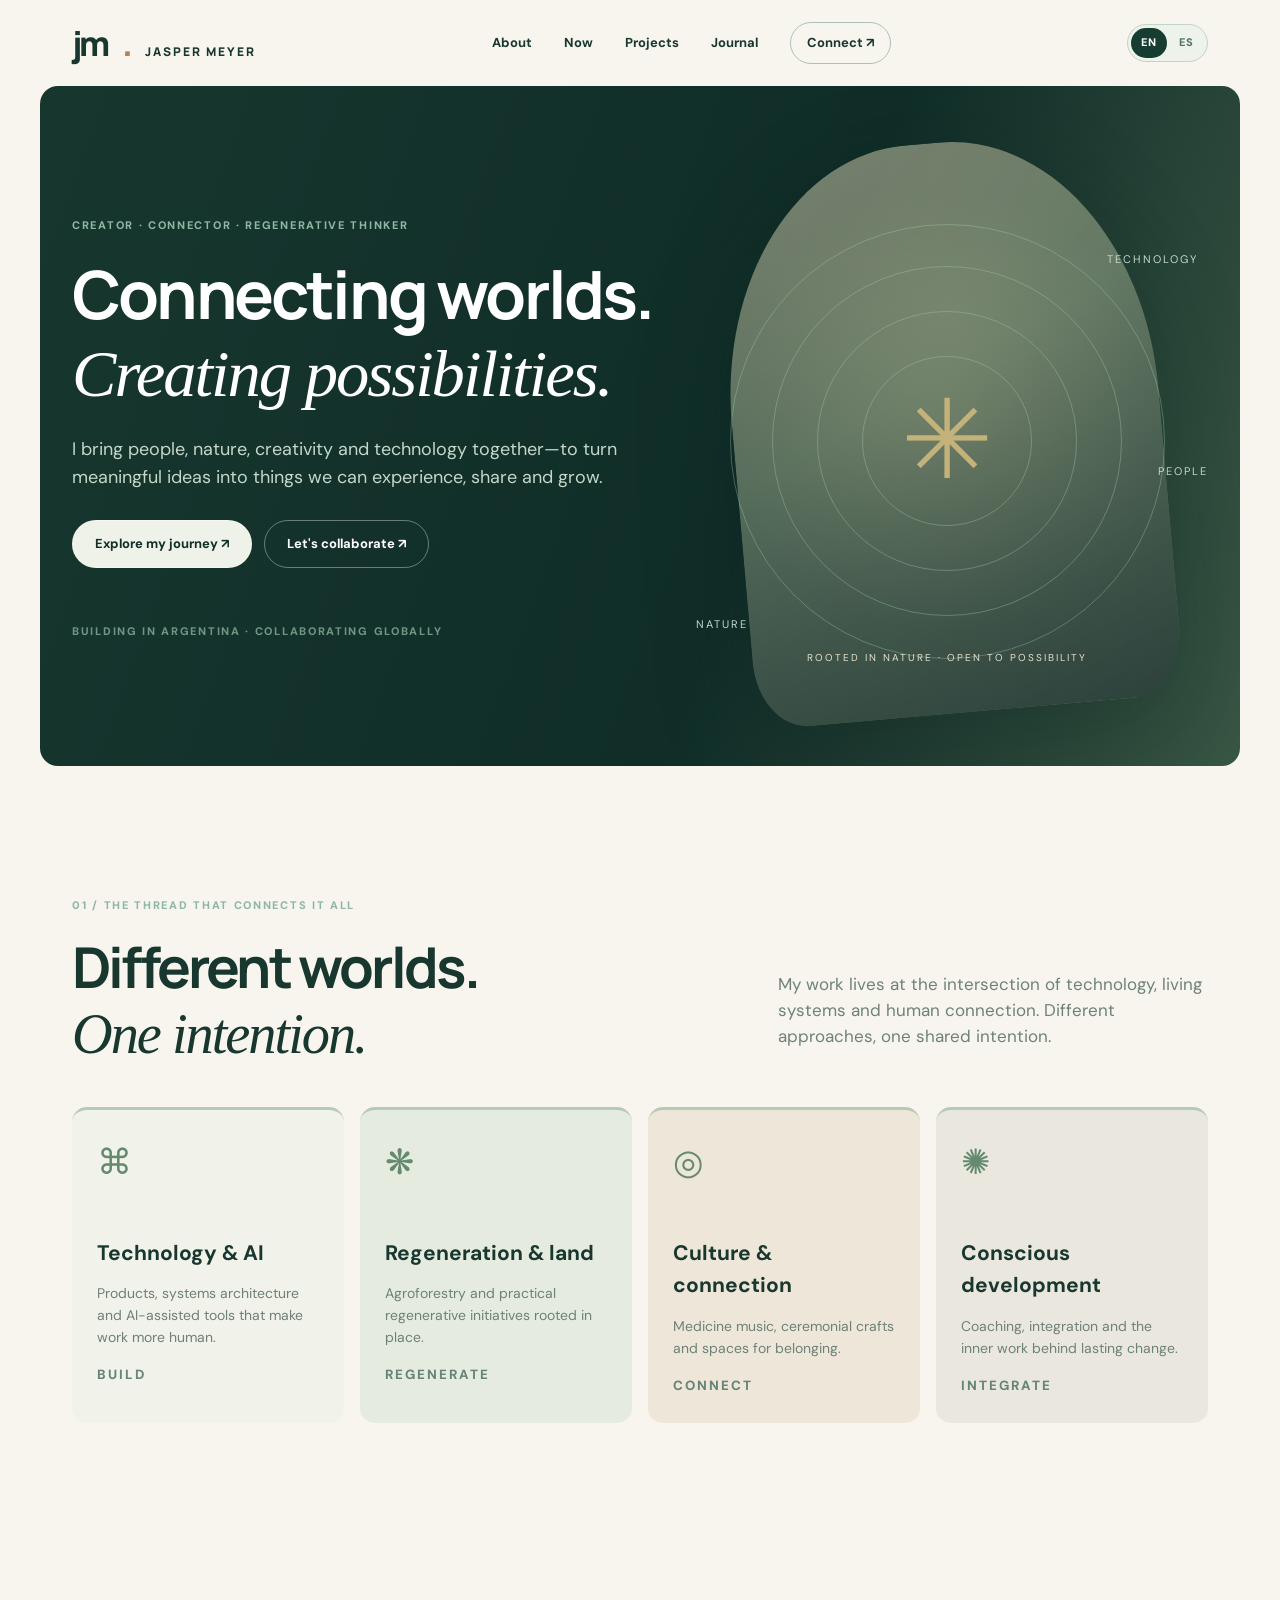
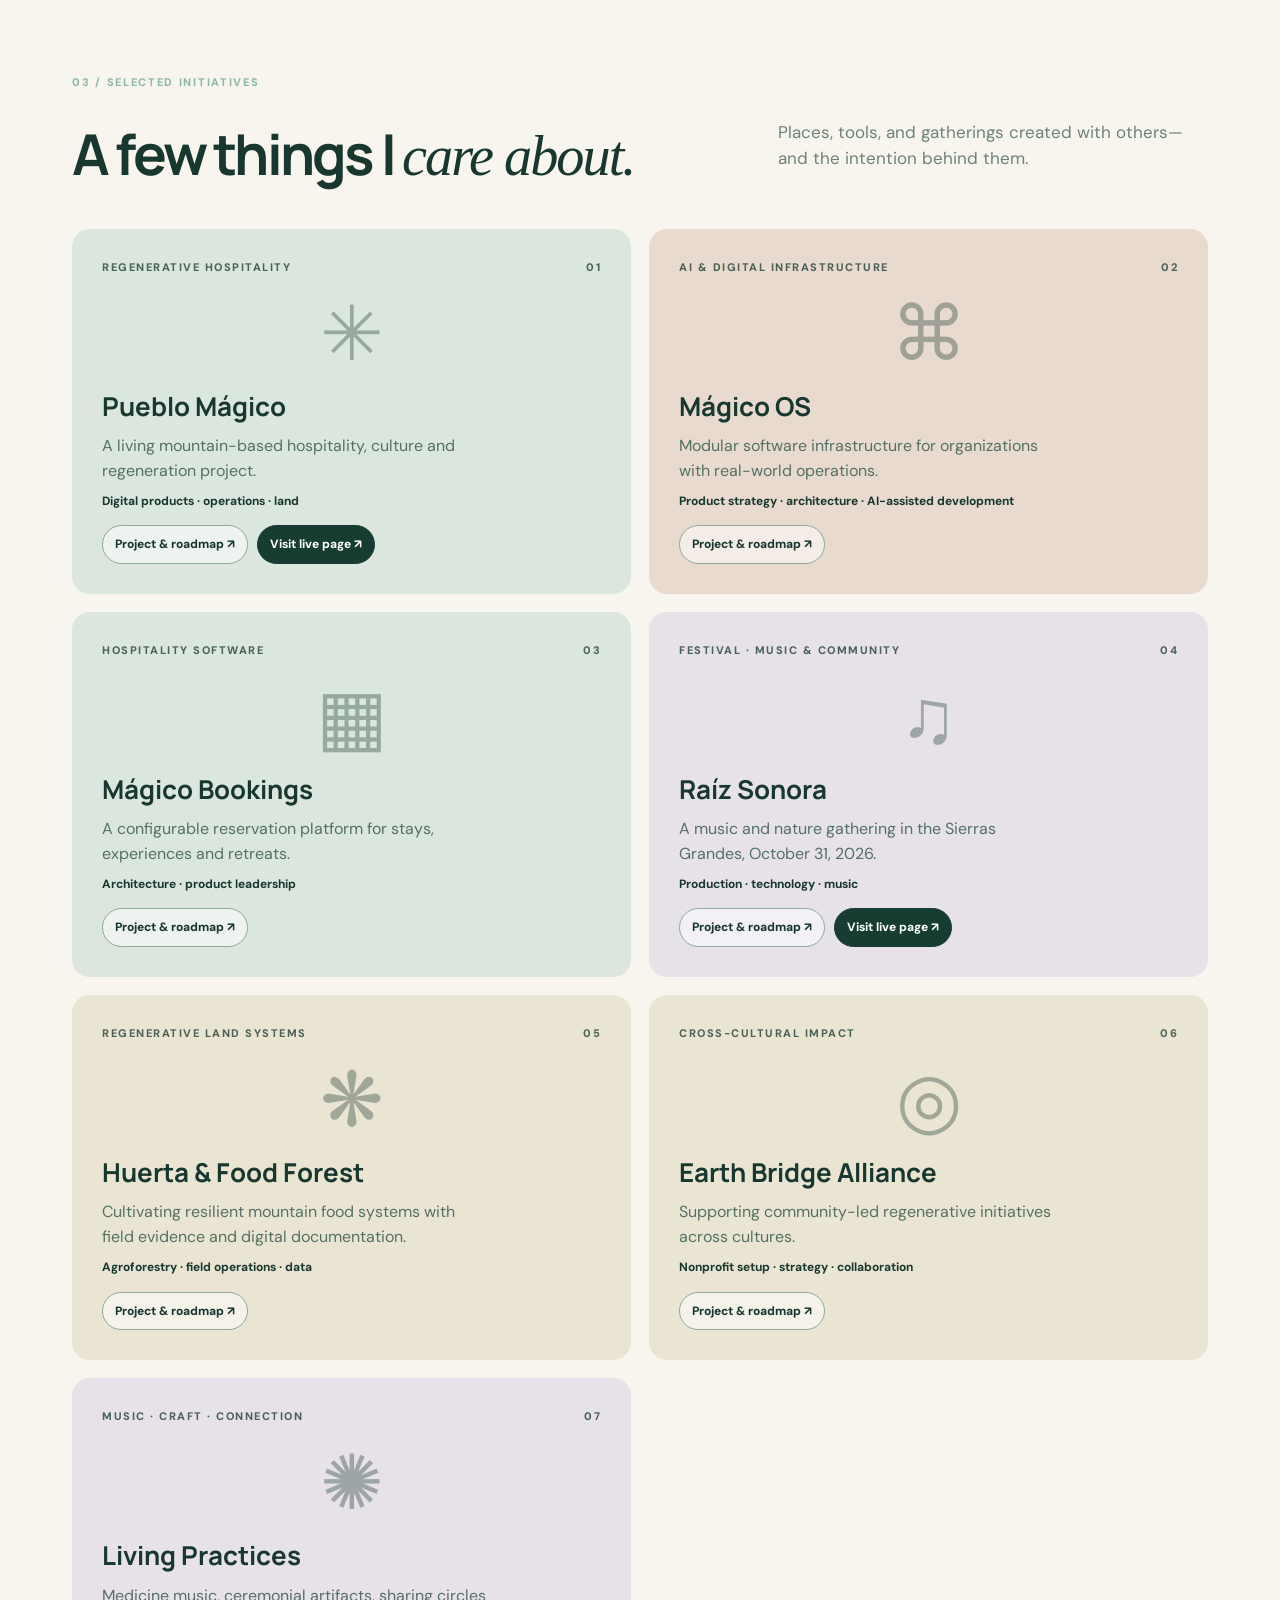
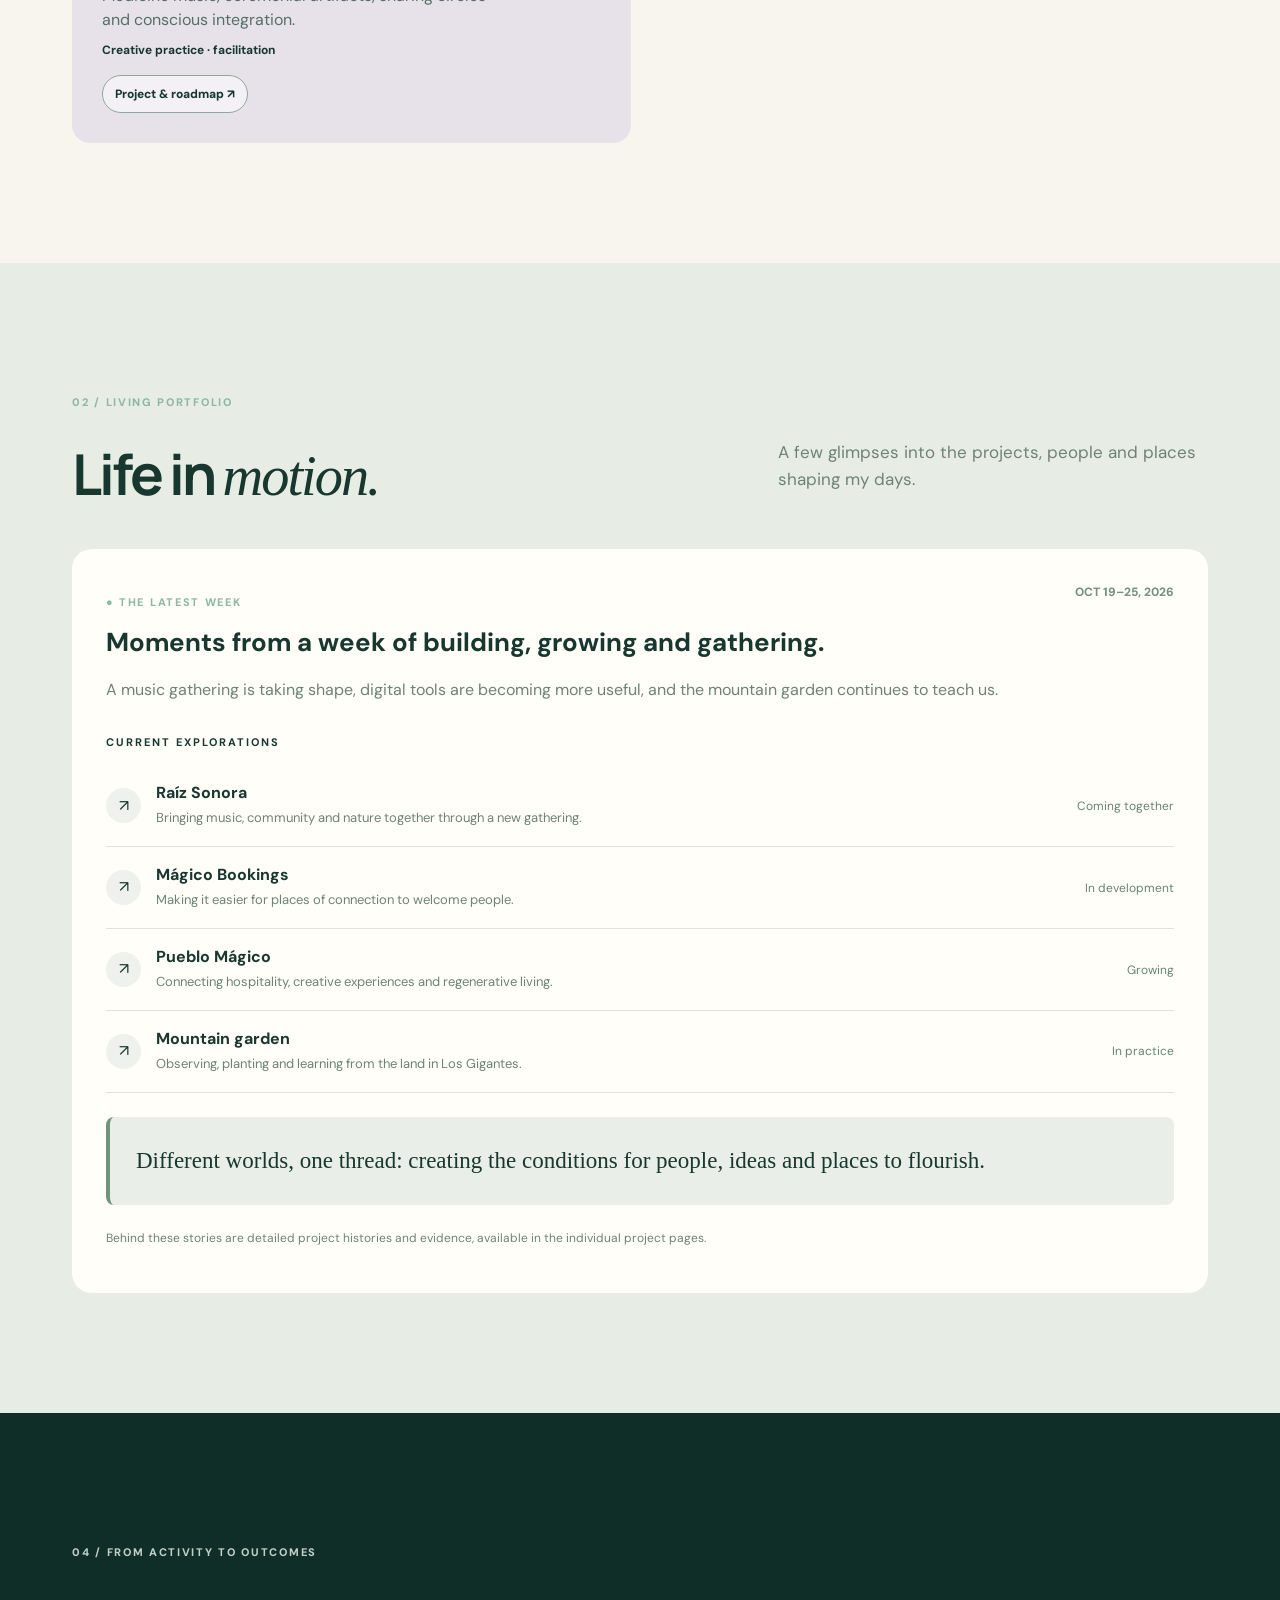
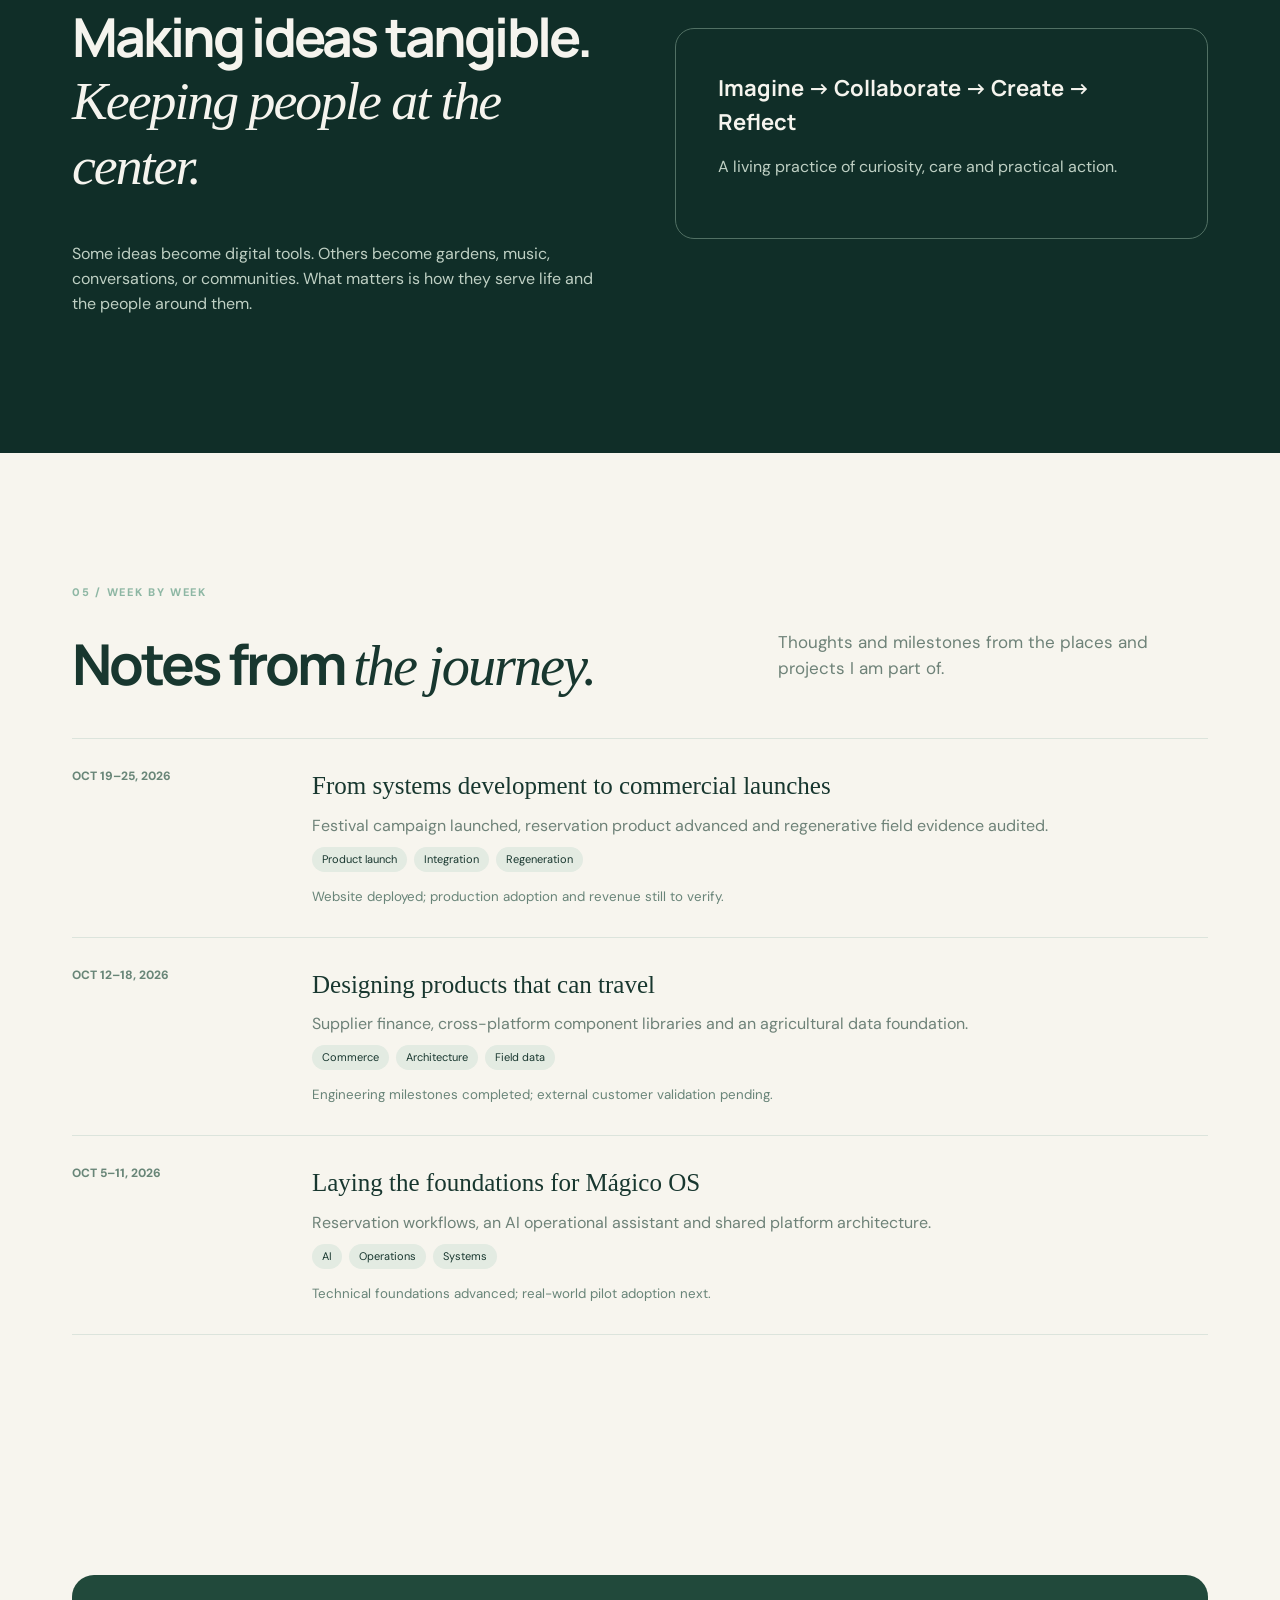
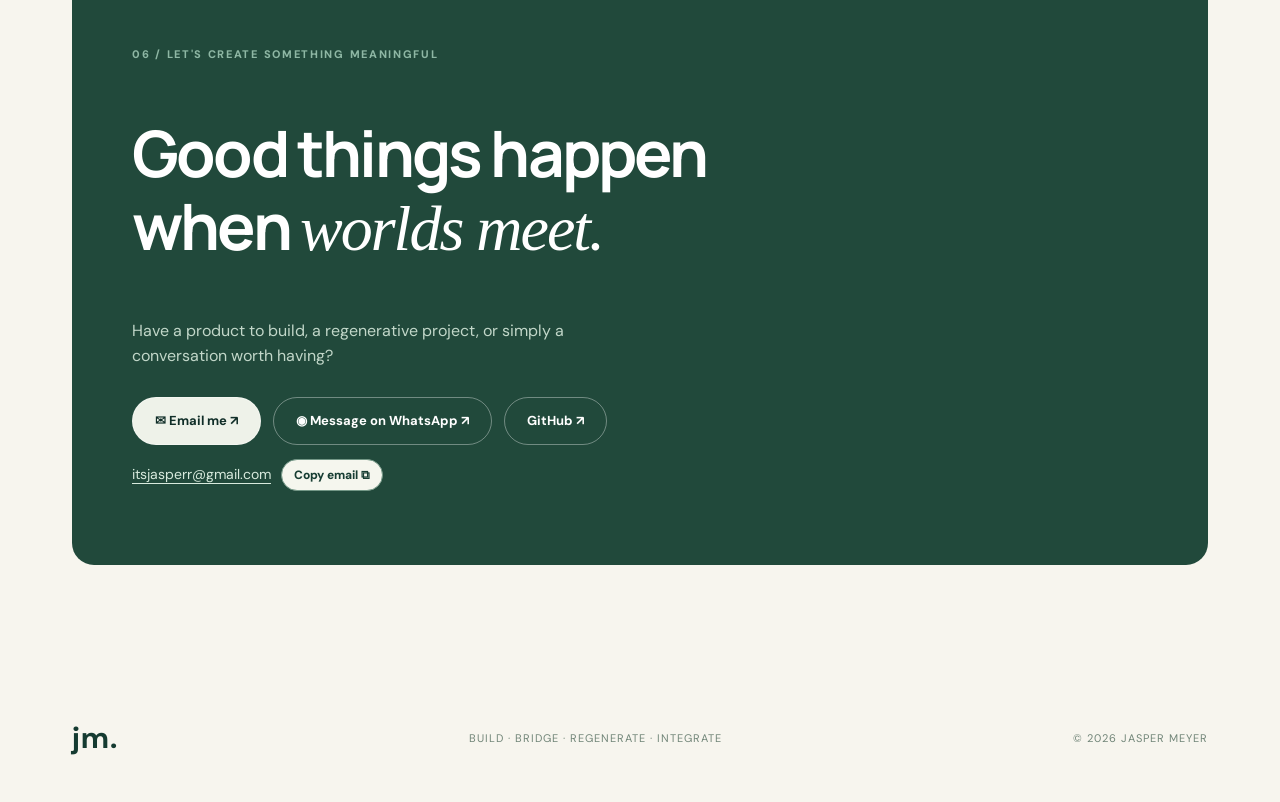
==== index.html @ eb10d68a "feat(media): introduce photographic editorial hero" ====
<!doctype html><html lang="en"><head><meta charset="utf-8"><meta name="viewport" content="width=device-width, initial-scale=1"><meta name="theme-color" content="#102e28"><meta name="description" content="Jasper Meyer — technology, regeneration and human connection. A living impact portfolio."><title>Jasper Meyer — Living Impact Portfolio</title><link rel="stylesheet" href="./styles.css"></head><body><header class="nav shell"><a class="brand" href="#home">jm<span>.</span> <small>JASPER MEYER</small></a><button class="menu" aria-label="Toggle navigation" aria-expanded="false">☰</button><nav><a href="#about">About</a><a href="#now">Now</a><a href="#projects">Projects</a><a href="#journal">Journal</a><a href="#connect">Connect ↗</a></nav></header><main id="home"><section class="hero shell"><div><p class="eyebrow">CREATOR · CONNECTOR · REGENERATIVE THINKER</p><h1>Connecting worlds.<br><em>Creating possibilities.</em></h1><p class="lead">I bring people, nature, creativity and technology together—to turn meaningful ideas into things we can experience, share and grow.</p><div class="actions"><a class="button primary" href="#about">Explore my journey ↗</a><a class="button secondary" href="#connect">Let's collaborate ↗</a></div><p class="eyebrow muted">BUILDING IN ARGENTINA · COLLABORATING GLOBALLY</p></div><div class="hero-art" aria-hidden="true"><img class="hero-photo" src="https://images.unsplash.com/photo-1500534623283-312aade485b7?auto=format&fit=crop&w=1200&q=85" alt="" fetchpriority="high"><div class="hero-art-caption">ROOTED IN NATURE · OPEN TO POSSIBILITY</div><div class="rings" aria-hidden="true"><div class="ring r1"></div><div class="ring r2"></div><div class="ring r3"></div><div class="ring r4"></div><b>✳</b><span class="ringtag t1">TECHNOLOGY</span><span class="ringtag t2">NATURE</span><span class="ringtag t3">PEOPLE</span></div></div></section><section class="section shell" id="about"><p class="eyebrow">01 / THE THREAD THAT CONNECTS IT ALL</p><div class="sectionhead"><h2>Different worlds.<br><em>One intention.</em></h2><p>My work lives at the intersection of technology, living systems and human connection. Different approaches, one shared intention.</p></div><div class="pillars"><article><span>⌘</span><h3>Technology & AI</h3><p>Products, systems architecture and AI-assisted tools that make work more human.</p><small>BUILD</small></article><article><span>❋</span><h3>Regeneration & land</h3><p>Agroforestry and practical regenerative initiatives rooted in place.</p><small>REGENERATE</small></article><article><span>◎</span><h3>Culture & connection</h3><p>Medicine music, ceremonial crafts and spaces for belonging.</p><small>CONNECT</small></article><article><span>✺</span><h3>Conscious development</h3><p>Coaching, integration and the inner work behind lasting change.</p><small>INTEGRATE</small></article></div></section><section class="section shell" id="projects"><p class="eyebrow">03 / SELECTED INITIATIVES</p><div class="sectionhead"><h2>A few things I <em>care about.</em></h2><p>Places, tools, and gatherings created with others—and the intention behind them.</p></div><div class="projects" id="project-grid"></div></section><section class="section pale" id="now"><div class="shell"><p class="eyebrow">02 / LIVING PORTFOLIO</p><div class="sectionhead"><h2>Life in <em>motion.</em></h2><p>A few glimpses into the projects, people and places shaping my days.</p></div><div class="nowcard"><div class="weekhead"><div><p class="eyebrow">● THE LATEST WEEK</p><h3 id="week-title">Latest work</h3><p id="week-summary">Loading this week's work…</p></div><span id="week-date"></span></div><div class="metrics" id="metrics" hidden></div><h4>CURRENT EXPLORATIONS</h4><div id="highlights"></div><blockquote id="reflection"></blockquote><p class="fine">Behind these stories are detailed project histories and evidence, available in the individual project pages.</p></div></div></section><section class="section dark" id="impact"><div class="shell impact"><div><p class="eyebrow">04 / FROM ACTIVITY TO OUTCOMES</p><h2>Making ideas tangible.<br><em>Keeping people at the center.</em></h2><p>Some ideas become digital tools. Others become gardens, music, conversations, or communities. What matters is how they serve life and the people around them.</p></div><div class="process"><strong>Imagine → Collaborate → Create → Reflect</strong><p>A living practice of curiosity, care and practical action.</p></div></div></section><section class="section shell" id="journal"><p class="eyebrow">05 / WEEK BY WEEK</p><div class="sectionhead"><h2>Notes from <em>the journey.</em></h2><p>Thoughts and milestones from the places and projects I am part of.</p></div><div id="timeline" class="timeline"></div></section><section class="section shell" id="connect"><div class="connect"><p class="eyebrow">06 / LET'S CREATE SOMETHING MEANINGFUL</p><h2>Good things happen<br>when <em>worlds meet.</em></h2><p>Have a product to build, a regenerative project, or simply a conversation worth having?</p><div class="actions contact-actions"><a class="button primary" href="mailto:itsjasperr@gmail.com" aria-label="Email Jasper Meyer">✉ Email me ↗</a><button class="button secondary" type="button" id="whatsapp-open" aria-haspopup="dialog" aria-controls="whatsapp-dialog">◉ Message on WhatsApp ↗</button><a class="button secondary" href="https://github.com/itsJASPERr" target="_blank" rel="noopener noreferrer">GitHub ↗</a></div><p class="contact-email"><a href="mailto:itsjasperr@gmail.com">itsjasperr@gmail.com</a> <button id="copy-email" type="button" class="copy-email" aria-label="Copy email address">Copy email <span aria-hidden="true">⧉</span></button></p><p class="fine" id="email-copy-feedback" role="status" aria-live="polite"></p><dialog id="whatsapp-dialog" class="whatsapp-dialog" aria-labelledby="whatsapp-dialog-title" aria-describedby="whatsapp-dialog-description"><form id="whatsapp-form" class="whatsapp-form"><div class="whatsapp-dialog-header"><div><p class="eyebrow">START A CONVERSATION</p><h3 id="whatsapp-dialog-title">Let's connect on WhatsApp.</h3></div><button type="button" class="dialog-close" id="whatsapp-close" aria-label="Close WhatsApp message form">×</button></div><p id="whatsapp-dialog-description">Write your message below. When you continue, WhatsApp opens with your message ready to send.</p><label for="whatsapp-message">Your message</label><textarea id="whatsapp-message" name="message" maxlength="2000" rows="5" required placeholder="Hi Jasper! I found your portfolio and would love to talk about..."></textarea><p class="fine">Your message is not sent automatically. You'll confirm it in WhatsApp.</p><div class="dialog-actions"><button type="button" class="button dialog-cancel" id="whatsapp-cancel">Cancel</button><button type="submit" class="button dialog-submit">Continue to WhatsApp ↗</button></div></form></dialog></div></section></main><footer class="shell footer"><strong>jm.</strong><span>BUILD · BRIDGE · REGENERATE · INTEGRATE</span><span>© <span id="year"></span> JASPER MEYER</span></footer><button type="button" id="back-to-top" class="back-to-top" aria-label="Back to top" title="Back to top">↑</button><script src="./i18n.js" defer></script><script src="./app.js" defer></script></body></html>
---- styles.css ----
@import url('https://fonts.googleapis.com/css2?family=DM+Sans:wght@400;500;600;700&family=Manrope:wght@400;500;600;700;800&display=swap');
:root{--dark:#102e28;--green:#173d33;--sage:#dbe7dc;--cream:#f7f5ee;--gold:#d1a75c;--ink:#18372f;--muted:#6e8278;--line:#dce4dc;--card:#fff;scroll-behavior:smooth}*{box-sizing:border-box}body{margin:0;background:var(--cream);color:var(--ink);font-family:'DM Sans',sans-serif;line-height:1.55}a{color:inherit;text-decoration:none}button{font:inherit;cursor:pointer}.shell{max-width:1200px;margin:0 auto;padding-left:32px;padding-right:32px}.nav{height:86px;display:flex;align-items:center;justify-content:space-between;gap:20px}.brand{display:flex;align-items:baseline;gap:15px;font-family:Manrope,sans-serif;font-size:34px;font-weight:800;letter-spacing:-3px}.brand>span{color:#ba8150}.brand small{font-size:12px;letter-spacing:2px}.nav nav{display:flex;align-items:center;gap:32px;font-size:13px;font-weight:700}.nav nav a:hover,.project-link:hover{color:#a47548}.nav nav a:last-child{border:1px solid #abc3b5;border-radius:30px;padding:10px 16px}.menu{display:none}.hero{min-height:640px;background:var(--dark);color:white;display:grid;grid-template-columns:1.12fr 1fr;gap:30px;align-items:center;overflow:hidden;border-radius:18px;padding-top:70px;padding-bottom:65px}.eyebrow{letter-spacing:2.1px;font-size:11px;font-weight:800;text-transform:uppercase;color:#8eb7a4}.hero h1,h2{font-family:Manrope,sans-serif;letter-spacing:-2.8px;line-height:1.15}.hero h1{font-size:clamp(43px,5vw,75px);margin:22px 0 24px}.hero h1 em,h2 em{font-family:Georgia,serif;font-weight:400;letter-spacing:-2px}.hero h1>span{color:var(--gold)}.lead{max-width:550px;font-size:18px;color:#c4d7c9}.actions{display:flex;flex-wrap:wrap;gap:12px;margin:28px 0 55px}.button{display:inline-block;border-radius:50px;padding:13px 22px;font-weight:700;font-size:13px;border:1px solid rgba(255,255,255,.36)}.button.primary{background:#eef2e9;color:var(--dark)}.button.secondary{background:transparent;color:inherit}.muted{opacity:.75}.rings{height:440px;position:relative;display:grid;place-items:center}.ring{position:absolute;aspect-ratio:1;border:1px solid rgba(166,209,183,.35);border-radius:50%}.r1{width:170px}.r2{width:260px}.r3{width:350px}.r4{width:435px}.rings>b{font-size:110px;color:#c3b27a;font-weight:400}.ringtag{position:absolute;color:#c4d7c9;font-size:11px;letter-spacing:2px}.t1{top:30px;right:10px}.t2{bottom:28px;left:10px}.t3{top:55%;right:0}.section{padding-top:120px;padding-bottom:120px}.sectionhead{display:flex;align-items:end;justify-content:space-between;gap:50px;margin-bottom:40px}.sectionhead h2{margin:10px 0 0;font-size:clamp(35px,4.4vw,60px);max-width:600px}.sectionhead p{max-width:430px;color:var(--muted)}.pillars{display:grid;grid-template-columns:repeat(4,minmax(0,1fr));gap:16px}.pillars article{border:1px solid var(--line);border-radius:15px;padding:25px;min-height:320px;background:#fff}.pillars article>span{font-size:35px;color:#648a70}.pillars h3{font-size:21px;margin:48px 0 12px}.pillars p{font-size:14px;color:var(--muted)}.pillars small{font-weight:800;letter-spacing:2px;color:#668477}.pale{background:#e7ede4}.nowcard{border-radius:20px;background:white;padding:34px;box-shadow:0 20px 60px rgba(17,47,38,.05)}.weekhead{display:flex;justify-content:space-between;gap:30px;align-items:start}.weekhead h3{font-size:26px;margin:8px 0}.weekhead p:not(.eyebrow){color:var(--muted)}#week-date{font-size:12px;font-weight:800;white-space:nowrap;color:#769083}.metrics{display:grid;grid-template-columns:repeat(4,1fr);gap:12px;margin:30px 0}.metric{background:#eef3ed;border-radius:13px;padding:22px;display:flex;flex-direction:column;gap:3px}.metric strong{font-size:42px;font-family:Manrope}.metric span{font-size:14px;font-weight:700}.metric small,.fine{color:var(--muted);font-size:12px}.nowcard h4{letter-spacing:2px;font-size:11px}.highlight{display:flex;align-items:center;gap:15px;padding:16px 0;border-bottom:1px solid var(--line)}.highlight .arrow{display:grid;place-items:center;width:35px;height:35px;border-radius:50%;background:#eff2ec}.highlight div{flex:1}.highlight p{margin:2px 0;color:var(--muted);font-size:13px}.highlight small{font-size:12px;color:#658570}.nowcard blockquote{background:#e9eee8;padding:22px;margin:24px 0;border-left:4px solid #6f9479;border-radius:8px;font-family:Georgia,serif;font-size:19px}.projects{display:grid;grid-template-columns:repeat(2,minmax(0,1fr));gap:18px}.project{position:relative;min-height:400px;padding:30px;border-radius:18px;overflow:hidden;background:#dbe7de}.project.clay{background:#e9dacf}.project.sand{background:#eae5d3}.project.lilac{background:#e7e1ea}.project-top{display:flex;justify-content:space-between;font-size:11px;font-weight:800;letter-spacing:1.5px}.project-art{text-align:center;font-size:115px;opacity:.35;height:200px;display:grid;place-items:center}.project h3{font-family:Manrope;font-size:29px;margin:0}.project p{max-width:385px;margin:8px 0;color:#557064}.project small{font-size:12px;font-weight:700}.project-link{position:absolute;right:27px;bottom:27px;background:#fff;border-radius:50%;padding:12px}.dark{background:var(--dark);color:#f5f4ee}.impact{display:grid;grid-template-columns:1fr 1fr;align-items:center;gap:70px}.impact h2{font-size:clamp(36px,4vw,58px)}.impact p{color:#bfd0c4}.process{border:1px solid #517064;padding:42px;border-radius:19px}.process strong{font-family:Manrope;font-size:22px}.timeline{border-top:1px solid var(--line)}.entry{display:grid;grid-template-columns:220px 1fr;gap:20px;padding:28px 0;border-bottom:1px solid var(--line)}.entry time{color:#698678;font-size:12px;font-weight:800}.entry h3{font-size:22px;margin:0}.entry p{color:var(--muted);margin:8px 0}.entry small{color:#688478}.tags{display:flex;flex-wrap:wrap;gap:7px;margin-bottom:12px}.tags span{font-size:11px;background:#e3ebe2;border-radius:20px;padding:4px 10px}.connect{background:#21493b;color:white;border-radius:22px;padding:60px}.connect h2{font-size:clamp(36px,5vw,65px)}.connect p:not(.eyebrow){max-width:500px;color:#c2d7c9}.footer{display:flex;justify-content:space-between;align-items:center;gap:20px;padding-top:30px;padding-bottom:40px;color:#718578;font-size:11px;letter-spacing:1px}.footer strong{font-size:30px;color:#153b31}@media(max-width:900px){.hero{grid-template-columns:1fr}.rings{height:260px}.r4{width:280px}.r3{width:235px}.r2{width:190px}.r1{width:120px}.pillars{grid-template-columns:repeat(2,1fr)}.impact{grid-template-columns:1fr}.sectionhead{display:block}.hero{padding-top:55px}}@media(max-width:600px){.shell{padding-left:20px;padding-right:20px}.nav{height:72px}.menu{display:block;background:none;border:0;font-size:25px}.nav nav{display:none;position:absolute;z-index:10;left:0;right:0;top:70px;padding:20px;background:var(--cream);flex-direction:column;align-items:start}.nav.open nav{display:flex}.hero{border-radius:0}.hero h1{letter-spacing:-2px}.section{padding-top:75px;padding-bottom:75px}.pillars,.projects,.metrics{grid-template-columns:1fr 1fr}.pillars article{min-height:250px;padding:17px}.pillars h3{margin-top:24px;font-size:18px}.metric{padding:14px}.metric strong{font-size:34px}.weekhead{display:block}.nowcard{padding:19px}.project{min-height:325px;padding:18px}.project-art{font-size:70px;height:155px}.project h3{font-size:22px}.entry{grid-template-columns:1fr;gap:7px}.connect{padding:29px}.footer{flex-wrap:wrap}}@media(max-width:380px){.pillars,.projects{grid-template-columns:1fr}}@media(prefers-reduced-motion:reduce){:root{scroll-behavior:auto}}
/* Contact methods + private-feeling WhatsApp composer */
.contact-actions{margin-bottom:12px}.contact-email{font-size:14px}.contact-email a{color:#d8eadd;text-decoration:underline;text-underline-offset:4px}
.whatsapp-dialog{width:min(520px,calc(100vw - 28px));max-height:calc(100dvh - 30px);overflow:auto;border:1px solid #d5e4d9;border-radius:20px;padding:0;background:#f7f8f3;color:#19372f;box-shadow:0 30px 100px rgba(0,0,0,.3)}
.whatsapp-dialog::backdrop{background:rgba(9,26,22,.72);backdrop-filter:blur(5px)}.whatsapp-form{padding:clamp(22px,4vw,36px)}.whatsapp-dialog-header{display:flex;align-items:start;justify-content:space-between;gap:10px}.whatsapp-dialog h3{font-family:Manrope,sans-serif;font-size:clamp(23px,3vw,30px);line-height:1.2;margin:8px 0 0}.whatsapp-dialog p:not(.eyebrow){font-size:14px;color:#62796d}.dialog-close{border:0;background:#e4ebe3;border-radius:50%;font-size:25px;line-height:1;width:36px;height:36px;flex:none;color:#173d33}.whatsapp-form label{display:block;font-size:13px;font-weight:800;margin:24px 0 8px}.whatsapp-form textarea{width:100%;display:block;resize:vertical;border:1px solid #b4c8bb;border-radius:12px;padding:15px;min-height:140px;background:white;font:inherit;color:#16372d}.whatsapp-form textarea:focus{outline:3px solid #9fc8af;outline-offset:2px}.whatsapp-form .fine{font-size:12px!important}.dialog-actions{display:flex;justify-content:flex-end;flex-wrap:wrap;gap:10px;margin-top:24px}.dialog-actions .button{border:1px solid #9fb7a7}.dialog-cancel{background:transparent;color:#19372f}.dialog-submit{background:#176b45;color:#fff;border-color:#176b45!important}
.back-to-top{position:fixed;bottom:24px;right:24px;z-index:20;width:52px;height:52px;border:1px solid #81ab91;border-radius:50%;background:#173d33;color:white;box-shadow:0 6px 22px rgba(0,0,0,.22);font-size:25px;display:grid;place-items:center;opacity:0;visibility:hidden;transform:translateY(12px);transition:opacity .2s,transform .2s,visibility .2s;cursor:pointer}.back-to-top.is-visible{opacity:1;visibility:visible;transform:translateY(0)}.back-to-top:focus-visible{outline:3px solid #d1a75c;outline-offset:4px}@media(max-width:600px){.back-to-top{bottom:18px;right:16px;width:46px;height:46px}}@media(prefers-reduced-motion:reduce){.back-to-top{transition:none}}

/* Project CTA links and contact copy action */
.project{display:flex;flex-direction:column}.project>small{margin-bottom:15px}.project-actions{display:flex;gap:9px;flex-wrap:wrap;margin-top:auto}.project-actions a{display:inline-flex;align-items:center;border:1px solid #8ea99a;padding:9px 12px;border-radius:30px;font-size:12px;font-weight:800;background:#fff8}.project-actions .project-live-link{background:#173d33;color:white;border-color:#173d33}.project-link{display:none}.copy-email{border:1px solid #739786;border-radius:20px;background:#f5f6ee;color:#173d33;padding:6px 12px;font-size:12px;font-weight:800;margin-left:12px}.copy-email:hover{background:#dfeade}.contact-email{display:flex;align-items:center;gap:10px;flex-wrap:wrap}.contact-email .copy-email{margin:0}.contact-email a{overflow-wrap:anywhere}
/* Project detail pages */
.project-page .nav{border-bottom:1px solid var(--line)}.project-hero{padding-top:85px;padding-bottom:70px}.project-hero h1{font-family:Manrope,sans-serif;letter-spacing:-3px;font-size:clamp(45px,6vw,84px);line-height:1.12;margin:14px 0 24px}.project-hero p.intro{font-size:20px;color:#537465;max-width:780px}.project-label{color:#628c75;letter-spacing:2px;font-size:12px;font-weight:800}.status-chip{display:inline-block;border-radius:50px;background:#e0ebde;padding:7px 14px;font-size:12px;font-weight:800}.project-lead-grid{display:grid;grid-template-columns:2fr 1fr;gap:25px;margin-top:35px}.project-lead-grid article{background:white;padding:28px;border:1px solid var(--line);border-radius:16px}.project-lead-grid h3{margin-top:0}.project-lead-grid p{color:#637e70}.project-links{display:flex;flex-wrap:wrap;gap:10px;margin:22px 0}.project-links a{background:#173d33;color:white;border-radius:35px;padding:12px 18px;font-size:13px;font-weight:800}.project-links a.outline{background:transparent;border:1px solid #7ca58e;color:#173d33}.roadmap-list{display:grid;gap:12px}.roadmap-step{display:grid;grid-template-columns:150px 1fr;gap:22px;background:white;border-radius:14px;border:1px solid var(--line);padding:24px}.roadmap-step h3{font-size:20px;margin:3px 0 10px}.roadmap-step p{margin:0;color:#607a6c}.stage{font-size:11px;font-weight:800;letter-spacing:1.4px;text-transform:uppercase}.stage.done{color:#2b7653}.stage.progress{color:#a16b2f}.stage.planned{color:#6e7771}.project-notes{color:#677c70;font-size:13px}.back-link{font-size:14px;text-decoration:underline;text-underline-offset:4px}.project-page .section{padding-top:75px;padding-bottom:75px}@media(max-width:700px){.project-lead-grid{grid-template-columns:1fr}.roadmap-step{grid-template-columns:1fr;gap:7px}.project-hero{padding-top:55px}.project-hero h1{letter-spacing:-2px}.project-actions{flex-direction:column;align-items:flex-start}}

/* Bilingual navigation */
.language-switch{display:inline-flex;align-items:center;gap:2px;padding:3px;border:1px solid #c2d4c5;border-radius:24px;background:#edf2eb;flex-shrink:0}.language-switch button{background:transparent;border:0;border-radius:20px;color:#527264;padding:6px 10px;font-size:11px;letter-spacing:1px;font-weight:800}.language-switch button.active{background:#173d33;color:#fff}.language-switch button:focus-visible{outline:2px solid #c3954e;outline-offset:2px}@media(max-width:600px){.nav{gap:10px}.language-switch{margin-left:auto}.nav nav{top:70px}.project-page .nav nav{display:flex;position:static;flex-direction:row;background:transparent;padding:0;gap:8px;overflow:auto;max-width:50%}.project-page .nav nav a{display:none}.project-page .nav nav a:last-child{display:block;padding:7px;font-size:11px}.project-page .nav{gap:8px}}

/* Human-first editorial direction */
.hero{min-height:680px;background:linear-gradient(110deg,#17372e 0%,#102d28 60%,#385744 100%)}.hero h1{font-size:clamp(43px,5.2vw,73px);max-width:690px}.hero-art{position:relative;min-height:490px;display:grid;place-items:center;background:radial-gradient(circle at 50% 47%,rgba(225,208,151,.24),transparent 60%)}.hero-art:before{content:"";position:absolute;width:82%;aspect-ratio:3/4;border-radius:46% 46% 12% 12%;background:linear-gradient(155deg,#b9b68e88,#658d69aa 43%,#243c3b),radial-gradient(circle at 55% 30%,#e1cf95,#6b8063);filter:saturate(.65);opacity:.65;transform:rotate(-5deg);box-shadow:0 30px 100px #081e1c77}.hero-art .rings{width:100%;z-index:1}.hero-art-caption{position:absolute;bottom:8px;z-index:2;letter-spacing:2px;font-size:10px;color:#e6e2c9}.pillars article{border:0;border-top:3px solid #b7c9b7;background:#f1f2e9;min-height:280px}.pillars article:nth-child(2){background:#e5ecdf}.pillars article:nth-child(3){background:#eee6d8}.pillars article:nth-child(4){background:#eae7df}.project{min-height:345px}.project-art{height:110px;font-size:76px}.project h3{font-size:26px}.project .project-top{opacity:.75}.nowcard{box-shadow:none;background:#fffef9}.metrics[hidden]{display:none}.nowcard blockquote{font-size:23px;padding:26px}.sectionhead p{font-size:17px}.impact h2{font-size:clamp(37px,4.2vw,61px)}.entry h3{font-family:Georgia,serif;font-weight:400;font-size:25px}.eyebrow{letter-spacing:1.7px}@media(max-width:900px){.hero-art{min-height:310px}.hero-art:before{width:45%;aspect-ratio:1}.hero-art-caption{bottom:0}}@media(max-width:600px){.hero{min-height:0}.hero-art{min-height:240px}.hero-art:before{width:58%}.project-art{height:95px;font-size:64px}.pillars article{min-height:245px}}
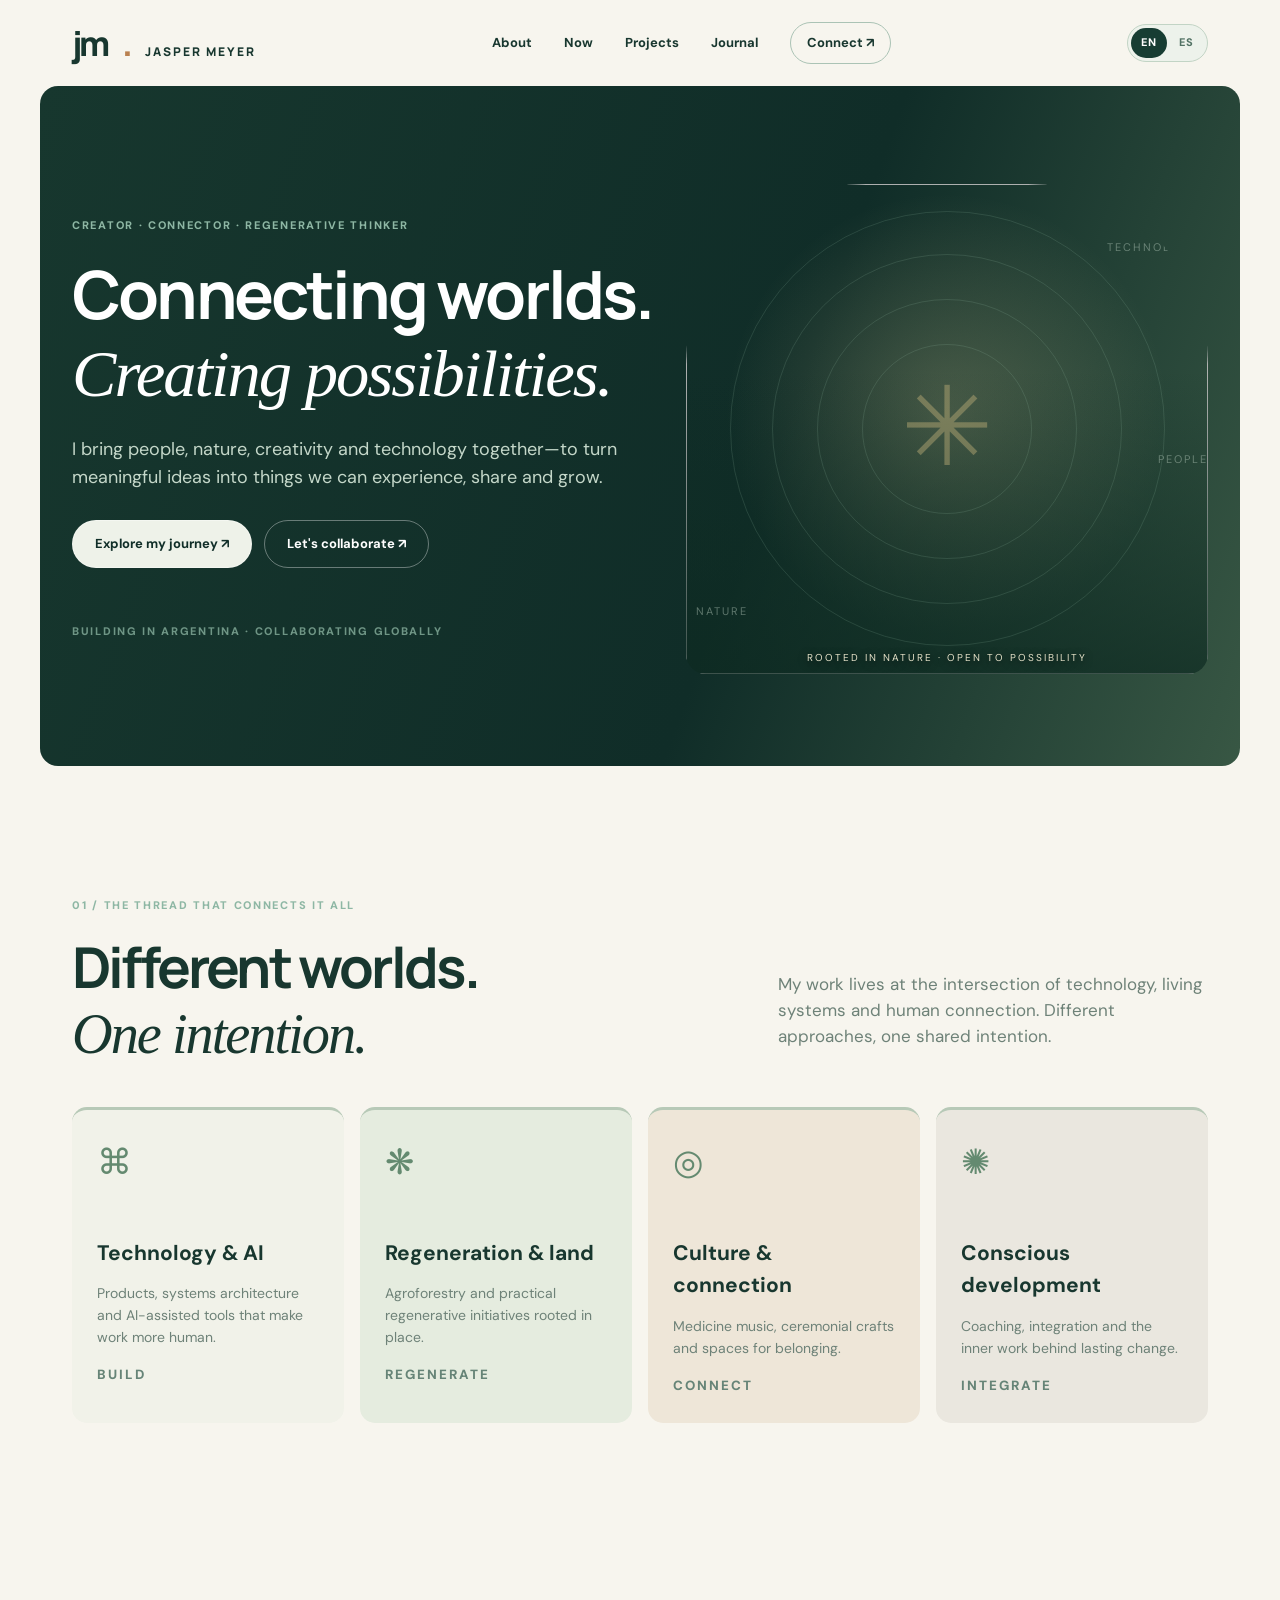
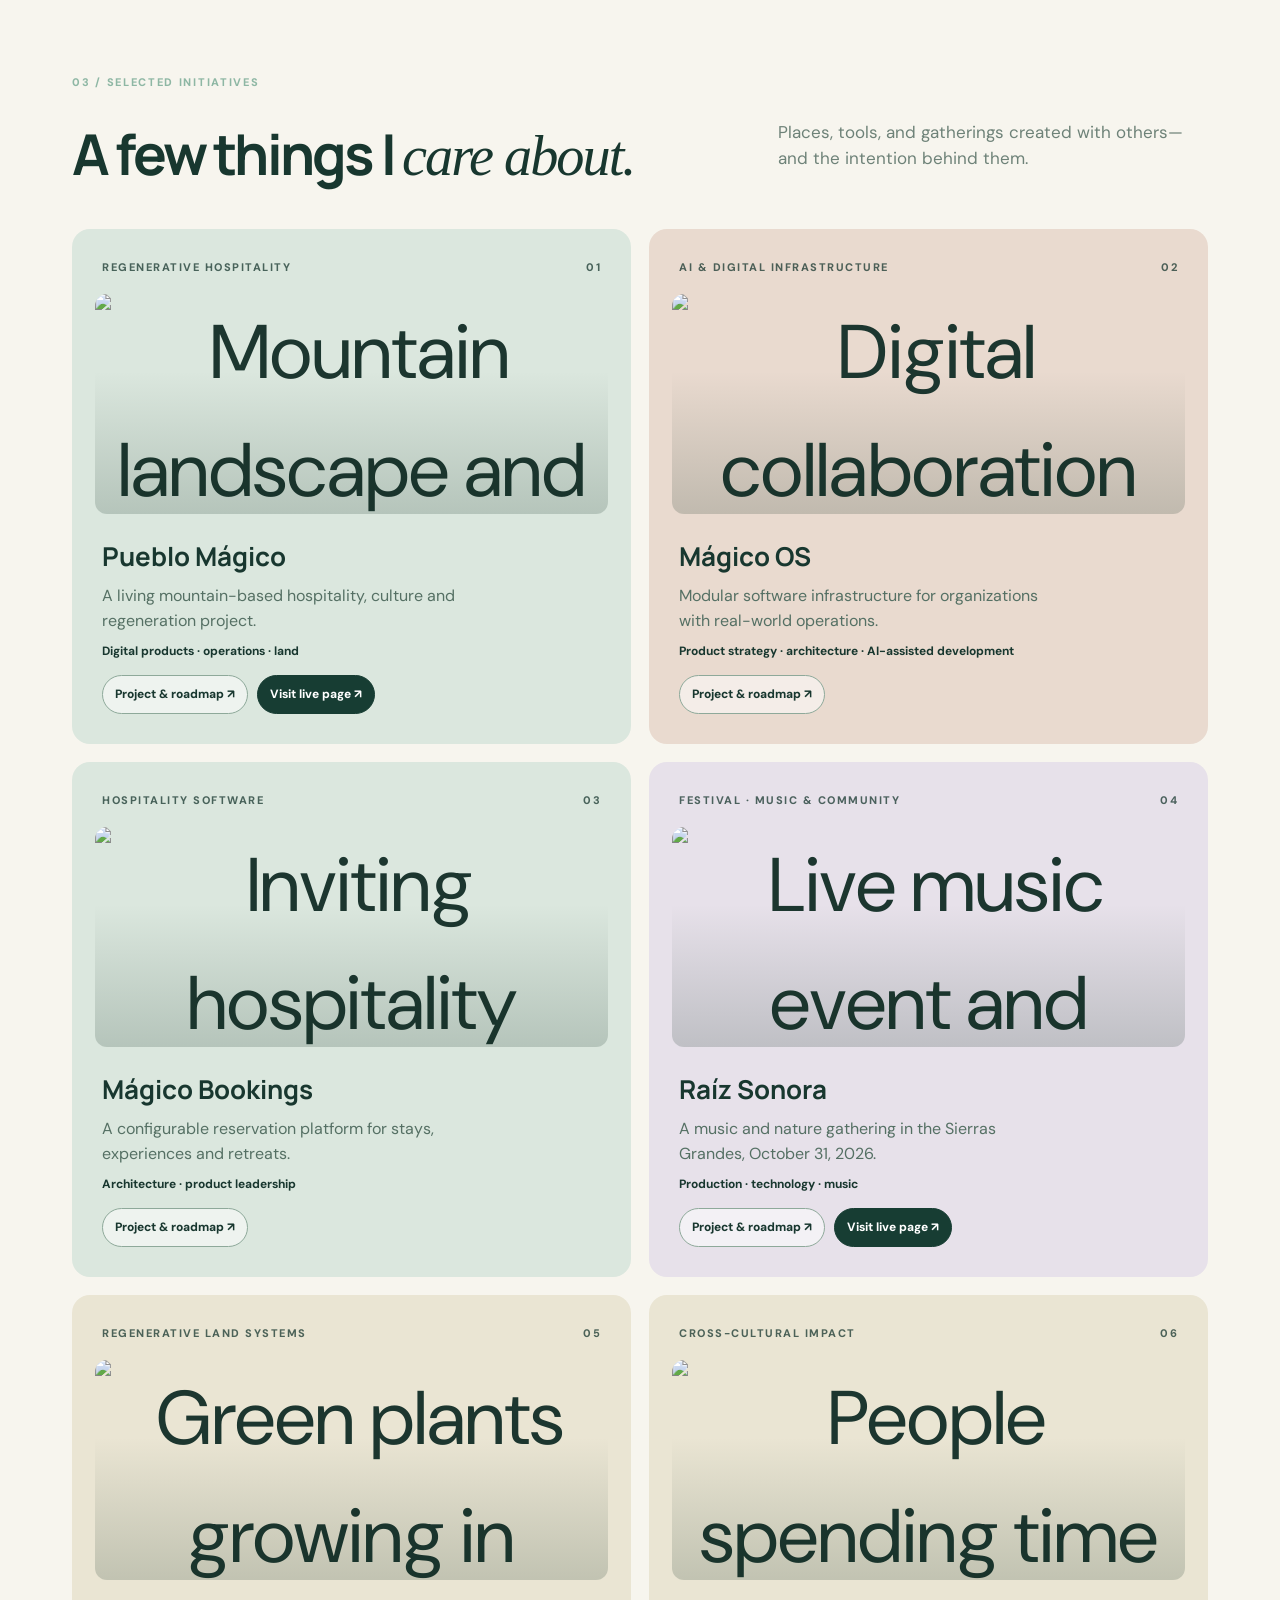
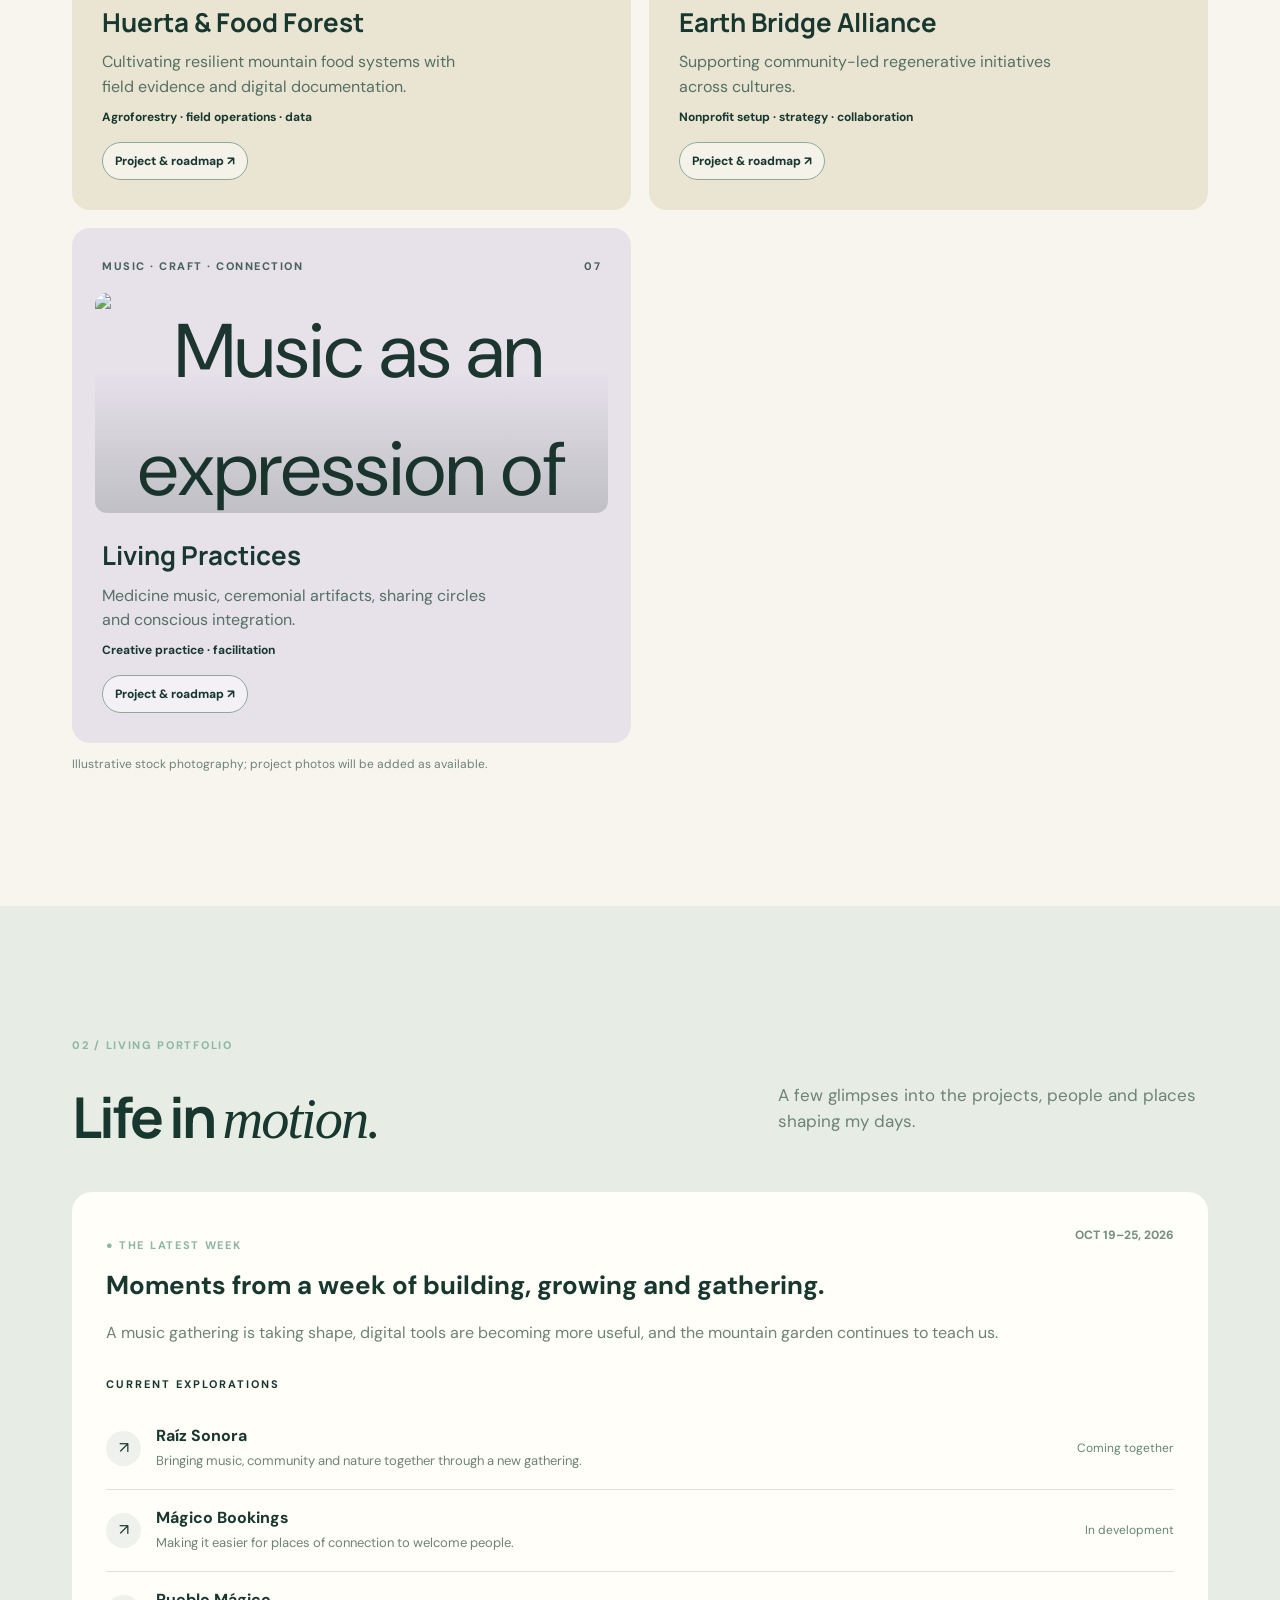
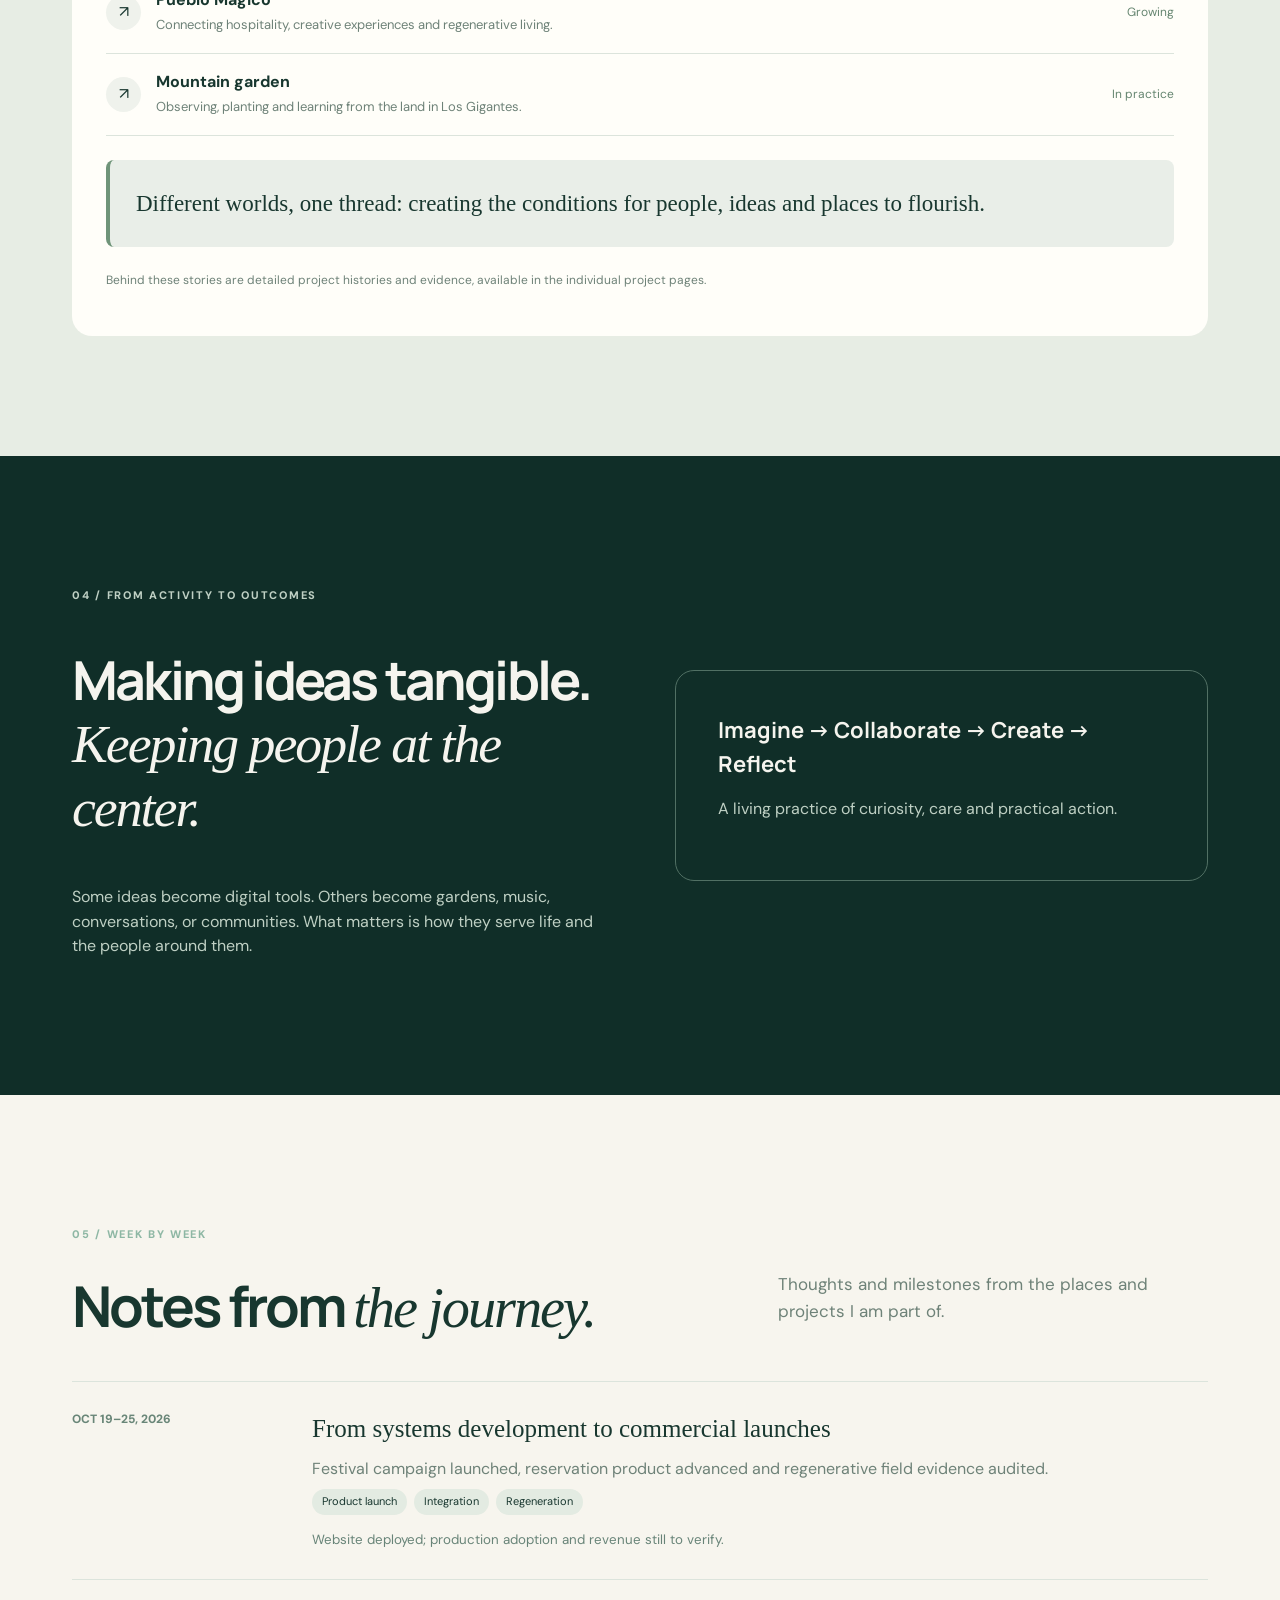
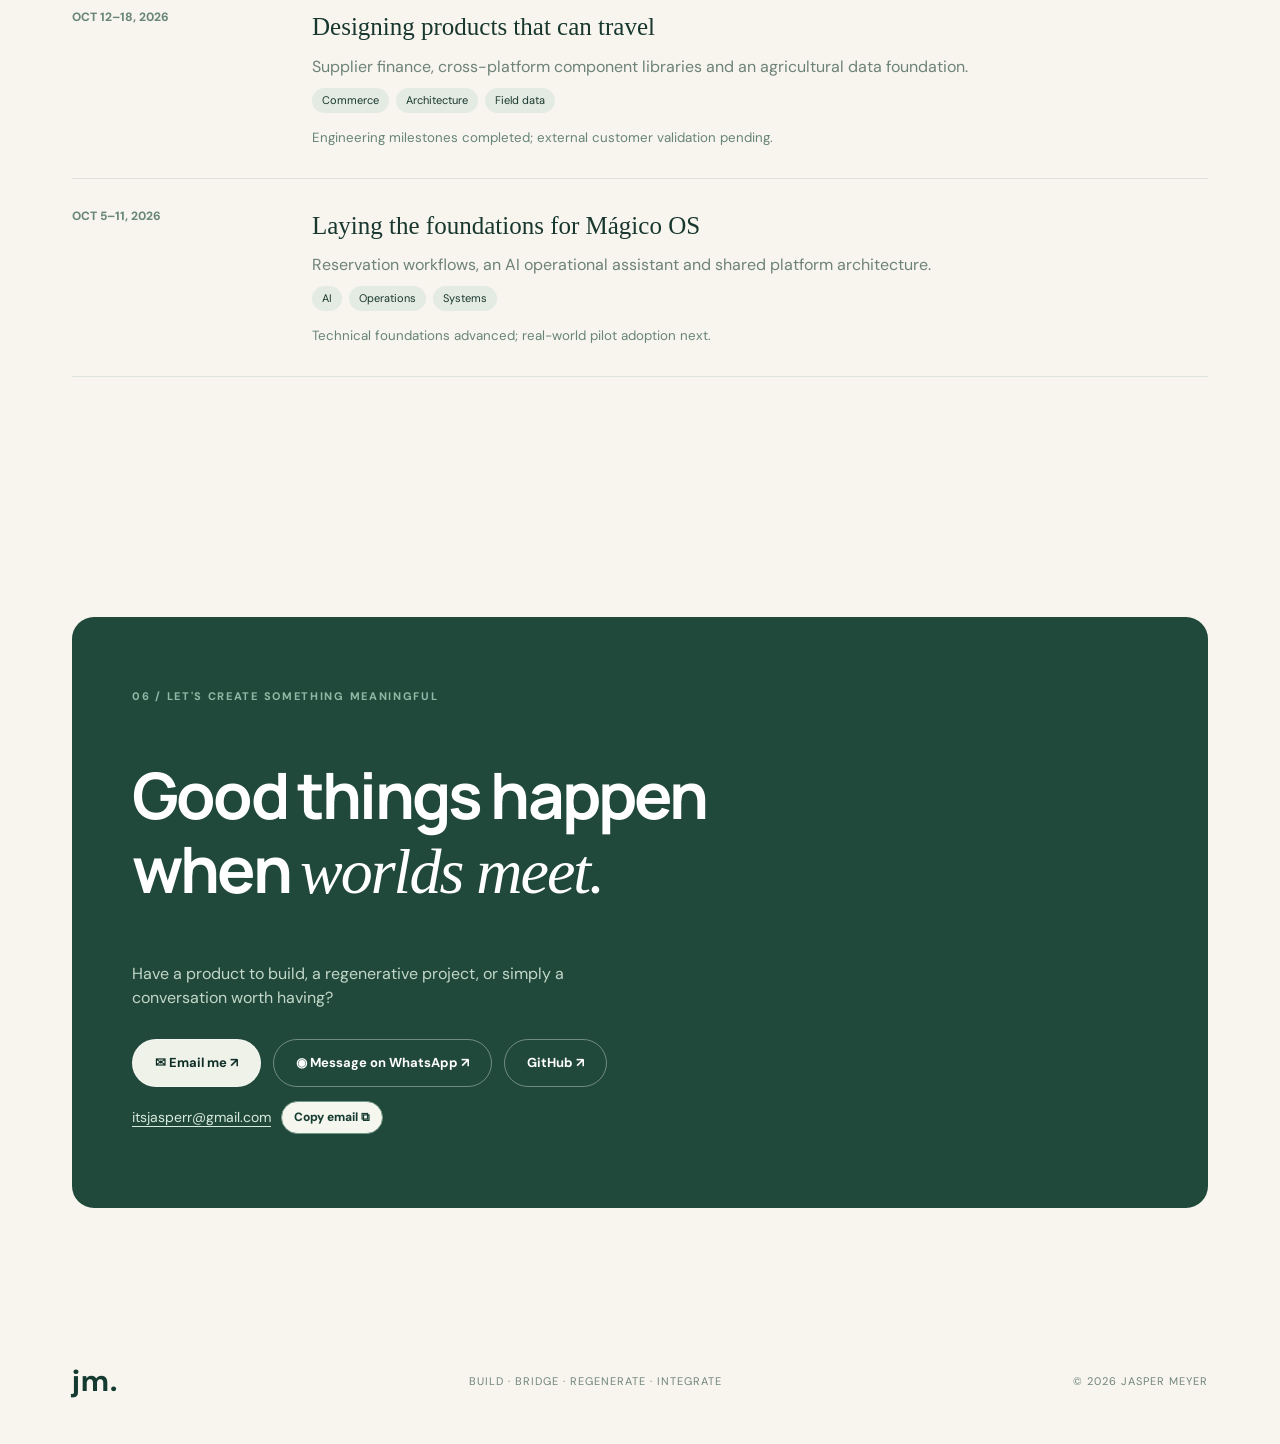
==== commit 38361b05: "content: identify illustrative project imagery" ====
--- a/index.html
+++ b/index.html
@@ -1 +1 @@
-<!doctype html><html lang="en"><head><meta charset="utf-8"><meta name="viewport" content="width=device-width, initial-scale=1"><meta name="theme-color" content="#102e28"><meta name="description" content="Jasper Meyer — technology, regeneration and human connection. A living impact portfolio."><title>Jasper Meyer — Living Impact Portfolio</title><link rel="stylesheet" href="./styles.css"></head><body><header class="nav shell"><a class="brand" href="#home">jm<span>.</span> <small>JASPER MEYER</small></a><button class="menu" aria-label="Toggle navigation" aria-expanded="false">☰</button><nav><a href="#about">About</a><a href="#now">Now</a><a href="#projects">Projects</a><a href="#journal">Journal</a><a href="#connect">Connect ↗</a></nav></header><main id="home"><section class="hero shell"><div><p class="eyebrow">CREATOR · CONNECTOR · REGENERATIVE THINKER</p><h1>Connecting worlds.<br><em>Creating possibilities.</em></h1><p class="lead">I bring people, nature, creativity and technology together—to turn meaningful ideas into things we can experience, share and grow.</p><div class="actions"><a class="button primary" href="#about">Explore my journey ↗</a><a class="button secondary" href="#connect">Let's collaborate ↗</a></div><p class="eyebrow muted">BUILDING IN ARGENTINA · COLLABORATING GLOBALLY</p></div><div class="hero-art" aria-hidden="true"><img class="hero-photo" src="https://images.unsplash.com/photo-1500534623283-312aade485b7?auto=format&fit=crop&w=1200&q=85" alt="" fetchpriority="high"><div class="hero-art-caption">ROOTED IN NATURE · OPEN TO POSSIBILITY</div><div class="rings" aria-hidden="true"><div class="ring r1"></div><div class="ring r2"></div><div class="ring r3"></div><div class="ring r4"></div><b>✳</b><span class="ringtag t1">TECHNOLOGY</span><span class="ringtag t2">NATURE</span><span class="ringtag t3">PEOPLE</span></div></div></section><section class="section shell" id="about"><p class="eyebrow">01 / THE THREAD THAT CONNECTS IT ALL</p><div class="sectionhead"><h2>Different worlds.<br><em>One intention.</em></h2><p>My work lives at the intersection of technology, living systems and human connection. Different approaches, one shared intention.</p></div><div class="pillars"><article><span>⌘</span><h3>Technology & AI</h3><p>Products, systems architecture and AI-assisted tools that make work more human.</p><small>BUILD</small></article><article><span>❋</span><h3>Regeneration & land</h3><p>Agroforestry and practical regenerative initiatives rooted in place.</p><small>REGENERATE</small></article><article><span>◎</span><h3>Culture & connection</h3><p>Medicine music, ceremonial crafts and spaces for belonging.</p><small>CONNECT</small></article><article><span>✺</span><h3>Conscious development</h3><p>Coaching, integration and the inner work behind lasting change.</p><small>INTEGRATE</small></article></div></section><section class="section shell" id="projects"><p class="eyebrow">03 / SELECTED INITIATIVES</p><div class="sectionhead"><h2>A few things I <em>care about.</em></h2><p>Places, tools, and gatherings created with others—and the intention behind them.</p></div><div class="projects" id="project-grid"></div></section><section class="section pale" id="now"><div class="shell"><p class="eyebrow">02 / LIVING PORTFOLIO</p><div class="sectionhead"><h2>Life in <em>motion.</em></h2><p>A few glimpses into the projects, people and places shaping my days.</p></div><div class="nowcard"><div class="weekhead"><div><p class="eyebrow">● THE LATEST WEEK</p><h3 id="week-title">Latest work</h3><p id="week-summary">Loading this week's work…</p></div><span id="week-date"></span></div><div class="metrics" id="metrics" hidden></div><h4>CURRENT EXPLORATIONS</h4><div id="highlights"></div><blockquote id="reflection"></blockquote><p class="fine">Behind these stories are detailed project histories and evidence, available in the individual project pages.</p></div></div></section><section class="section dark" id="impact"><div class="shell impact"><div><p class="eyebrow">04 / FROM ACTIVITY TO OUTCOMES</p><h2>Making ideas tangible.<br><em>Keeping people at the center.</em></h2><p>Some ideas become digital tools. Others become gardens, music, conversations, or communities. What matters is how they serve life and the people around them.</p></div><div class="process"><strong>Imagine → Collaborate → Create → Reflect</strong><p>A living practice of curiosity, care and practical action.</p></div></div></section><section class="section shell" id="journal"><p class="eyebrow">05 / WEEK BY WEEK</p><div class="sectionhead"><h2>Notes from <em>the journey.</em></h2><p>Thoughts and milestones from the places and projects I am part of.</p></div><div id="timeline" class="timeline"></div></section><section class="section shell" id="connect"><div class="connect"><p class="eyebrow">06 / LET'S CREATE SOMETHING MEANINGFUL</p><h2>Good things happen<br>when <em>worlds meet.</em></h2><p>Have a product to build, a regenerative project, or simply a conversation worth having?</p><div class="actions contact-actions"><a class="button primary" href="mailto:itsjasperr@gmail.com" aria-label="Email Jasper Meyer">✉ Email me ↗</a><button class="button secondary" type="button" id="whatsapp-open" aria-haspopup="dialog" aria-controls="whatsapp-dialog">◉ Message on WhatsApp ↗</button><a class="button secondary" href="https://github.com/itsJASPERr" target="_blank" rel="noopener noreferrer">GitHub ↗</a></div><p class="contact-email"><a href="mailto:itsjasperr@gmail.com">itsjasperr@gmail.com</a> <button id="copy-email" type="button" class="copy-email" aria-label="Copy email address">Copy email <span aria-hidden="true">⧉</span></button></p><p class="fine" id="email-copy-feedback" role="status" aria-live="polite"></p><dialog id="whatsapp-dialog" class="whatsapp-dialog" aria-labelledby="whatsapp-dialog-title" aria-describedby="whatsapp-dialog-description"><form id="whatsapp-form" class="whatsapp-form"><div class="whatsapp-dialog-header"><div><p class="eyebrow">START A CONVERSATION</p><h3 id="whatsapp-dialog-title">Let's connect on WhatsApp.</h3></div><button type="button" class="dialog-close" id="whatsapp-close" aria-label="Close WhatsApp message form">×</button></div><p id="whatsapp-dialog-description">Write your message below. When you continue, WhatsApp opens with your message ready to send.</p><label for="whatsapp-message">Your message</label><textarea id="whatsapp-message" name="message" maxlength="2000" rows="5" required placeholder="Hi Jasper! I found your portfolio and would love to talk about..."></textarea><p class="fine">Your message is not sent automatically. You'll confirm it in WhatsApp.</p><div class="dialog-actions"><button type="button" class="button dialog-cancel" id="whatsapp-cancel">Cancel</button><button type="submit" class="button dialog-submit">Continue to WhatsApp ↗</button></div></form></dialog></div></section></main><footer class="shell footer"><strong>jm.</strong><span>BUILD · BRIDGE · REGENERATE · INTEGRATE</span><span>© <span id="year"></span> JASPER MEYER</span></footer><button type="button" id="back-to-top" class="back-to-top" aria-label="Back to top" title="Back to top">↑</button><script src="./i18n.js" defer></script><script src="./app.js" defer></script></body></html>+<!doctype html><html lang="en"><head><meta charset="utf-8"><meta name="viewport" content="width=device-width, initial-scale=1"><meta name="theme-color" content="#102e28"><meta name="description" content="Jasper Meyer — technology, regeneration and human connection. A living impact portfolio."><title>Jasper Meyer — Living Impact Portfolio</title><link rel="stylesheet" href="./styles.css"></head><body><header class="nav shell"><a class="brand" href="#home">jm<span>.</span> <small>JASPER MEYER</small></a><button class="menu" aria-label="Toggle navigation" aria-expanded="false">☰</button><nav><a href="#about">About</a><a href="#now">Now</a><a href="#projects">Projects</a><a href="#journal">Journal</a><a href="#connect">Connect ↗</a></nav></header><main id="home"><section class="hero shell"><div><p class="eyebrow">CREATOR · CONNECTOR · REGENERATIVE THINKER</p><h1>Connecting worlds.<br><em>Creating possibilities.</em></h1><p class="lead">I bring people, nature, creativity and technology together—to turn meaningful ideas into things we can experience, share and grow.</p><div class="actions"><a class="button primary" href="#about">Explore my journey ↗</a><a class="button secondary" href="#connect">Let's collaborate ↗</a></div><p class="eyebrow muted">BUILDING IN ARGENTINA · COLLABORATING GLOBALLY</p></div><div class="hero-art" aria-hidden="true"><img class="hero-photo" src="https://images.unsplash.com/photo-1500534623283-312aade485b7?auto=format&fit=crop&w=1200&q=85" alt="" fetchpriority="high"><div class="hero-art-caption">ROOTED IN NATURE · OPEN TO POSSIBILITY</div><div class="rings" aria-hidden="true"><div class="ring r1"></div><div class="ring r2"></div><div class="ring r3"></div><div class="ring r4"></div><b>✳</b><span class="ringtag t1">TECHNOLOGY</span><span class="ringtag t2">NATURE</span><span class="ringtag t3">PEOPLE</span></div></div></section><section class="section shell" id="about"><p class="eyebrow">01 / THE THREAD THAT CONNECTS IT ALL</p><div class="sectionhead"><h2>Different worlds.<br><em>One intention.</em></h2><p>My work lives at the intersection of technology, living systems and human connection. Different approaches, one shared intention.</p></div><div class="pillars"><article><span>⌘</span><h3>Technology & AI</h3><p>Products, systems architecture and AI-assisted tools that make work more human.</p><small>BUILD</small></article><article><span>❋</span><h3>Regeneration & land</h3><p>Agroforestry and practical regenerative initiatives rooted in place.</p><small>REGENERATE</small></article><article><span>◎</span><h3>Culture & connection</h3><p>Medicine music, ceremonial crafts and spaces for belonging.</p><small>CONNECT</small></article><article><span>✺</span><h3>Conscious development</h3><p>Coaching, integration and the inner work behind lasting change.</p><small>INTEGRATE</small></article></div></section><section class="section shell" id="projects"><p class="eyebrow">03 / SELECTED INITIATIVES</p><div class="sectionhead"><h2>A few things I <em>care about.</em></h2><p>Places, tools, and gatherings created with others—and the intention behind them.</p></div><div class="projects" id="project-grid"></div><p class="fine image-note">Illustrative stock photography; project photos will be added as available.</p></section><section class="section pale" id="now"><div class="shell"><p class="eyebrow">02 / LIVING PORTFOLIO</p><div class="sectionhead"><h2>Life in <em>motion.</em></h2><p>A few glimpses into the projects, people and places shaping my days.</p></div><div class="nowcard"><div class="weekhead"><div><p class="eyebrow">● THE LATEST WEEK</p><h3 id="week-title">Latest work</h3><p id="week-summary">Loading this week's work…</p></div><span id="week-date"></span></div><div class="metrics" id="metrics" hidden></div><h4>CURRENT EXPLORATIONS</h4><div id="highlights"></div><blockquote id="reflection"></blockquote><p class="fine">Behind these stories are detailed project histories and evidence, available in the individual project pages.</p></div></div></section><section class="section dark" id="impact"><div class="shell impact"><div><p class="eyebrow">04 / FROM ACTIVITY TO OUTCOMES</p><h2>Making ideas tangible.<br><em>Keeping people at the center.</em></h2><p>Some ideas become digital tools. Others become gardens, music, conversations, or communities. What matters is how they serve life and the people around them.</p></div><div class="process"><strong>Imagine → Collaborate → Create → Reflect</strong><p>A living practice of curiosity, care and practical action.</p></div></div></section><section class="section shell" id="journal"><p class="eyebrow">05 / WEEK BY WEEK</p><div class="sectionhead"><h2>Notes from <em>the journey.</em></h2><p>Thoughts and milestones from the places and projects I am part of.</p></div><div id="timeline" class="timeline"></div></section><section class="section shell" id="connect"><div class="connect"><p class="eyebrow">06 / LET'S CREATE SOMETHING MEANINGFUL</p><h2>Good things happen<br>when <em>worlds meet.</em></h2><p>Have a product to build, a regenerative project, or simply a conversation worth having?</p><div class="actions contact-actions"><a class="button primary" href="mailto:itsjasperr@gmail.com" aria-label="Email Jasper Meyer">✉ Email me ↗</a><button class="button secondary" type="button" id="whatsapp-open" aria-haspopup="dialog" aria-controls="whatsapp-dialog">◉ Message on WhatsApp ↗</button><a class="button secondary" href="https://github.com/itsJASPERr" target="_blank" rel="noopener noreferrer">GitHub ↗</a></div><p class="contact-email"><a href="mailto:itsjasperr@gmail.com">itsjasperr@gmail.com</a> <button id="copy-email" type="button" class="copy-email" aria-label="Copy email address">Copy email <span aria-hidden="true">⧉</span></button></p><p class="fine" id="email-copy-feedback" role="status" aria-live="polite"></p><dialog id="whatsapp-dialog" class="whatsapp-dialog" aria-labelledby="whatsapp-dialog-title" aria-describedby="whatsapp-dialog-description"><form id="whatsapp-form" class="whatsapp-form"><div class="whatsapp-dialog-header"><div><p class="eyebrow">START A CONVERSATION</p><h3 id="whatsapp-dialog-title">Let's connect on WhatsApp.</h3></div><button type="button" class="dialog-close" id="whatsapp-close" aria-label="Close WhatsApp message form">×</button></div><p id="whatsapp-dialog-description">Write your message below. When you continue, WhatsApp opens with your message ready to send.</p><label for="whatsapp-message">Your message</label><textarea id="whatsapp-message" name="message" maxlength="2000" rows="5" required placeholder="Hi Jasper! I found your portfolio and would love to talk about..."></textarea><p class="fine">Your message is not sent automatically. You'll confirm it in WhatsApp.</p><div class="dialog-actions"><button type="button" class="button dialog-cancel" id="whatsapp-cancel">Cancel</button><button type="submit" class="button dialog-submit">Continue to WhatsApp ↗</button></div></form></dialog></div></section></main><footer class="shell footer"><strong>jm.</strong><span>BUILD · BRIDGE · REGENERATE · INTEGRATE</span><span>© <span id="year"></span> JASPER MEYER</span></footer><button type="button" id="back-to-top" class="back-to-top" aria-label="Back to top" title="Back to top">↑</button><script src="./i18n.js" defer></script><script src="./app.js" defer></script></body></html>
--- a/styles.css
+++ b/styles.css
@@ -16,3 +16,6 @@
 
 /* Human-first editorial direction */
 .hero{min-height:680px;background:linear-gradient(110deg,#17372e 0%,#102d28 60%,#385744 100%)}.hero h1{font-size:clamp(43px,5.2vw,73px);max-width:690px}.hero-art{position:relative;min-height:490px;display:grid;place-items:center;background:radial-gradient(circle at 50% 47%,rgba(225,208,151,.24),transparent 60%)}.hero-art:before{content:"";position:absolute;width:82%;aspect-ratio:3/4;border-radius:46% 46% 12% 12%;background:linear-gradient(155deg,#b9b68e88,#658d69aa 43%,#243c3b),radial-gradient(circle at 55% 30%,#e1cf95,#6b8063);filter:saturate(.65);opacity:.65;transform:rotate(-5deg);box-shadow:0 30px 100px #081e1c77}.hero-art .rings{width:100%;z-index:1}.hero-art-caption{position:absolute;bottom:8px;z-index:2;letter-spacing:2px;font-size:10px;color:#e6e2c9}.pillars article{border:0;border-top:3px solid #b7c9b7;background:#f1f2e9;min-height:280px}.pillars article:nth-child(2){background:#e5ecdf}.pillars article:nth-child(3){background:#eee6d8}.pillars article:nth-child(4){background:#eae7df}.project{min-height:345px}.project-art{height:110px;font-size:76px}.project h3{font-size:26px}.project .project-top{opacity:.75}.nowcard{box-shadow:none;background:#fffef9}.metrics[hidden]{display:none}.nowcard blockquote{font-size:23px;padding:26px}.sectionhead p{font-size:17px}.impact h2{font-size:clamp(37px,4.2vw,61px)}.entry h3{font-family:Georgia,serif;font-weight:400;font-size:25px}.eyebrow{letter-spacing:1.7px}@media(max-width:900px){.hero-art{min-height:310px}.hero-art:before{width:45%;aspect-ratio:1}.hero-art-caption{bottom:0}}@media(max-width:600px){.hero{min-height:0}.hero-art{min-height:240px}.hero-art:before{width:58%}.project-art{height:95px;font-size:64px}.pillars article{min-height:245px}}
+
+/* Editorial placeholder photography. Replace with authentic project imagery when available. */
+.hero-art{overflow:hidden;border-radius:180px 180px 20px 20px;isolation:isolate}.hero-art::before{display:none}.hero-photo{position:absolute;inset:0;width:100%;height:100%;object-fit:cover;filter:saturate(.72) contrast(.92);opacity:.92}.hero-art:after{content:"";position:absolute;inset:0;background:linear-gradient(0deg,rgba(13,42,33,.7),transparent 62%);z-index:0;pointer-events:none}.hero-art .rings{opacity:.43}.hero-art-caption{z-index:3;text-shadow:0 2px 8px #000b}.project-art.project-photo-wrap{height:220px;border-radius:12px;position:relative;margin:18px -7px 22px;overflow:hidden;display:block;opacity:1}.project-photo{width:100%;height:100%;display:block;object-fit:cover;transition:transform .45s ease,filter .45s ease;filter:saturate(.83)}.project:hover .project-photo{transform:scale(1.045);filter:saturate(1)}.project-photo-shade{position:absolute;inset:0;background:linear-gradient(0deg,rgba(10,40,27,.18),transparent 65%);pointer-events:none}.project-detail-photo{position:relative;max-width:1040px;margin:32px 0;border-radius:17px;overflow:hidden;aspect-ratio:16/7;background:#e3e8df}.project-detail-photo img{width:100%;height:100%;object-fit:cover;display:block;filter:saturate(.82)}.media-disclaimer{position:absolute;right:12px;bottom:12px;border-radius:30px;background:rgba(20,47,37,.87);color:white;font-size:11px;padding:6px 12px}.project{min-height:470px}@media(max-width:700px){.hero-art{border-radius:120px 120px 14px 14px}.project-art.project-photo-wrap{height:145px;margin:12px 0 16px}.project{min-height:410px}.project-detail-photo{aspect-ratio:4/3}.media-disclaimer{font-size:10px;left:12px;right:auto}}@media(prefers-reduced-motion:reduce){.project-photo{transition:none}}
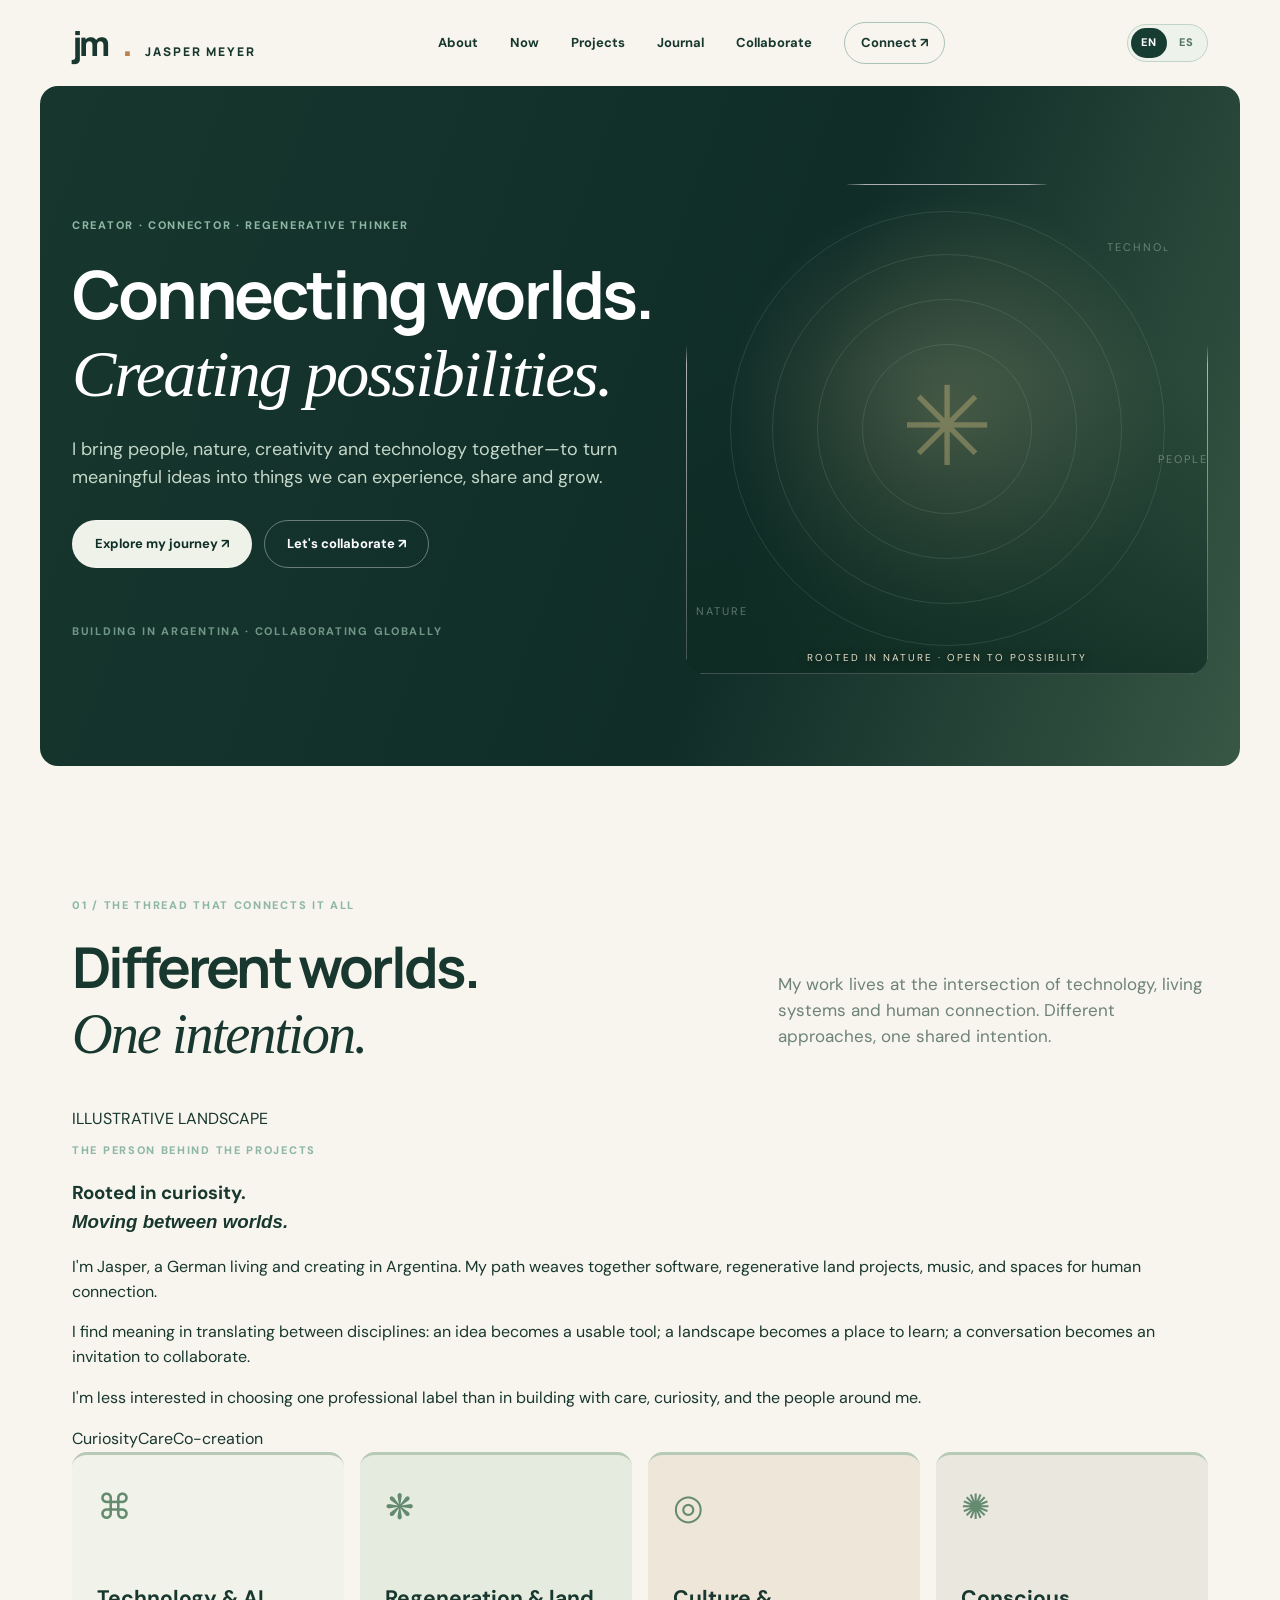
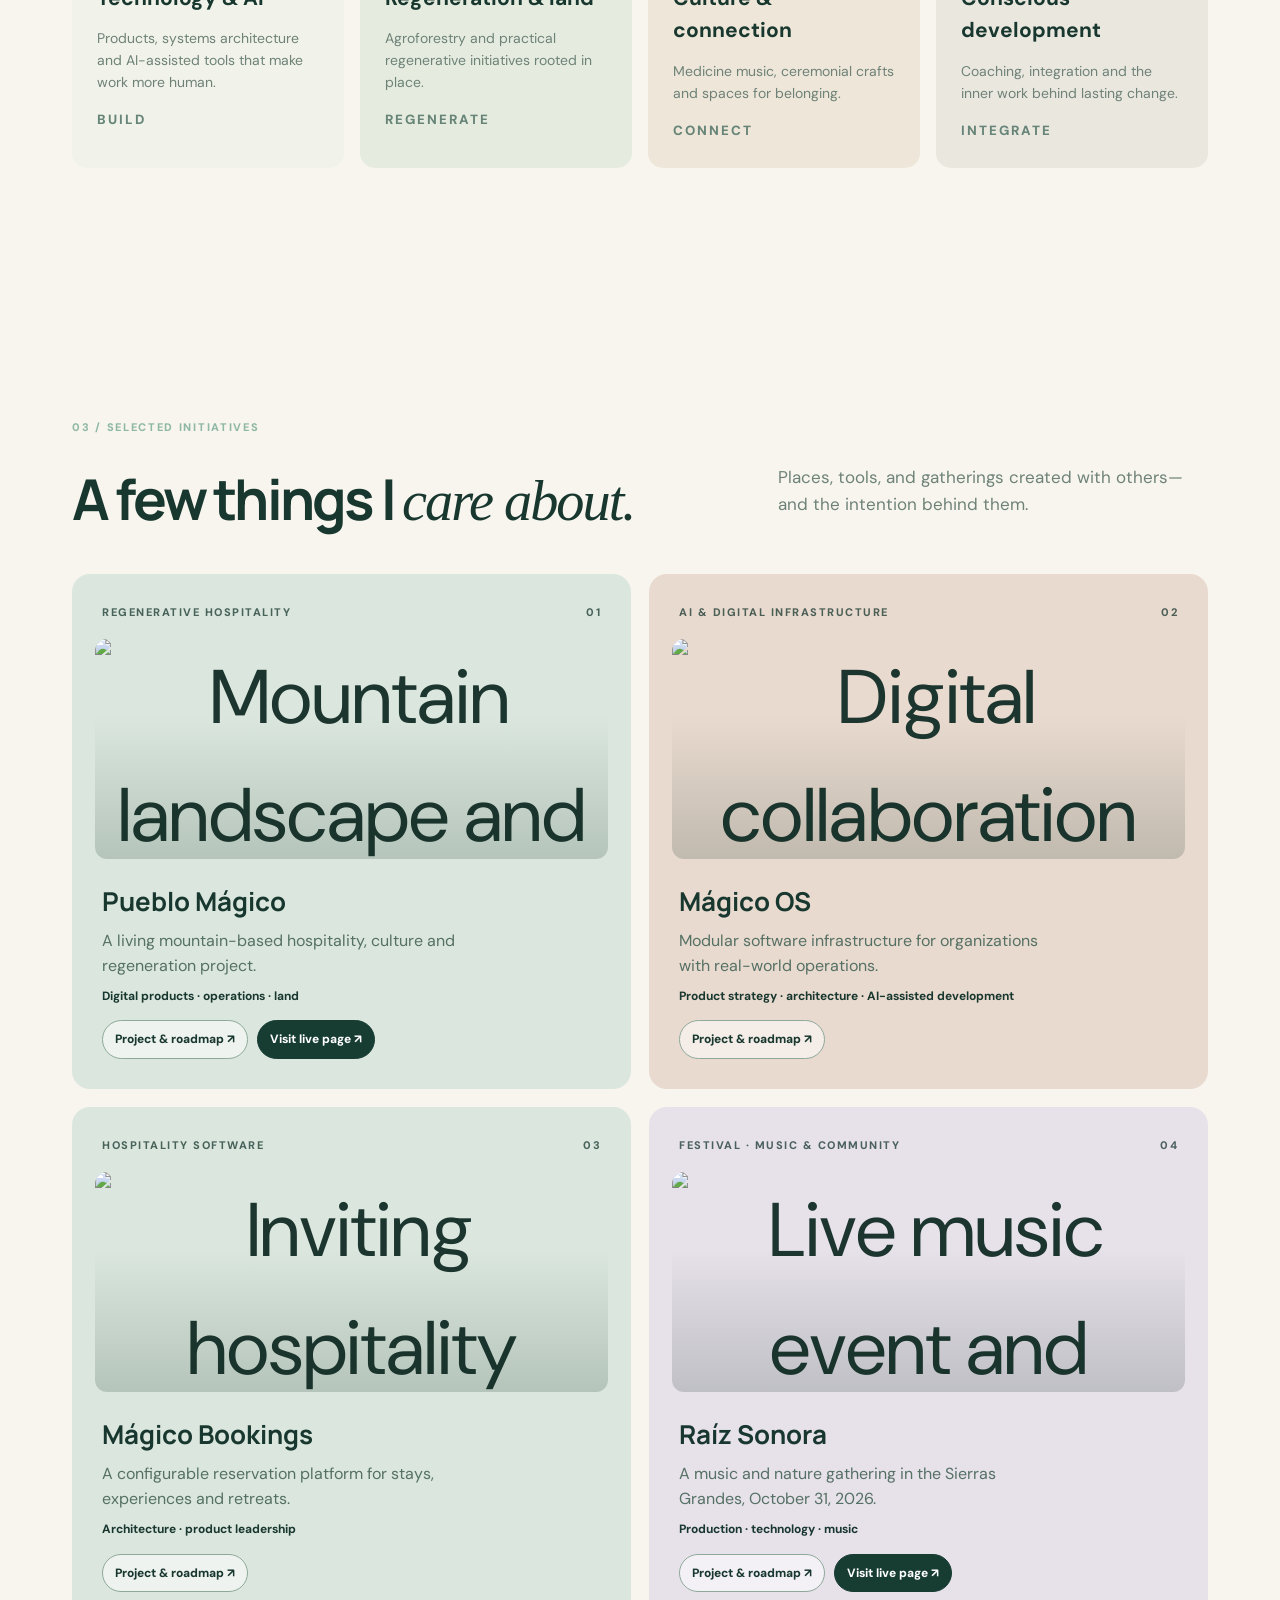
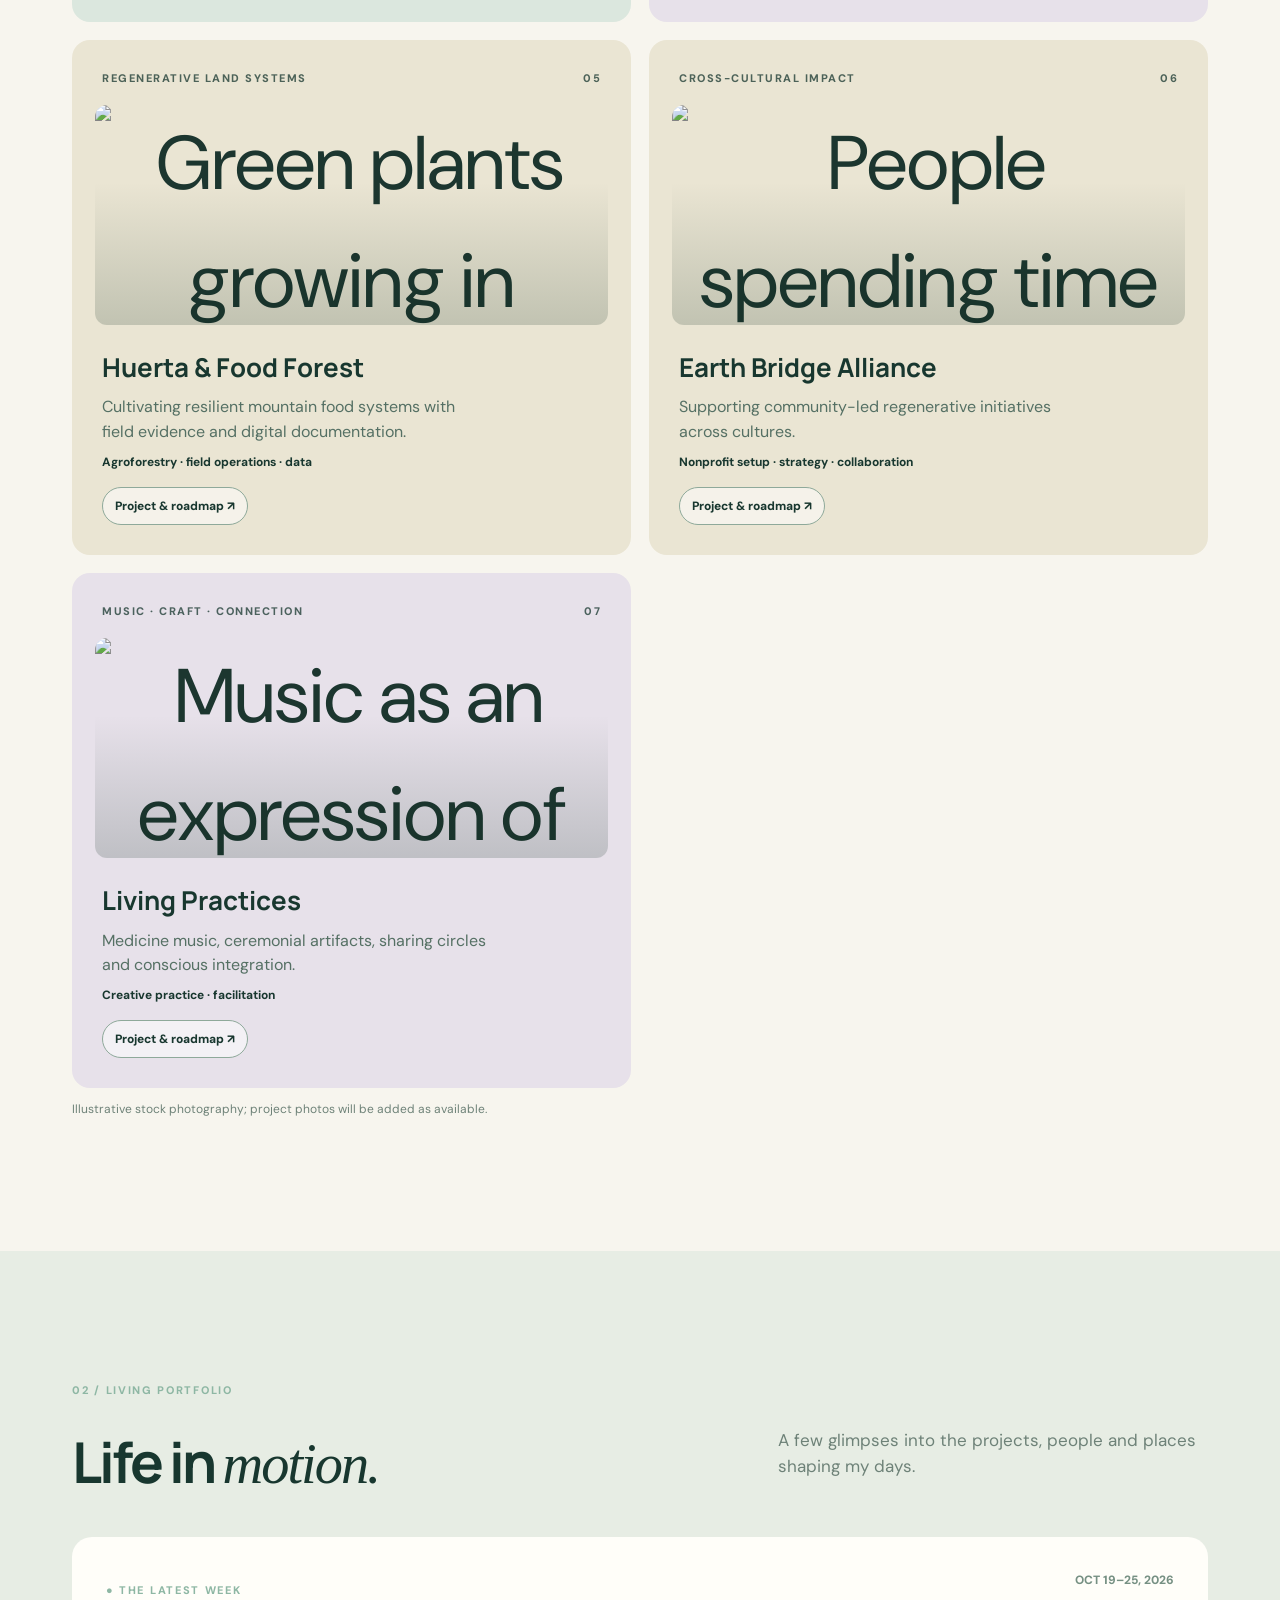
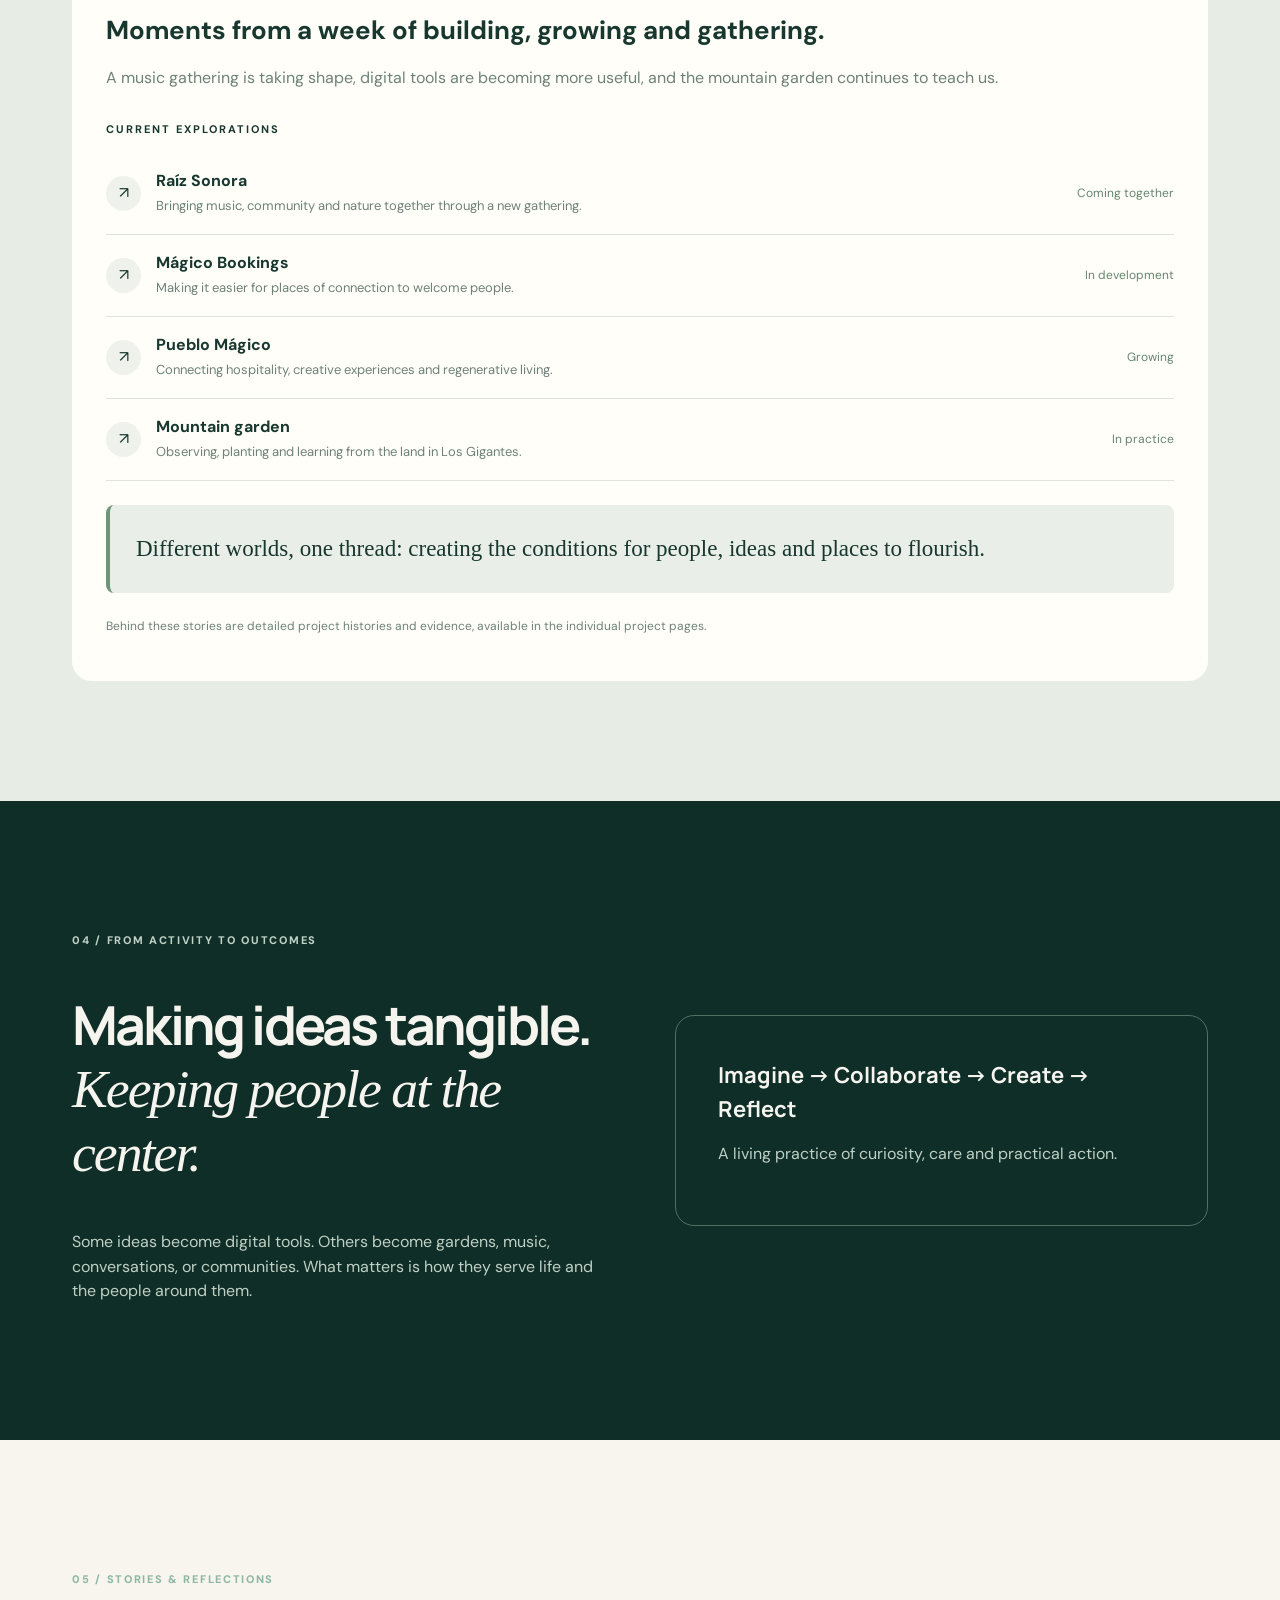
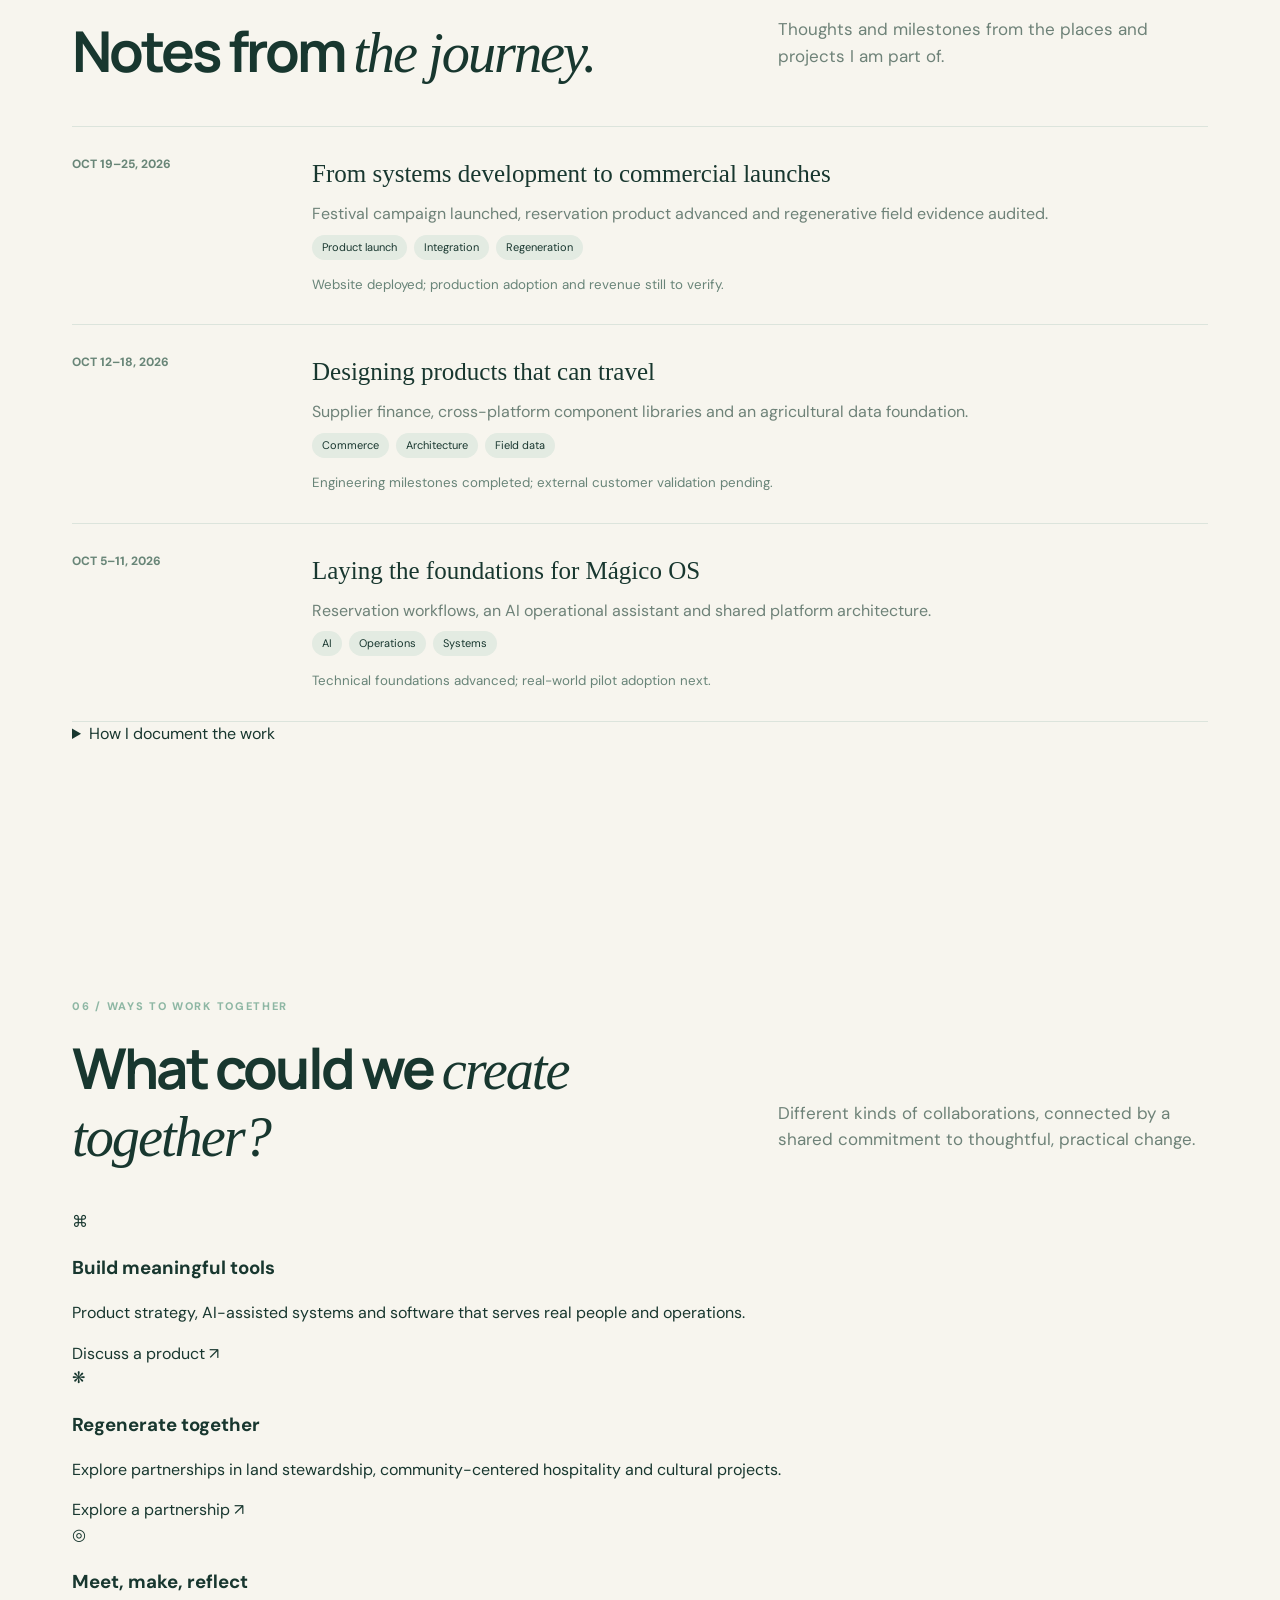
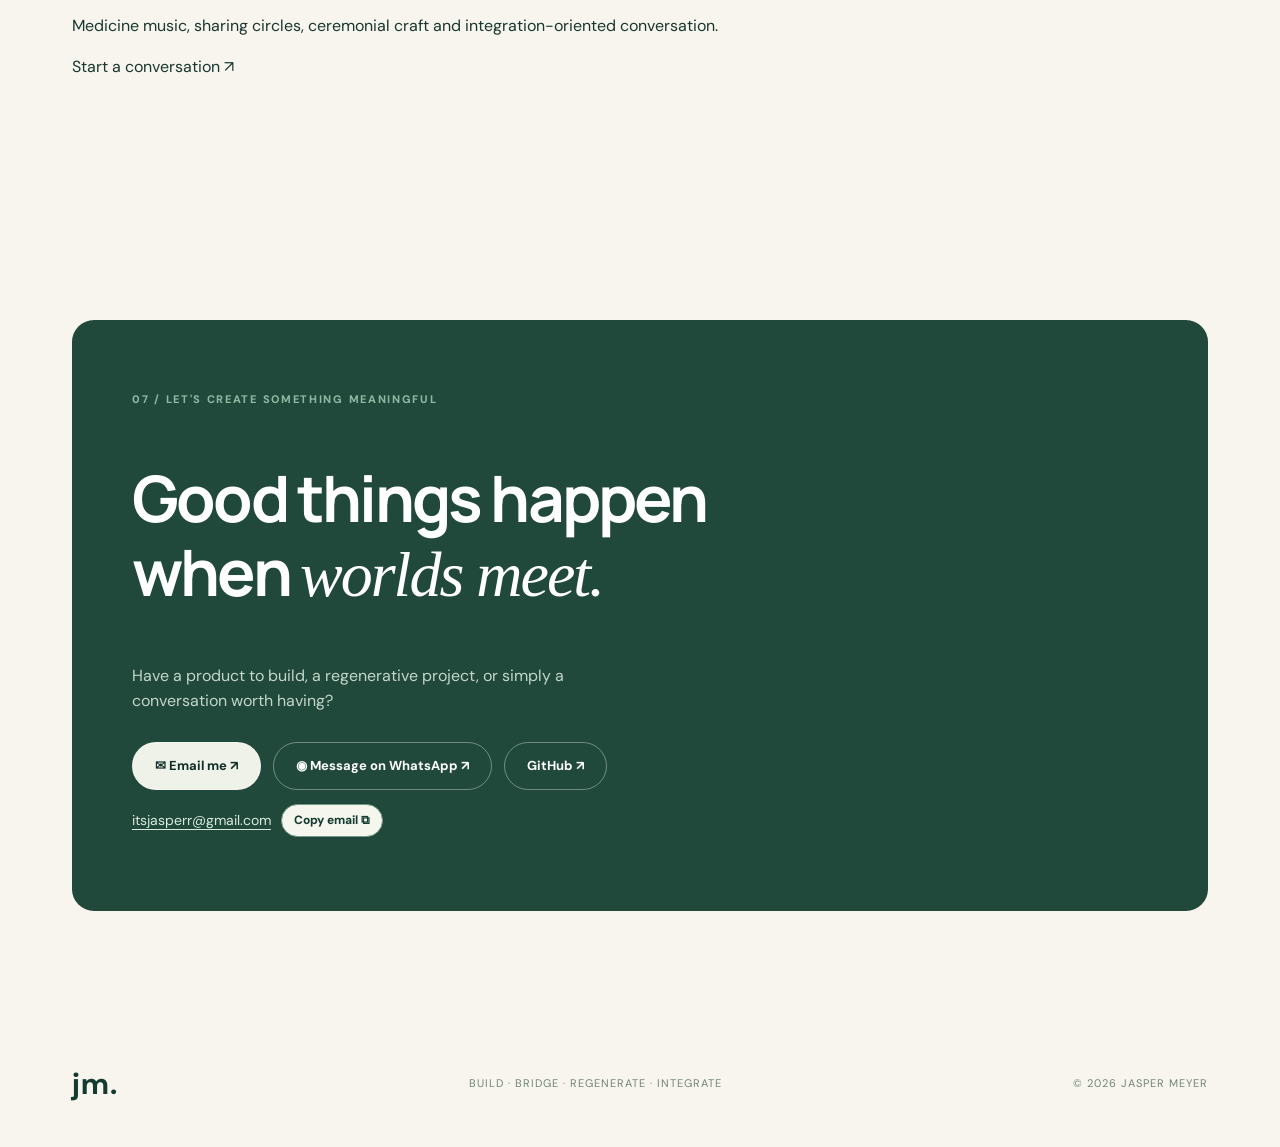
==== commit 60fd7a1a: "feat(v0.3): personal narrative, editorial case studies and collaboration — index.html" ====
--- a/index.html
+++ b/index.html
@@ -1 +1 @@
-<!doctype html><html lang="en"><head><meta charset="utf-8"><meta name="viewport" content="width=device-width, initial-scale=1"><meta name="theme-color" content="#102e28"><meta name="description" content="Jasper Meyer — technology, regeneration and human connection. A living impact portfolio."><title>Jasper Meyer — Living Impact Portfolio</title><link rel="stylesheet" href="./styles.css"></head><body><header class="nav shell"><a class="brand" href="#home">jm<span>.</span> <small>JASPER MEYER</small></a><button class="menu" aria-label="Toggle navigation" aria-expanded="false">☰</button><nav><a href="#about">About</a><a href="#now">Now</a><a href="#projects">Projects</a><a href="#journal">Journal</a><a href="#connect">Connect ↗</a></nav></header><main id="home"><section class="hero shell"><div><p class="eyebrow">CREATOR · CONNECTOR · REGENERATIVE THINKER</p><h1>Connecting worlds.<br><em>Creating possibilities.</em></h1><p class="lead">I bring people, nature, creativity and technology together—to turn meaningful ideas into things we can experience, share and grow.</p><div class="actions"><a class="button primary" href="#about">Explore my journey ↗</a><a class="button secondary" href="#connect">Let's collaborate ↗</a></div><p class="eyebrow muted">BUILDING IN ARGENTINA · COLLABORATING GLOBALLY</p></div><div class="hero-art" aria-hidden="true"><img class="hero-photo" src="https://images.unsplash.com/photo-1500534623283-312aade485b7?auto=format&fit=crop&w=1200&q=85" alt="" fetchpriority="high"><div class="hero-art-caption">ROOTED IN NATURE · OPEN TO POSSIBILITY</div><div class="rings" aria-hidden="true"><div class="ring r1"></div><div class="ring r2"></div><div class="ring r3"></div><div class="ring r4"></div><b>✳</b><span class="ringtag t1">TECHNOLOGY</span><span class="ringtag t2">NATURE</span><span class="ringtag t3">PEOPLE</span></div></div></section><section class="section shell" id="about"><p class="eyebrow">01 / THE THREAD THAT CONNECTS IT ALL</p><div class="sectionhead"><h2>Different worlds.<br><em>One intention.</em></h2><p>My work lives at the intersection of technology, living systems and human connection. Different approaches, one shared intention.</p></div><div class="pillars"><article><span>⌘</span><h3>Technology & AI</h3><p>Products, systems architecture and AI-assisted tools that make work more human.</p><small>BUILD</small></article><article><span>❋</span><h3>Regeneration & land</h3><p>Agroforestry and practical regenerative initiatives rooted in place.</p><small>REGENERATE</small></article><article><span>◎</span><h3>Culture & connection</h3><p>Medicine music, ceremonial crafts and spaces for belonging.</p><small>CONNECT</small></article><article><span>✺</span><h3>Conscious development</h3><p>Coaching, integration and the inner work behind lasting change.</p><small>INTEGRATE</small></article></div></section><section class="section shell" id="projects"><p class="eyebrow">03 / SELECTED INITIATIVES</p><div class="sectionhead"><h2>A few things I <em>care about.</em></h2><p>Places, tools, and gatherings created with others—and the intention behind them.</p></div><div class="projects" id="project-grid"></div><p class="fine image-note">Illustrative stock photography; project photos will be added as available.</p></section><section class="section pale" id="now"><div class="shell"><p class="eyebrow">02 / LIVING PORTFOLIO</p><div class="sectionhead"><h2>Life in <em>motion.</em></h2><p>A few glimpses into the projects, people and places shaping my days.</p></div><div class="nowcard"><div class="weekhead"><div><p class="eyebrow">● THE LATEST WEEK</p><h3 id="week-title">Latest work</h3><p id="week-summary">Loading this week's work…</p></div><span id="week-date"></span></div><div class="metrics" id="metrics" hidden></div><h4>CURRENT EXPLORATIONS</h4><div id="highlights"></div><blockquote id="reflection"></blockquote><p class="fine">Behind these stories are detailed project histories and evidence, available in the individual project pages.</p></div></div></section><section class="section dark" id="impact"><div class="shell impact"><div><p class="eyebrow">04 / FROM ACTIVITY TO OUTCOMES</p><h2>Making ideas tangible.<br><em>Keeping people at the center.</em></h2><p>Some ideas become digital tools. Others become gardens, music, conversations, or communities. What matters is how they serve life and the people around them.</p></div><div class="process"><strong>Imagine → Collaborate → Create → Reflect</strong><p>A living practice of curiosity, care and practical action.</p></div></div></section><section class="section shell" id="journal"><p class="eyebrow">05 / WEEK BY WEEK</p><div class="sectionhead"><h2>Notes from <em>the journey.</em></h2><p>Thoughts and milestones from the places and projects I am part of.</p></div><div id="timeline" class="timeline"></div></section><section class="section shell" id="connect"><div class="connect"><p class="eyebrow">06 / LET'S CREATE SOMETHING MEANINGFUL</p><h2>Good things happen<br>when <em>worlds meet.</em></h2><p>Have a product to build, a regenerative project, or simply a conversation worth having?</p><div class="actions contact-actions"><a class="button primary" href="mailto:itsjasperr@gmail.com" aria-label="Email Jasper Meyer">✉ Email me ↗</a><button class="button secondary" type="button" id="whatsapp-open" aria-haspopup="dialog" aria-controls="whatsapp-dialog">◉ Message on WhatsApp ↗</button><a class="button secondary" href="https://github.com/itsJASPERr" target="_blank" rel="noopener noreferrer">GitHub ↗</a></div><p class="contact-email"><a href="mailto:itsjasperr@gmail.com">itsjasperr@gmail.com</a> <button id="copy-email" type="button" class="copy-email" aria-label="Copy email address">Copy email <span aria-hidden="true">⧉</span></button></p><p class="fine" id="email-copy-feedback" role="status" aria-live="polite"></p><dialog id="whatsapp-dialog" class="whatsapp-dialog" aria-labelledby="whatsapp-dialog-title" aria-describedby="whatsapp-dialog-description"><form id="whatsapp-form" class="whatsapp-form"><div class="whatsapp-dialog-header"><div><p class="eyebrow">START A CONVERSATION</p><h3 id="whatsapp-dialog-title">Let's connect on WhatsApp.</h3></div><button type="button" class="dialog-close" id="whatsapp-close" aria-label="Close WhatsApp message form">×</button></div><p id="whatsapp-dialog-description">Write your message below. When you continue, WhatsApp opens with your message ready to send.</p><label for="whatsapp-message">Your message</label><textarea id="whatsapp-message" name="message" maxlength="2000" rows="5" required placeholder="Hi Jasper! I found your portfolio and would love to talk about..."></textarea><p class="fine">Your message is not sent automatically. You'll confirm it in WhatsApp.</p><div class="dialog-actions"><button type="button" class="button dialog-cancel" id="whatsapp-cancel">Cancel</button><button type="submit" class="button dialog-submit">Continue to WhatsApp ↗</button></div></form></dialog></div></section></main><footer class="shell footer"><strong>jm.</strong><span>BUILD · BRIDGE · REGENERATE · INTEGRATE</span><span>© <span id="year"></span> JASPER MEYER</span></footer><button type="button" id="back-to-top" class="back-to-top" aria-label="Back to top" title="Back to top">↑</button><script src="./i18n.js" defer></script><script src="./app.js" defer></script></body></html>+<!doctype html><html lang="en"><head><meta charset="utf-8"><meta name="viewport" content="width=device-width, initial-scale=1"><meta name="theme-color" content="#102e28"><meta name="description" content="Jasper Meyer — technology, regeneration and human connection. A living impact portfolio."><title>Jasper Meyer — Living Impact Portfolio</title><link rel="stylesheet" href="./styles.css"></head><body><header class="nav shell"><a class="brand" href="#home">jm<span>.</span> <small>JASPER MEYER</small></a><button class="menu" aria-label="Toggle navigation" aria-expanded="false">☰</button><nav><a href="#about">About</a><a href="#now">Now</a><a href="#projects">Projects</a><a href="#journal">Journal</a><a href="#collaborate">Collaborate</a><a href="#connect">Connect ↗</a></nav></header><main id="home"><section class="hero shell"><div><p class="eyebrow">CREATOR · CONNECTOR · REGENERATIVE THINKER</p><h1>Connecting worlds.<br><em>Creating possibilities.</em></h1><p class="lead">I bring people, nature, creativity and technology together—to turn meaningful ideas into things we can experience, share and grow.</p><div class="actions"><a class="button primary" href="#about">Explore my journey ↗</a><a class="button secondary" href="#connect">Let's collaborate ↗</a></div><p class="eyebrow muted">BUILDING IN ARGENTINA · COLLABORATING GLOBALLY</p></div><div class="hero-art" aria-hidden="true"><img class="hero-photo" src="https://images.unsplash.com/photo-1500534623283-312aade485b7?auto=format&fit=crop&w=1200&q=85" alt="" fetchpriority="high"><div class="hero-art-caption">ROOTED IN NATURE · OPEN TO POSSIBILITY</div><div class="rings" aria-hidden="true"><div class="ring r1"></div><div class="ring r2"></div><div class="ring r3"></div><div class="ring r4"></div><b>✳</b><span class="ringtag t1">TECHNOLOGY</span><span class="ringtag t2">NATURE</span><span class="ringtag t3">PEOPLE</span></div></div></section><section class="section shell" id="about"><p class="eyebrow">01 / THE THREAD THAT CONNECTS IT ALL</p><div class="sectionhead"><h2>Different worlds.<br><em>One intention.</em></h2><p>My work lives at the intersection of technology, living systems and human connection. Different approaches, one shared intention.</p></div><section class="story-feature" aria-labelledby="story-heading"><div class="story-image"><img src="https://images.unsplash.com/photo-1470770841072-f978cf4d019e?auto=format&fit=crop&w=1200&q=82" alt="" loading="lazy"><span>ILLUSTRATIVE LANDSCAPE</span></div><div class="story-copy"><p class="eyebrow">THE PERSON BEHIND THE PROJECTS</p><h3 id="story-heading">Rooted in curiosity.<br><em>Moving between worlds.</em></h3><p>I'm Jasper, a German living and creating in Argentina. My path weaves together software, regenerative land projects, music, and spaces for human connection.</p><p>I find meaning in translating between disciplines: an idea becomes a usable tool; a landscape becomes a place to learn; a conversation becomes an invitation to collaborate.</p><p>I'm less interested in choosing one professional label than in building with care, curiosity, and the people around me.</p><div class="story-values"><span>Curiosity</span><span>Care</span><span>Co-creation</span></div></div></section><div class="pillars"><article><span>⌘</span><h3>Technology & AI</h3><p>Products, systems architecture and AI-assisted tools that make work more human.</p><small>BUILD</small></article><article><span>❋</span><h3>Regeneration & land</h3><p>Agroforestry and practical regenerative initiatives rooted in place.</p><small>REGENERATE</small></article><article><span>◎</span><h3>Culture & connection</h3><p>Medicine music, ceremonial crafts and spaces for belonging.</p><small>CONNECT</small></article><article><span>✺</span><h3>Conscious development</h3><p>Coaching, integration and the inner work behind lasting change.</p><small>INTEGRATE</small></article></div></section><section class="section shell" id="projects"><p class="eyebrow">03 / SELECTED INITIATIVES</p><div class="sectionhead"><h2>A few things I <em>care about.</em></h2><p>Places, tools, and gatherings created with others—and the intention behind them.</p></div><div class="projects" id="project-grid"></div><p class="fine image-note">Illustrative stock photography; project photos will be added as available.</p></section><section class="section pale" id="now"><div class="shell"><p class="eyebrow">02 / LIVING PORTFOLIO</p><div class="sectionhead"><h2>Life in <em>motion.</em></h2><p>A few glimpses into the projects, people and places shaping my days.</p></div><div class="nowcard"><div class="weekhead"><div><p class="eyebrow">● THE LATEST WEEK</p><h3 id="week-title">Latest work</h3><p id="week-summary">Loading this week's work…</p></div><span id="week-date"></span></div><div class="metrics" id="metrics" hidden></div><h4>CURRENT EXPLORATIONS</h4><div id="highlights"></div><blockquote id="reflection"></blockquote><p class="fine">Behind these stories are detailed project histories and evidence, available in the individual project pages.</p></div></div></section><section class="section dark" id="impact"><div class="shell impact"><div><p class="eyebrow">04 / FROM ACTIVITY TO OUTCOMES</p><h2>Making ideas tangible.<br><em>Keeping people at the center.</em></h2><p>Some ideas become digital tools. Others become gardens, music, conversations, or communities. What matters is how they serve life and the people around them.</p></div><div class="process"><strong>Imagine → Collaborate → Create → Reflect</strong><p>A living practice of curiosity, care and practical action.</p></div></div></section><section class="section shell" id="journal"><p class="eyebrow">05 / STORIES & REFLECTIONS</p><div class="sectionhead"><h2>Notes from <em>the journey.</em></h2><p>Thoughts and milestones from the places and projects I am part of.</p></div><div id="timeline" class="timeline editorial-timeline"></div><details class="technical-details"><summary>How I document the work</summary><p>Behind each story are operational reviews, delivery records and product roadmaps. These details help keep public narratives grounded without reducing meaningful work to activity counts.</p><div class="metrics technical-metrics" id="public-evidence"></div></details></section><section class="section shell offers-section" id="collaborate"><p class="eyebrow">06 / WAYS TO WORK TOGETHER</p><div class="sectionhead"><h2>What could we <em>create together?</em></h2><p>Different kinds of collaborations, connected by a shared commitment to thoughtful, practical change.</p></div><div class="offer-grid"><article><span class="offer-symbol">⌘</span><h3>Build meaningful tools</h3><p>Product strategy, AI-assisted systems and software that serves real people and operations.</p><a href="#connect">Discuss a product ↗</a></article><article><span class="offer-symbol">❋</span><h3>Regenerate together</h3><p>Explore partnerships in land stewardship, community-centered hospitality and cultural projects.</p><a href="#connect">Explore a partnership ↗</a></article><article><span class="offer-symbol">◎</span><h3>Meet, make, reflect</h3><p>Medicine music, sharing circles, ceremonial craft and integration-oriented conversation.</p><a href="#connect">Start a conversation ↗</a></article></div></section><section class="section shell" id="connect"><div class="connect"><p class="eyebrow">07 / LET'S CREATE SOMETHING MEANINGFUL</p><h2>Good things happen<br>when <em>worlds meet.</em></h2><p>Have a product to build, a regenerative project, or simply a conversation worth having?</p><div class="actions contact-actions"><a class="button primary" href="mailto:itsjasperr@gmail.com" aria-label="Email Jasper Meyer">✉ Email me ↗</a><button class="button secondary" type="button" id="whatsapp-open" aria-haspopup="dialog" aria-controls="whatsapp-dialog">◉ Message on WhatsApp ↗</button><a class="button secondary" href="https://github.com/itsJASPERr" target="_blank" rel="noopener noreferrer">GitHub ↗</a></div><p class="contact-email"><a href="mailto:itsjasperr@gmail.com">itsjasperr@gmail.com</a> <button id="copy-email" type="button" class="copy-email" aria-label="Copy email address">Copy email <span aria-hidden="true">⧉</span></button></p><p class="fine" id="email-copy-feedback" role="status" aria-live="polite"></p><dialog id="whatsapp-dialog" class="whatsapp-dialog" aria-labelledby="whatsapp-dialog-title" aria-describedby="whatsapp-dialog-description"><form id="whatsapp-form" class="whatsapp-form"><div class="whatsapp-dialog-header"><div><p class="eyebrow">START A CONVERSATION</p><h3 id="whatsapp-dialog-title">Let's connect on WhatsApp.</h3></div><button type="button" class="dialog-close" id="whatsapp-close" aria-label="Close WhatsApp message form">×</button></div><p id="whatsapp-dialog-description">Write your message below. When you continue, WhatsApp opens with your message ready to send.</p><label for="whatsapp-message">Your message</label><textarea id="whatsapp-message" name="message" maxlength="2000" rows="5" required placeholder="Hi Jasper! I found your portfolio and would love to talk about..."></textarea><p class="fine">Your message is not sent automatically. You'll confirm it in WhatsApp.</p><div class="dialog-actions"><button type="button" class="button dialog-cancel" id="whatsapp-cancel">Cancel</button><button type="submit" class="button dialog-submit">Continue to WhatsApp ↗</button></div></form></dialog></div></section></main><footer class="shell footer"><strong>jm.</strong><span>BUILD · BRIDGE · REGENERATE · INTEGRATE</span><span>© <span id="year"></span> JASPER MEYER</span></footer><button type="button" id="back-to-top" class="back-to-top" aria-label="Back to top" title="Back to top">↑</button><script src="./i18n.js" defer></script><script src="./app.js" defer></script></body></html>
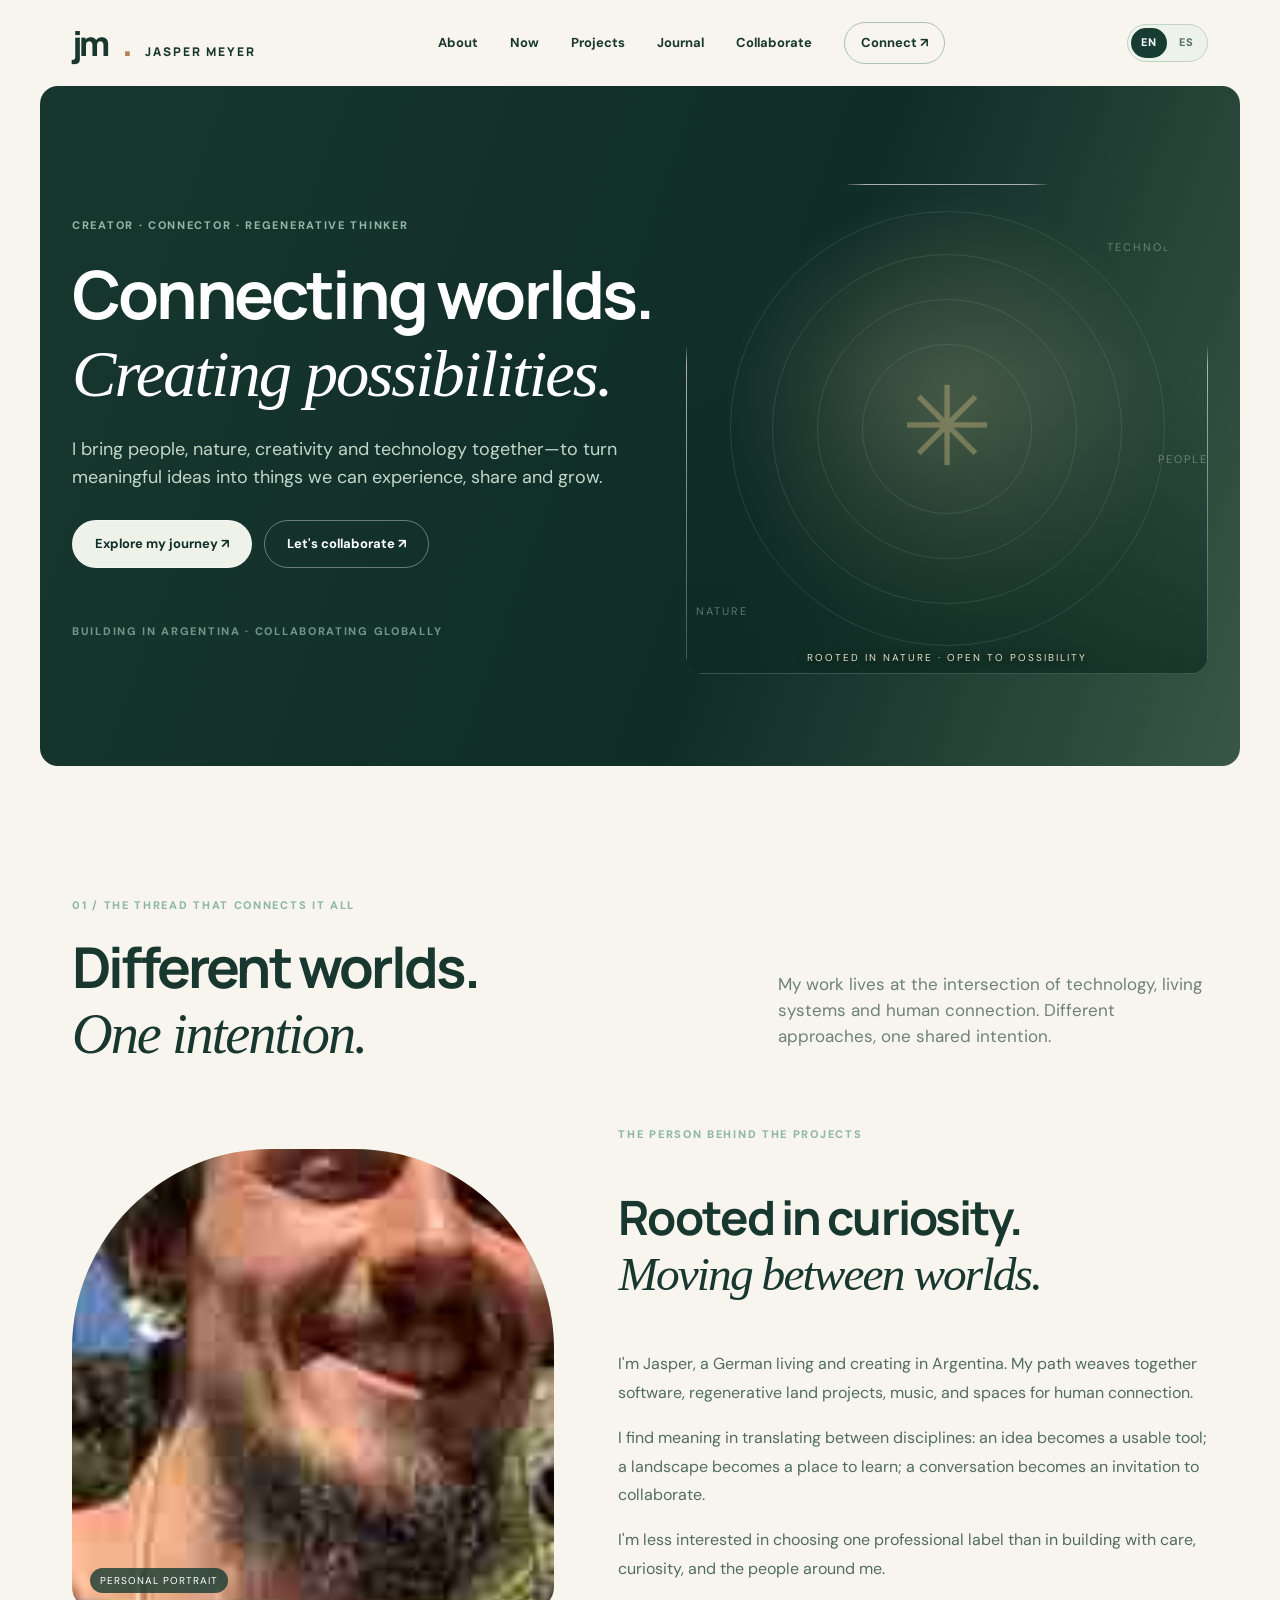
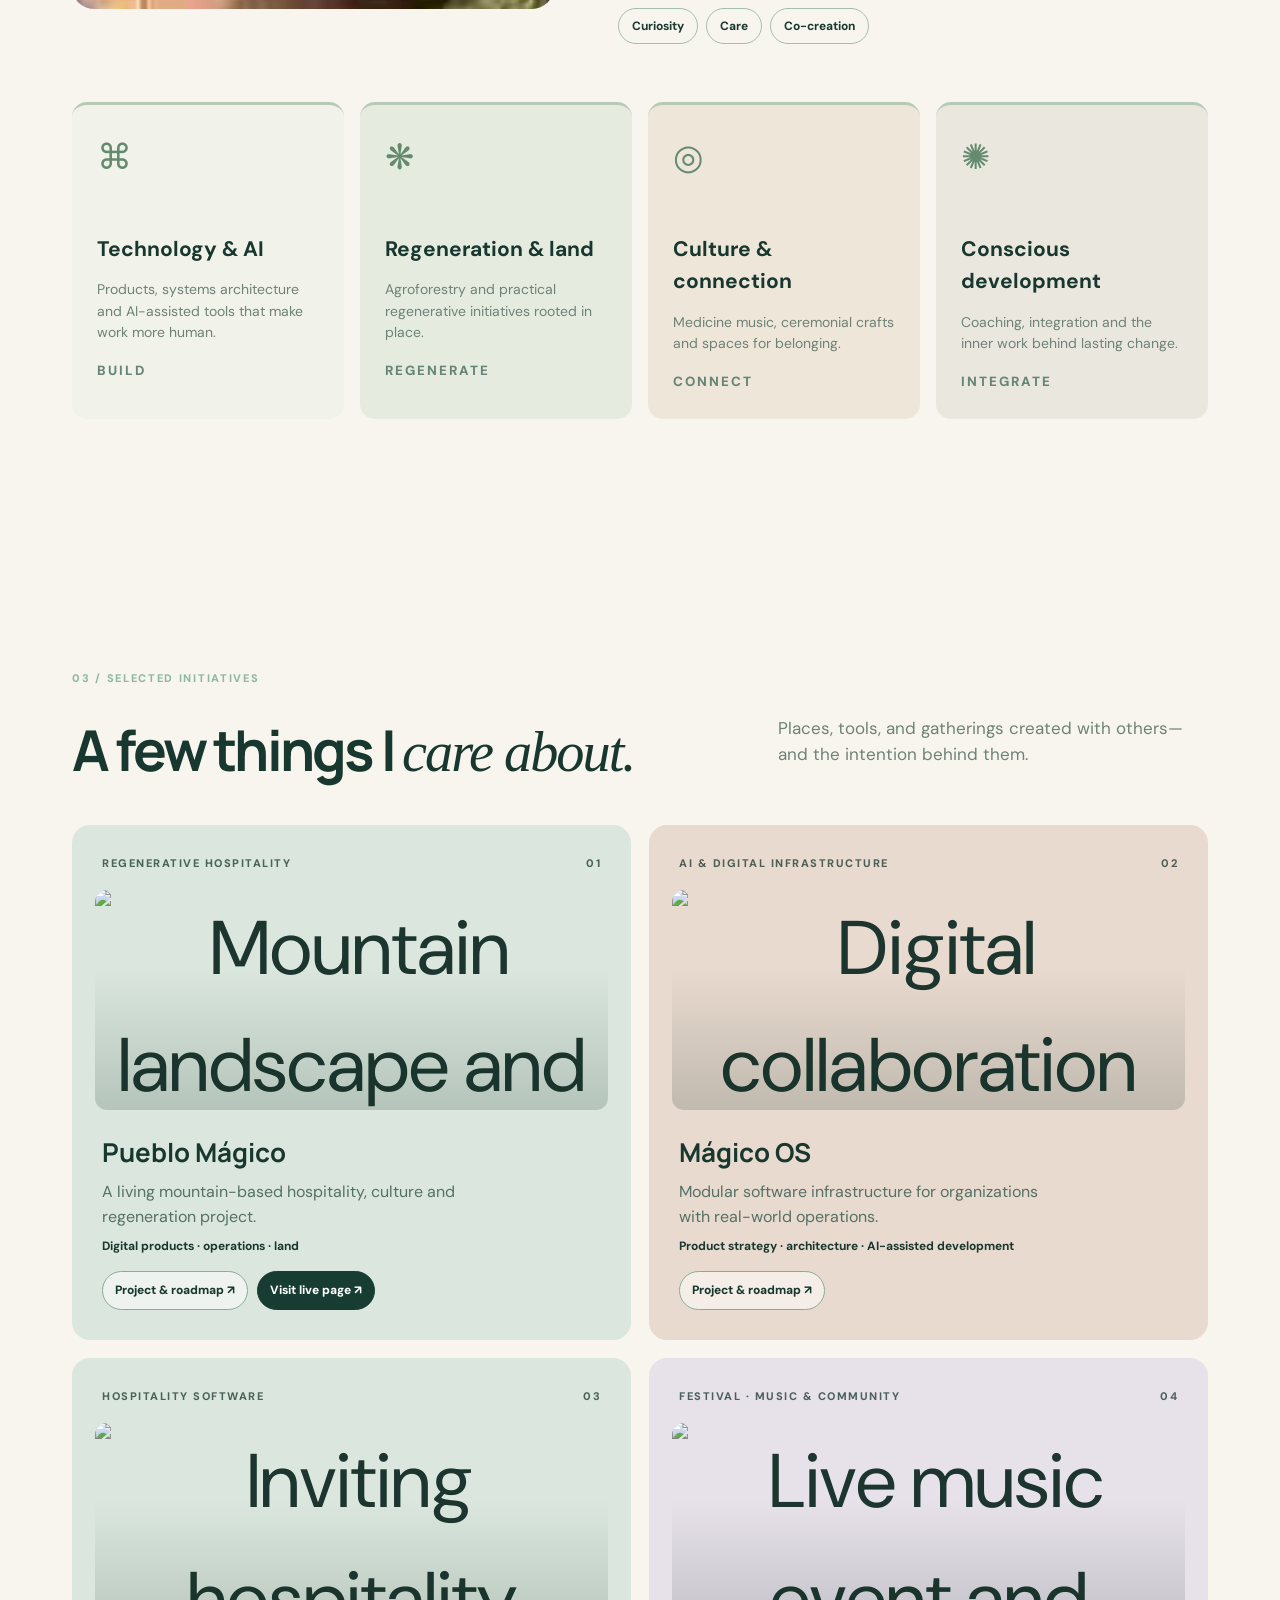
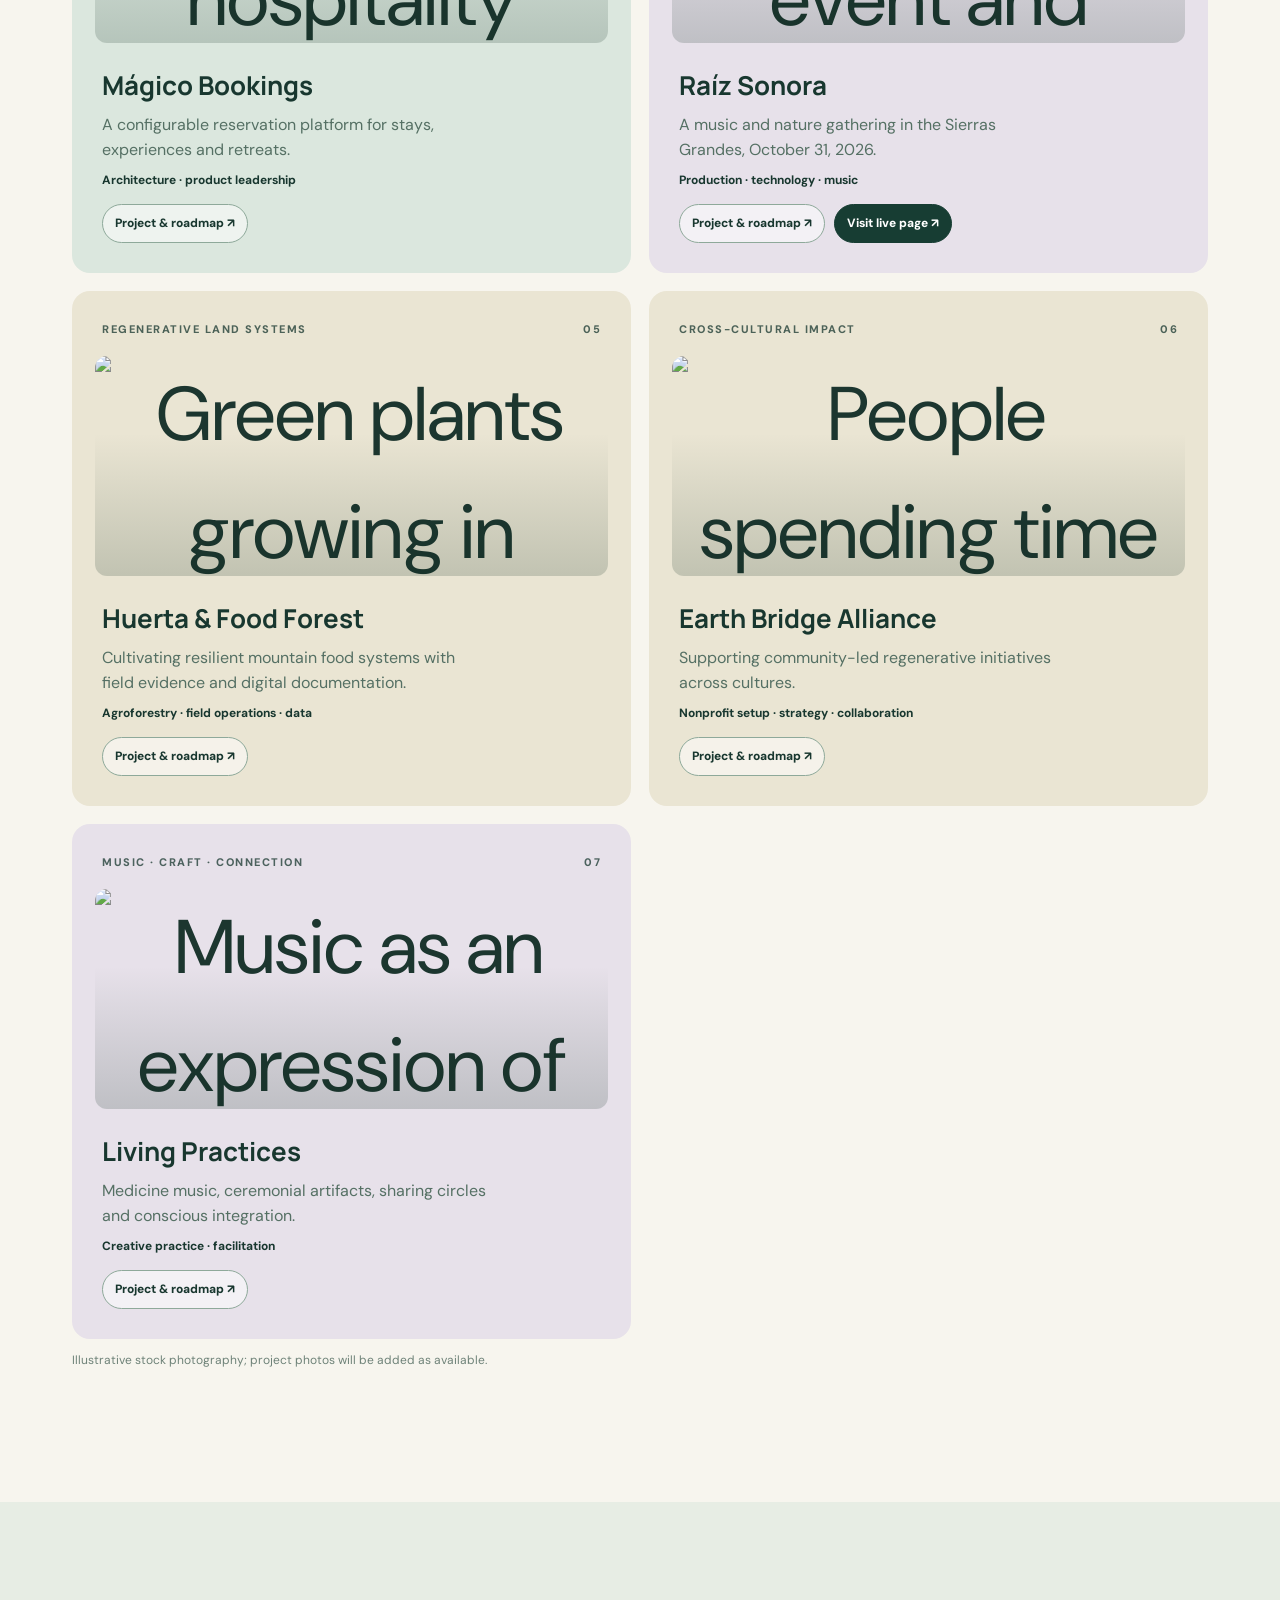
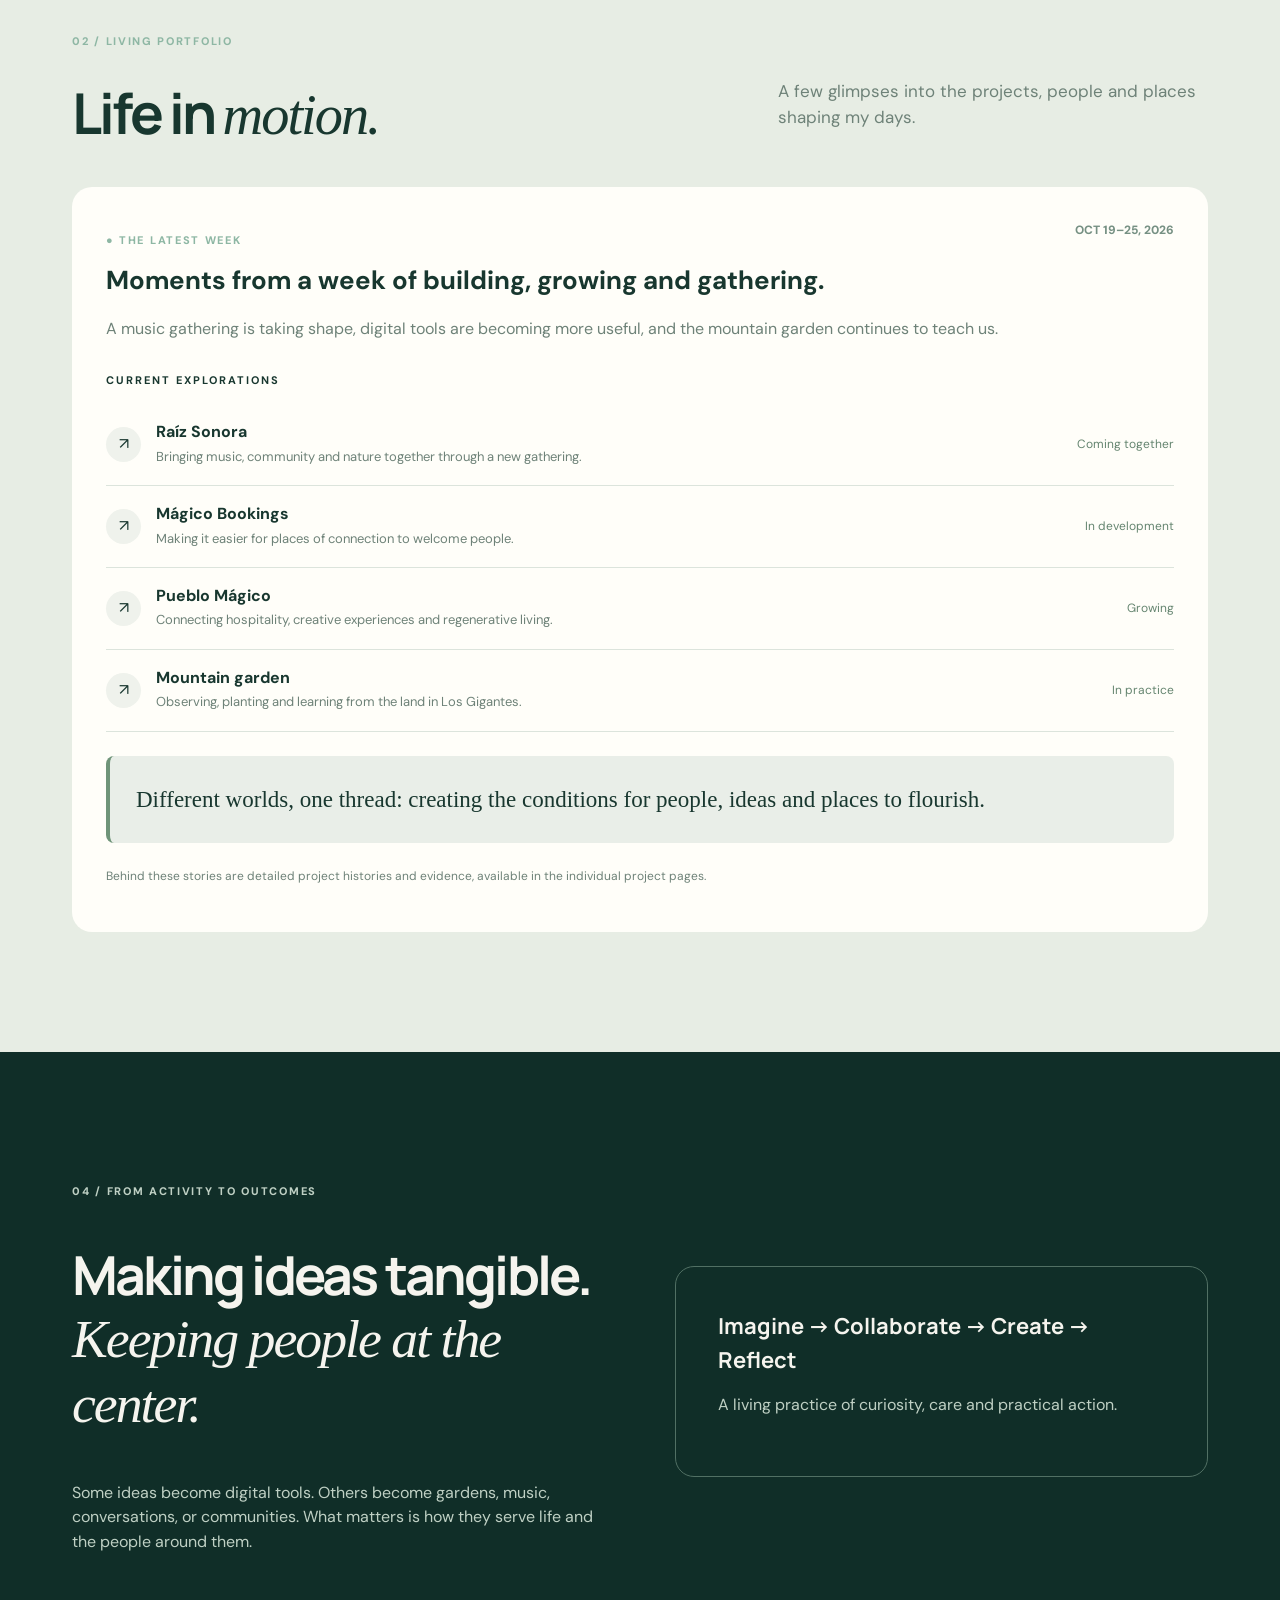
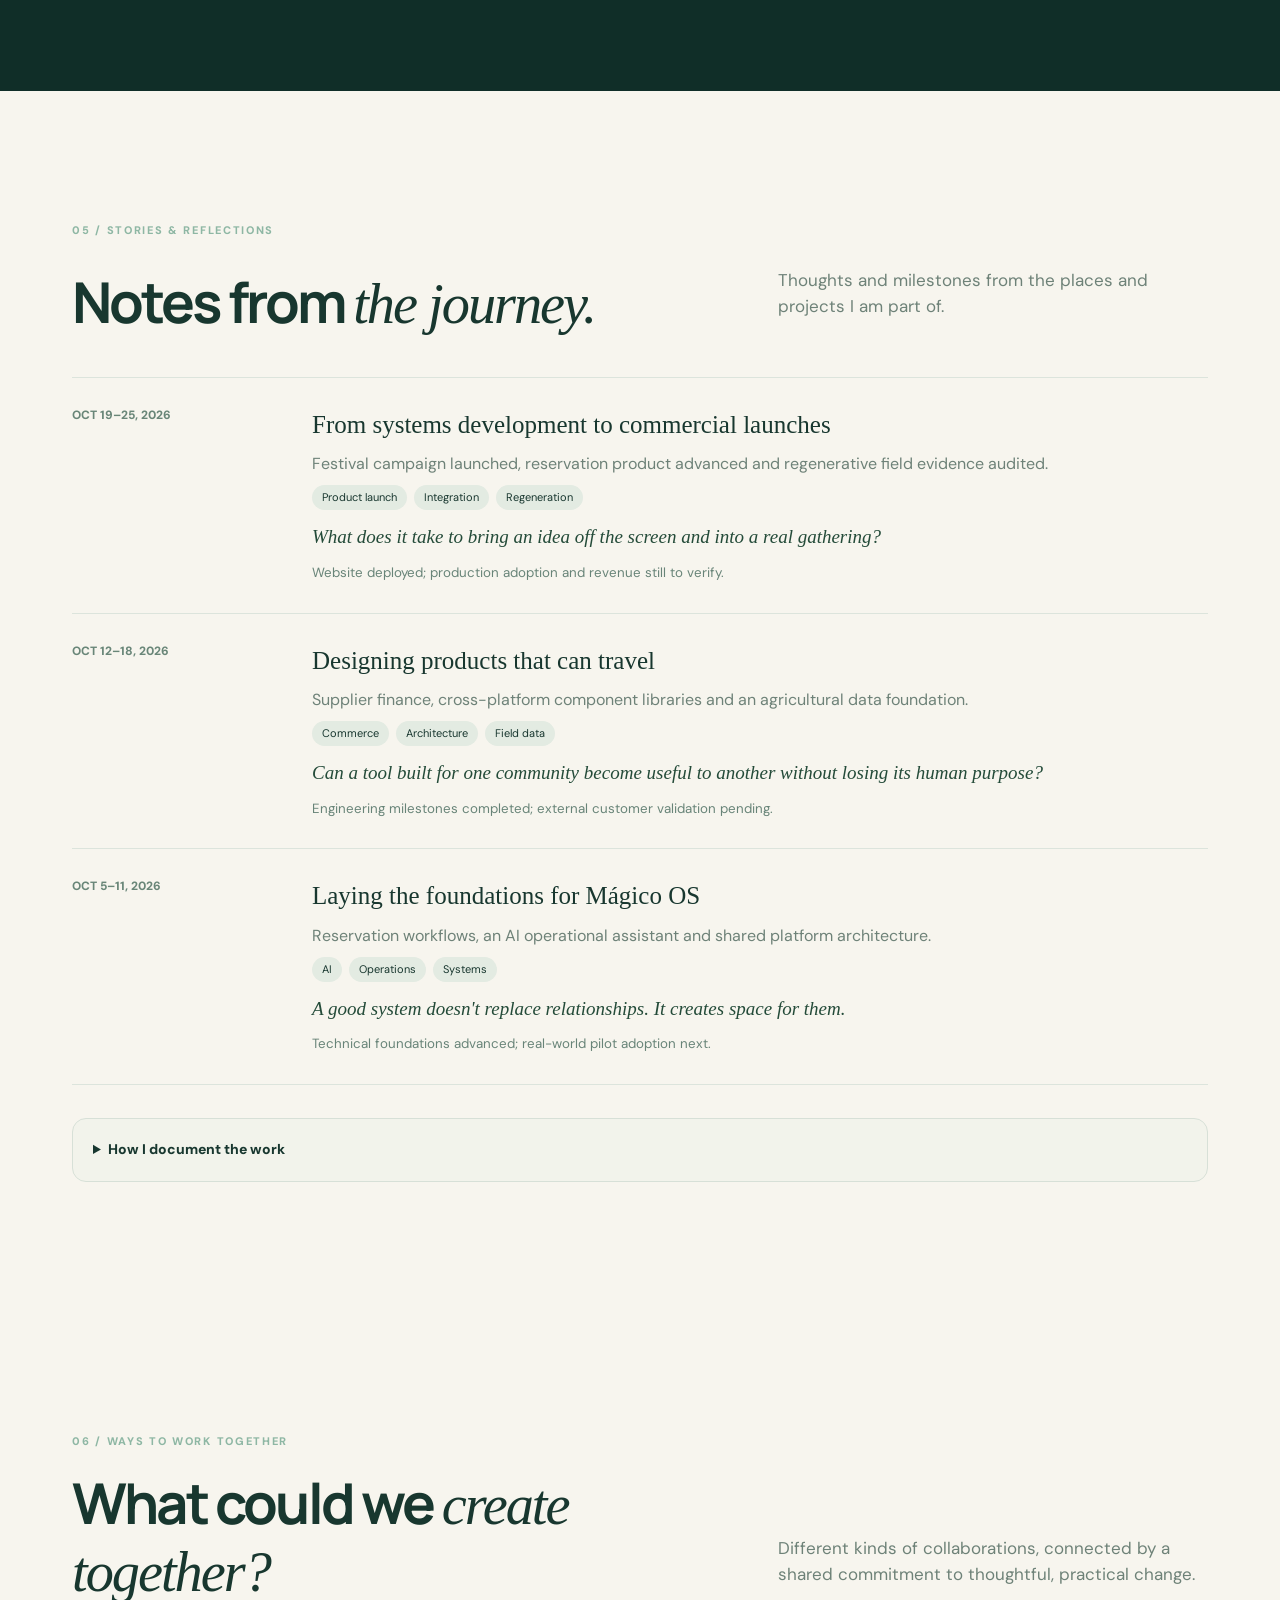
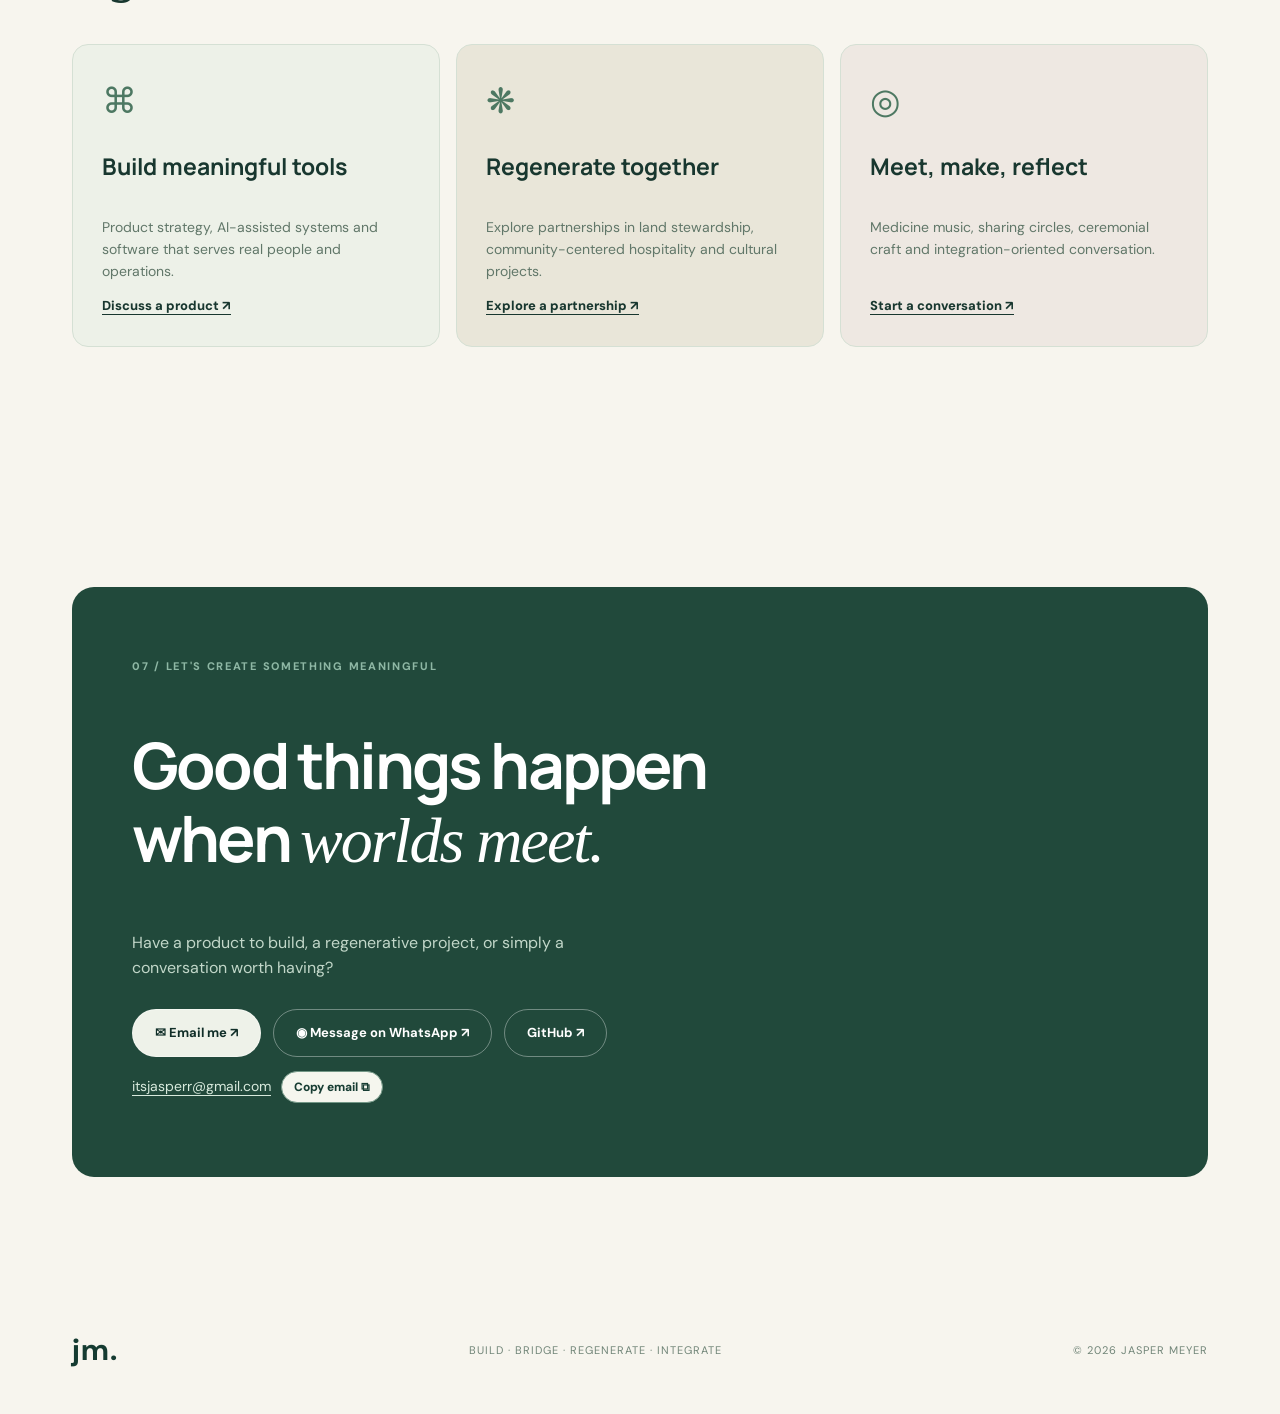
==== commit 8387ef55: "feat: feature Jasper's portrait in the personal story" ====
--- a/index.html
+++ b/index.html
@@ -1 +1 @@
-<!doctype html><html lang="en"><head><meta charset="utf-8"><meta name="viewport" content="width=device-width, initial-scale=1"><meta name="theme-color" content="#102e28"><meta name="description" content="Jasper Meyer — technology, regeneration and human connection. A living impact portfolio."><title>Jasper Meyer — Living Impact Portfolio</title><link rel="stylesheet" href="./styles.css"></head><body><header class="nav shell"><a class="brand" href="#home">jm<span>.</span> <small>JASPER MEYER</small></a><button class="menu" aria-label="Toggle navigation" aria-expanded="false">☰</button><nav><a href="#about">About</a><a href="#now">Now</a><a href="#projects">Projects</a><a href="#journal">Journal</a><a href="#collaborate">Collaborate</a><a href="#connect">Connect ↗</a></nav></header><main id="home"><section class="hero shell"><div><p class="eyebrow">CREATOR · CONNECTOR · REGENERATIVE THINKER</p><h1>Connecting worlds.<br><em>Creating possibilities.</em></h1><p class="lead">I bring people, nature, creativity and technology together—to turn meaningful ideas into things we can experience, share and grow.</p><div class="actions"><a class="button primary" href="#about">Explore my journey ↗</a><a class="button secondary" href="#connect">Let's collaborate ↗</a></div><p class="eyebrow muted">BUILDING IN ARGENTINA · COLLABORATING GLOBALLY</p></div><div class="hero-art" aria-hidden="true"><img class="hero-photo" src="https://images.unsplash.com/photo-1500534623283-312aade485b7?auto=format&fit=crop&w=1200&q=85" alt="" fetchpriority="high"><div class="hero-art-caption">ROOTED IN NATURE · OPEN TO POSSIBILITY</div><div class="rings" aria-hidden="true"><div class="ring r1"></div><div class="ring r2"></div><div class="ring r3"></div><div class="ring r4"></div><b>✳</b><span class="ringtag t1">TECHNOLOGY</span><span class="ringtag t2">NATURE</span><span class="ringtag t3">PEOPLE</span></div></div></section><section class="section shell" id="about"><p class="eyebrow">01 / THE THREAD THAT CONNECTS IT ALL</p><div class="sectionhead"><h2>Different worlds.<br><em>One intention.</em></h2><p>My work lives at the intersection of technology, living systems and human connection. Different approaches, one shared intention.</p></div><section class="story-feature" aria-labelledby="story-heading"><div class="story-image"><img src="https://images.unsplash.com/photo-1470770841072-f978cf4d019e?auto=format&fit=crop&w=1200&q=82" alt="" loading="lazy"><span>ILLUSTRATIVE LANDSCAPE</span></div><div class="story-copy"><p class="eyebrow">THE PERSON BEHIND THE PROJECTS</p><h3 id="story-heading">Rooted in curiosity.<br><em>Moving between worlds.</em></h3><p>I'm Jasper, a German living and creating in Argentina. My path weaves together software, regenerative land projects, music, and spaces for human connection.</p><p>I find meaning in translating between disciplines: an idea becomes a usable tool; a landscape becomes a place to learn; a conversation becomes an invitation to collaborate.</p><p>I'm less interested in choosing one professional label than in building with care, curiosity, and the people around me.</p><div class="story-values"><span>Curiosity</span><span>Care</span><span>Co-creation</span></div></div></section><div class="pillars"><article><span>⌘</span><h3>Technology & AI</h3><p>Products, systems architecture and AI-assisted tools that make work more human.</p><small>BUILD</small></article><article><span>❋</span><h3>Regeneration & land</h3><p>Agroforestry and practical regenerative initiatives rooted in place.</p><small>REGENERATE</small></article><article><span>◎</span><h3>Culture & connection</h3><p>Medicine music, ceremonial crafts and spaces for belonging.</p><small>CONNECT</small></article><article><span>✺</span><h3>Conscious development</h3><p>Coaching, integration and the inner work behind lasting change.</p><small>INTEGRATE</small></article></div></section><section class="section shell" id="projects"><p class="eyebrow">03 / SELECTED INITIATIVES</p><div class="sectionhead"><h2>A few things I <em>care about.</em></h2><p>Places, tools, and gatherings created with others—and the intention behind them.</p></div><div class="projects" id="project-grid"></div><p class="fine image-note">Illustrative stock photography; project photos will be added as available.</p></section><section class="section pale" id="now"><div class="shell"><p class="eyebrow">02 / LIVING PORTFOLIO</p><div class="sectionhead"><h2>Life in <em>motion.</em></h2><p>A few glimpses into the projects, people and places shaping my days.</p></div><div class="nowcard"><div class="weekhead"><div><p class="eyebrow">● THE LATEST WEEK</p><h3 id="week-title">Latest work</h3><p id="week-summary">Loading this week's work…</p></div><span id="week-date"></span></div><div class="metrics" id="metrics" hidden></div><h4>CURRENT EXPLORATIONS</h4><div id="highlights"></div><blockquote id="reflection"></blockquote><p class="fine">Behind these stories are detailed project histories and evidence, available in the individual project pages.</p></div></div></section><section class="section dark" id="impact"><div class="shell impact"><div><p class="eyebrow">04 / FROM ACTIVITY TO OUTCOMES</p><h2>Making ideas tangible.<br><em>Keeping people at the center.</em></h2><p>Some ideas become digital tools. Others become gardens, music, conversations, or communities. What matters is how they serve life and the people around them.</p></div><div class="process"><strong>Imagine → Collaborate → Create → Reflect</strong><p>A living practice of curiosity, care and practical action.</p></div></div></section><section class="section shell" id="journal"><p class="eyebrow">05 / STORIES & REFLECTIONS</p><div class="sectionhead"><h2>Notes from <em>the journey.</em></h2><p>Thoughts and milestones from the places and projects I am part of.</p></div><div id="timeline" class="timeline editorial-timeline"></div><details class="technical-details"><summary>How I document the work</summary><p>Behind each story are operational reviews, delivery records and product roadmaps. These details help keep public narratives grounded without reducing meaningful work to activity counts.</p><div class="metrics technical-metrics" id="public-evidence"></div></details></section><section class="section shell offers-section" id="collaborate"><p class="eyebrow">06 / WAYS TO WORK TOGETHER</p><div class="sectionhead"><h2>What could we <em>create together?</em></h2><p>Different kinds of collaborations, connected by a shared commitment to thoughtful, practical change.</p></div><div class="offer-grid"><article><span class="offer-symbol">⌘</span><h3>Build meaningful tools</h3><p>Product strategy, AI-assisted systems and software that serves real people and operations.</p><a href="#connect">Discuss a product ↗</a></article><article><span class="offer-symbol">❋</span><h3>Regenerate together</h3><p>Explore partnerships in land stewardship, community-centered hospitality and cultural projects.</p><a href="#connect">Explore a partnership ↗</a></article><article><span class="offer-symbol">◎</span><h3>Meet, make, reflect</h3><p>Medicine music, sharing circles, ceremonial craft and integration-oriented conversation.</p><a href="#connect">Start a conversation ↗</a></article></div></section><section class="section shell" id="connect"><div class="connect"><p class="eyebrow">07 / LET'S CREATE SOMETHING MEANINGFUL</p><h2>Good things happen<br>when <em>worlds meet.</em></h2><p>Have a product to build, a regenerative project, or simply a conversation worth having?</p><div class="actions contact-actions"><a class="button primary" href="mailto:itsjasperr@gmail.com" aria-label="Email Jasper Meyer">✉ Email me ↗</a><button class="button secondary" type="button" id="whatsapp-open" aria-haspopup="dialog" aria-controls="whatsapp-dialog">◉ Message on WhatsApp ↗</button><a class="button secondary" href="https://github.com/itsJASPERr" target="_blank" rel="noopener noreferrer">GitHub ↗</a></div><p class="contact-email"><a href="mailto:itsjasperr@gmail.com">itsjasperr@gmail.com</a> <button id="copy-email" type="button" class="copy-email" aria-label="Copy email address">Copy email <span aria-hidden="true">⧉</span></button></p><p class="fine" id="email-copy-feedback" role="status" aria-live="polite"></p><dialog id="whatsapp-dialog" class="whatsapp-dialog" aria-labelledby="whatsapp-dialog-title" aria-describedby="whatsapp-dialog-description"><form id="whatsapp-form" class="whatsapp-form"><div class="whatsapp-dialog-header"><div><p class="eyebrow">START A CONVERSATION</p><h3 id="whatsapp-dialog-title">Let's connect on WhatsApp.</h3></div><button type="button" class="dialog-close" id="whatsapp-close" aria-label="Close WhatsApp message form">×</button></div><p id="whatsapp-dialog-description">Write your message below. When you continue, WhatsApp opens with your message ready to send.</p><label for="whatsapp-message">Your message</label><textarea id="whatsapp-message" name="message" maxlength="2000" rows="5" required placeholder="Hi Jasper! I found your portfolio and would love to talk about..."></textarea><p class="fine">Your message is not sent automatically. You'll confirm it in WhatsApp.</p><div class="dialog-actions"><button type="button" class="button dialog-cancel" id="whatsapp-cancel">Cancel</button><button type="submit" class="button dialog-submit">Continue to WhatsApp ↗</button></div></form></dialog></div></section></main><footer class="shell footer"><strong>jm.</strong><span>BUILD · BRIDGE · REGENERATE · INTEGRATE</span><span>© <span id="year"></span> JASPER MEYER</span></footer><button type="button" id="back-to-top" class="back-to-top" aria-label="Back to top" title="Back to top">↑</button><script src="./i18n.js" defer></script><script src="./app.js" defer></script></body></html>+<!doctype html><html lang="en"><head><meta charset="utf-8"><meta name="viewport" content="width=device-width, initial-scale=1"><meta name="theme-color" content="#102e28"><meta name="description" content="Jasper Meyer — technology, regeneration and human connection. A living impact portfolio."><title>Jasper Meyer — Living Impact Portfolio</title><link rel="stylesheet" href="./styles.css"></head><body><header class="nav shell"><a class="brand" href="#home">jm<span>.</span> <small>JASPER MEYER</small></a><button class="menu" aria-label="Toggle navigation" aria-expanded="false">☰</button><nav><a href="#about">About</a><a href="#now">Now</a><a href="#projects">Projects</a><a href="#journal">Journal</a><a href="#collaborate">Collaborate</a><a href="#connect">Connect ↗</a></nav></header><main id="home"><section class="hero shell"><div><p class="eyebrow">CREATOR · CONNECTOR · REGENERATIVE THINKER</p><h1>Connecting worlds.<br><em>Creating possibilities.</em></h1><p class="lead">I bring people, nature, creativity and technology together—to turn meaningful ideas into things we can experience, share and grow.</p><div class="actions"><a class="button primary" href="#about">Explore my journey ↗</a><a class="button secondary" href="#connect">Let's collaborate ↗</a></div><p class="eyebrow muted">BUILDING IN ARGENTINA · COLLABORATING GLOBALLY</p></div><div class="hero-art" aria-hidden="true"><img class="hero-photo" src="https://images.unsplash.com/photo-1500534623283-312aade485b7?auto=format&fit=crop&w=1200&q=85" alt="" fetchpriority="high"><div class="hero-art-caption">ROOTED IN NATURE · OPEN TO POSSIBILITY</div><div class="rings" aria-hidden="true"><div class="ring r1"></div><div class="ring r2"></div><div class="ring r3"></div><div class="ring r4"></div><b>✳</b><span class="ringtag t1">TECHNOLOGY</span><span class="ringtag t2">NATURE</span><span class="ringtag t3">PEOPLE</span></div></div></section><section class="section shell" id="about"><p class="eyebrow">01 / THE THREAD THAT CONNECTS IT ALL</p><div class="sectionhead"><h2>Different worlds.<br><em>One intention.</em></h2><p>My work lives at the intersection of technology, living systems and human connection. Different approaches, one shared intention.</p></div><section class="story-feature" aria-labelledby="story-heading"><div class="story-image"><img src="./assets/jasper-portrait.svg" alt="" loading="lazy"><span>PERSONAL PORTRAIT</span></div><div class="story-copy"><p class="eyebrow">THE PERSON BEHIND THE PROJECTS</p><h3 id="story-heading">Rooted in curiosity.<br><em>Moving between worlds.</em></h3><p>I'm Jasper, a German living and creating in Argentina. My path weaves together software, regenerative land projects, music, and spaces for human connection.</p><p>I find meaning in translating between disciplines: an idea becomes a usable tool; a landscape becomes a place to learn; a conversation becomes an invitation to collaborate.</p><p>I'm less interested in choosing one professional label than in building with care, curiosity, and the people around me.</p><div class="story-values"><span>Curiosity</span><span>Care</span><span>Co-creation</span></div></div></section><div class="pillars"><article><span>⌘</span><h3>Technology & AI</h3><p>Products, systems architecture and AI-assisted tools that make work more human.</p><small>BUILD</small></article><article><span>❋</span><h3>Regeneration & land</h3><p>Agroforestry and practical regenerative initiatives rooted in place.</p><small>REGENERATE</small></article><article><span>◎</span><h3>Culture & connection</h3><p>Medicine music, ceremonial crafts and spaces for belonging.</p><small>CONNECT</small></article><article><span>✺</span><h3>Conscious development</h3><p>Coaching, integration and the inner work behind lasting change.</p><small>INTEGRATE</small></article></div></section><section class="section shell" id="projects"><p class="eyebrow">03 / SELECTED INITIATIVES</p><div class="sectionhead"><h2>A few things I <em>care about.</em></h2><p>Places, tools, and gatherings created with others—and the intention behind them.</p></div><div class="projects" id="project-grid"></div><p class="fine image-note">Illustrative stock photography; project photos will be added as available.</p></section><section class="section pale" id="now"><div class="shell"><p class="eyebrow">02 / LIVING PORTFOLIO</p><div class="sectionhead"><h2>Life in <em>motion.</em></h2><p>A few glimpses into the projects, people and places shaping my days.</p></div><div class="nowcard"><div class="weekhead"><div><p class="eyebrow">● THE LATEST WEEK</p><h3 id="week-title">Latest work</h3><p id="week-summary">Loading this week's work…</p></div><span id="week-date"></span></div><div class="metrics" id="metrics" hidden></div><h4>CURRENT EXPLORATIONS</h4><div id="highlights"></div><blockquote id="reflection"></blockquote><p class="fine">Behind these stories are detailed project histories and evidence, available in the individual project pages.</p></div></div></section><section class="section dark" id="impact"><div class="shell impact"><div><p class="eyebrow">04 / FROM ACTIVITY TO OUTCOMES</p><h2>Making ideas tangible.<br><em>Keeping people at the center.</em></h2><p>Some ideas become digital tools. Others become gardens, music, conversations, or communities. What matters is how they serve life and the people around them.</p></div><div class="process"><strong>Imagine → Collaborate → Create → Reflect</strong><p>A living practice of curiosity, care and practical action.</p></div></div></section><section class="section shell" id="journal"><p class="eyebrow">05 / STORIES & REFLECTIONS</p><div class="sectionhead"><h2>Notes from <em>the journey.</em></h2><p>Thoughts and milestones from the places and projects I am part of.</p></div><div id="timeline" class="timeline editorial-timeline"></div><details class="technical-details"><summary>How I document the work</summary><p>Behind each story are operational reviews, delivery records and product roadmaps. These details help keep public narratives grounded without reducing meaningful work to activity counts.</p><div class="metrics technical-metrics" id="public-evidence"></div></details></section><section class="section shell offers-section" id="collaborate"><p class="eyebrow">06 / WAYS TO WORK TOGETHER</p><div class="sectionhead"><h2>What could we <em>create together?</em></h2><p>Different kinds of collaborations, connected by a shared commitment to thoughtful, practical change.</p></div><div class="offer-grid"><article><span class="offer-symbol">⌘</span><h3>Build meaningful tools</h3><p>Product strategy, AI-assisted systems and software that serves real people and operations.</p><a href="#connect">Discuss a product ↗</a></article><article><span class="offer-symbol">❋</span><h3>Regenerate together</h3><p>Explore partnerships in land stewardship, community-centered hospitality and cultural projects.</p><a href="#connect">Explore a partnership ↗</a></article><article><span class="offer-symbol">◎</span><h3>Meet, make, reflect</h3><p>Medicine music, sharing circles, ceremonial craft and integration-oriented conversation.</p><a href="#connect">Start a conversation ↗</a></article></div></section><section class="section shell" id="connect"><div class="connect"><p class="eyebrow">07 / LET'S CREATE SOMETHING MEANINGFUL</p><h2>Good things happen<br>when <em>worlds meet.</em></h2><p>Have a product to build, a regenerative project, or simply a conversation worth having?</p><div class="actions contact-actions"><a class="button primary" href="mailto:itsjasperr@gmail.com" aria-label="Email Jasper Meyer">✉ Email me ↗</a><button class="button secondary" type="button" id="whatsapp-open" aria-haspopup="dialog" aria-controls="whatsapp-dialog">◉ Message on WhatsApp ↗</button><a class="button secondary" href="https://github.com/itsJASPERr" target="_blank" rel="noopener noreferrer">GitHub ↗</a></div><p class="contact-email"><a href="mailto:itsjasperr@gmail.com">itsjasperr@gmail.com</a> <button id="copy-email" type="button" class="copy-email" aria-label="Copy email address">Copy email <span aria-hidden="true">⧉</span></button></p><p class="fine" id="email-copy-feedback" role="status" aria-live="polite"></p><dialog id="whatsapp-dialog" class="whatsapp-dialog" aria-labelledby="whatsapp-dialog-title" aria-describedby="whatsapp-dialog-description"><form id="whatsapp-form" class="whatsapp-form"><div class="whatsapp-dialog-header"><div><p class="eyebrow">START A CONVERSATION</p><h3 id="whatsapp-dialog-title">Let's connect on WhatsApp.</h3></div><button type="button" class="dialog-close" id="whatsapp-close" aria-label="Close WhatsApp message form">×</button></div><p id="whatsapp-dialog-description">Write your message below. When you continue, WhatsApp opens with your message ready to send.</p><label for="whatsapp-message">Your message</label><textarea id="whatsapp-message" name="message" maxlength="2000" rows="5" required placeholder="Hi Jasper! I found your portfolio and would love to talk about..."></textarea><p class="fine">Your message is not sent automatically. You'll confirm it in WhatsApp.</p><div class="dialog-actions"><button type="button" class="button dialog-cancel" id="whatsapp-cancel">Cancel</button><button type="submit" class="button dialog-submit">Continue to WhatsApp ↗</button></div></form></dialog></div></section></main><footer class="shell footer"><strong>jm.</strong><span>BUILD · BRIDGE · REGENERATE · INTEGRATE</span><span>© <span id="year"></span> JASPER MEYER</span></footer><button type="button" id="back-to-top" class="back-to-top" aria-label="Back to top" title="Back to top">↑</button><script src="./i18n.js" defer></script><script src="./app.js" defer></script></body></html>
--- a/styles.css
+++ b/styles.css
@@ -19,3 +19,6 @@
 
 /* Editorial placeholder photography. Replace with authentic project imagery when available. */
 .hero-art{overflow:hidden;border-radius:180px 180px 20px 20px;isolation:isolate}.hero-art::before{display:none}.hero-photo{position:absolute;inset:0;width:100%;height:100%;object-fit:cover;filter:saturate(.72) contrast(.92);opacity:.92}.hero-art:after{content:"";position:absolute;inset:0;background:linear-gradient(0deg,rgba(13,42,33,.7),transparent 62%);z-index:0;pointer-events:none}.hero-art .rings{opacity:.43}.hero-art-caption{z-index:3;text-shadow:0 2px 8px #000b}.project-art.project-photo-wrap{height:220px;border-radius:12px;position:relative;margin:18px -7px 22px;overflow:hidden;display:block;opacity:1}.project-photo{width:100%;height:100%;display:block;object-fit:cover;transition:transform .45s ease,filter .45s ease;filter:saturate(.83)}.project:hover .project-photo{transform:scale(1.045);filter:saturate(1)}.project-photo-shade{position:absolute;inset:0;background:linear-gradient(0deg,rgba(10,40,27,.18),transparent 65%);pointer-events:none}.project-detail-photo{position:relative;max-width:1040px;margin:32px 0;border-radius:17px;overflow:hidden;aspect-ratio:16/7;background:#e3e8df}.project-detail-photo img{width:100%;height:100%;object-fit:cover;display:block;filter:saturate(.82)}.media-disclaimer{position:absolute;right:12px;bottom:12px;border-radius:30px;background:rgba(20,47,37,.87);color:white;font-size:11px;padding:6px 12px}.project{min-height:470px}@media(max-width:700px){.hero-art{border-radius:120px 120px 14px 14px}.project-art.project-photo-wrap{height:145px;margin:12px 0 16px}.project{min-height:410px}.project-detail-photo{aspect-ratio:4/3}.media-disclaimer{font-size:10px;left:12px;right:auto}}@media(prefers-reduced-motion:reduce){.project-photo{transition:none}}
+
+/* v0.3 personal story, case studies, collaboration, editorial journal */
+.story-feature{display:grid;grid-template-columns:minmax(0,.9fr) minmax(0,1.1fr);gap:clamp(24px,5vw,75px);align-items:center;margin:48px 0 58px}.story-image{position:relative;min-height:460px;border-radius:200px 200px 22px 22px;overflow:hidden;background:#d7e3d4}.story-image img{width:100%;height:100%;object-fit:cover;position:absolute;inset:0}.story-image span{position:absolute;bottom:16px;left:18px;color:#fff;background:#173d33cc;padding:5px 10px;border-radius:30px;font-size:10px;letter-spacing:1px}.story-copy h3{font-family:Manrope,sans-serif;letter-spacing:-1.9px;font-size:clamp(31px,3.7vw,49px);line-height:1.17}.story-copy h3 em{font-family:Georgia,serif;font-weight:400}.story-copy p:not(.eyebrow){font-size:16px;line-height:1.8;color:#526d60}.story-values{display:flex;flex-wrap:wrap;gap:8px;margin-top:24px}.story-values span{border:1px solid #a5beab;border-radius:24px;padding:8px 13px;font-size:12px;font-weight:700}.offer-grid{display:grid;grid-template-columns:repeat(3,minmax(0,1fr));gap:16px}.offer-grid article{display:flex;flex-direction:column;background:#edf1e8;border:1px solid #d5e0d4;border-radius:16px;padding:29px;min-height:290px}.offer-grid article:nth-child(2){background:#e9e6d9}.offer-grid article:nth-child(3){background:#eee8e2}.offer-symbol{font-size:35px;color:#4d7862}.offer-grid h3{font-family:Manrope,sans-serif;font-size:23px;line-height:1.25}.offer-grid p{color:#617769;font-size:14px;flex:1}.offer-grid a{font-size:13px;font-weight:800;text-decoration:underline;text-underline-offset:4px}.technical-details{margin-top:33px;border:1px solid #d7e0d7;border-radius:14px;padding:20px;background:#f2f3eb}.technical-details summary{cursor:pointer;font-size:14px;font-weight:800}.technical-details>p{color:#657a6c;font-size:14px}.technical-details .technical-metrics{margin-bottom:0}.editorial-timeline .entry>div{max-width:780px}.journal-insight{font-family:Georgia,serif;font-size:19px!important;color:#244b39!important;font-style:italic}.case-study-grid{display:grid;grid-template-columns:repeat(2,minmax(0,1fr));gap:18px;margin-top:34px}.case-study-grid article{background:white;border:1px solid var(--line);border-radius:17px;padding:28px;min-height:210px}.case-study-grid article>span{color:#70917d;font-size:12px;letter-spacing:2px;font-weight:700}.case-study-grid h3{font-family:Manrope;font-size:20px;margin:10px 0}.case-study-grid p{color:#617d70;line-height:1.7}.offer-grid a:focus-visible,.technical-details summary:focus-visible{outline:3px solid #bb9858;outline-offset:3px}@media(max-width:800px){.story-feature{grid-template-columns:1fr}.story-image{min-height:350px;max-width:520px}.offer-grid{grid-template-columns:1fr}.offer-grid article{min-height:220px}.case-study-grid{grid-template-columns:1fr}}@media(max-width:520px){.story-image{min-height:280px}.story-copy h3{font-size:32px}.technical-details{padding:13px}.case-study-grid article{padding:20px}}
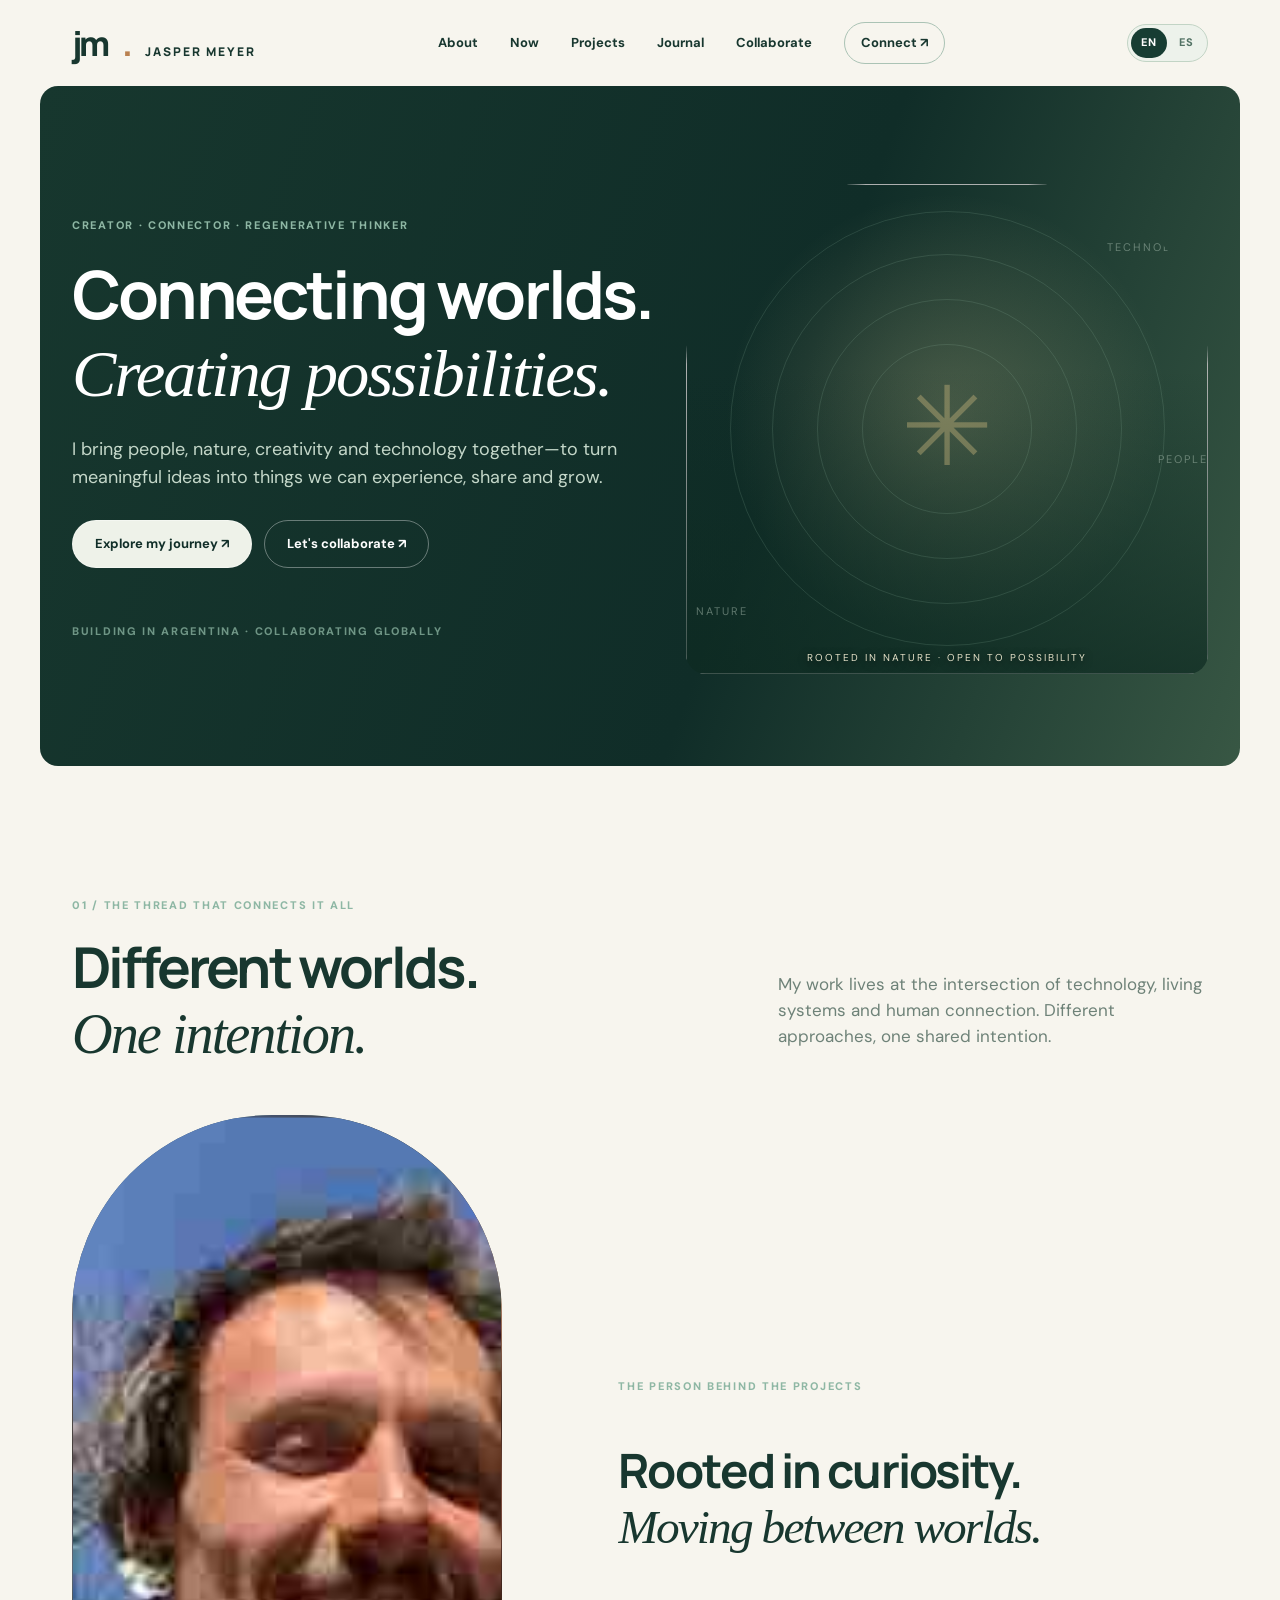
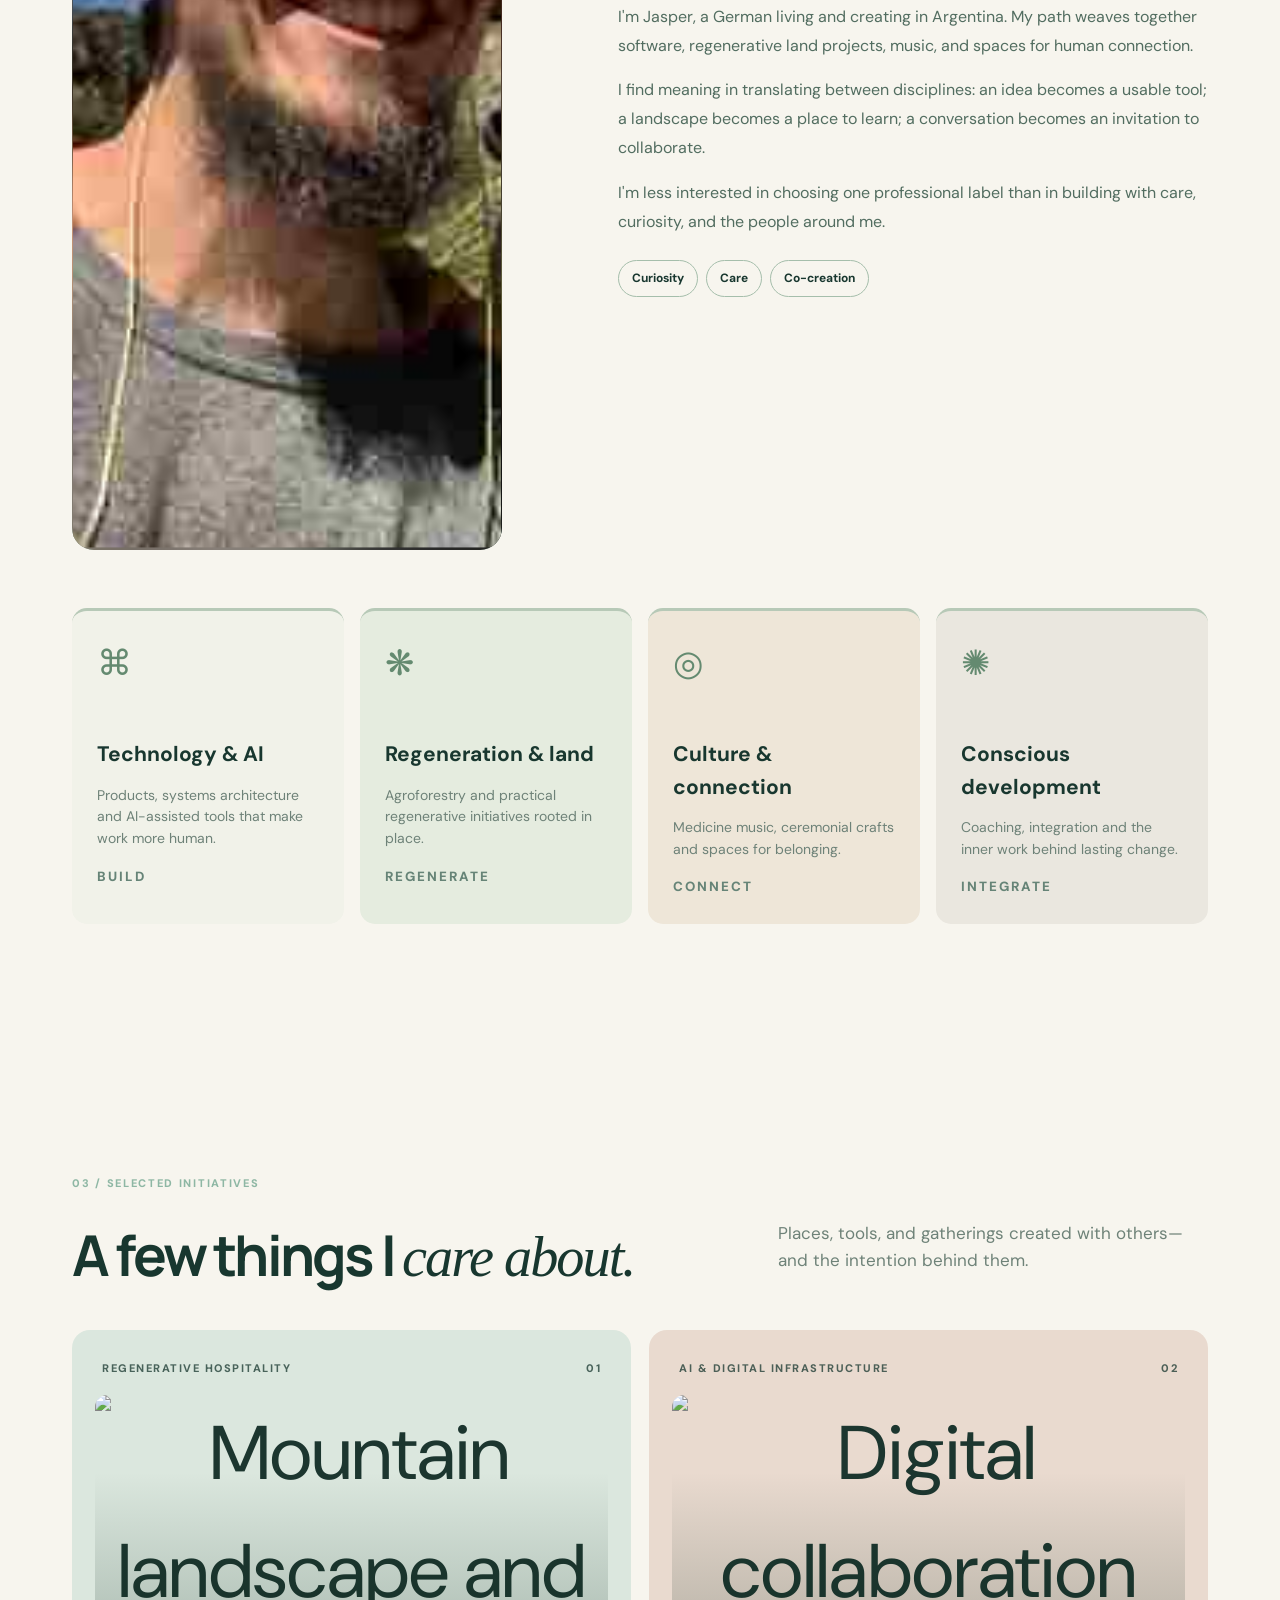
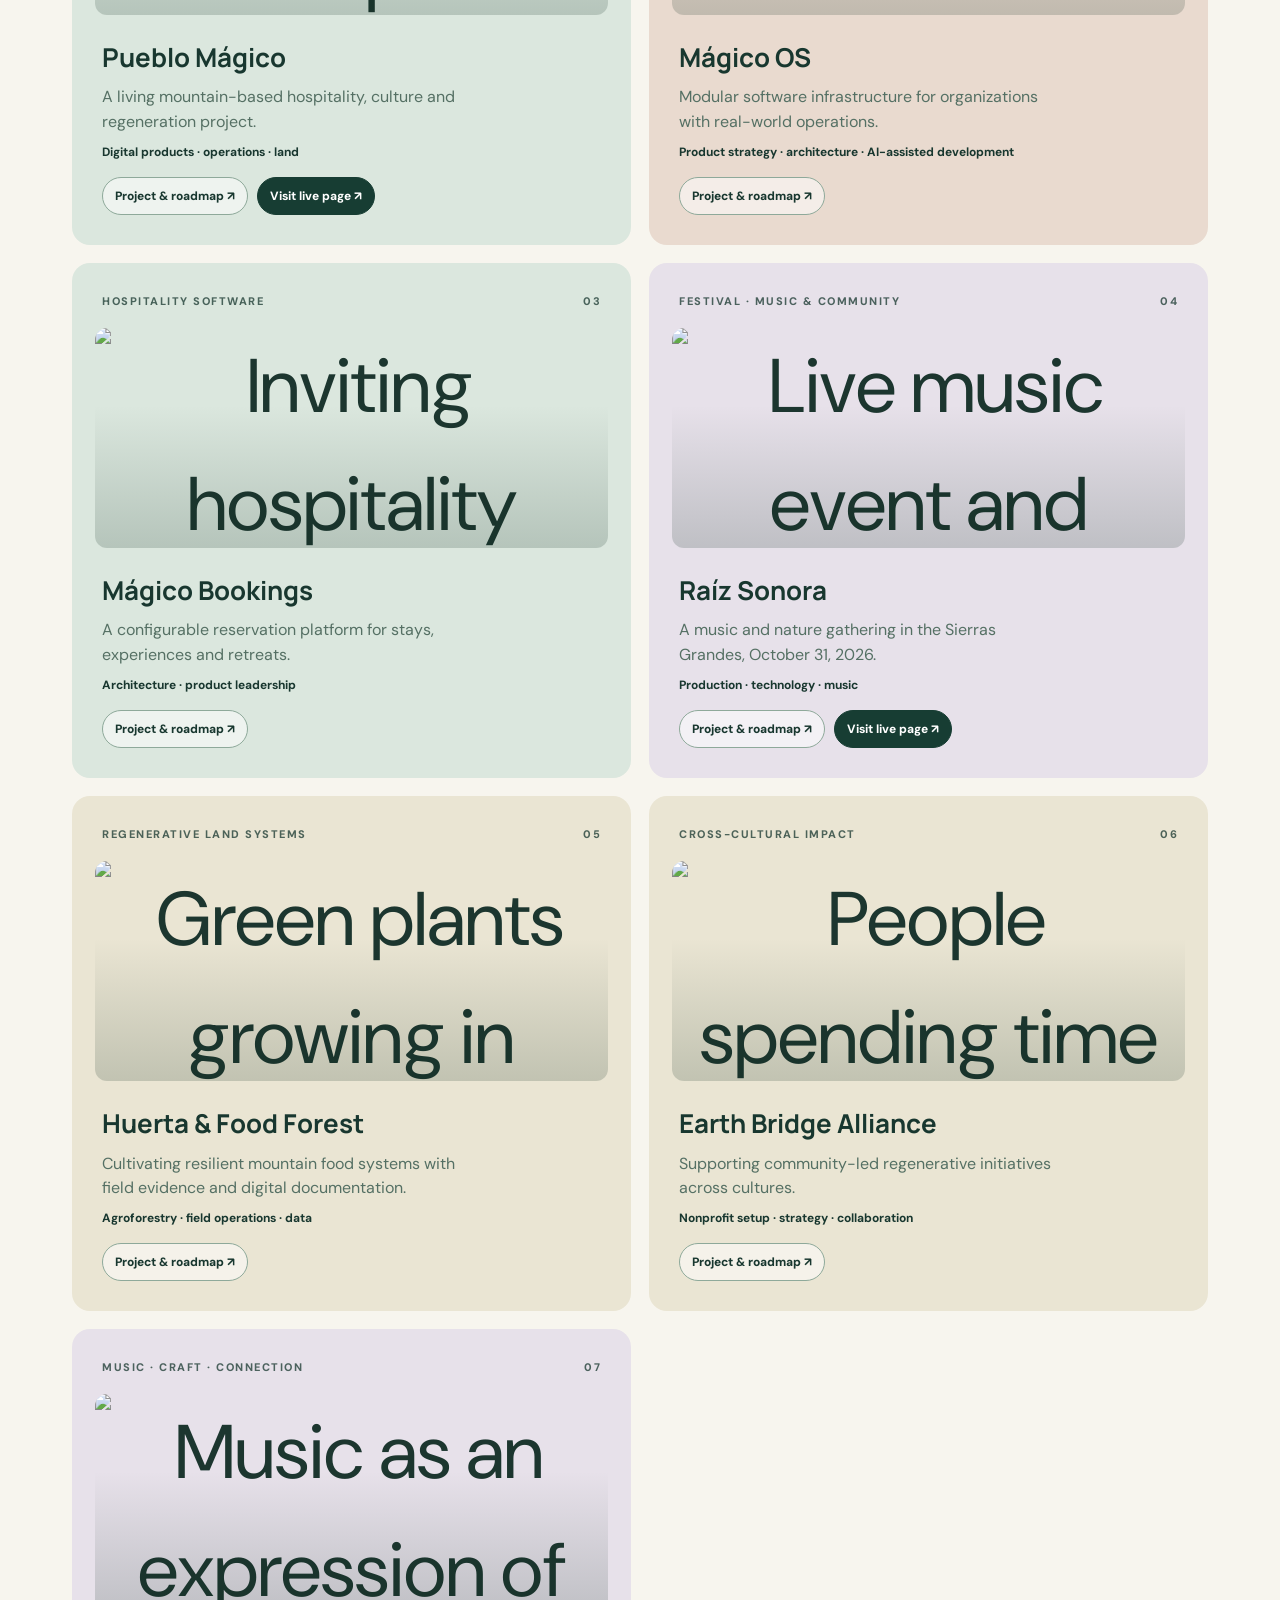
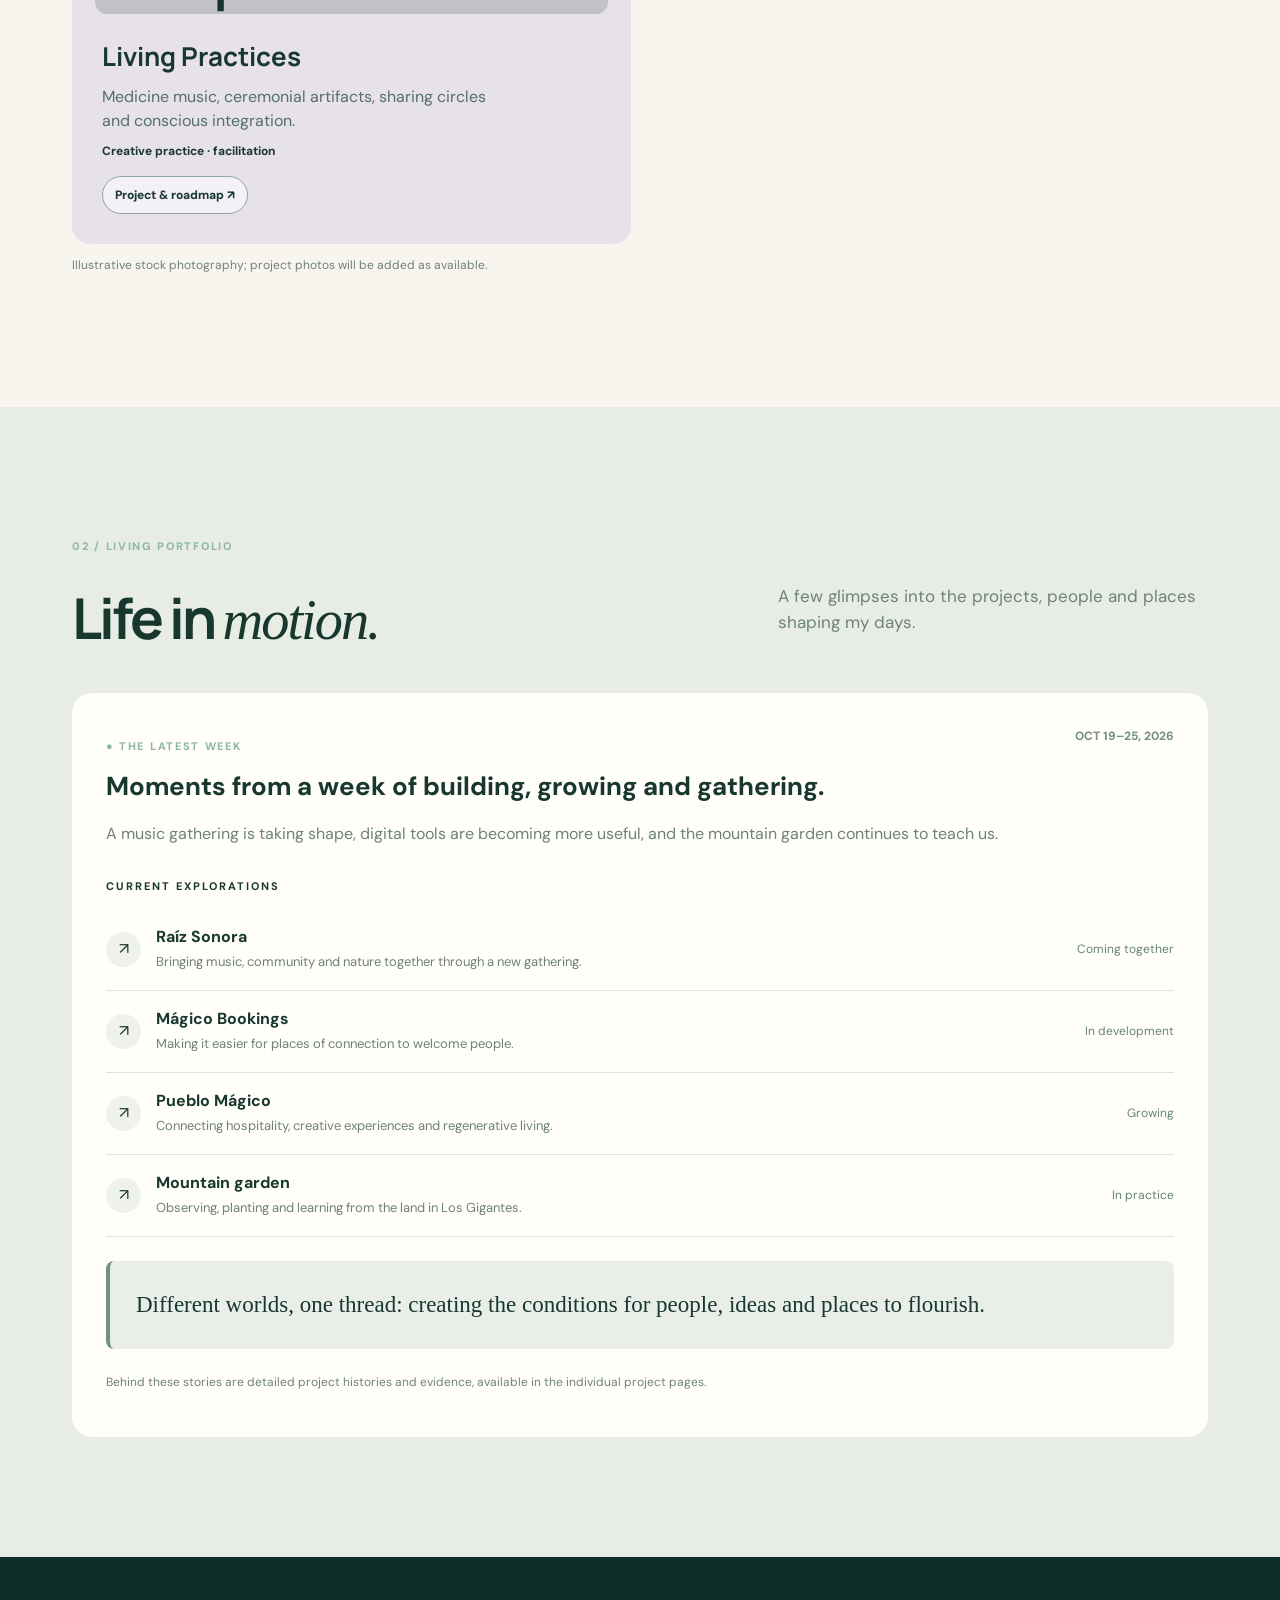
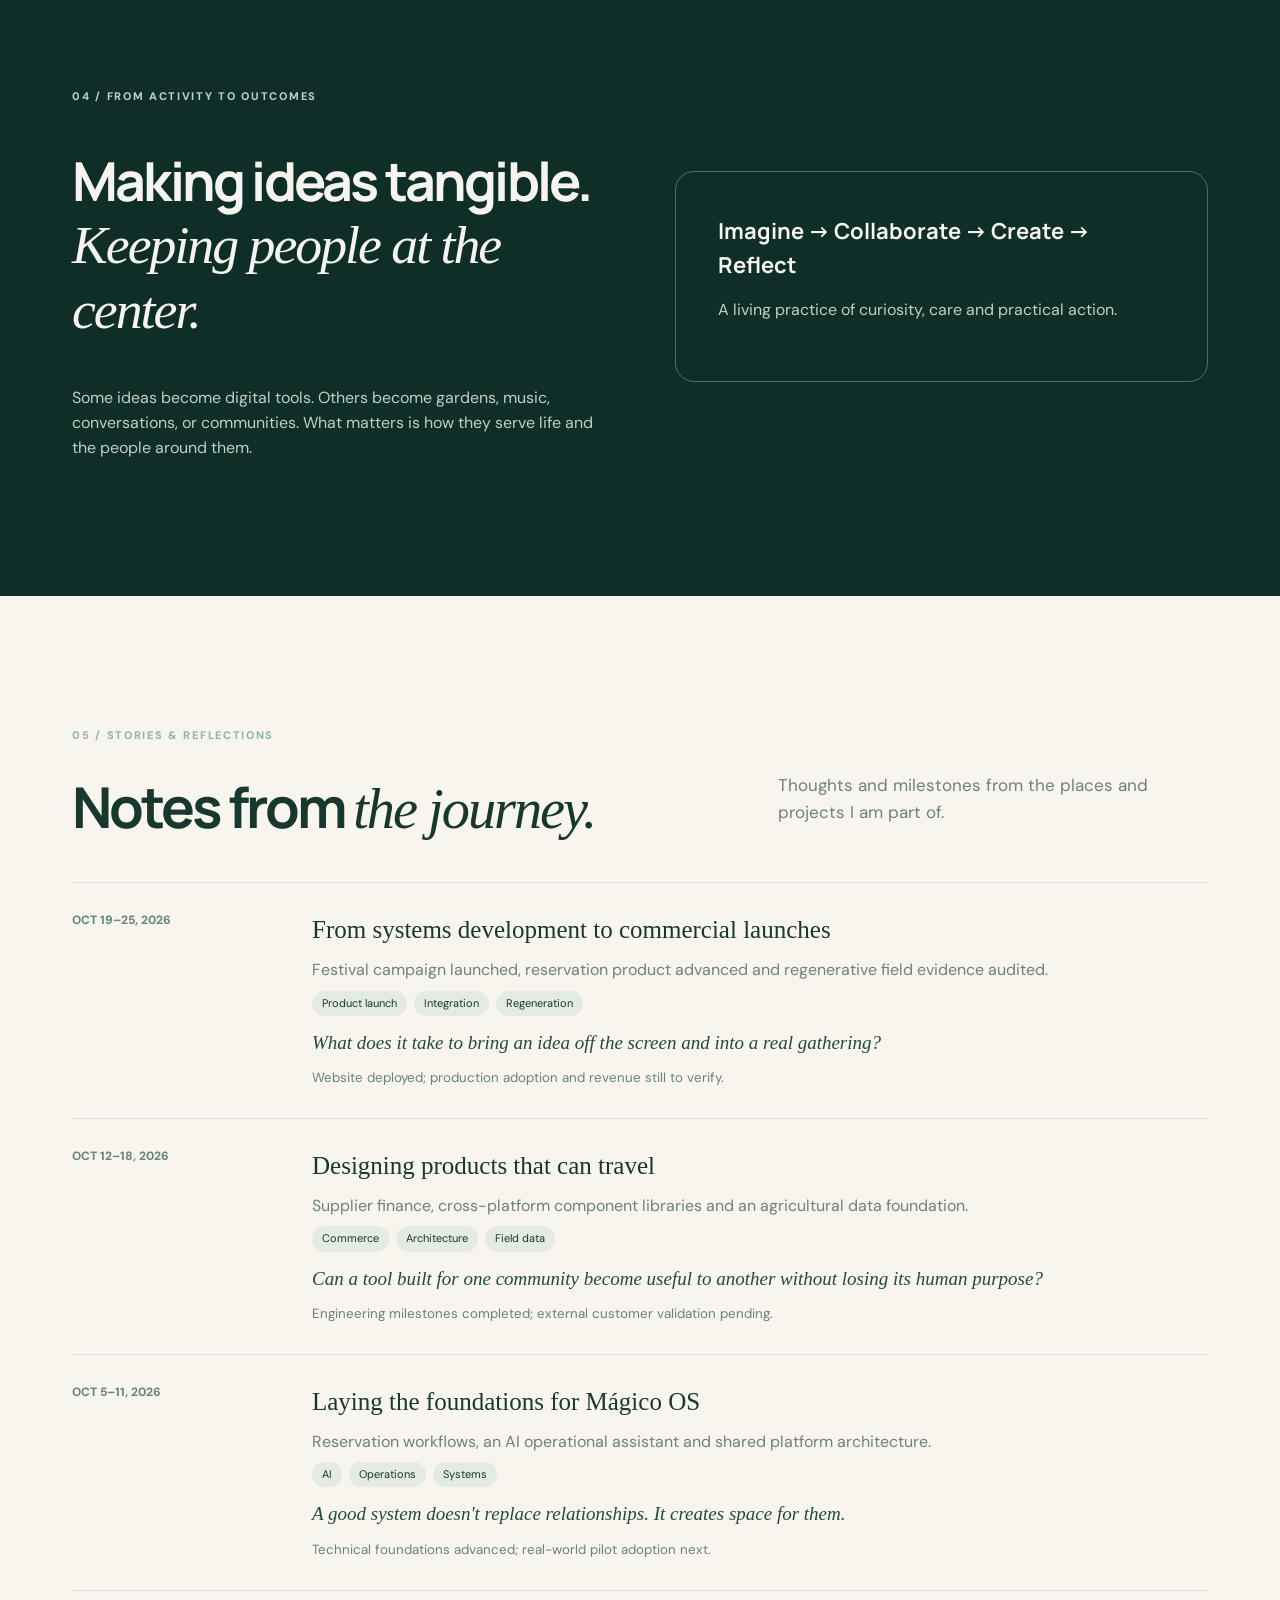
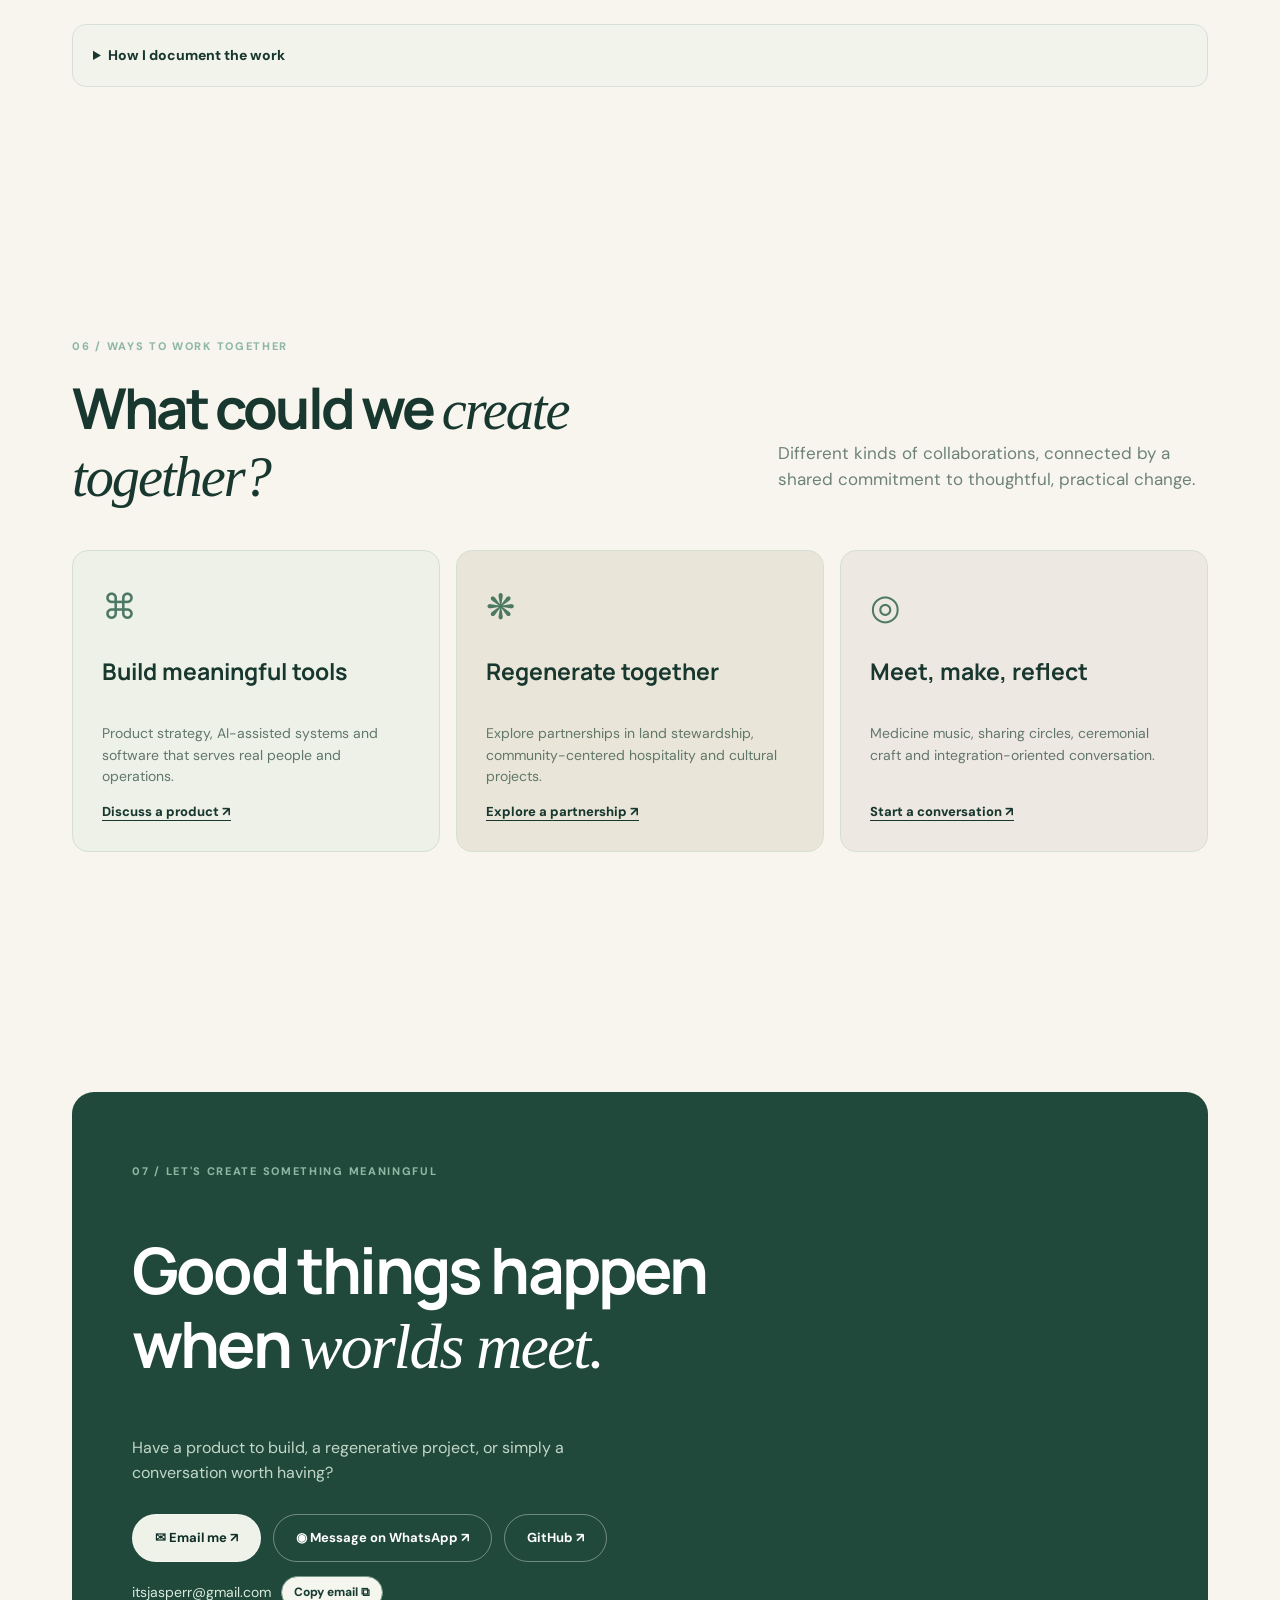
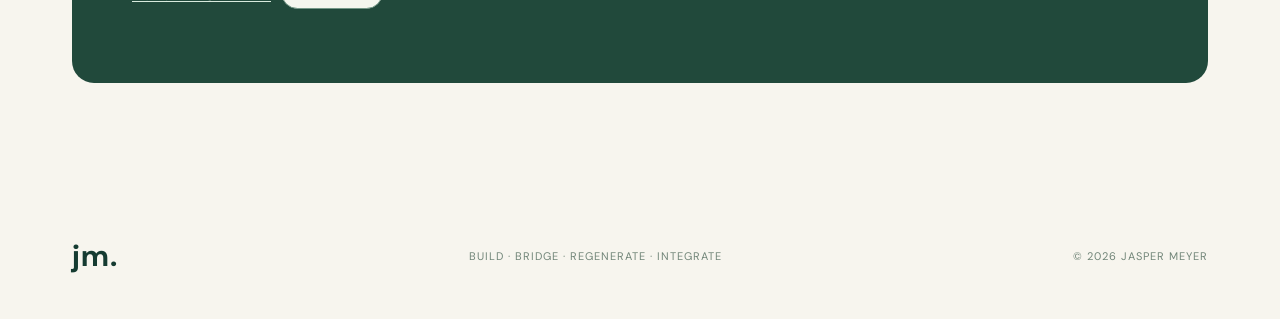
==== commit 4b226017: "content: label authentic personal portrait" ====
--- a/index.html
+++ b/index.html
@@ -1 +1 @@
-<!doctype html><html lang="en"><head><meta charset="utf-8"><meta name="viewport" content="width=device-width, initial-scale=1"><meta name="theme-color" content="#102e28"><meta name="description" content="Jasper Meyer — technology, regeneration and human connection. A living impact portfolio."><title>Jasper Meyer — Living Impact Portfolio</title><link rel="stylesheet" href="./styles.css"></head><body><header class="nav shell"><a class="brand" href="#home">jm<span>.</span> <small>JASPER MEYER</small></a><button class="menu" aria-label="Toggle navigation" aria-expanded="false">☰</button><nav><a href="#about">About</a><a href="#now">Now</a><a href="#projects">Projects</a><a href="#journal">Journal</a><a href="#collaborate">Collaborate</a><a href="#connect">Connect ↗</a></nav></header><main id="home"><section class="hero shell"><div><p class="eyebrow">CREATOR · CONNECTOR · REGENERATIVE THINKER</p><h1>Connecting worlds.<br><em>Creating possibilities.</em></h1><p class="lead">I bring people, nature, creativity and technology together—to turn meaningful ideas into things we can experience, share and grow.</p><div class="actions"><a class="button primary" href="#about">Explore my journey ↗</a><a class="button secondary" href="#connect">Let's collaborate ↗</a></div><p class="eyebrow muted">BUILDING IN ARGENTINA · COLLABORATING GLOBALLY</p></div><div class="hero-art" aria-hidden="true"><img class="hero-photo" src="https://images.unsplash.com/photo-1500534623283-312aade485b7?auto=format&fit=crop&w=1200&q=85" alt="" fetchpriority="high"><div class="hero-art-caption">ROOTED IN NATURE · OPEN TO POSSIBILITY</div><div class="rings" aria-hidden="true"><div class="ring r1"></div><div class="ring r2"></div><div class="ring r3"></div><div class="ring r4"></div><b>✳</b><span class="ringtag t1">TECHNOLOGY</span><span class="ringtag t2">NATURE</span><span class="ringtag t3">PEOPLE</span></div></div></section><section class="section shell" id="about"><p class="eyebrow">01 / THE THREAD THAT CONNECTS IT ALL</p><div class="sectionhead"><h2>Different worlds.<br><em>One intention.</em></h2><p>My work lives at the intersection of technology, living systems and human connection. Different approaches, one shared intention.</p></div><section class="story-feature" aria-labelledby="story-heading"><div class="story-image"><img src="./assets/jasper-portrait.svg" alt="" loading="lazy"><span>PERSONAL PORTRAIT</span></div><div class="story-copy"><p class="eyebrow">THE PERSON BEHIND THE PROJECTS</p><h3 id="story-heading">Rooted in curiosity.<br><em>Moving between worlds.</em></h3><p>I'm Jasper, a German living and creating in Argentina. My path weaves together software, regenerative land projects, music, and spaces for human connection.</p><p>I find meaning in translating between disciplines: an idea becomes a usable tool; a landscape becomes a place to learn; a conversation becomes an invitation to collaborate.</p><p>I'm less interested in choosing one professional label than in building with care, curiosity, and the people around me.</p><div class="story-values"><span>Curiosity</span><span>Care</span><span>Co-creation</span></div></div></section><div class="pillars"><article><span>⌘</span><h3>Technology & AI</h3><p>Products, systems architecture and AI-assisted tools that make work more human.</p><small>BUILD</small></article><article><span>❋</span><h3>Regeneration & land</h3><p>Agroforestry and practical regenerative initiatives rooted in place.</p><small>REGENERATE</small></article><article><span>◎</span><h3>Culture & connection</h3><p>Medicine music, ceremonial crafts and spaces for belonging.</p><small>CONNECT</small></article><article><span>✺</span><h3>Conscious development</h3><p>Coaching, integration and the inner work behind lasting change.</p><small>INTEGRATE</small></article></div></section><section class="section shell" id="projects"><p class="eyebrow">03 / SELECTED INITIATIVES</p><div class="sectionhead"><h2>A few things I <em>care about.</em></h2><p>Places, tools, and gatherings created with others—and the intention behind them.</p></div><div class="projects" id="project-grid"></div><p class="fine image-note">Illustrative stock photography; project photos will be added as available.</p></section><section class="section pale" id="now"><div class="shell"><p class="eyebrow">02 / LIVING PORTFOLIO</p><div class="sectionhead"><h2>Life in <em>motion.</em></h2><p>A few glimpses into the projects, people and places shaping my days.</p></div><div class="nowcard"><div class="weekhead"><div><p class="eyebrow">● THE LATEST WEEK</p><h3 id="week-title">Latest work</h3><p id="week-summary">Loading this week's work…</p></div><span id="week-date"></span></div><div class="metrics" id="metrics" hidden></div><h4>CURRENT EXPLORATIONS</h4><div id="highlights"></div><blockquote id="reflection"></blockquote><p class="fine">Behind these stories are detailed project histories and evidence, available in the individual project pages.</p></div></div></section><section class="section dark" id="impact"><div class="shell impact"><div><p class="eyebrow">04 / FROM ACTIVITY TO OUTCOMES</p><h2>Making ideas tangible.<br><em>Keeping people at the center.</em></h2><p>Some ideas become digital tools. Others become gardens, music, conversations, or communities. What matters is how they serve life and the people around them.</p></div><div class="process"><strong>Imagine → Collaborate → Create → Reflect</strong><p>A living practice of curiosity, care and practical action.</p></div></div></section><section class="section shell" id="journal"><p class="eyebrow">05 / STORIES & REFLECTIONS</p><div class="sectionhead"><h2>Notes from <em>the journey.</em></h2><p>Thoughts and milestones from the places and projects I am part of.</p></div><div id="timeline" class="timeline editorial-timeline"></div><details class="technical-details"><summary>How I document the work</summary><p>Behind each story are operational reviews, delivery records and product roadmaps. These details help keep public narratives grounded without reducing meaningful work to activity counts.</p><div class="metrics technical-metrics" id="public-evidence"></div></details></section><section class="section shell offers-section" id="collaborate"><p class="eyebrow">06 / WAYS TO WORK TOGETHER</p><div class="sectionhead"><h2>What could we <em>create together?</em></h2><p>Different kinds of collaborations, connected by a shared commitment to thoughtful, practical change.</p></div><div class="offer-grid"><article><span class="offer-symbol">⌘</span><h3>Build meaningful tools</h3><p>Product strategy, AI-assisted systems and software that serves real people and operations.</p><a href="#connect">Discuss a product ↗</a></article><article><span class="offer-symbol">❋</span><h3>Regenerate together</h3><p>Explore partnerships in land stewardship, community-centered hospitality and cultural projects.</p><a href="#connect">Explore a partnership ↗</a></article><article><span class="offer-symbol">◎</span><h3>Meet, make, reflect</h3><p>Medicine music, sharing circles, ceremonial craft and integration-oriented conversation.</p><a href="#connect">Start a conversation ↗</a></article></div></section><section class="section shell" id="connect"><div class="connect"><p class="eyebrow">07 / LET'S CREATE SOMETHING MEANINGFUL</p><h2>Good things happen<br>when <em>worlds meet.</em></h2><p>Have a product to build, a regenerative project, or simply a conversation worth having?</p><div class="actions contact-actions"><a class="button primary" href="mailto:itsjasperr@gmail.com" aria-label="Email Jasper Meyer">✉ Email me ↗</a><button class="button secondary" type="button" id="whatsapp-open" aria-haspopup="dialog" aria-controls="whatsapp-dialog">◉ Message on WhatsApp ↗</button><a class="button secondary" href="https://github.com/itsJASPERr" target="_blank" rel="noopener noreferrer">GitHub ↗</a></div><p class="contact-email"><a href="mailto:itsjasperr@gmail.com">itsjasperr@gmail.com</a> <button id="copy-email" type="button" class="copy-email" aria-label="Copy email address">Copy email <span aria-hidden="true">⧉</span></button></p><p class="fine" id="email-copy-feedback" role="status" aria-live="polite"></p><dialog id="whatsapp-dialog" class="whatsapp-dialog" aria-labelledby="whatsapp-dialog-title" aria-describedby="whatsapp-dialog-description"><form id="whatsapp-form" class="whatsapp-form"><div class="whatsapp-dialog-header"><div><p class="eyebrow">START A CONVERSATION</p><h3 id="whatsapp-dialog-title">Let's connect on WhatsApp.</h3></div><button type="button" class="dialog-close" id="whatsapp-close" aria-label="Close WhatsApp message form">×</button></div><p id="whatsapp-dialog-description">Write your message below. When you continue, WhatsApp opens with your message ready to send.</p><label for="whatsapp-message">Your message</label><textarea id="whatsapp-message" name="message" maxlength="2000" rows="5" required placeholder="Hi Jasper! I found your portfolio and would love to talk about..."></textarea><p class="fine">Your message is not sent automatically. You'll confirm it in WhatsApp.</p><div class="dialog-actions"><button type="button" class="button dialog-cancel" id="whatsapp-cancel">Cancel</button><button type="submit" class="button dialog-submit">Continue to WhatsApp ↗</button></div></form></dialog></div></section></main><footer class="shell footer"><strong>jm.</strong><span>BUILD · BRIDGE · REGENERATE · INTEGRATE</span><span>© <span id="year"></span> JASPER MEYER</span></footer><button type="button" id="back-to-top" class="back-to-top" aria-label="Back to top" title="Back to top">↑</button><script src="./i18n.js" defer></script><script src="./app.js" defer></script></body></html>+<!doctype html><html lang="en"><head><meta charset="utf-8"><meta name="viewport" content="width=device-width, initial-scale=1"><meta name="theme-color" content="#102e28"><meta name="description" content="Jasper Meyer — technology, regeneration and human connection. A living impact portfolio."><title>Jasper Meyer — Living Impact Portfolio</title><link rel="stylesheet" href="./styles.css"></head><body><header class="nav shell"><a class="brand" href="#home">jm<span>.</span> <small>JASPER MEYER</small></a><button class="menu" aria-label="Toggle navigation" aria-expanded="false">☰</button><nav><a href="#about">About</a><a href="#now">Now</a><a href="#projects">Projects</a><a href="#journal">Journal</a><a href="#collaborate">Collaborate</a><a href="#connect">Connect ↗</a></nav></header><main id="home"><section class="hero shell"><div><p class="eyebrow">CREATOR · CONNECTOR · REGENERATIVE THINKER</p><h1>Connecting worlds.<br><em>Creating possibilities.</em></h1><p class="lead">I bring people, nature, creativity and technology together—to turn meaningful ideas into things we can experience, share and grow.</p><div class="actions"><a class="button primary" href="#about">Explore my journey ↗</a><a class="button secondary" href="#connect">Let's collaborate ↗</a></div><p class="eyebrow muted">BUILDING IN ARGENTINA · COLLABORATING GLOBALLY</p></div><div class="hero-art" aria-hidden="true"><img class="hero-photo" src="https://images.unsplash.com/photo-1500534623283-312aade485b7?auto=format&fit=crop&w=1200&q=85" alt="" fetchpriority="high"><div class="hero-art-caption">ROOTED IN NATURE · OPEN TO POSSIBILITY</div><div class="rings" aria-hidden="true"><div class="ring r1"></div><div class="ring r2"></div><div class="ring r3"></div><div class="ring r4"></div><b>✳</b><span class="ringtag t1">TECHNOLOGY</span><span class="ringtag t2">NATURE</span><span class="ringtag t3">PEOPLE</span></div></div></section><section class="section shell" id="about"><p class="eyebrow">01 / THE THREAD THAT CONNECTS IT ALL</p><div class="sectionhead"><h2>Different worlds.<br><em>One intention.</em></h2><p>My work lives at the intersection of technology, living systems and human connection. Different approaches, one shared intention.</p></div><section class="story-feature" aria-labelledby="story-heading"><div class="story-image"><img src="./assets/jasper-portrait.svg" alt="" loading="lazy"><span>JASPER MEYER</span></div><div class="story-copy"><p class="eyebrow">THE PERSON BEHIND THE PROJECTS</p><h3 id="story-heading">Rooted in curiosity.<br><em>Moving between worlds.</em></h3><p>I'm Jasper, a German living and creating in Argentina. My path weaves together software, regenerative land projects, music, and spaces for human connection.</p><p>I find meaning in translating between disciplines: an idea becomes a usable tool; a landscape becomes a place to learn; a conversation becomes an invitation to collaborate.</p><p>I'm less interested in choosing one professional label than in building with care, curiosity, and the people around me.</p><div class="story-values"><span>Curiosity</span><span>Care</span><span>Co-creation</span></div></div></section><div class="pillars"><article><span>⌘</span><h3>Technology & AI</h3><p>Products, systems architecture and AI-assisted tools that make work more human.</p><small>BUILD</small></article><article><span>❋</span><h3>Regeneration & land</h3><p>Agroforestry and practical regenerative initiatives rooted in place.</p><small>REGENERATE</small></article><article><span>◎</span><h3>Culture & connection</h3><p>Medicine music, ceremonial crafts and spaces for belonging.</p><small>CONNECT</small></article><article><span>✺</span><h3>Conscious development</h3><p>Coaching, integration and the inner work behind lasting change.</p><small>INTEGRATE</small></article></div></section><section class="section shell" id="projects"><p class="eyebrow">03 / SELECTED INITIATIVES</p><div class="sectionhead"><h2>A few things I <em>care about.</em></h2><p>Places, tools, and gatherings created with others—and the intention behind them.</p></div><div class="projects" id="project-grid"></div><p class="fine image-note">Illustrative stock photography; project photos will be added as available.</p></section><section class="section pale" id="now"><div class="shell"><p class="eyebrow">02 / LIVING PORTFOLIO</p><div class="sectionhead"><h2>Life in <em>motion.</em></h2><p>A few glimpses into the projects, people and places shaping my days.</p></div><div class="nowcard"><div class="weekhead"><div><p class="eyebrow">● THE LATEST WEEK</p><h3 id="week-title">Latest work</h3><p id="week-summary">Loading this week's work…</p></div><span id="week-date"></span></div><div class="metrics" id="metrics" hidden></div><h4>CURRENT EXPLORATIONS</h4><div id="highlights"></div><blockquote id="reflection"></blockquote><p class="fine">Behind these stories are detailed project histories and evidence, available in the individual project pages.</p></div></div></section><section class="section dark" id="impact"><div class="shell impact"><div><p class="eyebrow">04 / FROM ACTIVITY TO OUTCOMES</p><h2>Making ideas tangible.<br><em>Keeping people at the center.</em></h2><p>Some ideas become digital tools. Others become gardens, music, conversations, or communities. What matters is how they serve life and the people around them.</p></div><div class="process"><strong>Imagine → Collaborate → Create → Reflect</strong><p>A living practice of curiosity, care and practical action.</p></div></div></section><section class="section shell" id="journal"><p class="eyebrow">05 / STORIES & REFLECTIONS</p><div class="sectionhead"><h2>Notes from <em>the journey.</em></h2><p>Thoughts and milestones from the places and projects I am part of.</p></div><div id="timeline" class="timeline editorial-timeline"></div><details class="technical-details"><summary>How I document the work</summary><p>Behind each story are operational reviews, delivery records and product roadmaps. These details help keep public narratives grounded without reducing meaningful work to activity counts.</p><div class="metrics technical-metrics" id="public-evidence"></div></details></section><section class="section shell offers-section" id="collaborate"><p class="eyebrow">06 / WAYS TO WORK TOGETHER</p><div class="sectionhead"><h2>What could we <em>create together?</em></h2><p>Different kinds of collaborations, connected by a shared commitment to thoughtful, practical change.</p></div><div class="offer-grid"><article><span class="offer-symbol">⌘</span><h3>Build meaningful tools</h3><p>Product strategy, AI-assisted systems and software that serves real people and operations.</p><a href="#connect">Discuss a product ↗</a></article><article><span class="offer-symbol">❋</span><h3>Regenerate together</h3><p>Explore partnerships in land stewardship, community-centered hospitality and cultural projects.</p><a href="#connect">Explore a partnership ↗</a></article><article><span class="offer-symbol">◎</span><h3>Meet, make, reflect</h3><p>Medicine music, sharing circles, ceremonial craft and integration-oriented conversation.</p><a href="#connect">Start a conversation ↗</a></article></div></section><section class="section shell" id="connect"><div class="connect"><p class="eyebrow">07 / LET'S CREATE SOMETHING MEANINGFUL</p><h2>Good things happen<br>when <em>worlds meet.</em></h2><p>Have a product to build, a regenerative project, or simply a conversation worth having?</p><div class="actions contact-actions"><a class="button primary" href="mailto:itsjasperr@gmail.com" aria-label="Email Jasper Meyer">✉ Email me ↗</a><button class="button secondary" type="button" id="whatsapp-open" aria-haspopup="dialog" aria-controls="whatsapp-dialog">◉ Message on WhatsApp ↗</button><a class="button secondary" href="https://github.com/itsJASPERr" target="_blank" rel="noopener noreferrer">GitHub ↗</a></div><p class="contact-email"><a href="mailto:itsjasperr@gmail.com">itsjasperr@gmail.com</a> <button id="copy-email" type="button" class="copy-email" aria-label="Copy email address">Copy email <span aria-hidden="true">⧉</span></button></p><p class="fine" id="email-copy-feedback" role="status" aria-live="polite"></p><dialog id="whatsapp-dialog" class="whatsapp-dialog" aria-labelledby="whatsapp-dialog-title" aria-describedby="whatsapp-dialog-description"><form id="whatsapp-form" class="whatsapp-form"><div class="whatsapp-dialog-header"><div><p class="eyebrow">START A CONVERSATION</p><h3 id="whatsapp-dialog-title">Let's connect on WhatsApp.</h3></div><button type="button" class="dialog-close" id="whatsapp-close" aria-label="Close WhatsApp message form">×</button></div><p id="whatsapp-dialog-description">Write your message below. When you continue, WhatsApp opens with your message ready to send.</p><label for="whatsapp-message">Your message</label><textarea id="whatsapp-message" name="message" maxlength="2000" rows="5" required placeholder="Hi Jasper! I found your portfolio and would love to talk about..."></textarea><p class="fine">Your message is not sent automatically. You'll confirm it in WhatsApp.</p><div class="dialog-actions"><button type="button" class="button dialog-cancel" id="whatsapp-cancel">Cancel</button><button type="submit" class="button dialog-submit">Continue to WhatsApp ↗</button></div></form></dialog></div></section></main><footer class="shell footer"><strong>jm.</strong><span>BUILD · BRIDGE · REGENERATE · INTEGRATE</span><span>© <span id="year"></span> JASPER MEYER</span></footer><button type="button" id="back-to-top" class="back-to-top" aria-label="Back to top" title="Back to top">↑</button><script src="./i18n.js" defer></script><script src="./app.js" defer></script></body></html>
--- a/styles.css
+++ b/styles.css
@@ -22,3 +22,10 @@
 
 /* v0.3 personal story, case studies, collaboration, editorial journal */
 .story-feature{display:grid;grid-template-columns:minmax(0,.9fr) minmax(0,1.1fr);gap:clamp(24px,5vw,75px);align-items:center;margin:48px 0 58px}.story-image{position:relative;min-height:460px;border-radius:200px 200px 22px 22px;overflow:hidden;background:#d7e3d4}.story-image img{width:100%;height:100%;object-fit:cover;position:absolute;inset:0}.story-image span{position:absolute;bottom:16px;left:18px;color:#fff;background:#173d33cc;padding:5px 10px;border-radius:30px;font-size:10px;letter-spacing:1px}.story-copy h3{font-family:Manrope,sans-serif;letter-spacing:-1.9px;font-size:clamp(31px,3.7vw,49px);line-height:1.17}.story-copy h3 em{font-family:Georgia,serif;font-weight:400}.story-copy p:not(.eyebrow){font-size:16px;line-height:1.8;color:#526d60}.story-values{display:flex;flex-wrap:wrap;gap:8px;margin-top:24px}.story-values span{border:1px solid #a5beab;border-radius:24px;padding:8px 13px;font-size:12px;font-weight:700}.offer-grid{display:grid;grid-template-columns:repeat(3,minmax(0,1fr));gap:16px}.offer-grid article{display:flex;flex-direction:column;background:#edf1e8;border:1px solid #d5e0d4;border-radius:16px;padding:29px;min-height:290px}.offer-grid article:nth-child(2){background:#e9e6d9}.offer-grid article:nth-child(3){background:#eee8e2}.offer-symbol{font-size:35px;color:#4d7862}.offer-grid h3{font-family:Manrope,sans-serif;font-size:23px;line-height:1.25}.offer-grid p{color:#617769;font-size:14px;flex:1}.offer-grid a{font-size:13px;font-weight:800;text-decoration:underline;text-underline-offset:4px}.technical-details{margin-top:33px;border:1px solid #d7e0d7;border-radius:14px;padding:20px;background:#f2f3eb}.technical-details summary{cursor:pointer;font-size:14px;font-weight:800}.technical-details>p{color:#657a6c;font-size:14px}.technical-details .technical-metrics{margin-bottom:0}.editorial-timeline .entry>div{max-width:780px}.journal-insight{font-family:Georgia,serif;font-size:19px!important;color:#244b39!important;font-style:italic}.case-study-grid{display:grid;grid-template-columns:repeat(2,minmax(0,1fr));gap:18px;margin-top:34px}.case-study-grid article{background:white;border:1px solid var(--line);border-radius:17px;padding:28px;min-height:210px}.case-study-grid article>span{color:#70917d;font-size:12px;letter-spacing:2px;font-weight:700}.case-study-grid h3{font-family:Manrope;font-size:20px;margin:10px 0}.case-study-grid p{color:#617d70;line-height:1.7}.offer-grid a:focus-visible,.technical-details summary:focus-visible{outline:3px solid #bb9858;outline-offset:3px}@media(max-width:800px){.story-feature{grid-template-columns:1fr}.story-image{min-height:350px;max-width:520px}.offer-grid{grid-template-columns:1fr}.offer-grid article{min-height:220px}.case-study-grid{grid-template-columns:1fr}}@media(max-width:520px){.story-image{min-height:280px}.story-copy h3{font-size:32px}.technical-details{padding:13px}.case-study-grid article{padding:20px}}
+
+/* Personal photo: preserve portrait framing without stretching the selfie */
+.story-image{max-width:430px;min-height:510px;isolation:isolate;background:#a5beac}
+.story-image::before{content:"";position:absolute;inset:-24px;background:url("./assets/jasper-portrait.svg") center/cover no-repeat;filter:blur(28px) brightness(.82);transform:scale(1.12);z-index:-1}
+.story-image img{position:relative;width:auto;max-width:100%;height:100%;object-fit:contain;margin:0 auto;display:block;z-index:1}
+@media(max-width:800px){.story-image{min-height:430px}}
+@media(max-width:520px){.story-image{min-height:375px;max-width:100%}}
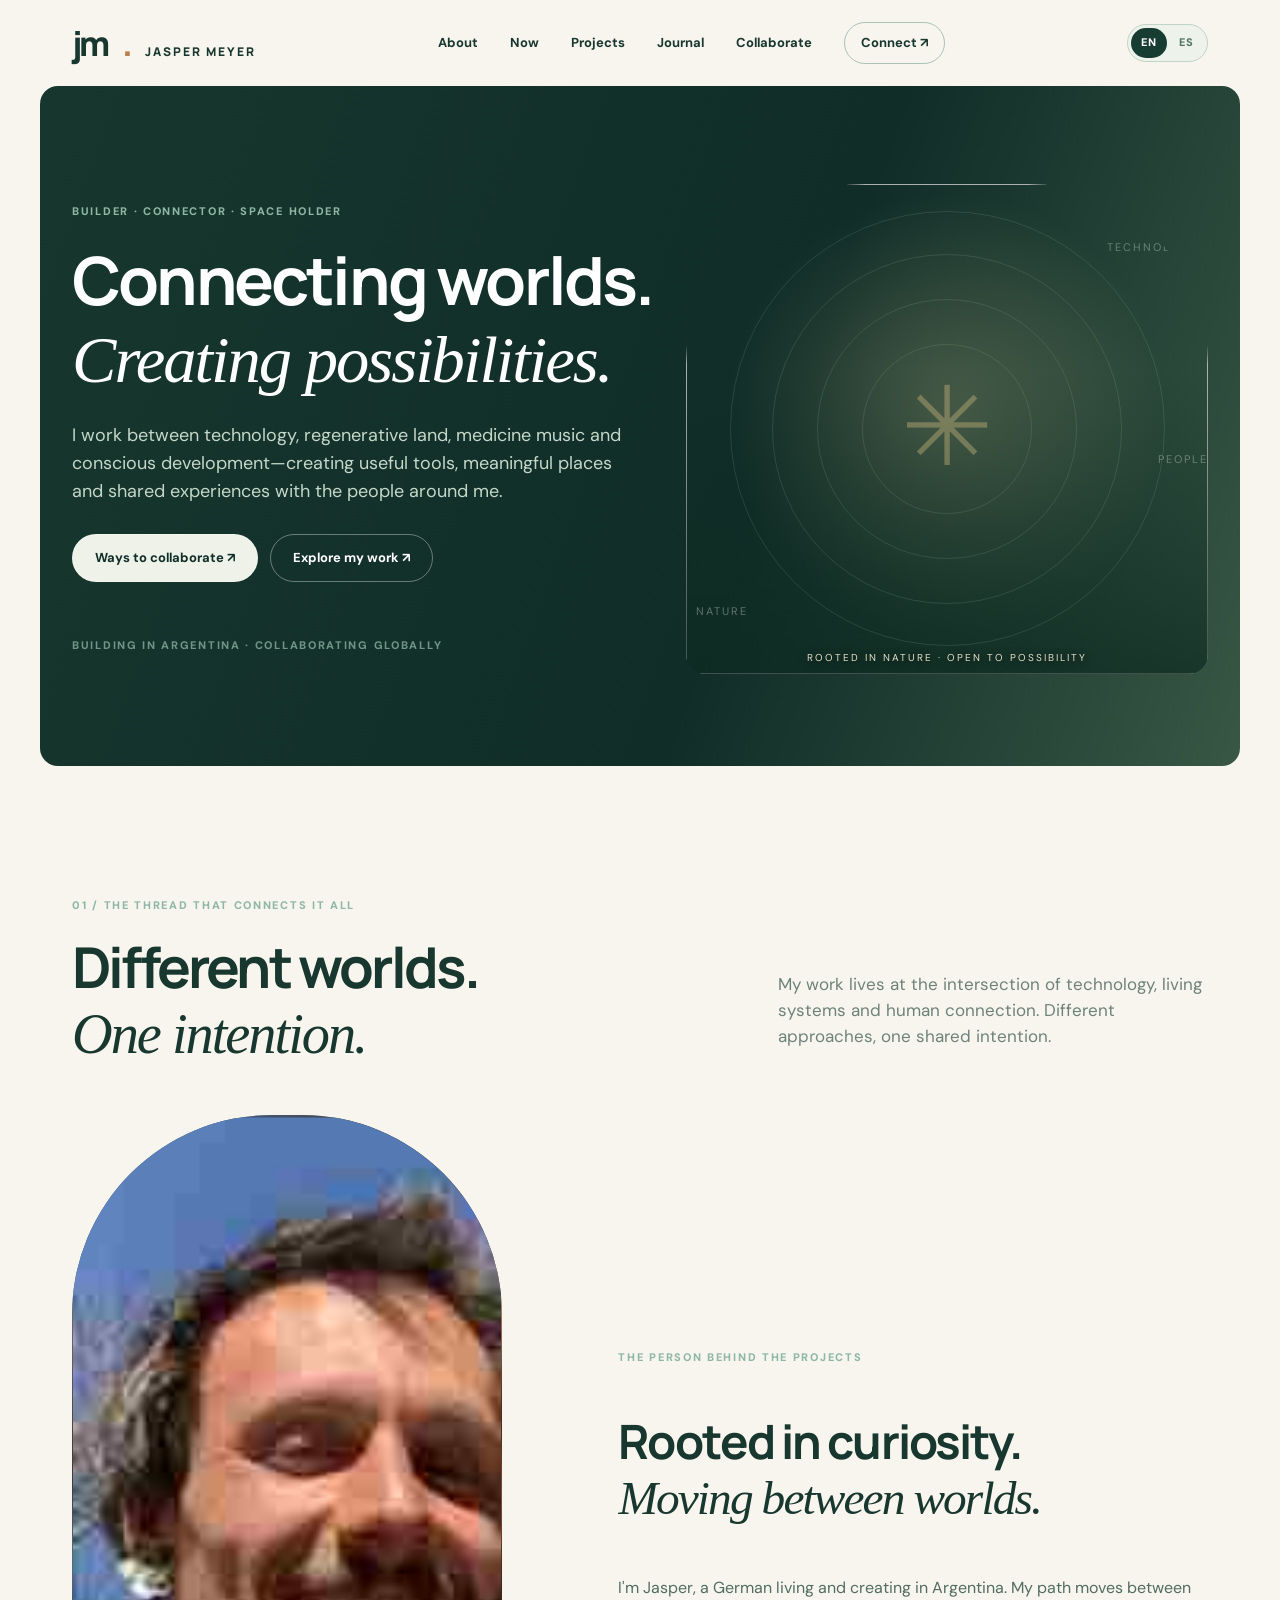
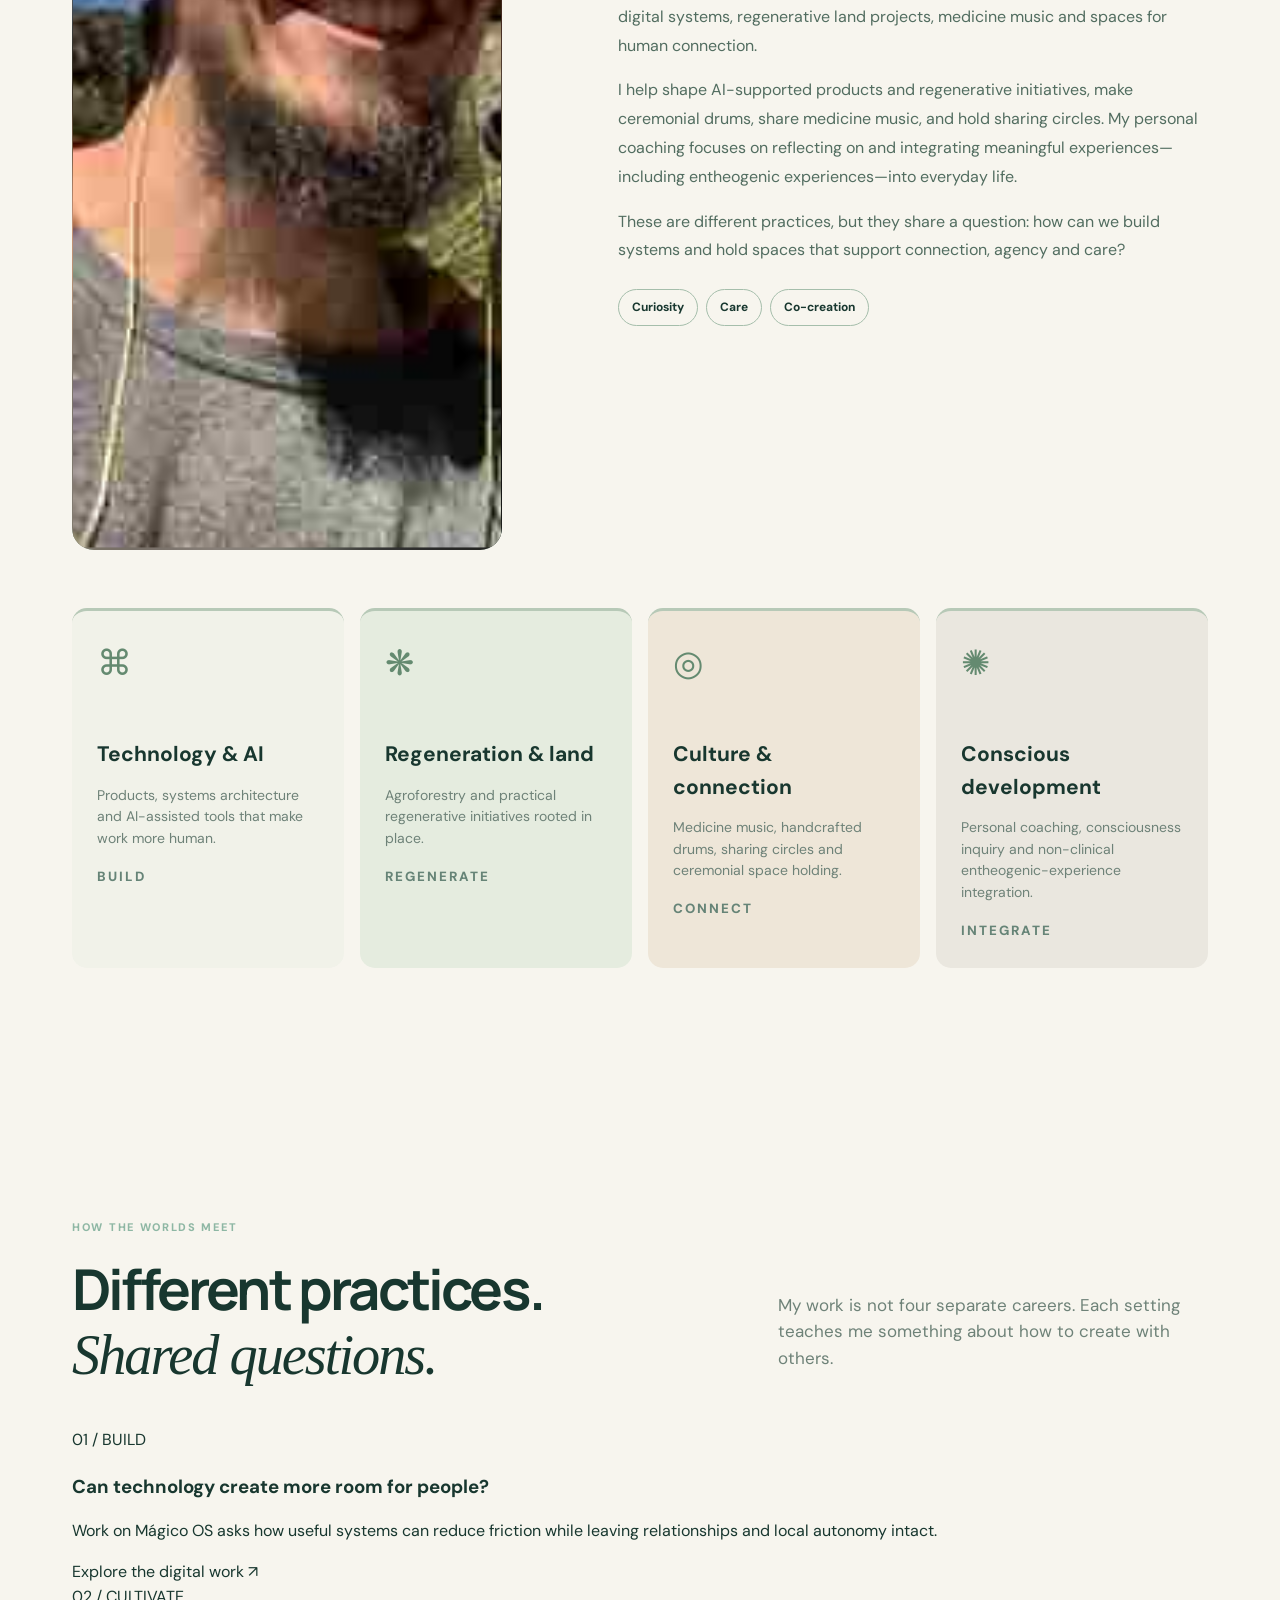
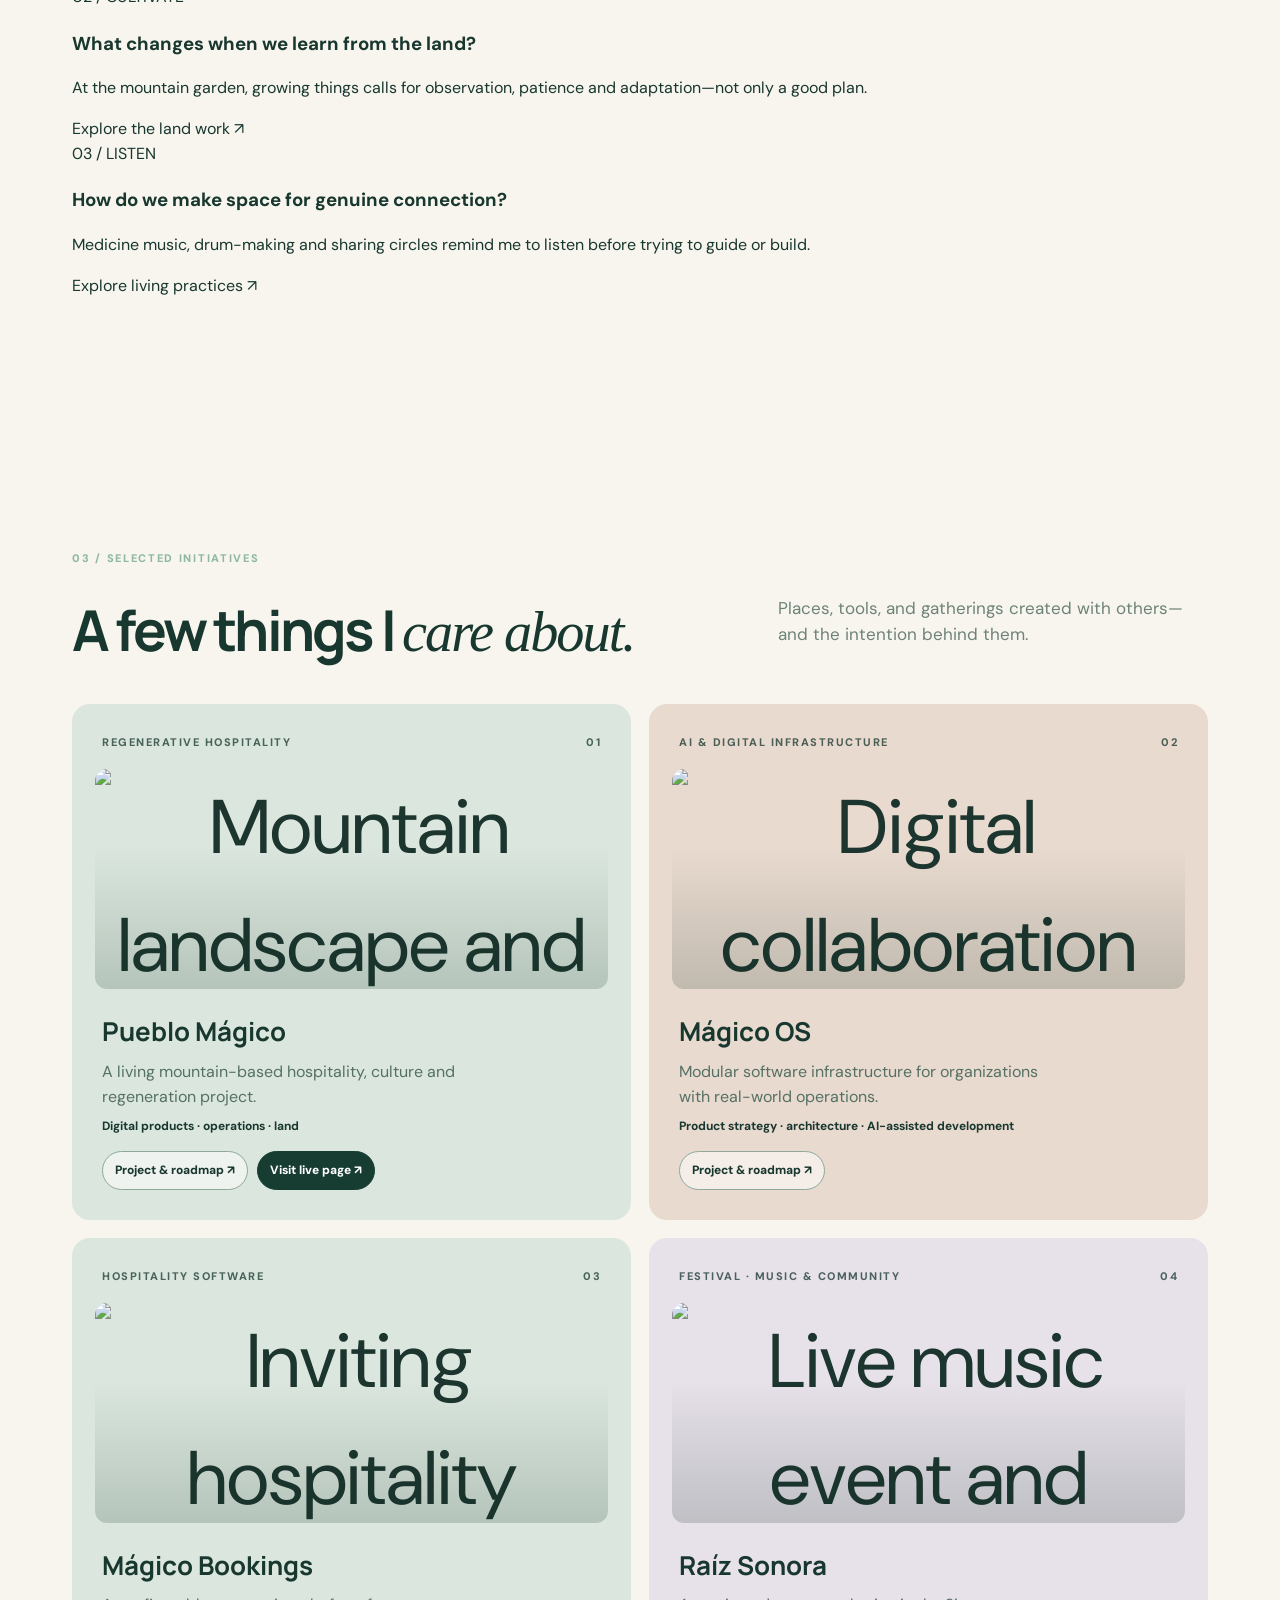
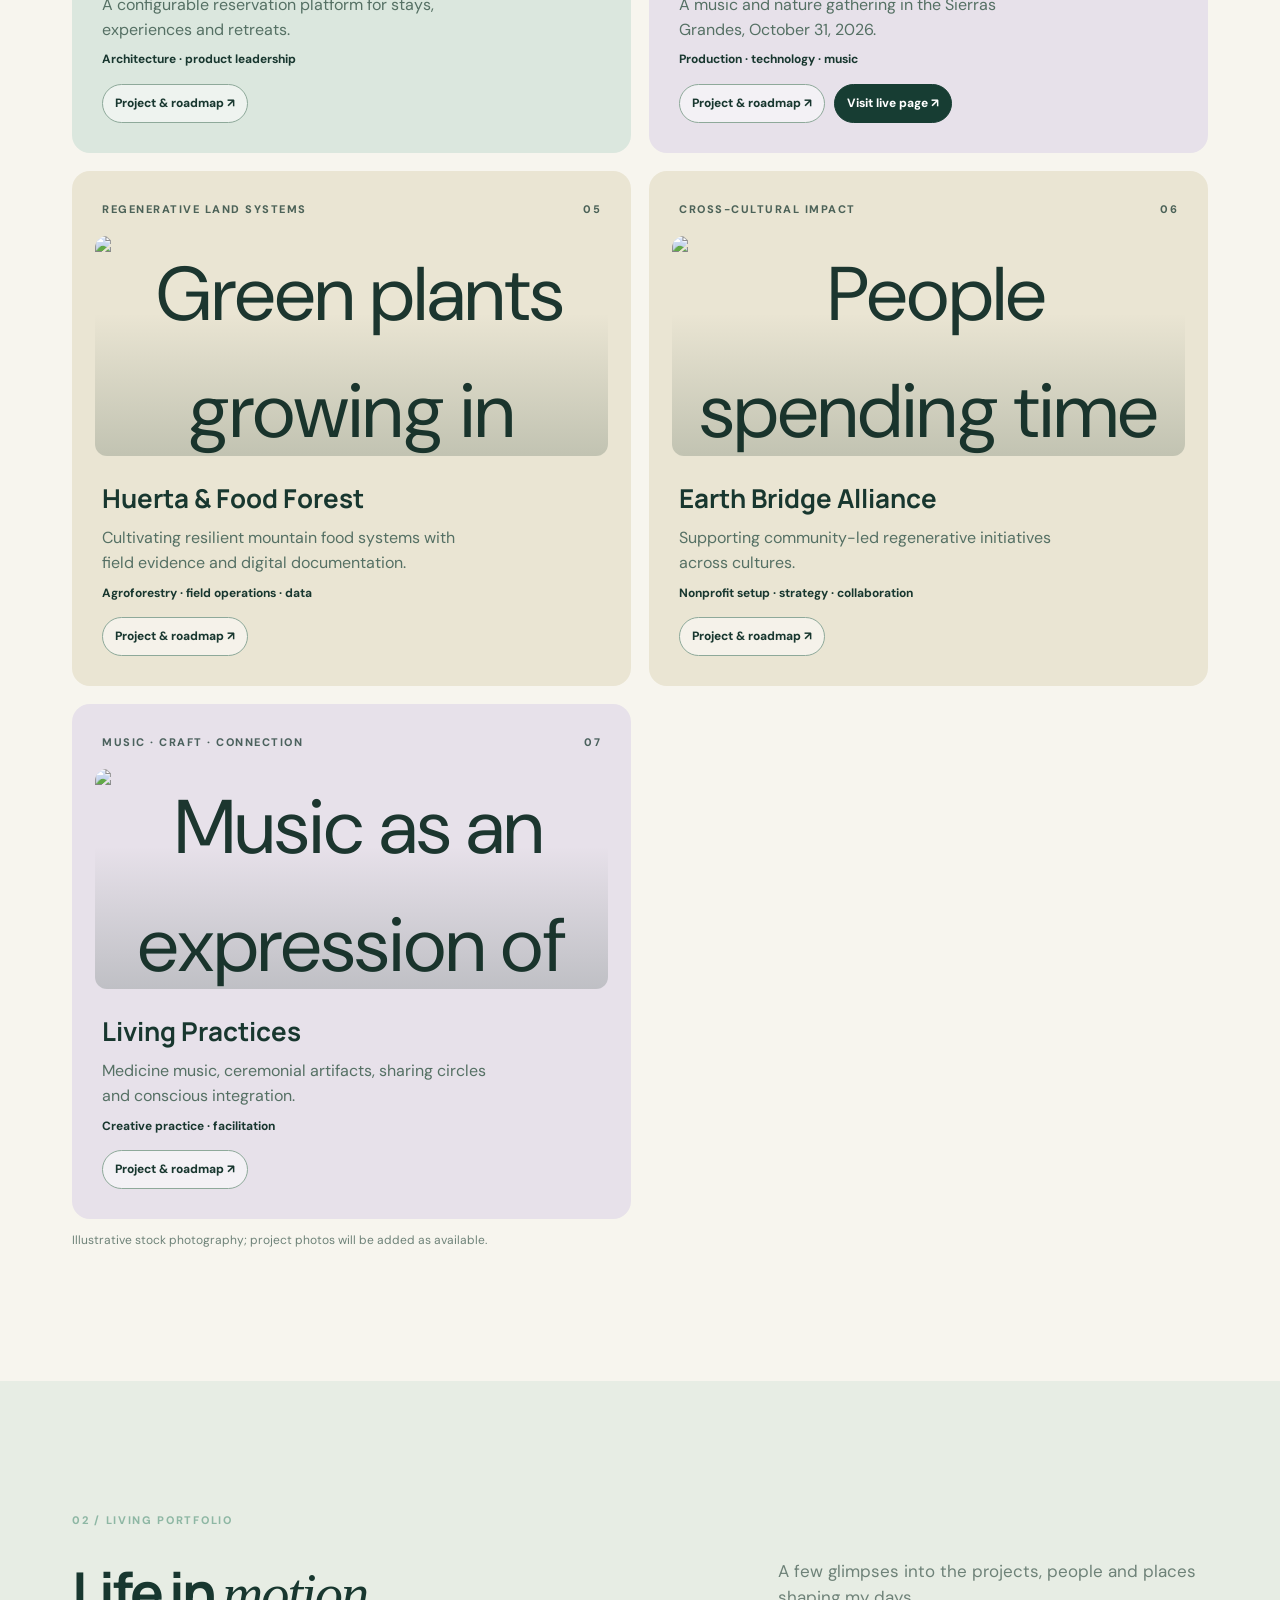
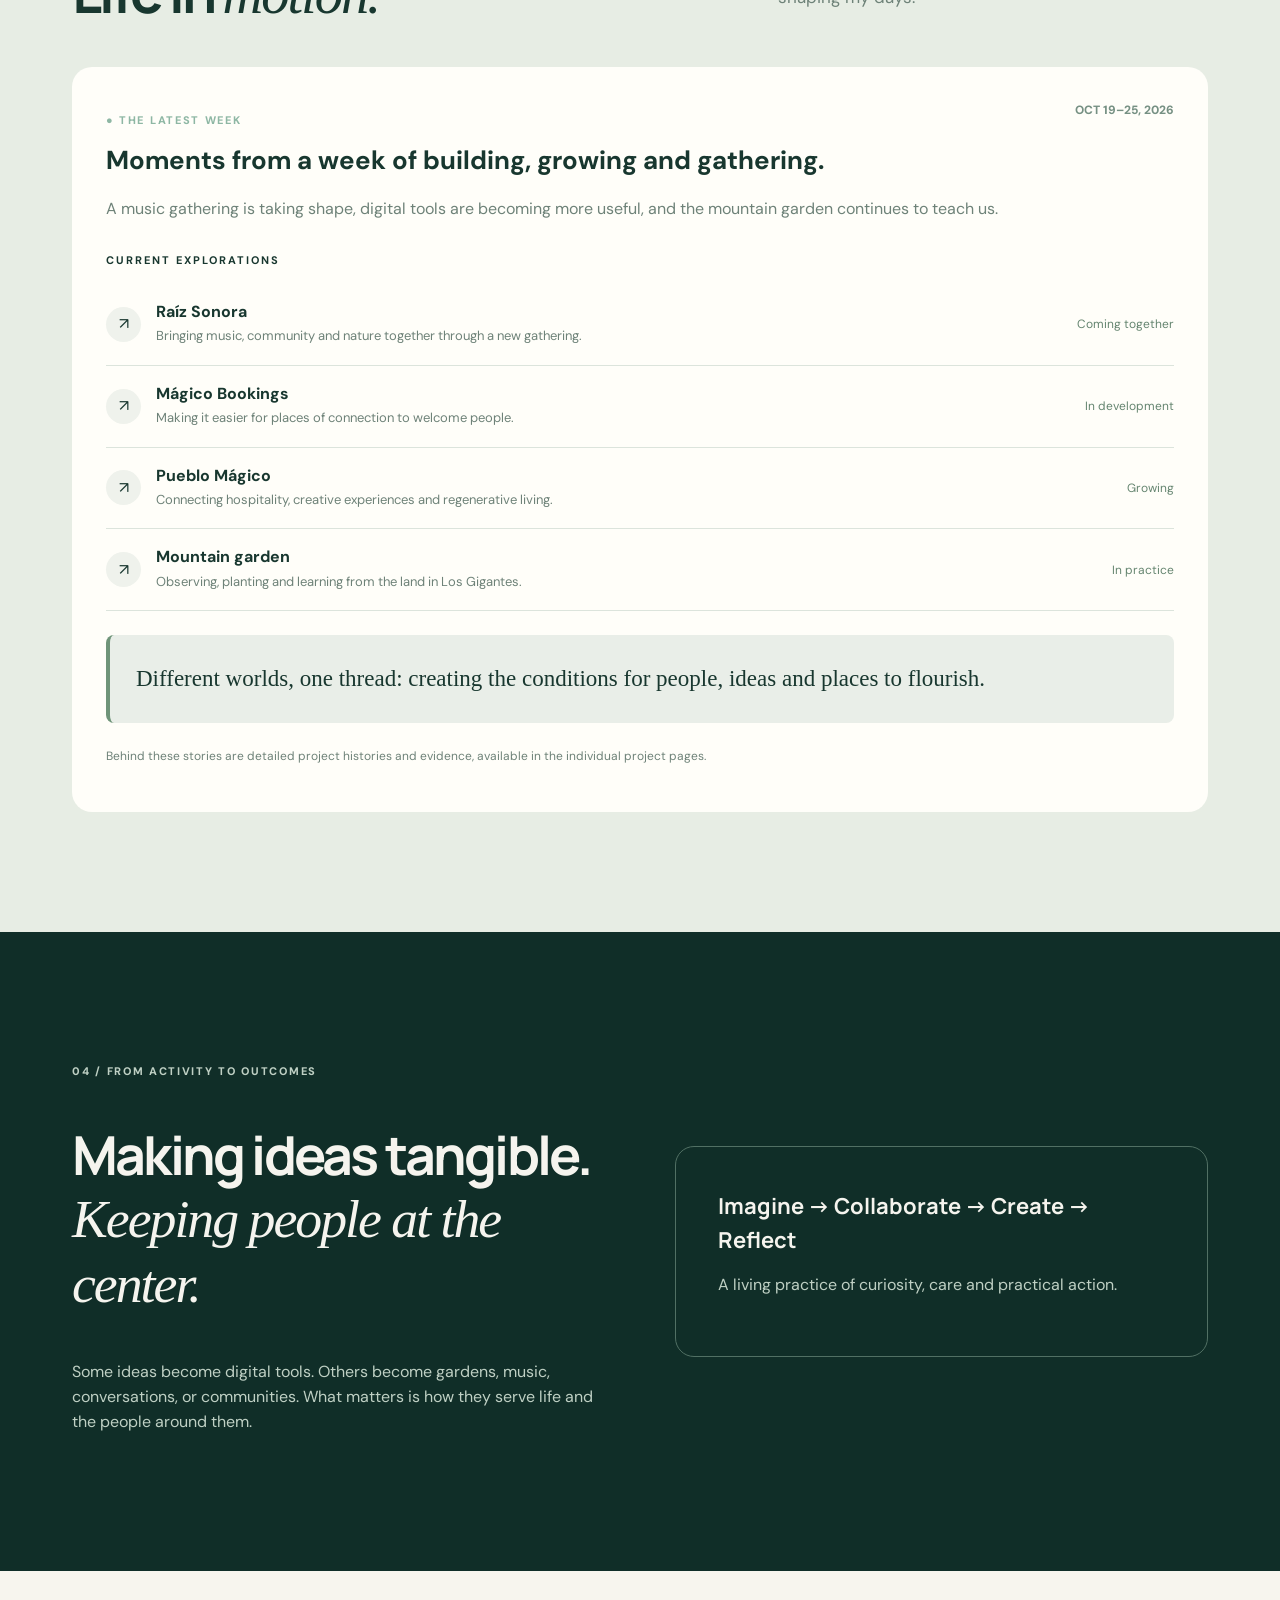
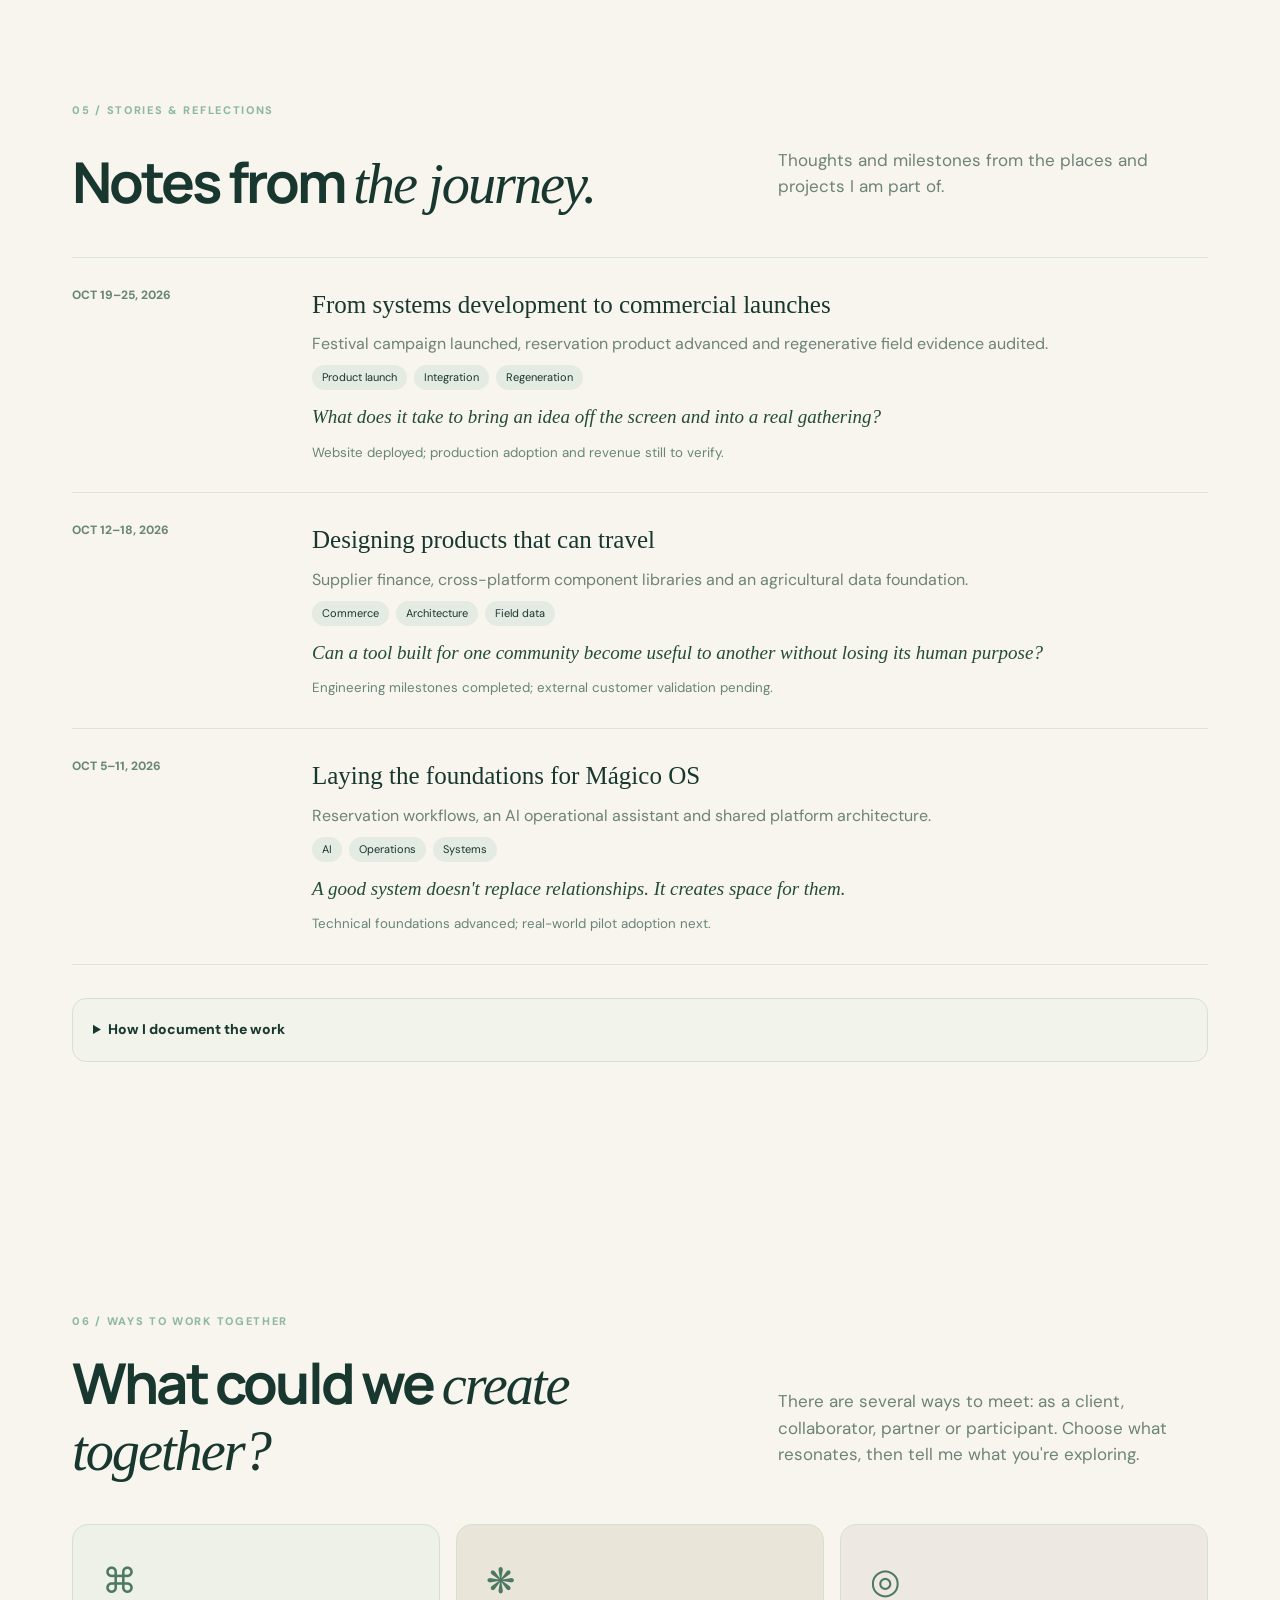
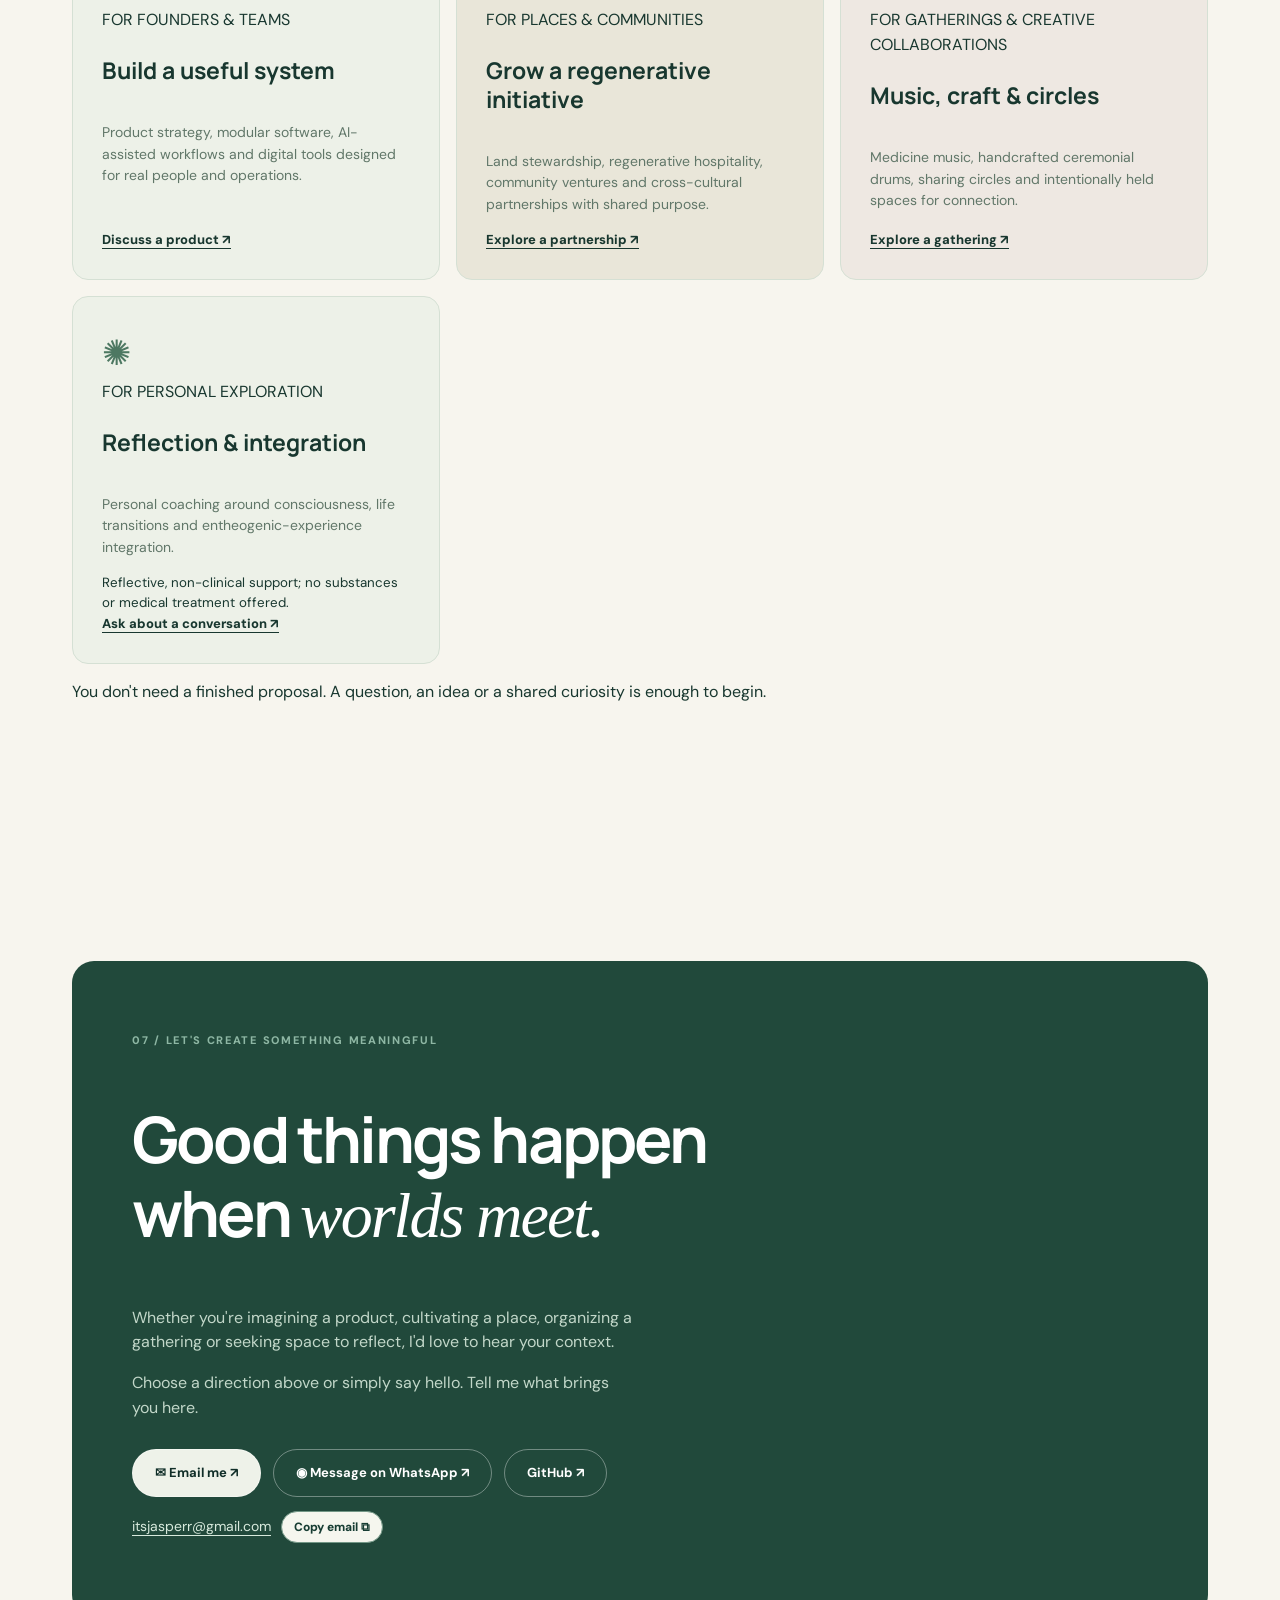
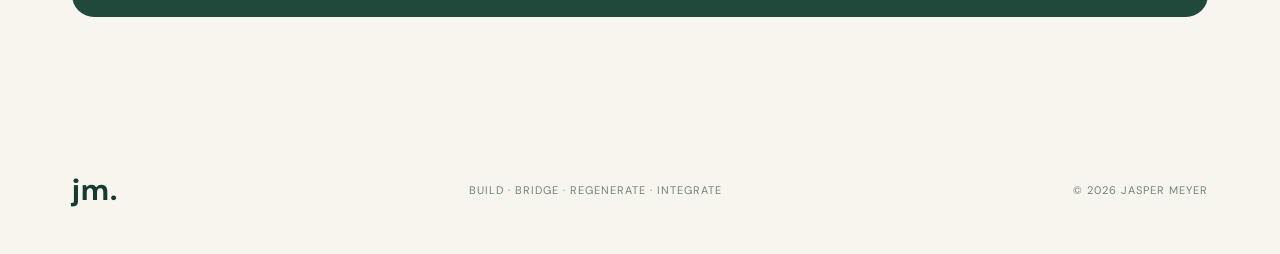
==== commit 9f185f40: "feat(brand): connect identity, real-world stories and ways to collaborate" ====
--- a/index.html
+++ b/index.html
@@ -1 +1 @@
-<!doctype html><html lang="en"><head><meta charset="utf-8"><meta name="viewport" content="width=device-width, initial-scale=1"><meta name="theme-color" content="#102e28"><meta name="description" content="Jasper Meyer — technology, regeneration and human connection. A living impact portfolio."><title>Jasper Meyer — Living Impact Portfolio</title><link rel="stylesheet" href="./styles.css"></head><body><header class="nav shell"><a class="brand" href="#home">jm<span>.</span> <small>JASPER MEYER</small></a><button class="menu" aria-label="Toggle navigation" aria-expanded="false">☰</button><nav><a href="#about">About</a><a href="#now">Now</a><a href="#projects">Projects</a><a href="#journal">Journal</a><a href="#collaborate">Collaborate</a><a href="#connect">Connect ↗</a></nav></header><main id="home"><section class="hero shell"><div><p class="eyebrow">CREATOR · CONNECTOR · REGENERATIVE THINKER</p><h1>Connecting worlds.<br><em>Creating possibilities.</em></h1><p class="lead">I bring people, nature, creativity and technology together—to turn meaningful ideas into things we can experience, share and grow.</p><div class="actions"><a class="button primary" href="#about">Explore my journey ↗</a><a class="button secondary" href="#connect">Let's collaborate ↗</a></div><p class="eyebrow muted">BUILDING IN ARGENTINA · COLLABORATING GLOBALLY</p></div><div class="hero-art" aria-hidden="true"><img class="hero-photo" src="https://images.unsplash.com/photo-1500534623283-312aade485b7?auto=format&fit=crop&w=1200&q=85" alt="" fetchpriority="high"><div class="hero-art-caption">ROOTED IN NATURE · OPEN TO POSSIBILITY</div><div class="rings" aria-hidden="true"><div class="ring r1"></div><div class="ring r2"></div><div class="ring r3"></div><div class="ring r4"></div><b>✳</b><span class="ringtag t1">TECHNOLOGY</span><span class="ringtag t2">NATURE</span><span class="ringtag t3">PEOPLE</span></div></div></section><section class="section shell" id="about"><p class="eyebrow">01 / THE THREAD THAT CONNECTS IT ALL</p><div class="sectionhead"><h2>Different worlds.<br><em>One intention.</em></h2><p>My work lives at the intersection of technology, living systems and human connection. Different approaches, one shared intention.</p></div><section class="story-feature" aria-labelledby="story-heading"><div class="story-image"><img src="./assets/jasper-portrait.svg" alt="" loading="lazy"><span>JASPER MEYER</span></div><div class="story-copy"><p class="eyebrow">THE PERSON BEHIND THE PROJECTS</p><h3 id="story-heading">Rooted in curiosity.<br><em>Moving between worlds.</em></h3><p>I'm Jasper, a German living and creating in Argentina. My path weaves together software, regenerative land projects, music, and spaces for human connection.</p><p>I find meaning in translating between disciplines: an idea becomes a usable tool; a landscape becomes a place to learn; a conversation becomes an invitation to collaborate.</p><p>I'm less interested in choosing one professional label than in building with care, curiosity, and the people around me.</p><div class="story-values"><span>Curiosity</span><span>Care</span><span>Co-creation</span></div></div></section><div class="pillars"><article><span>⌘</span><h3>Technology & AI</h3><p>Products, systems architecture and AI-assisted tools that make work more human.</p><small>BUILD</small></article><article><span>❋</span><h3>Regeneration & land</h3><p>Agroforestry and practical regenerative initiatives rooted in place.</p><small>REGENERATE</small></article><article><span>◎</span><h3>Culture & connection</h3><p>Medicine music, ceremonial crafts and spaces for belonging.</p><small>CONNECT</small></article><article><span>✺</span><h3>Conscious development</h3><p>Coaching, integration and the inner work behind lasting change.</p><small>INTEGRATE</small></article></div></section><section class="section shell" id="projects"><p class="eyebrow">03 / SELECTED INITIATIVES</p><div class="sectionhead"><h2>A few things I <em>care about.</em></h2><p>Places, tools, and gatherings created with others—and the intention behind them.</p></div><div class="projects" id="project-grid"></div><p class="fine image-note">Illustrative stock photography; project photos will be added as available.</p></section><section class="section pale" id="now"><div class="shell"><p class="eyebrow">02 / LIVING PORTFOLIO</p><div class="sectionhead"><h2>Life in <em>motion.</em></h2><p>A few glimpses into the projects, people and places shaping my days.</p></div><div class="nowcard"><div class="weekhead"><div><p class="eyebrow">● THE LATEST WEEK</p><h3 id="week-title">Latest work</h3><p id="week-summary">Loading this week's work…</p></div><span id="week-date"></span></div><div class="metrics" id="metrics" hidden></div><h4>CURRENT EXPLORATIONS</h4><div id="highlights"></div><blockquote id="reflection"></blockquote><p class="fine">Behind these stories are detailed project histories and evidence, available in the individual project pages.</p></div></div></section><section class="section dark" id="impact"><div class="shell impact"><div><p class="eyebrow">04 / FROM ACTIVITY TO OUTCOMES</p><h2>Making ideas tangible.<br><em>Keeping people at the center.</em></h2><p>Some ideas become digital tools. Others become gardens, music, conversations, or communities. What matters is how they serve life and the people around them.</p></div><div class="process"><strong>Imagine → Collaborate → Create → Reflect</strong><p>A living practice of curiosity, care and practical action.</p></div></div></section><section class="section shell" id="journal"><p class="eyebrow">05 / STORIES & REFLECTIONS</p><div class="sectionhead"><h2>Notes from <em>the journey.</em></h2><p>Thoughts and milestones from the places and projects I am part of.</p></div><div id="timeline" class="timeline editorial-timeline"></div><details class="technical-details"><summary>How I document the work</summary><p>Behind each story are operational reviews, delivery records and product roadmaps. These details help keep public narratives grounded without reducing meaningful work to activity counts.</p><div class="metrics technical-metrics" id="public-evidence"></div></details></section><section class="section shell offers-section" id="collaborate"><p class="eyebrow">06 / WAYS TO WORK TOGETHER</p><div class="sectionhead"><h2>What could we <em>create together?</em></h2><p>Different kinds of collaborations, connected by a shared commitment to thoughtful, practical change.</p></div><div class="offer-grid"><article><span class="offer-symbol">⌘</span><h3>Build meaningful tools</h3><p>Product strategy, AI-assisted systems and software that serves real people and operations.</p><a href="#connect">Discuss a product ↗</a></article><article><span class="offer-symbol">❋</span><h3>Regenerate together</h3><p>Explore partnerships in land stewardship, community-centered hospitality and cultural projects.</p><a href="#connect">Explore a partnership ↗</a></article><article><span class="offer-symbol">◎</span><h3>Meet, make, reflect</h3><p>Medicine music, sharing circles, ceremonial craft and integration-oriented conversation.</p><a href="#connect">Start a conversation ↗</a></article></div></section><section class="section shell" id="connect"><div class="connect"><p class="eyebrow">07 / LET'S CREATE SOMETHING MEANINGFUL</p><h2>Good things happen<br>when <em>worlds meet.</em></h2><p>Have a product to build, a regenerative project, or simply a conversation worth having?</p><div class="actions contact-actions"><a class="button primary" href="mailto:itsjasperr@gmail.com" aria-label="Email Jasper Meyer">✉ Email me ↗</a><button class="button secondary" type="button" id="whatsapp-open" aria-haspopup="dialog" aria-controls="whatsapp-dialog">◉ Message on WhatsApp ↗</button><a class="button secondary" href="https://github.com/itsJASPERr" target="_blank" rel="noopener noreferrer">GitHub ↗</a></div><p class="contact-email"><a href="mailto:itsjasperr@gmail.com">itsjasperr@gmail.com</a> <button id="copy-email" type="button" class="copy-email" aria-label="Copy email address">Copy email <span aria-hidden="true">⧉</span></button></p><p class="fine" id="email-copy-feedback" role="status" aria-live="polite"></p><dialog id="whatsapp-dialog" class="whatsapp-dialog" aria-labelledby="whatsapp-dialog-title" aria-describedby="whatsapp-dialog-description"><form id="whatsapp-form" class="whatsapp-form"><div class="whatsapp-dialog-header"><div><p class="eyebrow">START A CONVERSATION</p><h3 id="whatsapp-dialog-title">Let's connect on WhatsApp.</h3></div><button type="button" class="dialog-close" id="whatsapp-close" aria-label="Close WhatsApp message form">×</button></div><p id="whatsapp-dialog-description">Write your message below. When you continue, WhatsApp opens with your message ready to send.</p><label for="whatsapp-message">Your message</label><textarea id="whatsapp-message" name="message" maxlength="2000" rows="5" required placeholder="Hi Jasper! I found your portfolio and would love to talk about..."></textarea><p class="fine">Your message is not sent automatically. You'll confirm it in WhatsApp.</p><div class="dialog-actions"><button type="button" class="button dialog-cancel" id="whatsapp-cancel">Cancel</button><button type="submit" class="button dialog-submit">Continue to WhatsApp ↗</button></div></form></dialog></div></section></main><footer class="shell footer"><strong>jm.</strong><span>BUILD · BRIDGE · REGENERATE · INTEGRATE</span><span>© <span id="year"></span> JASPER MEYER</span></footer><button type="button" id="back-to-top" class="back-to-top" aria-label="Back to top" title="Back to top">↑</button><script src="./i18n.js" defer></script><script src="./app.js" defer></script></body></html>+<!doctype html><html lang="en"><head><meta charset="utf-8"><meta name="viewport" content="width=device-width, initial-scale=1"><meta name="theme-color" content="#102e28"><meta name="description" content="Jasper Meyer connects technology, regenerative projects, medicine music, ceremonial craft and conscious development. Explore his work and ways to collaborate."><title>Jasper Meyer — Connecting Worlds. Creating Possibilities.</title><link rel="stylesheet" href="./styles.css"></head><body><header class="nav shell"><a class="brand" href="#home">jm<span>.</span> <small>JASPER MEYER</small></a><button class="menu" aria-label="Toggle navigation" aria-expanded="false">☰</button><nav><a href="#about">About</a><a href="#now">Now</a><a href="#projects">Projects</a><a href="#journal">Journal</a><a href="#collaborate">Collaborate</a><a href="#connect">Connect ↗</a></nav></header><main id="home"><section class="hero shell"><div><p class="eyebrow">BUILDER · CONNECTOR · SPACE HOLDER</p><h1>Connecting worlds.<br><em>Creating possibilities.</em></h1><p class="lead">I work between technology, regenerative land, medicine music and conscious development—creating useful tools, meaningful places and shared experiences with the people around me.</p><div class="actions"><a class="button primary" href="#collaborate">Ways to collaborate ↗</a><a class="button secondary" href="#projects">Explore my work ↗</a></div><p class="eyebrow muted">BUILDING IN ARGENTINA · COLLABORATING GLOBALLY</p></div><div class="hero-art" aria-hidden="true"><img class="hero-photo" src="https://images.unsplash.com/photo-1500534623283-312aade485b7?auto=format&fit=crop&w=1200&q=85" alt="" fetchpriority="high"><div class="hero-art-caption">ROOTED IN NATURE · OPEN TO POSSIBILITY</div><div class="rings" aria-hidden="true"><div class="ring r1"></div><div class="ring r2"></div><div class="ring r3"></div><div class="ring r4"></div><b>✳</b><span class="ringtag t1">TECHNOLOGY</span><span class="ringtag t2">NATURE</span><span class="ringtag t3">PEOPLE</span></div></div></section><section class="section shell" id="about"><p class="eyebrow">01 / THE THREAD THAT CONNECTS IT ALL</p><div class="sectionhead"><h2>Different worlds.<br><em>One intention.</em></h2><p>My work lives at the intersection of technology, living systems and human connection. Different approaches, one shared intention.</p></div><section class="story-feature" aria-labelledby="story-heading"><div class="story-image"><img src="./assets/jasper-portrait.svg" alt="" loading="lazy"><span>JASPER MEYER</span></div><div class="story-copy"><p class="eyebrow">THE PERSON BEHIND THE PROJECTS</p><h3 id="story-heading">Rooted in curiosity.<br><em>Moving between worlds.</em></h3><p>I'm Jasper, a German living and creating in Argentina. My path moves between digital systems, regenerative land projects, medicine music and spaces for human connection.</p><p>I help shape AI-supported products and regenerative initiatives, make ceremonial drums, share medicine music, and hold sharing circles. My personal coaching focuses on reflecting on and integrating meaningful experiences—including entheogenic experiences—into everyday life.</p><p>These are different practices, but they share a question: how can we build systems and hold spaces that support connection, agency and care?</p><div class="story-values"><span>Curiosity</span><span>Care</span><span>Co-creation</span></div></div></section><div class="pillars"><article><span>⌘</span><h3>Technology & AI</h3><p>Products, systems architecture and AI-assisted tools that make work more human.</p><small>BUILD</small></article><article><span>❋</span><h3>Regeneration & land</h3><p>Agroforestry and practical regenerative initiatives rooted in place.</p><small>REGENERATE</small></article><article><span>◎</span><h3>Culture & connection</h3><p>Medicine music, handcrafted drums, sharing circles and ceremonial space holding.</p><small>CONNECT</small></article><article><span>✺</span><h3>Conscious development</h3><p>Personal coaching, consciousness inquiry and non-clinical entheogenic-experience integration.</p><small>INTEGRATE</small></article></div></section><section class="section shell interwoven-section" id="connections"><p class="eyebrow">HOW THE WORLDS MEET</p><div class="sectionhead"><h2>Different practices.<br><em>Shared questions.</em></h2><p>My work is not four separate careers. Each setting teaches me something about how to create with others.</p></div><div class="thread-grid"><article class="thread-card"><span class="thread-label">01 / BUILD</span><h3>Can technology create more room for people?</h3><p>Work on Mágico OS asks how useful systems can reduce friction while leaving relationships and local autonomy intact.</p><a data-project="magico-os" href="./project.html?slug=magico-os">Explore the digital work ↗</a></article><article class="thread-card"><span class="thread-label">02 / CULTIVATE</span><h3>What changes when we learn from the land?</h3><p>At the mountain garden, growing things calls for observation, patience and adaptation—not only a good plan.</p><a data-project="huerta" href="./project.html?slug=huerta">Explore the land work ↗</a></article><article class="thread-card"><span class="thread-label">03 / LISTEN</span><h3>How do we make space for genuine connection?</h3><p>Medicine music, drum-making and sharing circles remind me to listen before trying to guide or build.</p><a data-project="living-practices" href="./project.html?slug=living-practices">Explore living practices ↗</a></article></div></section><section class="section shell" id="projects"><p class="eyebrow">03 / SELECTED INITIATIVES</p><div class="sectionhead"><h2>A few things I <em>care about.</em></h2><p>Places, tools, and gatherings created with others—and the intention behind them.</p></div><div class="projects" id="project-grid"></div><p class="fine image-note">Illustrative stock photography; project photos will be added as available.</p></section><section class="section pale" id="now"><div class="shell"><p class="eyebrow">02 / LIVING PORTFOLIO</p><div class="sectionhead"><h2>Life in <em>motion.</em></h2><p>A few glimpses into the projects, people and places shaping my days.</p></div><div class="nowcard"><div class="weekhead"><div><p class="eyebrow">● THE LATEST WEEK</p><h3 id="week-title">Latest work</h3><p id="week-summary">Loading this week's work…</p></div><span id="week-date"></span></div><div class="metrics" id="metrics" hidden></div><h4>CURRENT EXPLORATIONS</h4><div id="highlights"></div><blockquote id="reflection"></blockquote><p class="fine">Behind these stories are detailed project histories and evidence, available in the individual project pages.</p></div></div></section><section class="section dark" id="impact"><div class="shell impact"><div><p class="eyebrow">04 / FROM ACTIVITY TO OUTCOMES</p><h2>Making ideas tangible.<br><em>Keeping people at the center.</em></h2><p>Some ideas become digital tools. Others become gardens, music, conversations, or communities. What matters is how they serve life and the people around them.</p></div><div class="process"><strong>Imagine → Collaborate → Create → Reflect</strong><p>A living practice of curiosity, care and practical action.</p></div></div></section><section class="section shell" id="journal"><p class="eyebrow">05 / STORIES & REFLECTIONS</p><div class="sectionhead"><h2>Notes from <em>the journey.</em></h2><p>Thoughts and milestones from the places and projects I am part of.</p></div><div id="timeline" class="timeline editorial-timeline"></div><details class="technical-details"><summary>How I document the work</summary><p>Behind each story are operational reviews, delivery records and product roadmaps. These details help keep public narratives grounded without reducing meaningful work to activity counts.</p><div class="metrics technical-metrics" id="public-evidence"></div></details></section><section class="section shell offers-section" id="collaborate"><p class="eyebrow">06 / WAYS TO WORK TOGETHER</p><div class="sectionhead"><h2>What could we <em>create together?</em></h2><p>There are several ways to meet: as a client, collaborator, partner or participant. Choose what resonates, then tell me what you're exploring.</p></div><div class="offer-grid"><article><span class="offer-symbol">⌘</span><span class="offer-tag">FOR FOUNDERS & TEAMS</span><h3>Build a useful system</h3><p>Product strategy, modular software, AI-assisted workflows and digital tools designed for real people and operations.</p><a data-topic="technology" href="#connect">Discuss a product ↗</a></article><article><span class="offer-symbol">❋</span><span class="offer-tag">FOR PLACES & COMMUNITIES</span><h3>Grow a regenerative initiative</h3><p>Land stewardship, regenerative hospitality, community ventures and cross-cultural partnerships with shared purpose.</p><a data-topic="regeneration" href="#connect">Explore a partnership ↗</a></article><article><span class="offer-symbol">◎</span><span class="offer-tag">FOR GATHERINGS & CREATIVE COLLABORATIONS</span><h3>Music, craft & circles</h3><p>Medicine music, handcrafted ceremonial drums, sharing circles and intentionally held spaces for connection.</p><a data-topic="culture" href="#connect">Explore a gathering ↗</a></article><article><span class="offer-symbol">✺</span><span class="offer-tag">FOR PERSONAL EXPLORATION</span><h3>Reflection & integration</h3><p>Personal coaching around consciousness, life transitions and entheogenic-experience integration.</p><small class="offer-note">Reflective, non-clinical support; no substances or medical treatment offered.</small><a data-topic="integration" href="#connect">Ask about a conversation ↗</a></article></div><p class="offer-outro">You don't need a finished proposal. A question, an idea or a shared curiosity is enough to begin.</p></section><section class="section shell" id="connect"><div class="connect"><p class="eyebrow">07 / LET'S CREATE SOMETHING MEANINGFUL</p><h2>Good things happen<br>when <em>worlds meet.</em></h2><p>Whether you're imagining a product, cultivating a place, organizing a gathering or seeking space to reflect, I'd love to hear your context.</p><p class="contact-context" id="contact-context" role="status" aria-live="polite">Choose a direction above or simply say hello. Tell me what brings you here.</p><div class="actions contact-actions"><a class="button primary" id="contact-email-link" href="mailto:itsjasperr@gmail.com" aria-label="Email Jasper Meyer">✉ Email me ↗</a><button class="button secondary" type="button" id="whatsapp-open" aria-haspopup="dialog" aria-controls="whatsapp-dialog">◉ Message on WhatsApp ↗</button><a class="button secondary" href="https://github.com/itsJASPERr" target="_blank" rel="noopener noreferrer">GitHub ↗</a></div><p class="contact-email"><a href="mailto:itsjasperr@gmail.com">itsjasperr@gmail.com</a> <button id="copy-email" type="button" class="copy-email" aria-label="Copy email address">Copy email <span aria-hidden="true">⧉</span></button></p><p class="fine" id="email-copy-feedback" role="status" aria-live="polite"></p><dialog id="whatsapp-dialog" class="whatsapp-dialog" aria-labelledby="whatsapp-dialog-title" aria-describedby="whatsapp-dialog-description"><form id="whatsapp-form" class="whatsapp-form"><div class="whatsapp-dialog-header"><div><p class="eyebrow">START A CONVERSATION</p><h3 id="whatsapp-dialog-title">Let's connect on WhatsApp.</h3></div><button type="button" class="dialog-close" id="whatsapp-close" aria-label="Close WhatsApp message form">×</button></div><p id="whatsapp-dialog-description">Write your message below. When you continue, WhatsApp opens with your message ready to send.</p><label for="whatsapp-message">Your message</label><textarea id="whatsapp-message" name="message" maxlength="2000" rows="5" required placeholder="Hi Jasper! I found your portfolio and would love to talk about..."></textarea><p class="fine">Your message is not sent automatically. You'll confirm it in WhatsApp.</p><div class="dialog-actions"><button type="button" class="button dialog-cancel" id="whatsapp-cancel">Cancel</button><button type="submit" class="button dialog-submit">Continue to WhatsApp ↗</button></div></form></dialog></div></section></main><footer class="shell footer"><strong>jm.</strong><span>BUILD · BRIDGE · REGENERATE · INTEGRATE</span><span>© <span id="year"></span> JASPER MEYER</span></footer><button type="button" id="back-to-top" class="back-to-top" aria-label="Back to top" title="Back to top">↑</button><script src="./i18n.js" defer></script><script src="./app.js" defer></script></body></html>
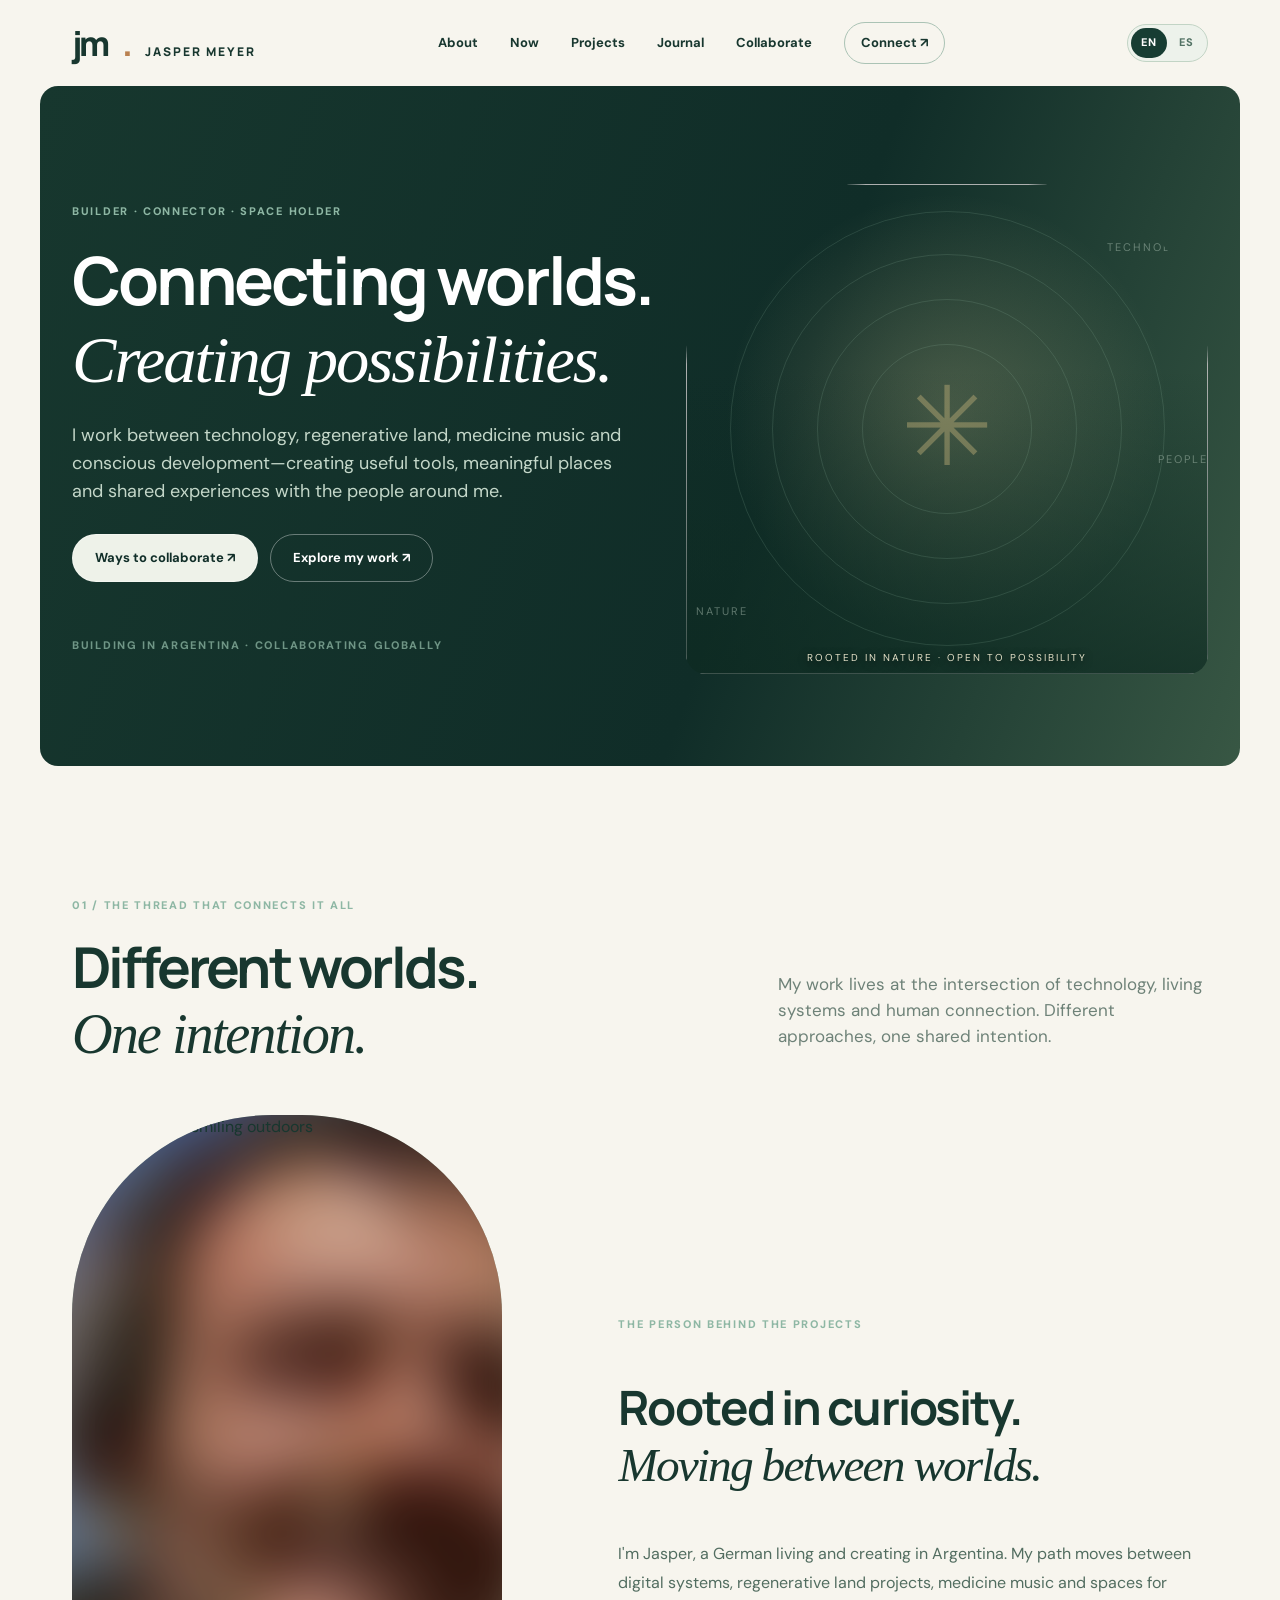
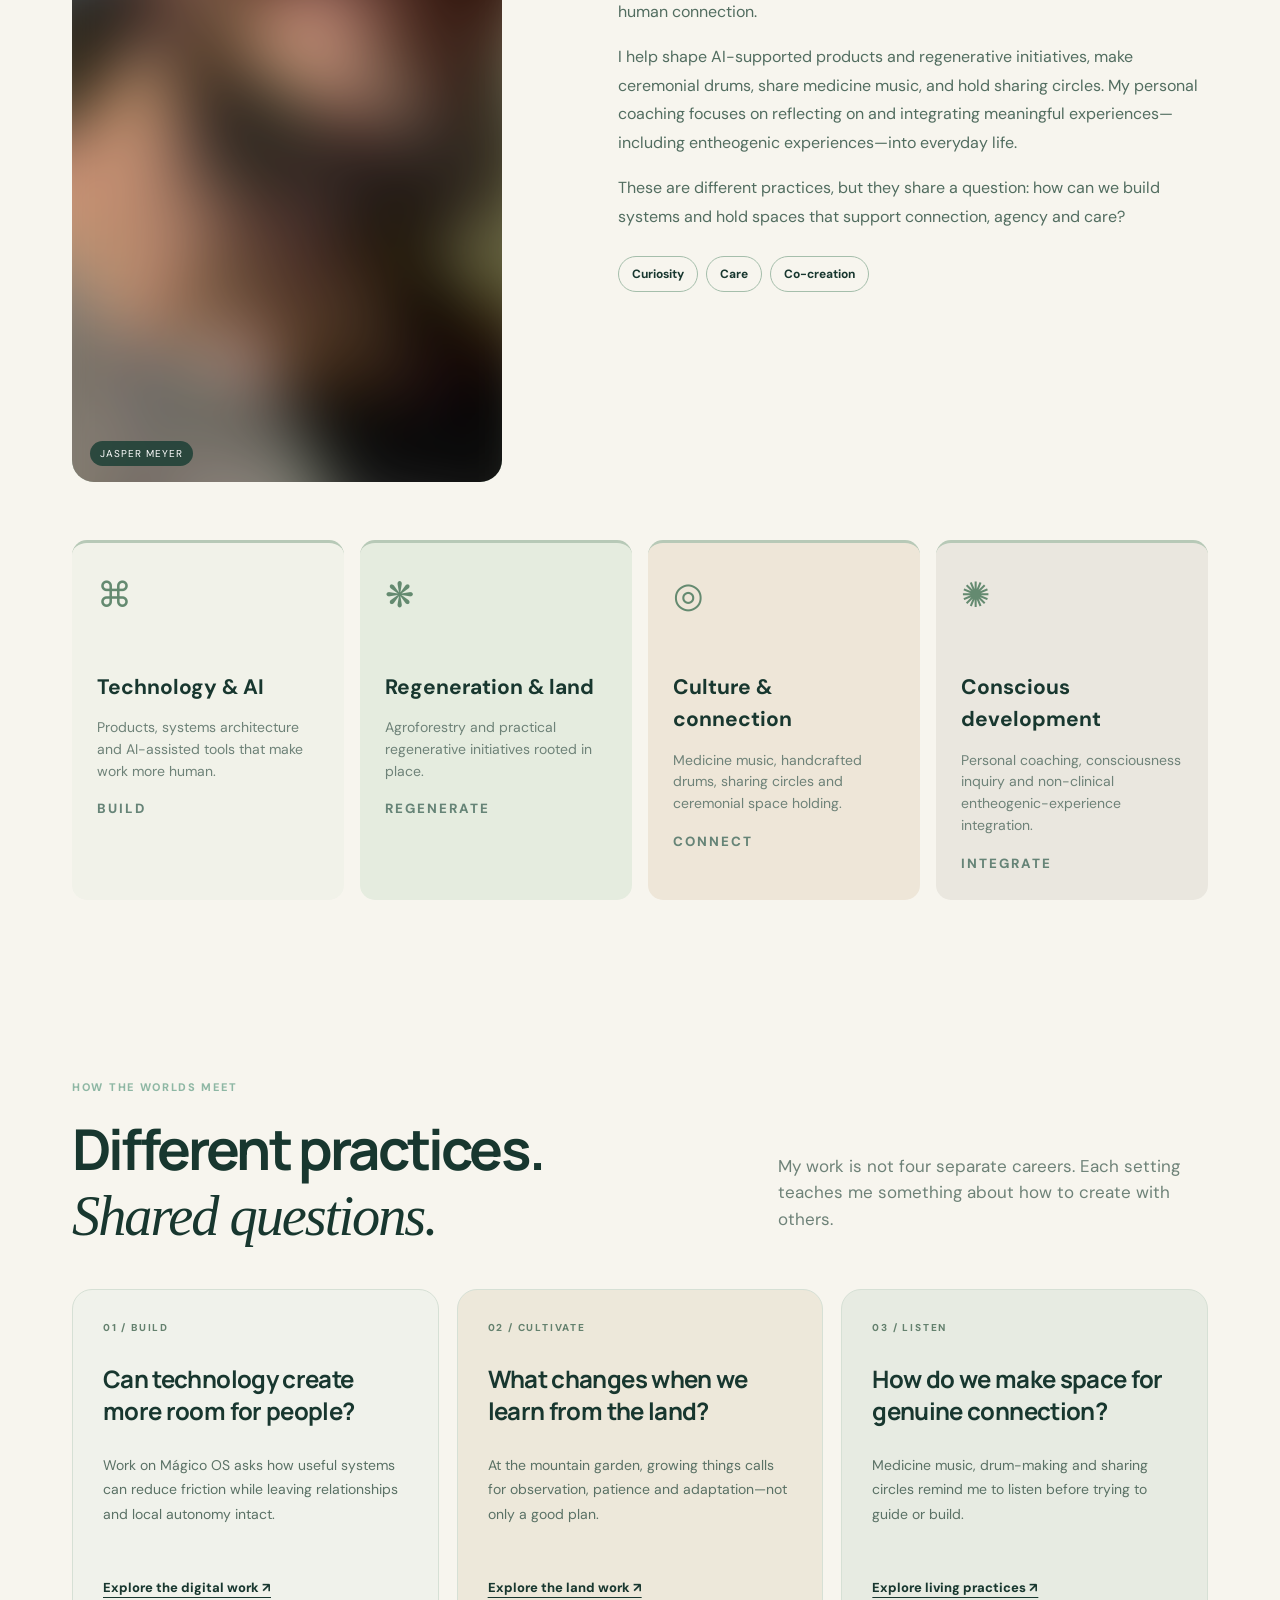
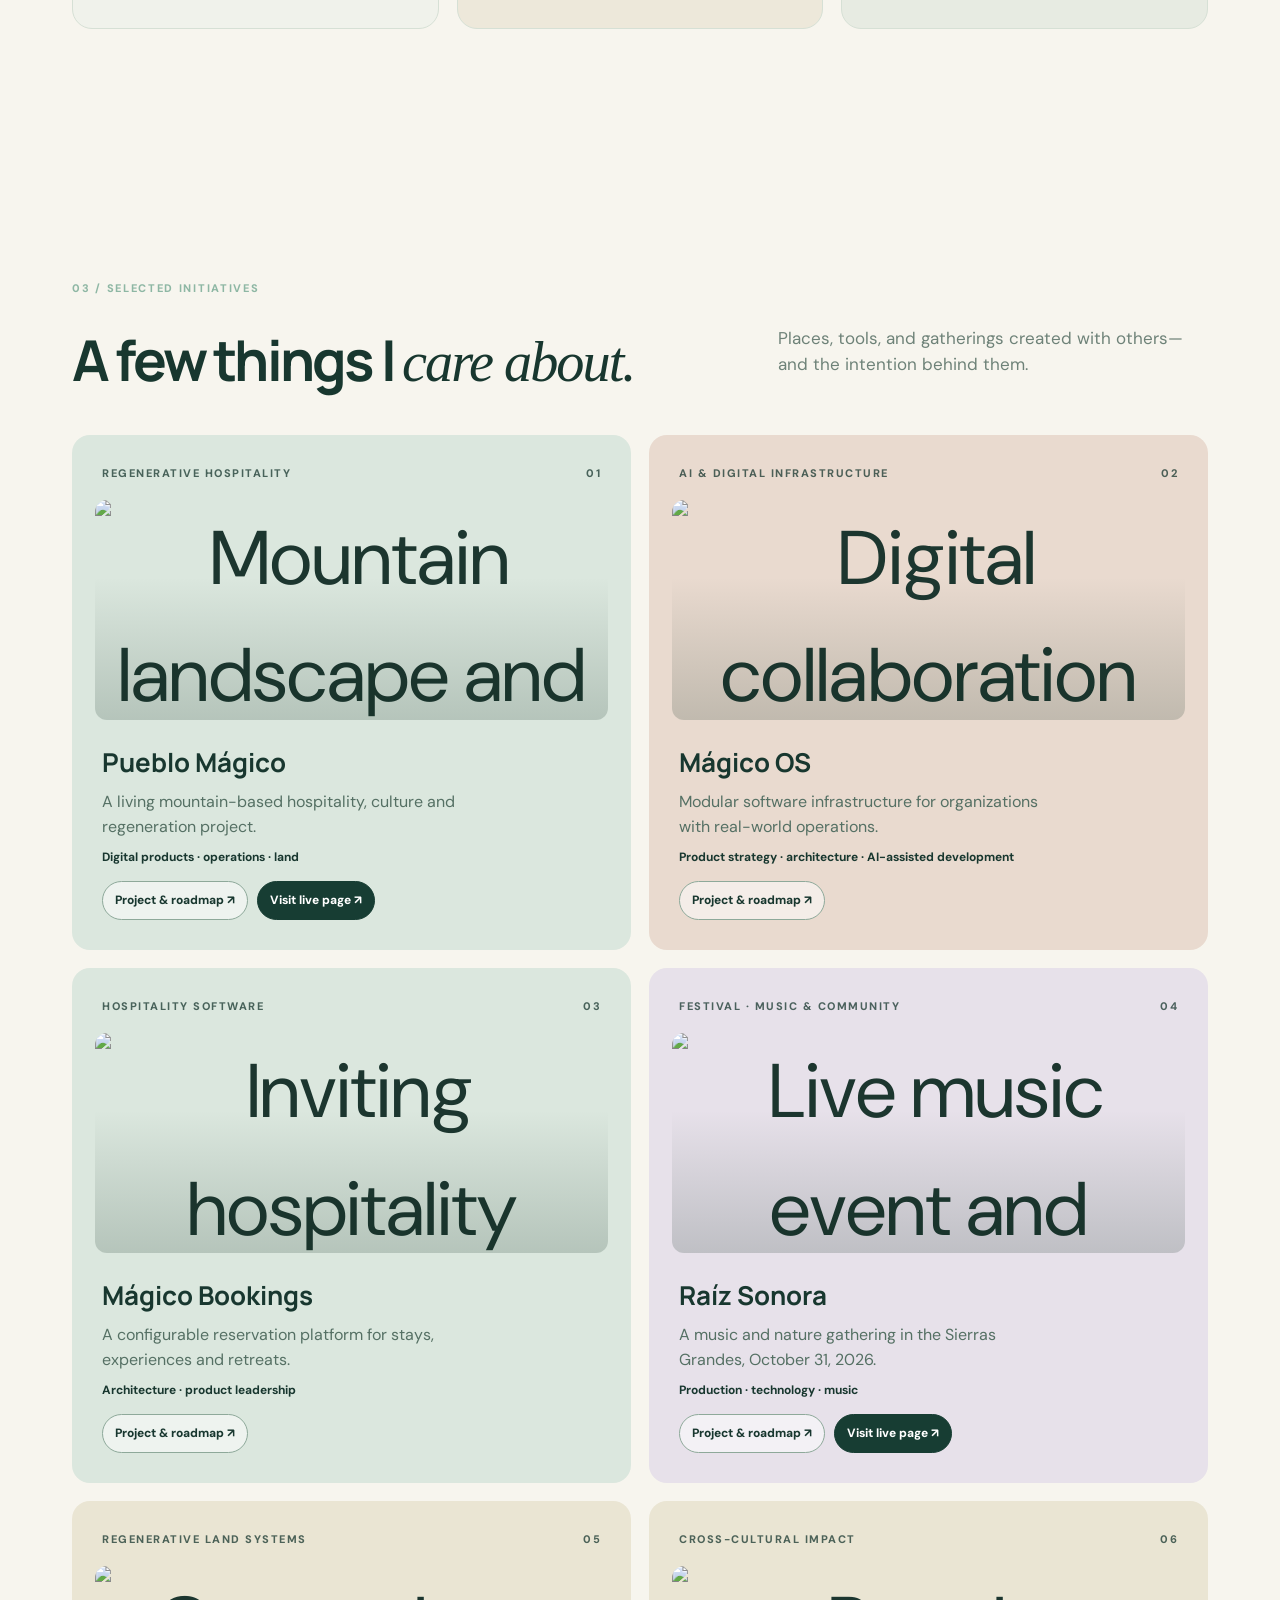
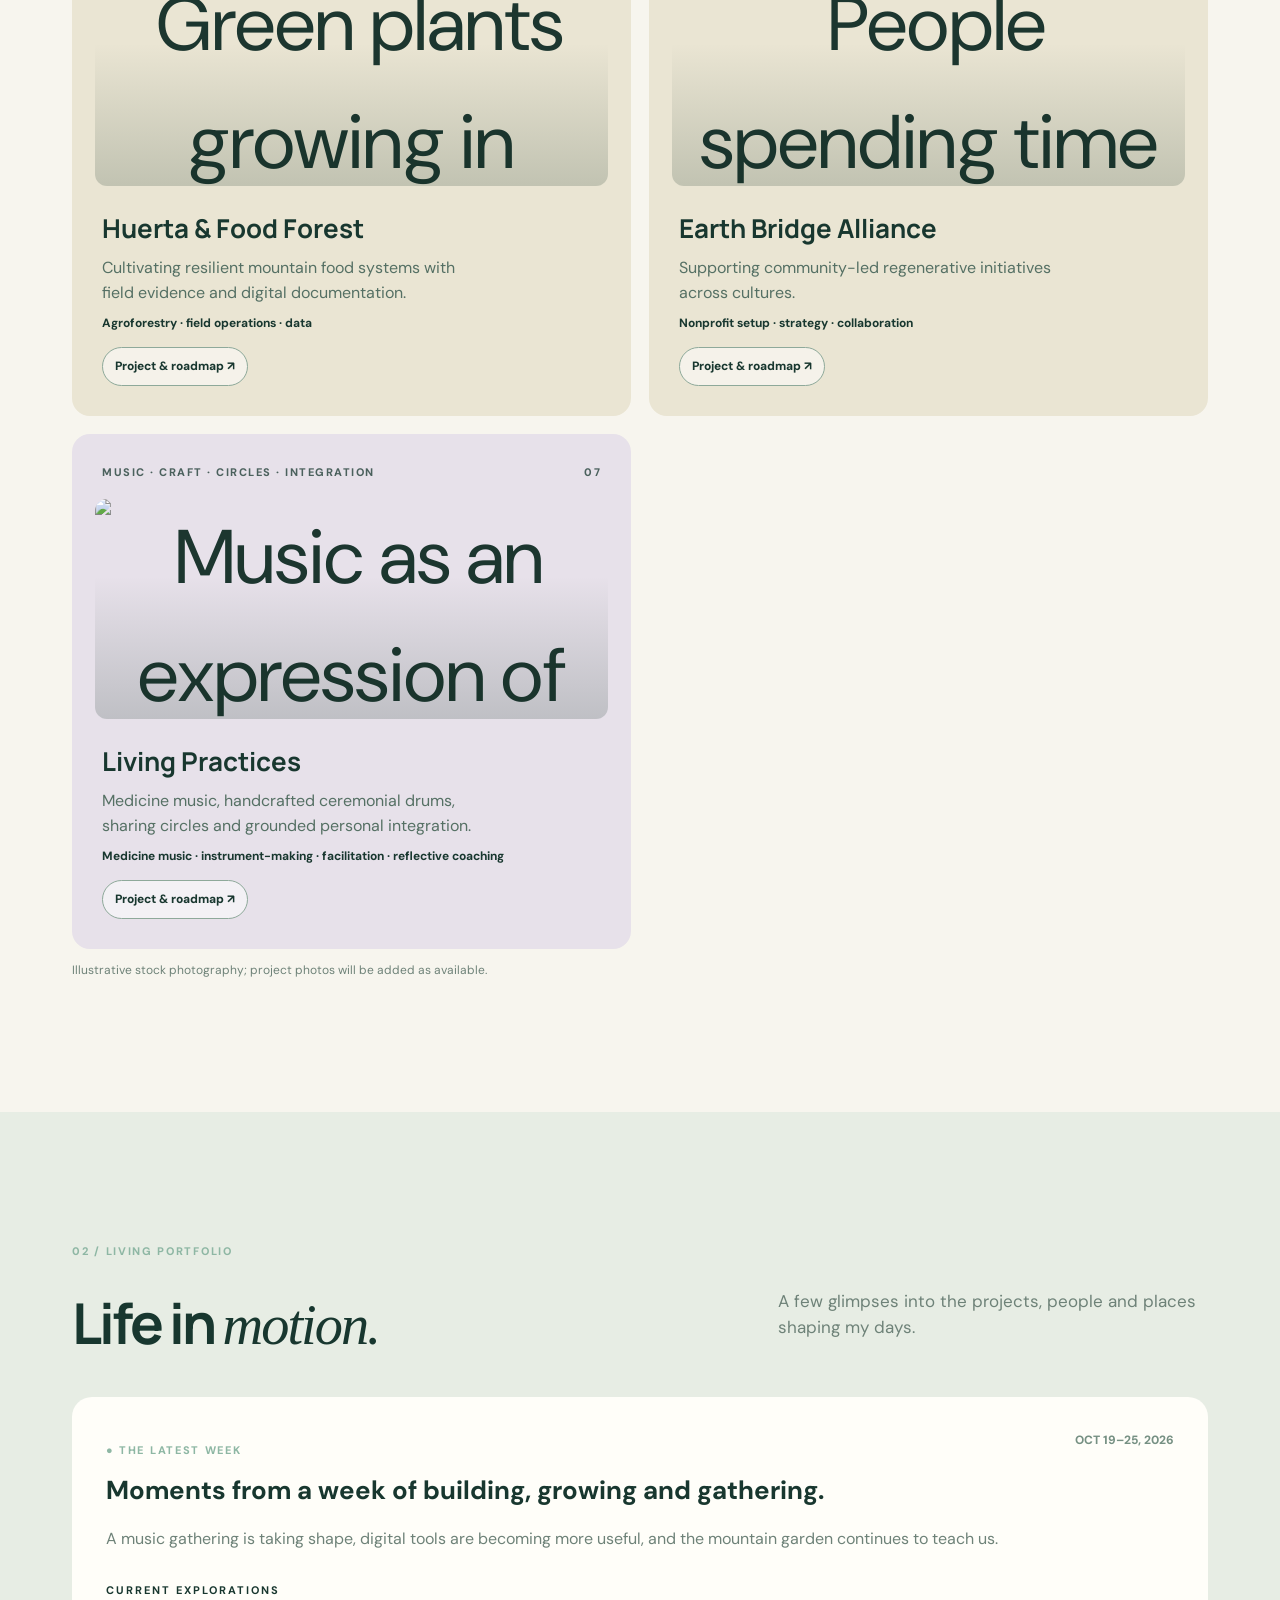
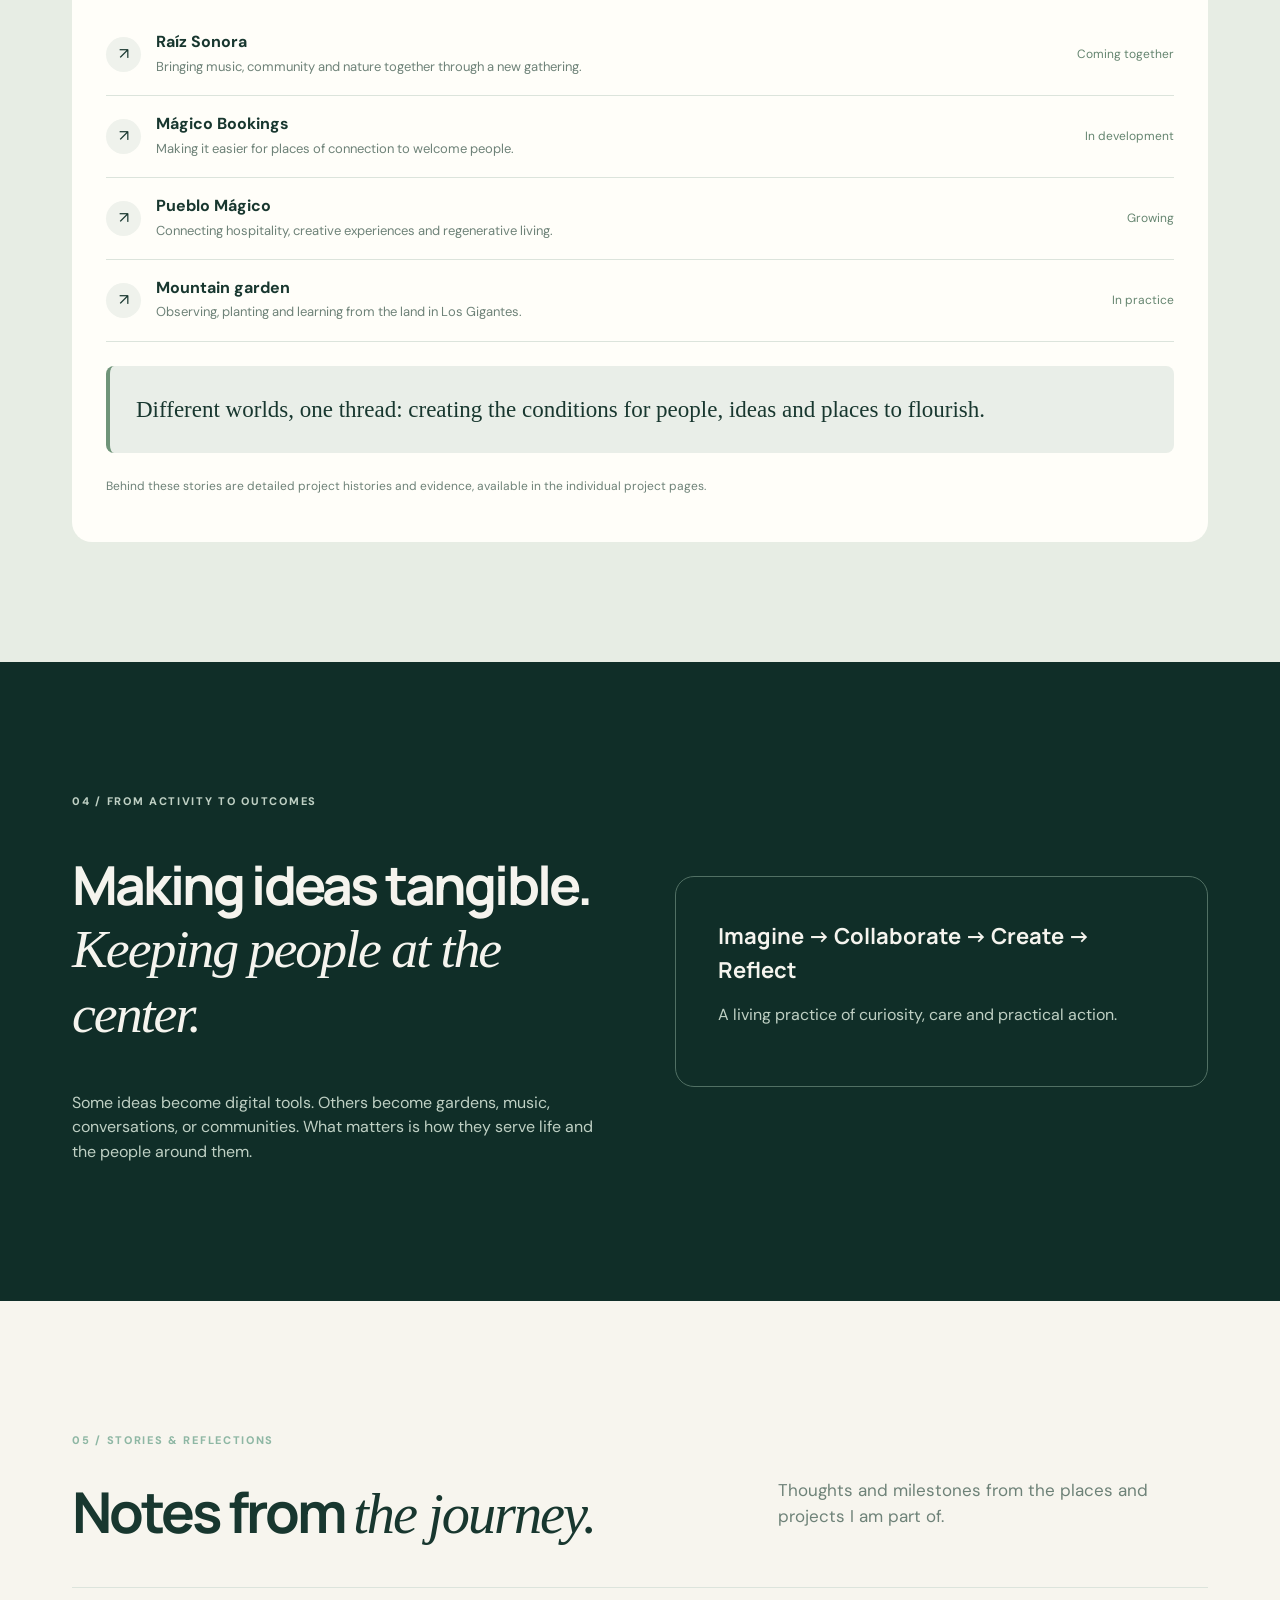
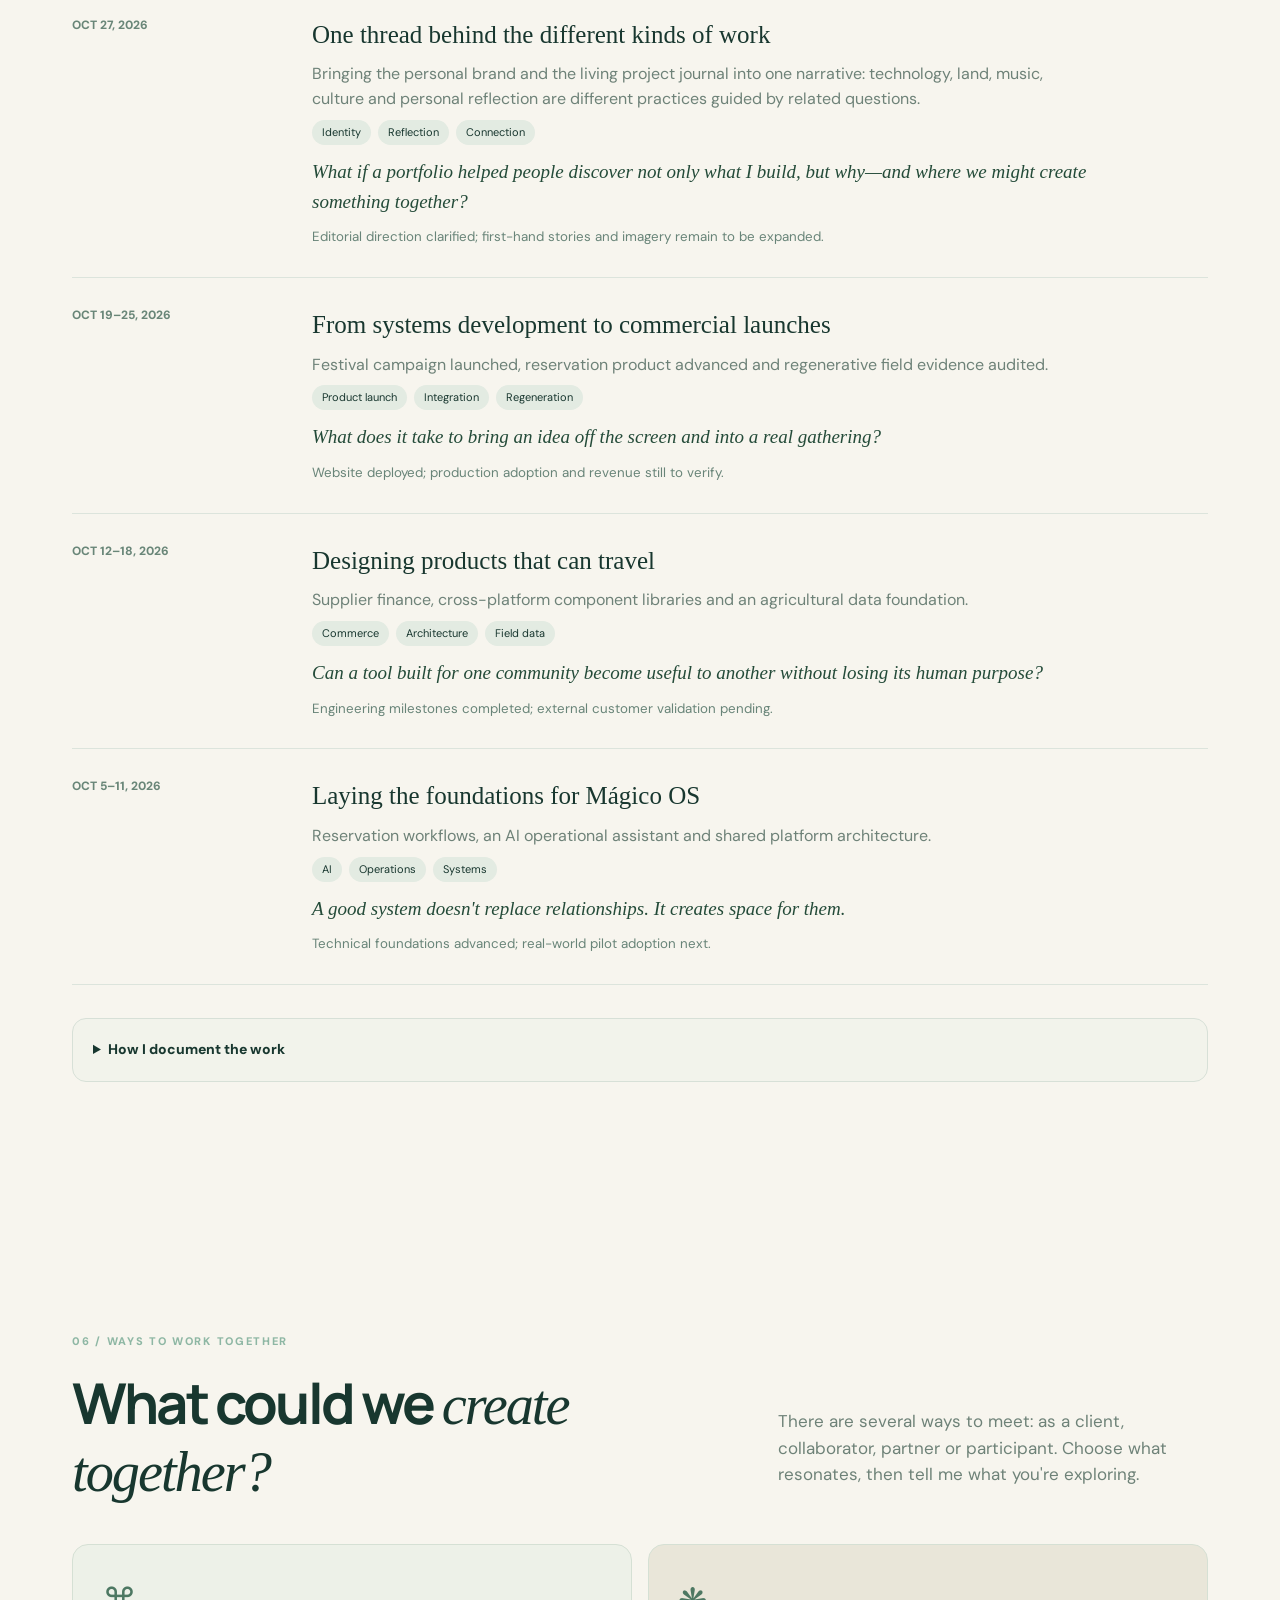
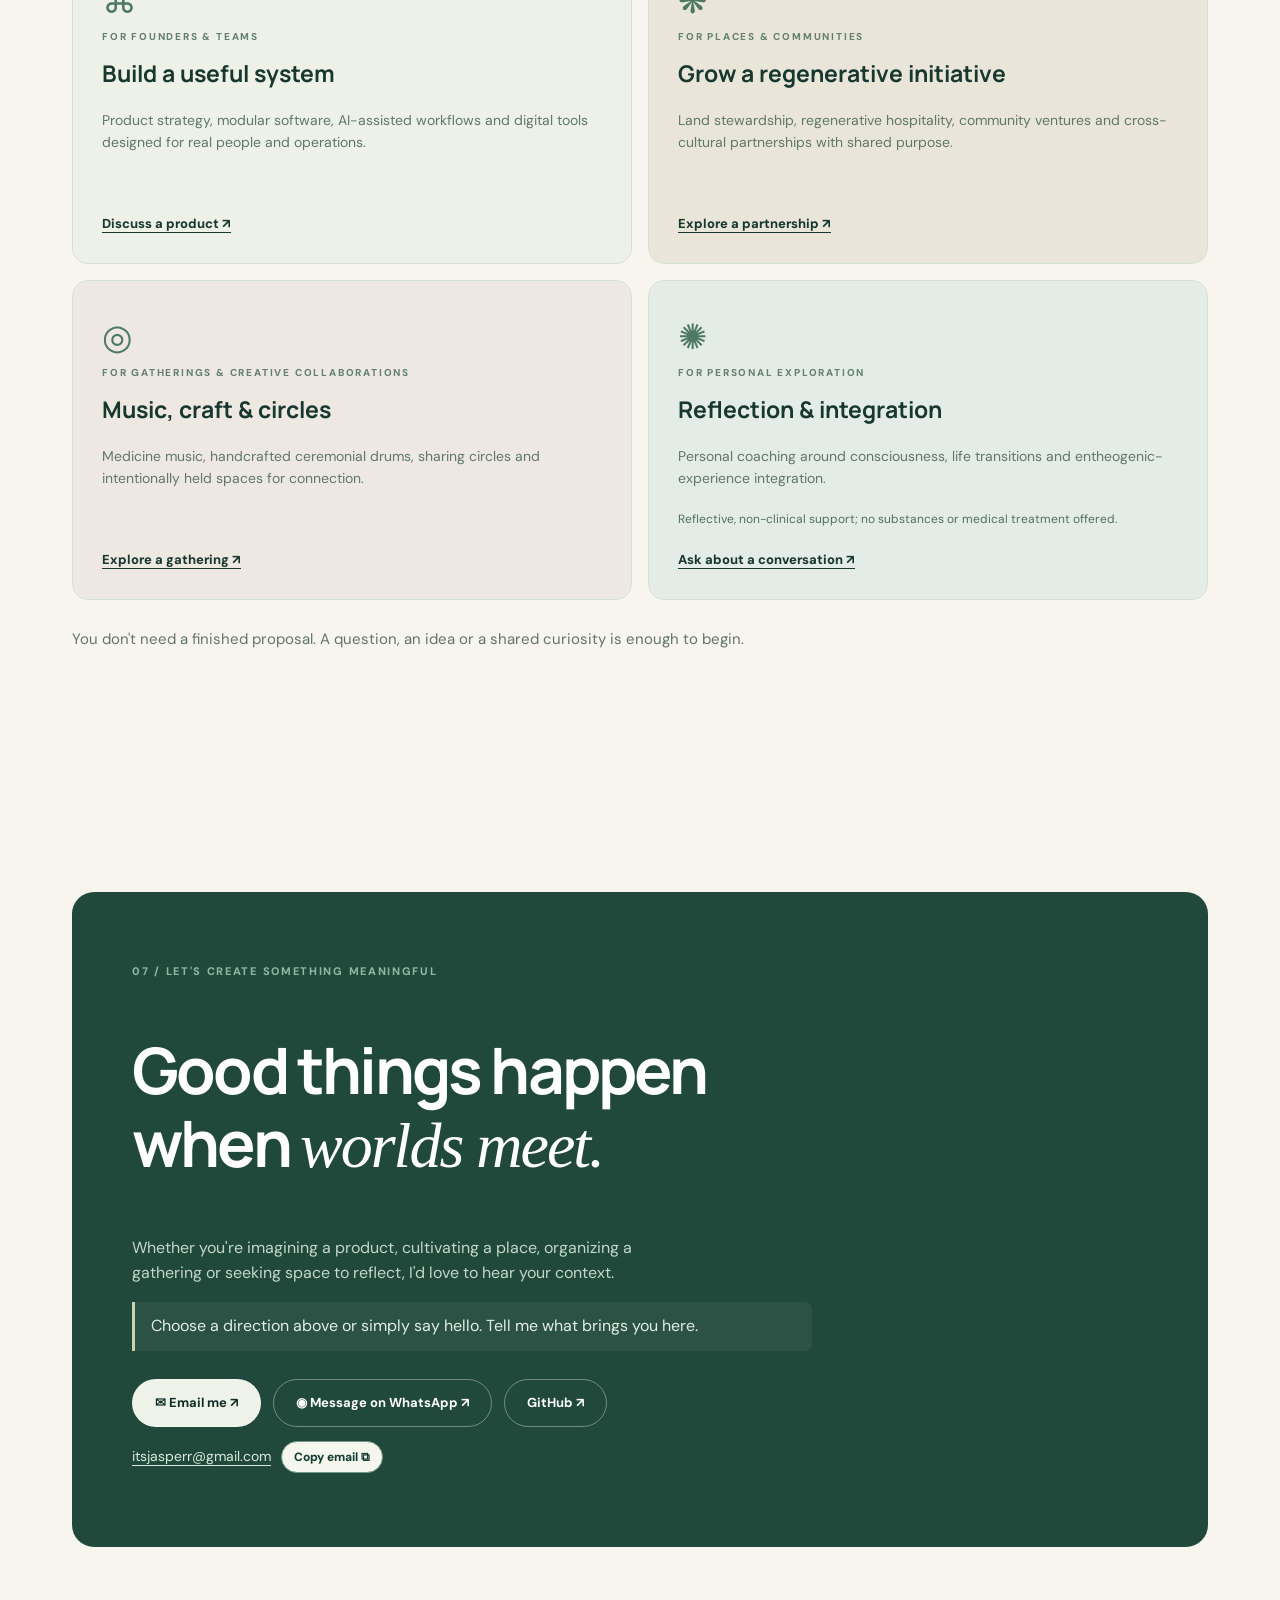
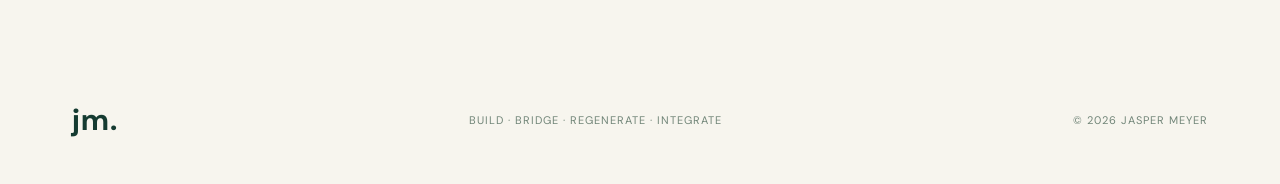
==== commit 84a31792: "fix(photo): show unmodified full-frame selfie without crop or upscaling" ====
--- a/index.html
+++ b/index.html
@@ -1 +1 @@
-<!doctype html><html lang="en"><head><meta charset="utf-8"><meta name="viewport" content="width=device-width, initial-scale=1"><meta name="theme-color" content="#102e28"><meta name="description" content="Jasper Meyer connects technology, regenerative projects, medicine music, ceremonial craft and conscious development. Explore his work and ways to collaborate."><title>Jasper Meyer — Connecting Worlds. Creating Possibilities.</title><link rel="stylesheet" href="./styles.css"></head><body><header class="nav shell"><a class="brand" href="#home">jm<span>.</span> <small>JASPER MEYER</small></a><button class="menu" aria-label="Toggle navigation" aria-expanded="false">☰</button><nav><a href="#about">About</a><a href="#now">Now</a><a href="#projects">Projects</a><a href="#journal">Journal</a><a href="#collaborate">Collaborate</a><a href="#connect">Connect ↗</a></nav></header><main id="home"><section class="hero shell"><div><p class="eyebrow">BUILDER · CONNECTOR · SPACE HOLDER</p><h1>Connecting worlds.<br><em>Creating possibilities.</em></h1><p class="lead">I work between technology, regenerative land, medicine music and conscious development—creating useful tools, meaningful places and shared experiences with the people around me.</p><div class="actions"><a class="button primary" href="#collaborate">Ways to collaborate ↗</a><a class="button secondary" href="#projects">Explore my work ↗</a></div><p class="eyebrow muted">BUILDING IN ARGENTINA · COLLABORATING GLOBALLY</p></div><div class="hero-art" aria-hidden="true"><img class="hero-photo" src="https://images.unsplash.com/photo-1500534623283-312aade485b7?auto=format&fit=crop&w=1200&q=85" alt="" fetchpriority="high"><div class="hero-art-caption">ROOTED IN NATURE · OPEN TO POSSIBILITY</div><div class="rings" aria-hidden="true"><div class="ring r1"></div><div class="ring r2"></div><div class="ring r3"></div><div class="ring r4"></div><b>✳</b><span class="ringtag t1">TECHNOLOGY</span><span class="ringtag t2">NATURE</span><span class="ringtag t3">PEOPLE</span></div></div></section><section class="section shell" id="about"><p class="eyebrow">01 / THE THREAD THAT CONNECTS IT ALL</p><div class="sectionhead"><h2>Different worlds.<br><em>One intention.</em></h2><p>My work lives at the intersection of technology, living systems and human connection. Different approaches, one shared intention.</p></div><section class="story-feature" aria-labelledby="story-heading"><div class="story-image"><img src="./assets/jasper-portrait.svg" alt="" loading="lazy"><span>JASPER MEYER</span></div><div class="story-copy"><p class="eyebrow">THE PERSON BEHIND THE PROJECTS</p><h3 id="story-heading">Rooted in curiosity.<br><em>Moving between worlds.</em></h3><p>I'm Jasper, a German living and creating in Argentina. My path moves between digital systems, regenerative land projects, medicine music and spaces for human connection.</p><p>I help shape AI-supported products and regenerative initiatives, make ceremonial drums, share medicine music, and hold sharing circles. My personal coaching focuses on reflecting on and integrating meaningful experiences—including entheogenic experiences—into everyday life.</p><p>These are different practices, but they share a question: how can we build systems and hold spaces that support connection, agency and care?</p><div class="story-values"><span>Curiosity</span><span>Care</span><span>Co-creation</span></div></div></section><div class="pillars"><article><span>⌘</span><h3>Technology & AI</h3><p>Products, systems architecture and AI-assisted tools that make work more human.</p><small>BUILD</small></article><article><span>❋</span><h3>Regeneration & land</h3><p>Agroforestry and practical regenerative initiatives rooted in place.</p><small>REGENERATE</small></article><article><span>◎</span><h3>Culture & connection</h3><p>Medicine music, handcrafted drums, sharing circles and ceremonial space holding.</p><small>CONNECT</small></article><article><span>✺</span><h3>Conscious development</h3><p>Personal coaching, consciousness inquiry and non-clinical entheogenic-experience integration.</p><small>INTEGRATE</small></article></div></section><section class="section shell interwoven-section" id="connections"><p class="eyebrow">HOW THE WORLDS MEET</p><div class="sectionhead"><h2>Different practices.<br><em>Shared questions.</em></h2><p>My work is not four separate careers. Each setting teaches me something about how to create with others.</p></div><div class="thread-grid"><article class="thread-card"><span class="thread-label">01 / BUILD</span><h3>Can technology create more room for people?</h3><p>Work on Mágico OS asks how useful systems can reduce friction while leaving relationships and local autonomy intact.</p><a data-project="magico-os" href="./project.html?slug=magico-os">Explore the digital work ↗</a></article><article class="thread-card"><span class="thread-label">02 / CULTIVATE</span><h3>What changes when we learn from the land?</h3><p>At the mountain garden, growing things calls for observation, patience and adaptation—not only a good plan.</p><a data-project="huerta" href="./project.html?slug=huerta">Explore the land work ↗</a></article><article class="thread-card"><span class="thread-label">03 / LISTEN</span><h3>How do we make space for genuine connection?</h3><p>Medicine music, drum-making and sharing circles remind me to listen before trying to guide or build.</p><a data-project="living-practices" href="./project.html?slug=living-practices">Explore living practices ↗</a></article></div></section><section class="section shell" id="projects"><p class="eyebrow">03 / SELECTED INITIATIVES</p><div class="sectionhead"><h2>A few things I <em>care about.</em></h2><p>Places, tools, and gatherings created with others—and the intention behind them.</p></div><div class="projects" id="project-grid"></div><p class="fine image-note">Illustrative stock photography; project photos will be added as available.</p></section><section class="section pale" id="now"><div class="shell"><p class="eyebrow">02 / LIVING PORTFOLIO</p><div class="sectionhead"><h2>Life in <em>motion.</em></h2><p>A few glimpses into the projects, people and places shaping my days.</p></div><div class="nowcard"><div class="weekhead"><div><p class="eyebrow">● THE LATEST WEEK</p><h3 id="week-title">Latest work</h3><p id="week-summary">Loading this week's work…</p></div><span id="week-date"></span></div><div class="metrics" id="metrics" hidden></div><h4>CURRENT EXPLORATIONS</h4><div id="highlights"></div><blockquote id="reflection"></blockquote><p class="fine">Behind these stories are detailed project histories and evidence, available in the individual project pages.</p></div></div></section><section class="section dark" id="impact"><div class="shell impact"><div><p class="eyebrow">04 / FROM ACTIVITY TO OUTCOMES</p><h2>Making ideas tangible.<br><em>Keeping people at the center.</em></h2><p>Some ideas become digital tools. Others become gardens, music, conversations, or communities. What matters is how they serve life and the people around them.</p></div><div class="process"><strong>Imagine → Collaborate → Create → Reflect</strong><p>A living practice of curiosity, care and practical action.</p></div></div></section><section class="section shell" id="journal"><p class="eyebrow">05 / STORIES & REFLECTIONS</p><div class="sectionhead"><h2>Notes from <em>the journey.</em></h2><p>Thoughts and milestones from the places and projects I am part of.</p></div><div id="timeline" class="timeline editorial-timeline"></div><details class="technical-details"><summary>How I document the work</summary><p>Behind each story are operational reviews, delivery records and product roadmaps. These details help keep public narratives grounded without reducing meaningful work to activity counts.</p><div class="metrics technical-metrics" id="public-evidence"></div></details></section><section class="section shell offers-section" id="collaborate"><p class="eyebrow">06 / WAYS TO WORK TOGETHER</p><div class="sectionhead"><h2>What could we <em>create together?</em></h2><p>There are several ways to meet: as a client, collaborator, partner or participant. Choose what resonates, then tell me what you're exploring.</p></div><div class="offer-grid"><article><span class="offer-symbol">⌘</span><span class="offer-tag">FOR FOUNDERS & TEAMS</span><h3>Build a useful system</h3><p>Product strategy, modular software, AI-assisted workflows and digital tools designed for real people and operations.</p><a data-topic="technology" href="#connect">Discuss a product ↗</a></article><article><span class="offer-symbol">❋</span><span class="offer-tag">FOR PLACES & COMMUNITIES</span><h3>Grow a regenerative initiative</h3><p>Land stewardship, regenerative hospitality, community ventures and cross-cultural partnerships with shared purpose.</p><a data-topic="regeneration" href="#connect">Explore a partnership ↗</a></article><article><span class="offer-symbol">◎</span><span class="offer-tag">FOR GATHERINGS & CREATIVE COLLABORATIONS</span><h3>Music, craft & circles</h3><p>Medicine music, handcrafted ceremonial drums, sharing circles and intentionally held spaces for connection.</p><a data-topic="culture" href="#connect">Explore a gathering ↗</a></article><article><span class="offer-symbol">✺</span><span class="offer-tag">FOR PERSONAL EXPLORATION</span><h3>Reflection & integration</h3><p>Personal coaching around consciousness, life transitions and entheogenic-experience integration.</p><small class="offer-note">Reflective, non-clinical support; no substances or medical treatment offered.</small><a data-topic="integration" href="#connect">Ask about a conversation ↗</a></article></div><p class="offer-outro">You don't need a finished proposal. A question, an idea or a shared curiosity is enough to begin.</p></section><section class="section shell" id="connect"><div class="connect"><p class="eyebrow">07 / LET'S CREATE SOMETHING MEANINGFUL</p><h2>Good things happen<br>when <em>worlds meet.</em></h2><p>Whether you're imagining a product, cultivating a place, organizing a gathering or seeking space to reflect, I'd love to hear your context.</p><p class="contact-context" id="contact-context" role="status" aria-live="polite">Choose a direction above or simply say hello. Tell me what brings you here.</p><div class="actions contact-actions"><a class="button primary" id="contact-email-link" href="mailto:itsjasperr@gmail.com" aria-label="Email Jasper Meyer">✉ Email me ↗</a><button class="button secondary" type="button" id="whatsapp-open" aria-haspopup="dialog" aria-controls="whatsapp-dialog">◉ Message on WhatsApp ↗</button><a class="button secondary" href="https://github.com/itsJASPERr" target="_blank" rel="noopener noreferrer">GitHub ↗</a></div><p class="contact-email"><a href="mailto:itsjasperr@gmail.com">itsjasperr@gmail.com</a> <button id="copy-email" type="button" class="copy-email" aria-label="Copy email address">Copy email <span aria-hidden="true">⧉</span></button></p><p class="fine" id="email-copy-feedback" role="status" aria-live="polite"></p><dialog id="whatsapp-dialog" class="whatsapp-dialog" aria-labelledby="whatsapp-dialog-title" aria-describedby="whatsapp-dialog-description"><form id="whatsapp-form" class="whatsapp-form"><div class="whatsapp-dialog-header"><div><p class="eyebrow">START A CONVERSATION</p><h3 id="whatsapp-dialog-title">Let's connect on WhatsApp.</h3></div><button type="button" class="dialog-close" id="whatsapp-close" aria-label="Close WhatsApp message form">×</button></div><p id="whatsapp-dialog-description">Write your message below. When you continue, WhatsApp opens with your message ready to send.</p><label for="whatsapp-message">Your message</label><textarea id="whatsapp-message" name="message" maxlength="2000" rows="5" required placeholder="Hi Jasper! I found your portfolio and would love to talk about..."></textarea><p class="fine">Your message is not sent automatically. You'll confirm it in WhatsApp.</p><div class="dialog-actions"><button type="button" class="button dialog-cancel" id="whatsapp-cancel">Cancel</button><button type="submit" class="button dialog-submit">Continue to WhatsApp ↗</button></div></form></dialog></div></section></main><footer class="shell footer"><strong>jm.</strong><span>BUILD · BRIDGE · REGENERATE · INTEGRATE</span><span>© <span id="year"></span> JASPER MEYER</span></footer><button type="button" id="back-to-top" class="back-to-top" aria-label="Back to top" title="Back to top">↑</button><script src="./i18n.js" defer></script><script src="./app.js" defer></script></body></html>+<!doctype html><html lang="en"><head><meta charset="utf-8"><meta name="viewport" content="width=device-width, initial-scale=1"><meta name="theme-color" content="#102e28"><meta name="description" content="Jasper Meyer connects technology, regenerative projects, medicine music, ceremonial craft and conscious development. Explore his work and ways to collaborate."><title>Jasper Meyer — Connecting Worlds. Creating Possibilities.</title><link rel="stylesheet" href="./styles.css"></head><body><header class="nav shell"><a class="brand" href="#home">jm<span>.</span> <small>JASPER MEYER</small></a><button class="menu" aria-label="Toggle navigation" aria-expanded="false">☰</button><nav><a href="#about">About</a><a href="#now">Now</a><a href="#projects">Projects</a><a href="#journal">Journal</a><a href="#collaborate">Collaborate</a><a href="#connect">Connect ↗</a></nav></header><main id="home"><section class="hero shell"><div><p class="eyebrow">BUILDER · CONNECTOR · SPACE HOLDER</p><h1>Connecting worlds.<br><em>Creating possibilities.</em></h1><p class="lead">I work between technology, regenerative land, medicine music and conscious development—creating useful tools, meaningful places and shared experiences with the people around me.</p><div class="actions"><a class="button primary" href="#collaborate">Ways to collaborate ↗</a><a class="button secondary" href="#projects">Explore my work ↗</a></div><p class="eyebrow muted">BUILDING IN ARGENTINA · COLLABORATING GLOBALLY</p></div><div class="hero-art" aria-hidden="true"><img class="hero-photo" src="https://images.unsplash.com/photo-1500534623283-312aade485b7?auto=format&fit=crop&w=1200&q=85" alt="" fetchpriority="high"><div class="hero-art-caption">ROOTED IN NATURE · OPEN TO POSSIBILITY</div><div class="rings" aria-hidden="true"><div class="ring r1"></div><div class="ring r2"></div><div class="ring r3"></div><div class="ring r4"></div><b>✳</b><span class="ringtag t1">TECHNOLOGY</span><span class="ringtag t2">NATURE</span><span class="ringtag t3">PEOPLE</span></div></div></section><section class="section shell" id="about"><p class="eyebrow">01 / THE THREAD THAT CONNECTS IT ALL</p><div class="sectionhead"><h2>Different worlds.<br><em>One intention.</em></h2><p>My work lives at the intersection of technology, living systems and human connection. Different approaches, one shared intention.</p></div><section class="story-feature" aria-labelledby="story-heading"><div class="story-image"><img src="./assets/IMG_8355-slim.jpg" alt="Jasper Meyer smiling outdoors" width="299" height="673" loading="lazy" decoding="async"><span>JASPER MEYER</span></div><div class="story-copy"><p class="eyebrow">THE PERSON BEHIND THE PROJECTS</p><h3 id="story-heading">Rooted in curiosity.<br><em>Moving between worlds.</em></h3><p>I'm Jasper, a German living and creating in Argentina. My path moves between digital systems, regenerative land projects, medicine music and spaces for human connection.</p><p>I help shape AI-supported products and regenerative initiatives, make ceremonial drums, share medicine music, and hold sharing circles. My personal coaching focuses on reflecting on and integrating meaningful experiences—including entheogenic experiences—into everyday life.</p><p>These are different practices, but they share a question: how can we build systems and hold spaces that support connection, agency and care?</p><div class="story-values"><span>Curiosity</span><span>Care</span><span>Co-creation</span></div></div></section><div class="pillars"><article><span>⌘</span><h3>Technology & AI</h3><p>Products, systems architecture and AI-assisted tools that make work more human.</p><small>BUILD</small></article><article><span>❋</span><h3>Regeneration & land</h3><p>Agroforestry and practical regenerative initiatives rooted in place.</p><small>REGENERATE</small></article><article><span>◎</span><h3>Culture & connection</h3><p>Medicine music, handcrafted drums, sharing circles and ceremonial space holding.</p><small>CONNECT</small></article><article><span>✺</span><h3>Conscious development</h3><p>Personal coaching, consciousness inquiry and non-clinical entheogenic-experience integration.</p><small>INTEGRATE</small></article></div></section><section class="section shell interwoven-section" id="connections"><p class="eyebrow">HOW THE WORLDS MEET</p><div class="sectionhead"><h2>Different practices.<br><em>Shared questions.</em></h2><p>My work is not four separate careers. Each setting teaches me something about how to create with others.</p></div><div class="thread-grid"><article class="thread-card"><span class="thread-label">01 / BUILD</span><h3>Can technology create more room for people?</h3><p>Work on Mágico OS asks how useful systems can reduce friction while leaving relationships and local autonomy intact.</p><a data-project="magico-os" href="./project.html?slug=magico-os">Explore the digital work ↗</a></article><article class="thread-card"><span class="thread-label">02 / CULTIVATE</span><h3>What changes when we learn from the land?</h3><p>At the mountain garden, growing things calls for observation, patience and adaptation—not only a good plan.</p><a data-project="huerta" href="./project.html?slug=huerta">Explore the land work ↗</a></article><article class="thread-card"><span class="thread-label">03 / LISTEN</span><h3>How do we make space for genuine connection?</h3><p>Medicine music, drum-making and sharing circles remind me to listen before trying to guide or build.</p><a data-project="living-practices" href="./project.html?slug=living-practices">Explore living practices ↗</a></article></div></section><section class="section shell" id="projects"><p class="eyebrow">03 / SELECTED INITIATIVES</p><div class="sectionhead"><h2>A few things I <em>care about.</em></h2><p>Places, tools, and gatherings created with others—and the intention behind them.</p></div><div class="projects" id="project-grid"></div><p class="fine image-note">Illustrative stock photography; project photos will be added as available.</p></section><section class="section pale" id="now"><div class="shell"><p class="eyebrow">02 / LIVING PORTFOLIO</p><div class="sectionhead"><h2>Life in <em>motion.</em></h2><p>A few glimpses into the projects, people and places shaping my days.</p></div><div class="nowcard"><div class="weekhead"><div><p class="eyebrow">● THE LATEST WEEK</p><h3 id="week-title">Latest work</h3><p id="week-summary">Loading this week's work…</p></div><span id="week-date"></span></div><div class="metrics" id="metrics" hidden></div><h4>CURRENT EXPLORATIONS</h4><div id="highlights"></div><blockquote id="reflection"></blockquote><p class="fine">Behind these stories are detailed project histories and evidence, available in the individual project pages.</p></div></div></section><section class="section dark" id="impact"><div class="shell impact"><div><p class="eyebrow">04 / FROM ACTIVITY TO OUTCOMES</p><h2>Making ideas tangible.<br><em>Keeping people at the center.</em></h2><p>Some ideas become digital tools. Others become gardens, music, conversations, or communities. What matters is how they serve life and the people around them.</p></div><div class="process"><strong>Imagine → Collaborate → Create → Reflect</strong><p>A living practice of curiosity, care and practical action.</p></div></div></section><section class="section shell" id="journal"><p class="eyebrow">05 / STORIES & REFLECTIONS</p><div class="sectionhead"><h2>Notes from <em>the journey.</em></h2><p>Thoughts and milestones from the places and projects I am part of.</p></div><div id="timeline" class="timeline editorial-timeline"></div><details class="technical-details"><summary>How I document the work</summary><p>Behind each story are operational reviews, delivery records and product roadmaps. These details help keep public narratives grounded without reducing meaningful work to activity counts.</p><div class="metrics technical-metrics" id="public-evidence"></div></details></section><section class="section shell offers-section" id="collaborate"><p class="eyebrow">06 / WAYS TO WORK TOGETHER</p><div class="sectionhead"><h2>What could we <em>create together?</em></h2><p>There are several ways to meet: as a client, collaborator, partner or participant. Choose what resonates, then tell me what you're exploring.</p></div><div class="offer-grid"><article><span class="offer-symbol">⌘</span><span class="offer-tag">FOR FOUNDERS & TEAMS</span><h3>Build a useful system</h3><p>Product strategy, modular software, AI-assisted workflows and digital tools designed for real people and operations.</p><a data-topic="technology" href="#connect">Discuss a product ↗</a></article><article><span class="offer-symbol">❋</span><span class="offer-tag">FOR PLACES & COMMUNITIES</span><h3>Grow a regenerative initiative</h3><p>Land stewardship, regenerative hospitality, community ventures and cross-cultural partnerships with shared purpose.</p><a data-topic="regeneration" href="#connect">Explore a partnership ↗</a></article><article><span class="offer-symbol">◎</span><span class="offer-tag">FOR GATHERINGS & CREATIVE COLLABORATIONS</span><h3>Music, craft & circles</h3><p>Medicine music, handcrafted ceremonial drums, sharing circles and intentionally held spaces for connection.</p><a data-topic="culture" href="#connect">Explore a gathering ↗</a></article><article><span class="offer-symbol">✺</span><span class="offer-tag">FOR PERSONAL EXPLORATION</span><h3>Reflection & integration</h3><p>Personal coaching around consciousness, life transitions and entheogenic-experience integration.</p><small class="offer-note">Reflective, non-clinical support; no substances or medical treatment offered.</small><a data-topic="integration" href="#connect">Ask about a conversation ↗</a></article></div><p class="offer-outro">You don't need a finished proposal. A question, an idea or a shared curiosity is enough to begin.</p></section><section class="section shell" id="connect"><div class="connect"><p class="eyebrow">07 / LET'S CREATE SOMETHING MEANINGFUL</p><h2>Good things happen<br>when <em>worlds meet.</em></h2><p>Whether you're imagining a product, cultivating a place, organizing a gathering or seeking space to reflect, I'd love to hear your context.</p><p class="contact-context" id="contact-context" role="status" aria-live="polite">Choose a direction above or simply say hello. Tell me what brings you here.</p><div class="actions contact-actions"><a class="button primary" id="contact-email-link" href="mailto:itsjasperr@gmail.com" aria-label="Email Jasper Meyer">✉ Email me ↗</a><button class="button secondary" type="button" id="whatsapp-open" aria-haspopup="dialog" aria-controls="whatsapp-dialog">◉ Message on WhatsApp ↗</button><a class="button secondary" href="https://github.com/itsJASPERr" target="_blank" rel="noopener noreferrer">GitHub ↗</a></div><p class="contact-email"><a href="mailto:itsjasperr@gmail.com">itsjasperr@gmail.com</a> <button id="copy-email" type="button" class="copy-email" aria-label="Copy email address">Copy email <span aria-hidden="true">⧉</span></button></p><p class="fine" id="email-copy-feedback" role="status" aria-live="polite"></p><dialog id="whatsapp-dialog" class="whatsapp-dialog" aria-labelledby="whatsapp-dialog-title" aria-describedby="whatsapp-dialog-description"><form id="whatsapp-form" class="whatsapp-form"><div class="whatsapp-dialog-header"><div><p class="eyebrow">START A CONVERSATION</p><h3 id="whatsapp-dialog-title">Let's connect on WhatsApp.</h3></div><button type="button" class="dialog-close" id="whatsapp-close" aria-label="Close WhatsApp message form">×</button></div><p id="whatsapp-dialog-description">Write your message below. When you continue, WhatsApp opens with your message ready to send.</p><label for="whatsapp-message">Your message</label><textarea id="whatsapp-message" name="message" maxlength="2000" rows="5" required placeholder="Hi Jasper! I found your portfolio and would love to talk about..."></textarea><p class="fine">Your message is not sent automatically. You'll confirm it in WhatsApp.</p><div class="dialog-actions"><button type="button" class="button dialog-cancel" id="whatsapp-cancel">Cancel</button><button type="submit" class="button dialog-submit">Continue to WhatsApp ↗</button></div></form></dialog></div></section></main><footer class="shell footer"><strong>jm.</strong><span>BUILD · BRIDGE · REGENERATE · INTEGRATE</span><span>© <span id="year"></span> JASPER MEYER</span></footer><button type="button" id="back-to-top" class="back-to-top" aria-label="Back to top" title="Back to top">↑</button><script src="./i18n.js" defer></script><script src="./app.js" defer></script></body></html>
--- a/styles.css
+++ b/styles.css
@@ -29,3 +29,9 @@
 .story-image img{position:relative;width:auto;max-width:100%;height:100%;object-fit:contain;margin:0 auto;display:block;z-index:1}
 @media(max-width:800px){.story-image{min-height:430px}}
 @media(max-width:520px){.story-image{min-height:375px;max-width:100%}}
+
+/* v0.4 — integrated identity, grounded stories and audience-specific invitations */
+.interwoven-section{padding-top:48px}.thread-grid{display:grid;grid-template-columns:repeat(3,minmax(0,1fr));gap:18px}.thread-card{display:flex;flex-direction:column;min-height:340px;padding:30px;border:1px solid #d6e0d5;border-radius:20px;background:#f0f2eb}.thread-card:nth-child(2){background:#ede8da}.thread-card:nth-child(3){background:#e7ebe2}.thread-label,.offer-tag{display:block;color:#64816e;font-size:10px;font-weight:800;letter-spacing:1.8px}.thread-card h3{font-family:Manrope,sans-serif;line-height:1.32;font-size:24px;letter-spacing:-.65px;margin:28px 0 12px}.thread-card p{font-size:14px;line-height:1.75;color:#5a7165;flex:1}.thread-card a{align-self:flex-start;margin-top:18px;font-size:13px;text-decoration:underline;text-underline-offset:5px;font-weight:800}.thread-card a:hover,.offer-grid a:hover{color:#a47548}.offer-grid{grid-template-columns:repeat(2,minmax(0,1fr))}.offer-grid article{min-height:320px}.offer-grid article:nth-child(4){background:#e4ece7}.offer-grid h3{margin:15px 0 8px}.offer-grid .offer-note{display:block;color:#536f61;line-height:1.55;font-size:12px;margin:0 0 22px}.offer-outro{margin:28px 0 0;color:#627568;font-size:15px}.contact-context{max-width:680px!important;border-left:3px solid #c4d6b0;padding:12px 16px;background:#ffffff0d;color:#e1eee4!important;border-radius:0 8px 8px 0}.thread-card a:focus-visible,.offer-grid a:focus-visible{outline:3px solid #bb9858;outline-offset:5px}.thread-card:hover{border-color:#a1bca9}.interwoven-section,.offers-section,#connect{scroll-margin-top:30px}@media(max-width:850px){.thread-grid{grid-template-columns:1fr 1fr}.thread-card{min-height:310px}}@media(max-width:800px){.offer-grid{grid-template-columns:1fr}}@media(max-width:600px){.thread-grid{grid-template-columns:1fr}.thread-card{min-height:0;padding:24px}.thread-card h3{font-size:22px;margin:16px 0 8px}.offer-grid article{min-height:0}.contact-context{font-size:13px}}
+
+/* Human invitation at the end of each evidence-based project case study */
+.project-invitation{margin-top:35px;border-radius:18px;border:1px solid #c9dccb;background:#e8efe6;padding:30px;max-width:950px}.project-invitation .eyebrow{color:#51765b}.project-invitation p:not(.eyebrow){font-size:19px;max-width:740px;line-height:1.7;color:#305341}.project-invitation a{display:inline-flex;margin-top:12px;border-radius:30px;background:#173d33;color:#fff;padding:11px 18px;font-size:13px;font-weight:800}.project-invitation a:focus-visible{outline:3px solid #d1a75c;outline-offset:4px}@media(max-width:600px){.project-invitation{padding:21px}.project-invitation p:not(.eyebrow){font-size:16px}}
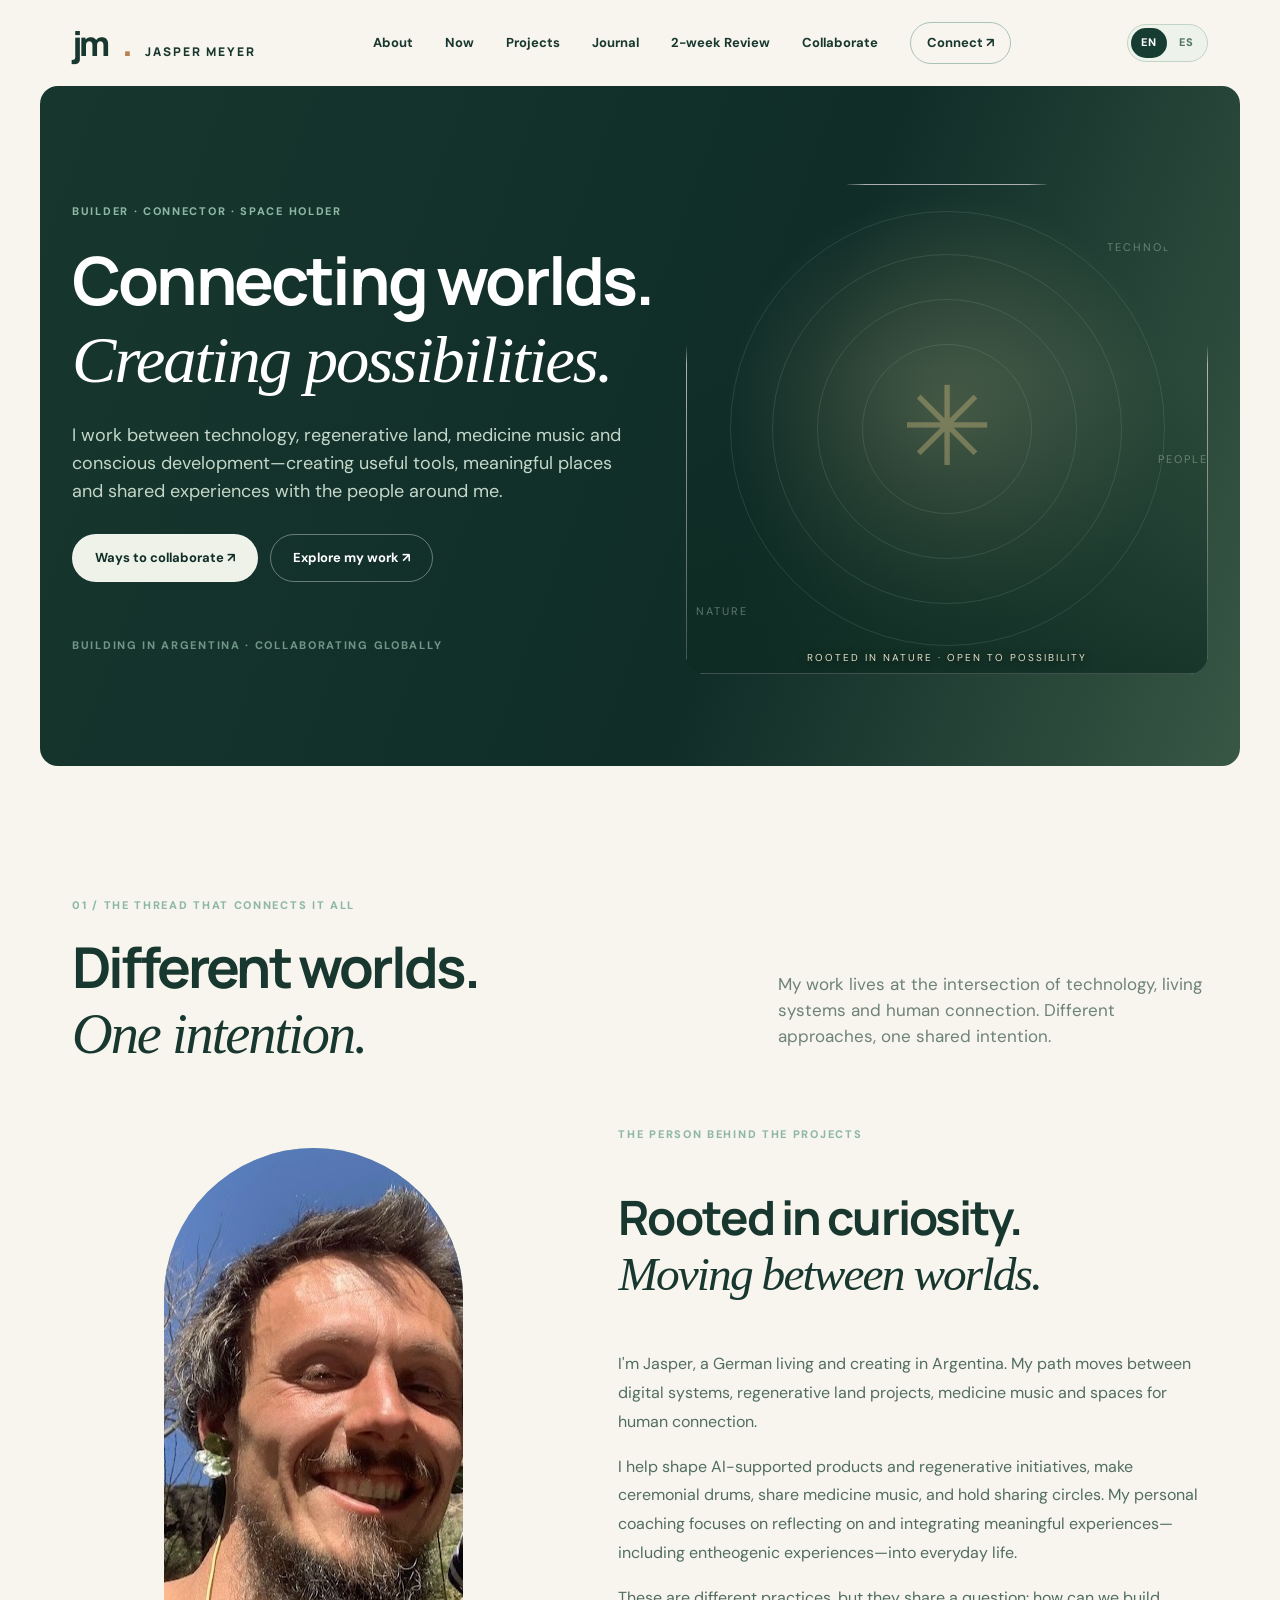
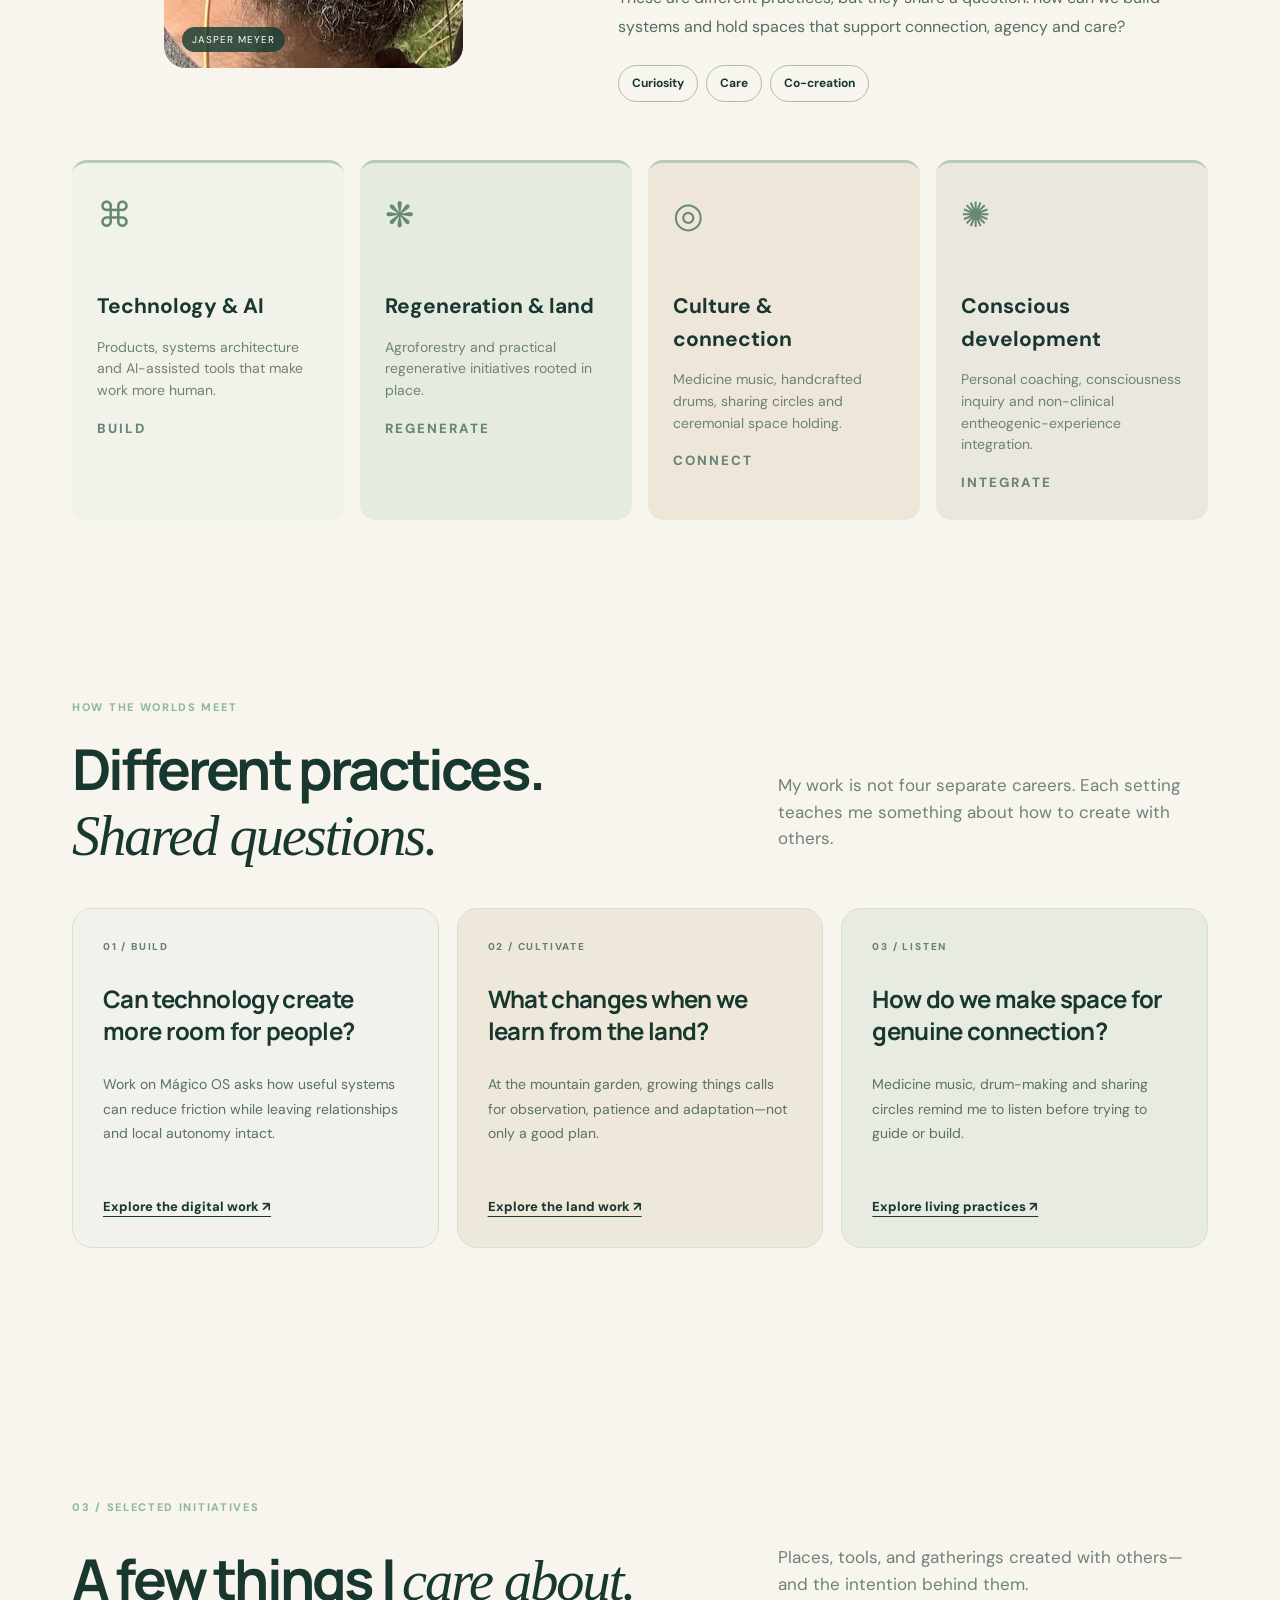
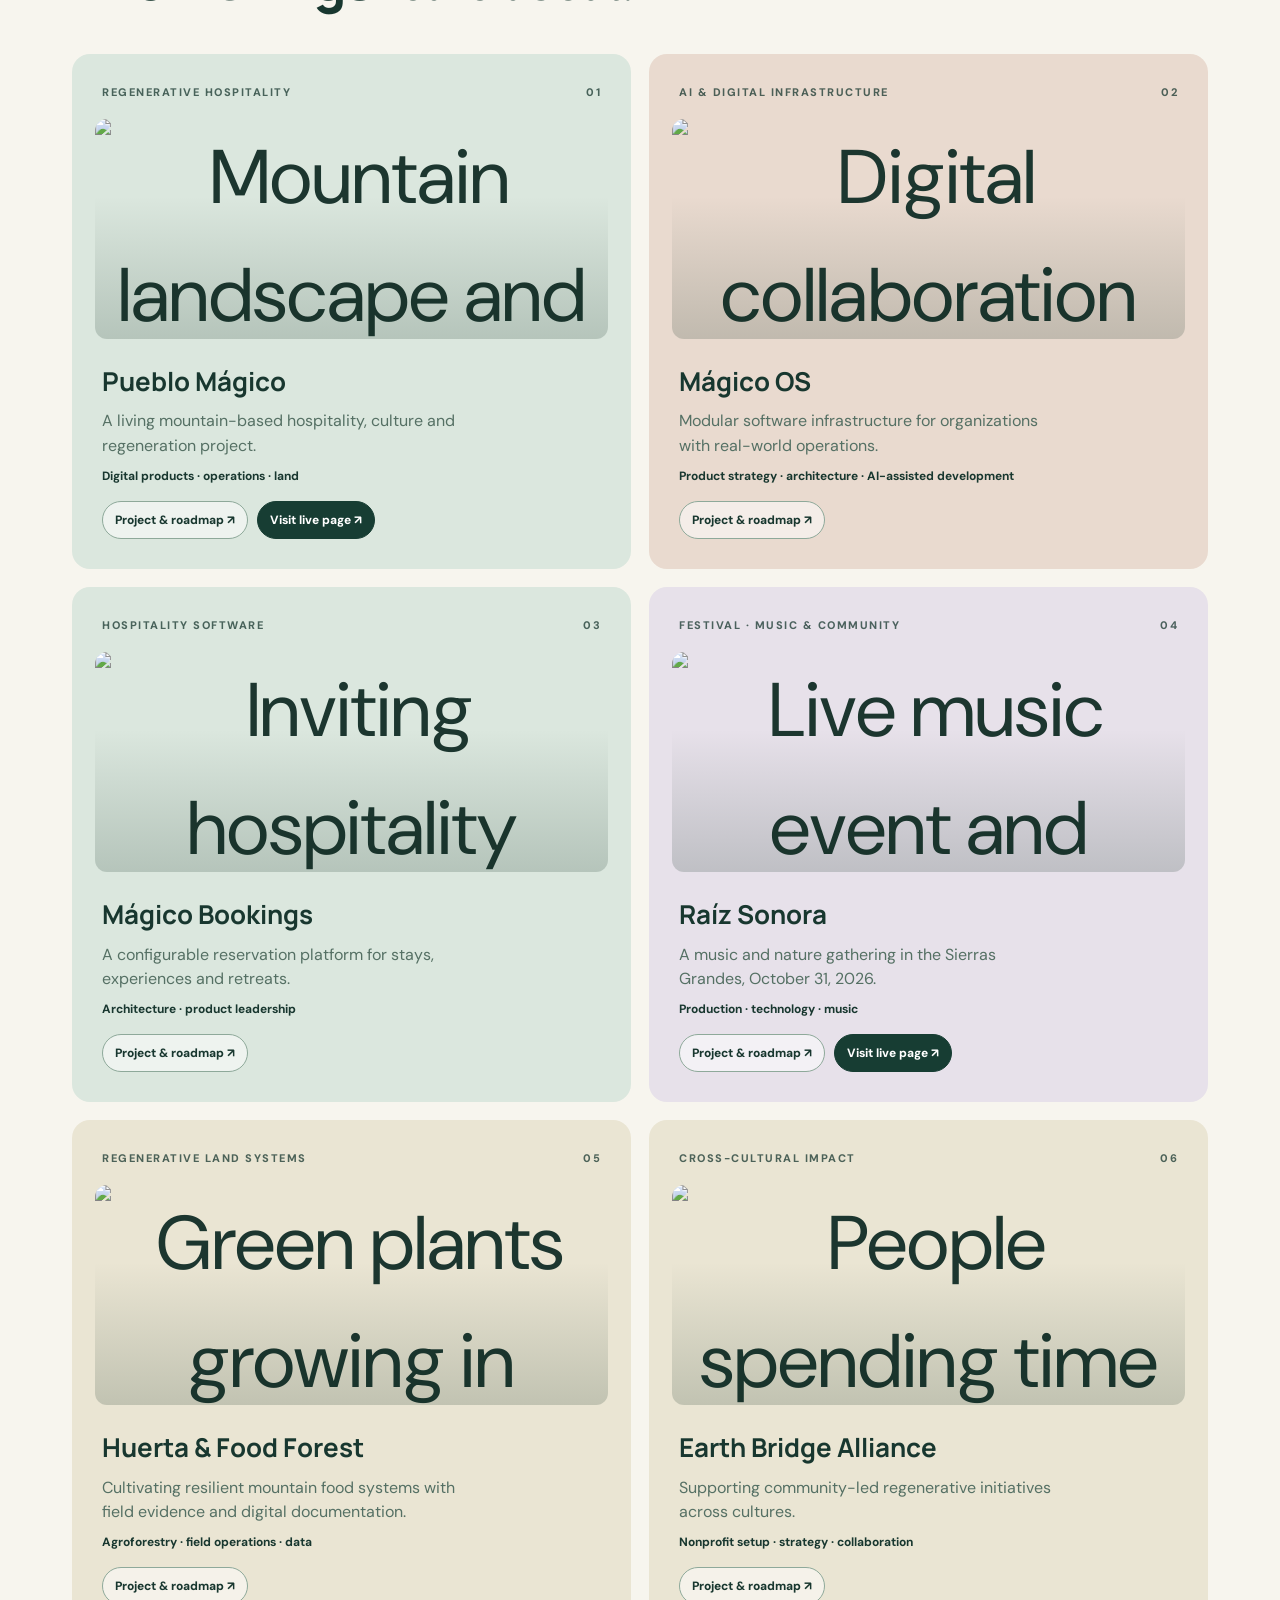
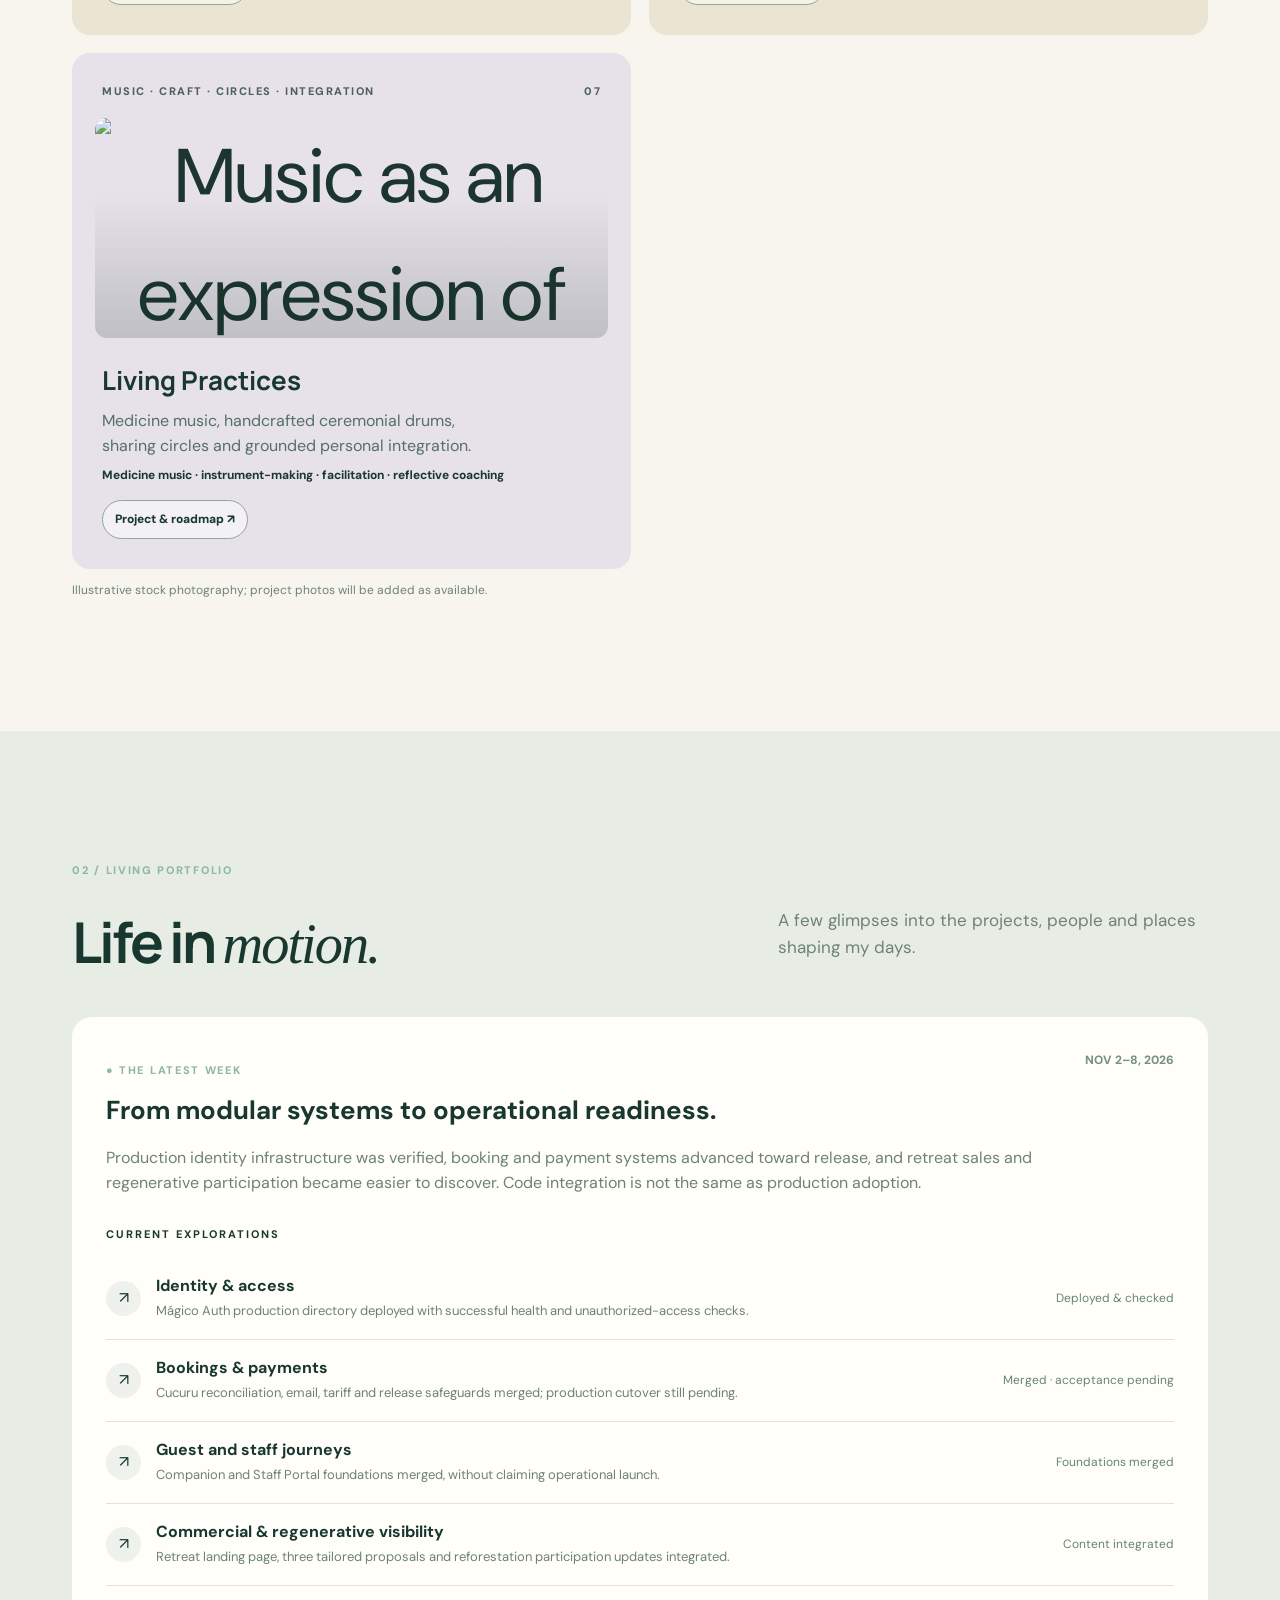
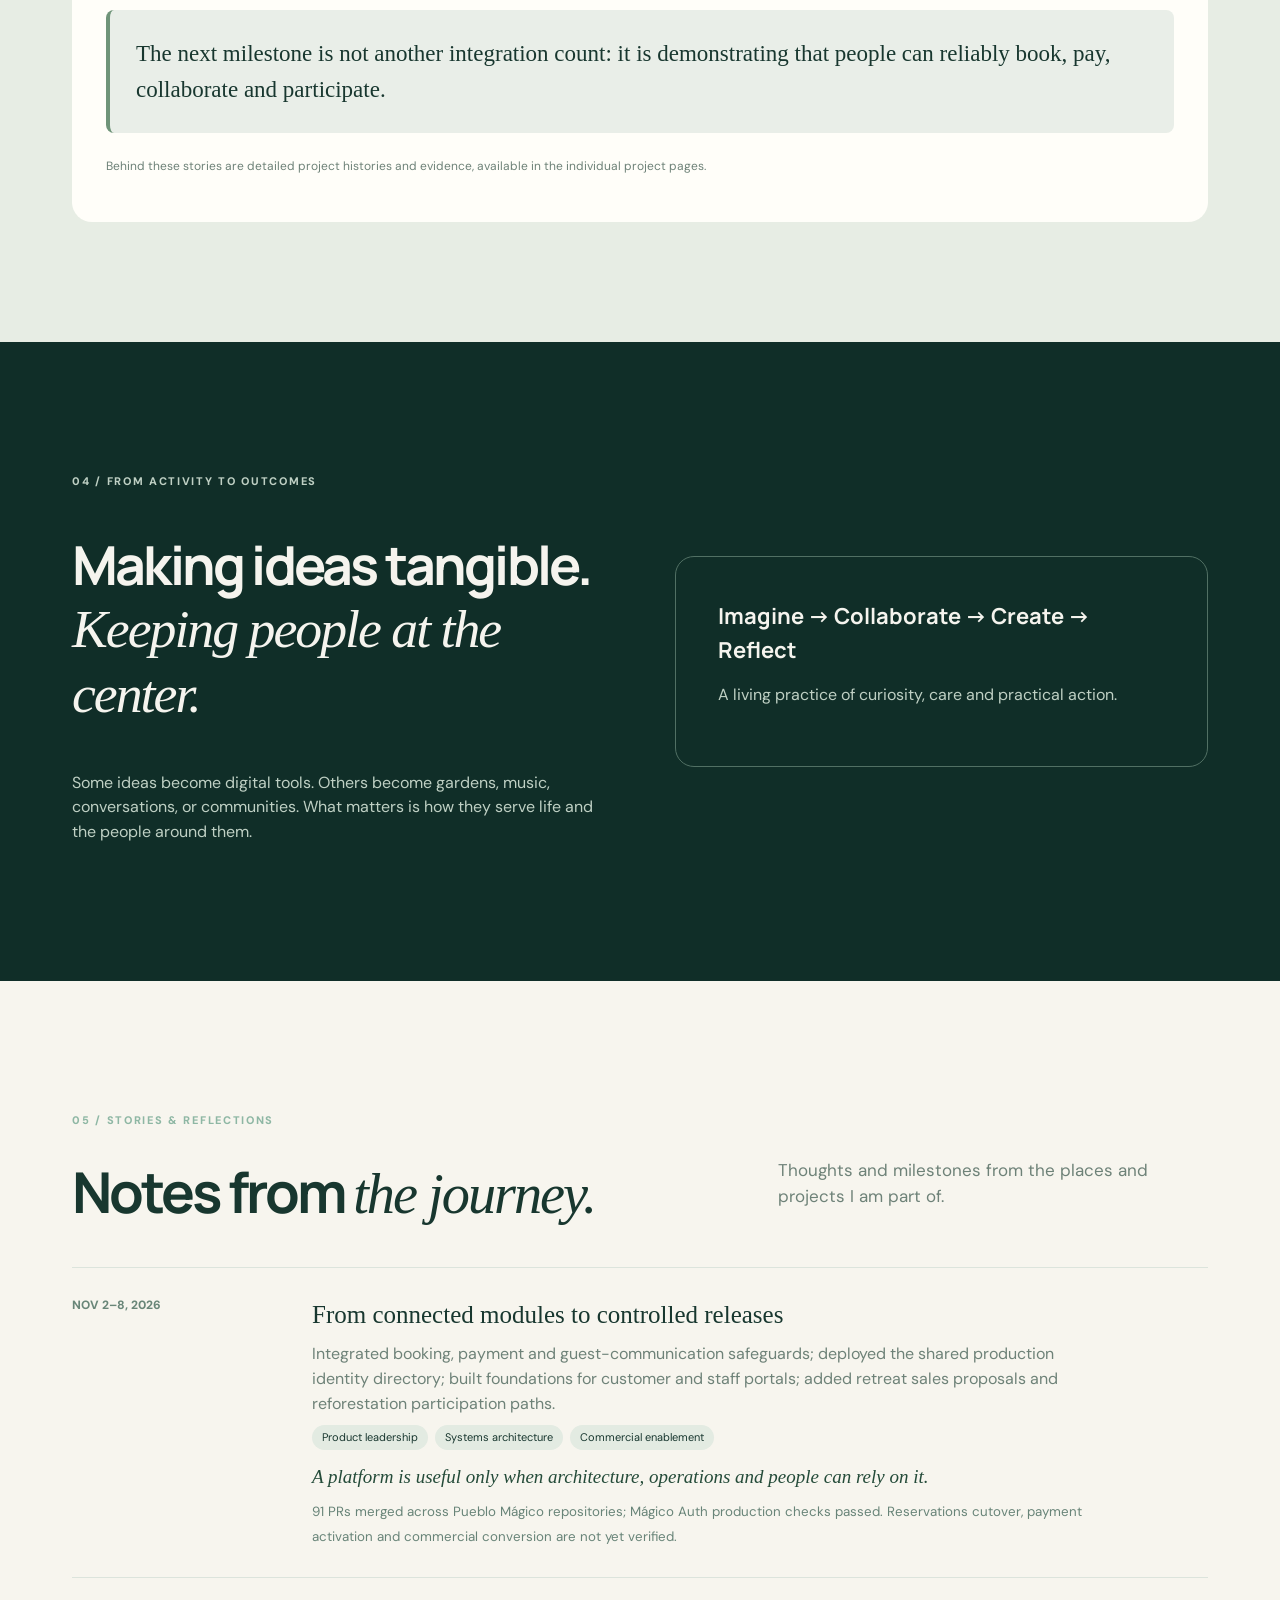
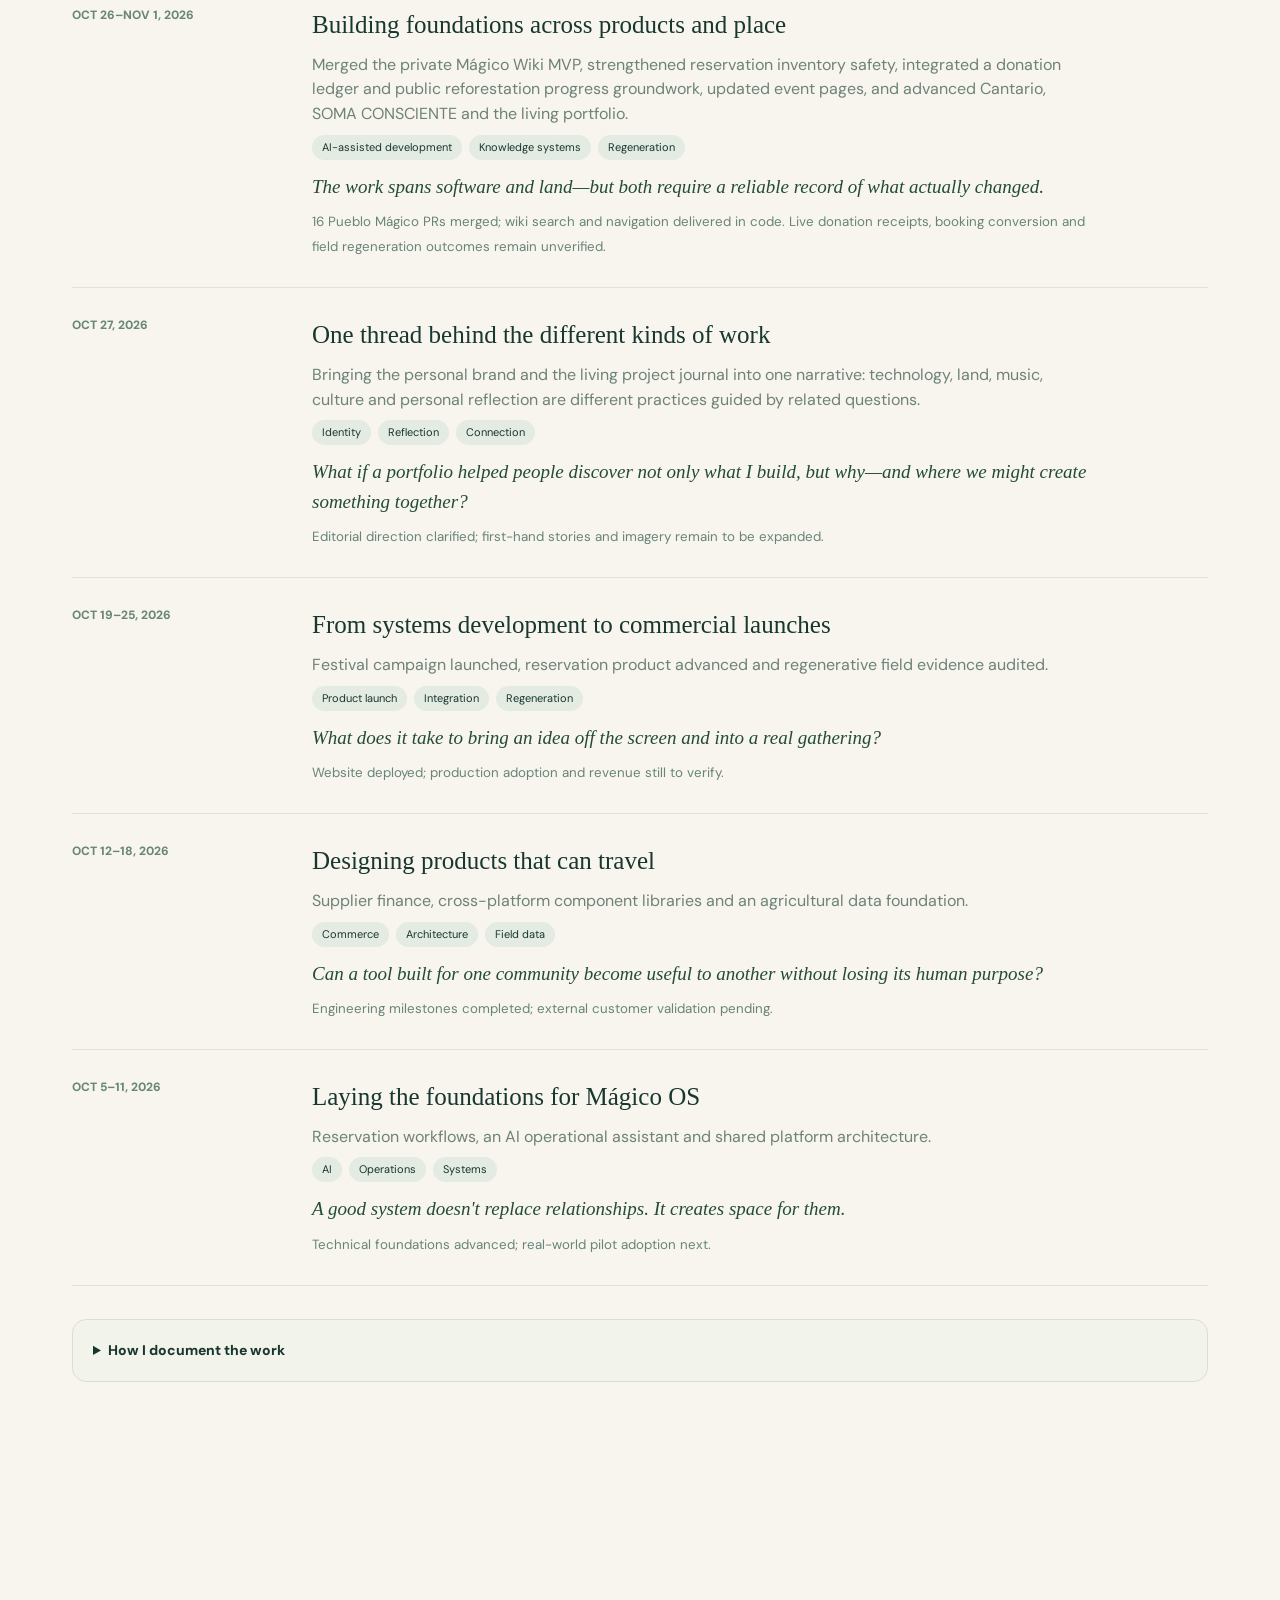
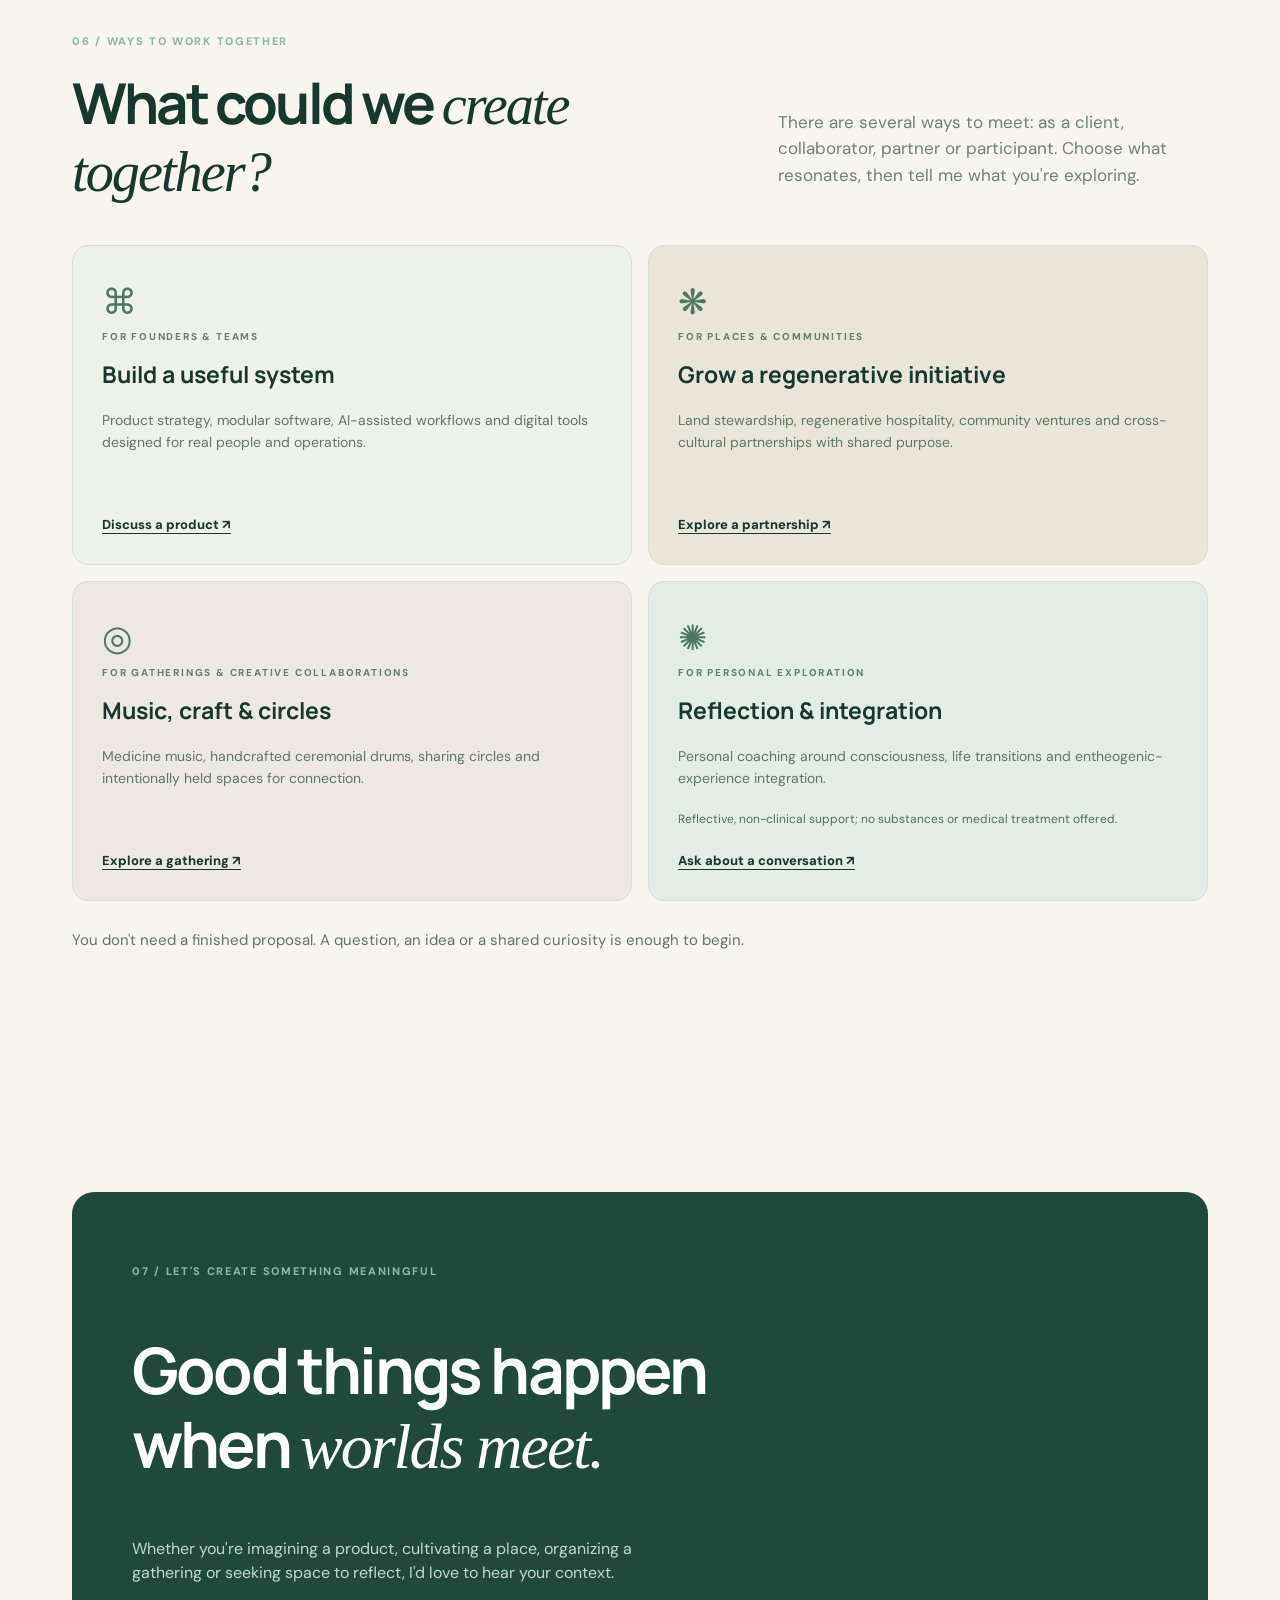
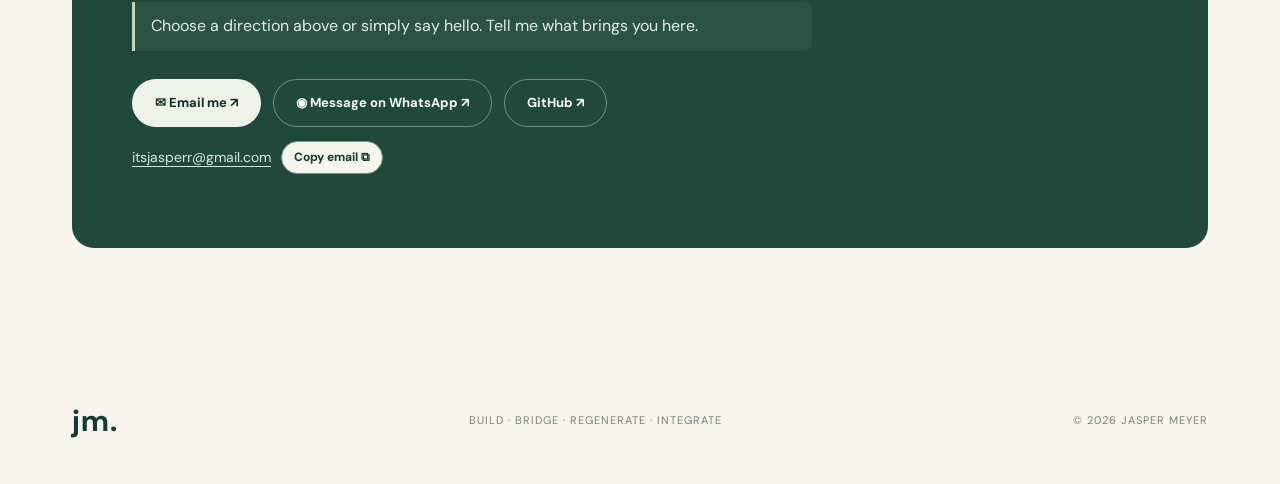
==== commit a095c734: "Update bilingual weekly portfolio evidence for Oct 26–Nov 8" ====
--- a/index.html
+++ b/index.html
@@ -1 +1 @@
-<!doctype html><html lang="en"><head><meta charset="utf-8"><meta name="viewport" content="width=device-width, initial-scale=1"><meta name="theme-color" content="#102e28"><meta name="description" content="Jasper Meyer connects technology, regenerative projects, medicine music, ceremonial craft and conscious development. Explore his work and ways to collaborate."><title>Jasper Meyer — Connecting Worlds. Creating Possibilities.</title><link rel="stylesheet" href="./styles.css"></head><body><header class="nav shell"><a class="brand" href="#home">jm<span>.</span> <small>JASPER MEYER</small></a><button class="menu" aria-label="Toggle navigation" aria-expanded="false">☰</button><nav><a href="#about">About</a><a href="#now">Now</a><a href="#projects">Projects</a><a href="#journal">Journal</a><a href="#collaborate">Collaborate</a><a href="#connect">Connect ↗</a></nav></header><main id="home"><section class="hero shell"><div><p class="eyebrow">BUILDER · CONNECTOR · SPACE HOLDER</p><h1>Connecting worlds.<br><em>Creating possibilities.</em></h1><p class="lead">I work between technology, regenerative land, medicine music and conscious development—creating useful tools, meaningful places and shared experiences with the people around me.</p><div class="actions"><a class="button primary" href="#collaborate">Ways to collaborate ↗</a><a class="button secondary" href="#projects">Explore my work ↗</a></div><p class="eyebrow muted">BUILDING IN ARGENTINA · COLLABORATING GLOBALLY</p></div><div class="hero-art" aria-hidden="true"><img class="hero-photo" src="https://images.unsplash.com/photo-1500534623283-312aade485b7?auto=format&fit=crop&w=1200&q=85" alt="" fetchpriority="high"><div class="hero-art-caption">ROOTED IN NATURE · OPEN TO POSSIBILITY</div><div class="rings" aria-hidden="true"><div class="ring r1"></div><div class="ring r2"></div><div class="ring r3"></div><div class="ring r4"></div><b>✳</b><span class="ringtag t1">TECHNOLOGY</span><span class="ringtag t2">NATURE</span><span class="ringtag t3">PEOPLE</span></div></div></section><section class="section shell" id="about"><p class="eyebrow">01 / THE THREAD THAT CONNECTS IT ALL</p><div class="sectionhead"><h2>Different worlds.<br><em>One intention.</em></h2><p>My work lives at the intersection of technology, living systems and human connection. Different approaches, one shared intention.</p></div><section class="story-feature" aria-labelledby="story-heading"><div class="story-image"><img src="./assets/IMG_8355-slim.jpg" alt="Jasper Meyer smiling outdoors" width="299" height="673" loading="lazy" decoding="async"><span>JASPER MEYER</span></div><div class="story-copy"><p class="eyebrow">THE PERSON BEHIND THE PROJECTS</p><h3 id="story-heading">Rooted in curiosity.<br><em>Moving between worlds.</em></h3><p>I'm Jasper, a German living and creating in Argentina. My path moves between digital systems, regenerative land projects, medicine music and spaces for human connection.</p><p>I help shape AI-supported products and regenerative initiatives, make ceremonial drums, share medicine music, and hold sharing circles. My personal coaching focuses on reflecting on and integrating meaningful experiences—including entheogenic experiences—into everyday life.</p><p>These are different practices, but they share a question: how can we build systems and hold spaces that support connection, agency and care?</p><div class="story-values"><span>Curiosity</span><span>Care</span><span>Co-creation</span></div></div></section><div class="pillars"><article><span>⌘</span><h3>Technology & AI</h3><p>Products, systems architecture and AI-assisted tools that make work more human.</p><small>BUILD</small></article><article><span>❋</span><h3>Regeneration & land</h3><p>Agroforestry and practical regenerative initiatives rooted in place.</p><small>REGENERATE</small></article><article><span>◎</span><h3>Culture & connection</h3><p>Medicine music, handcrafted drums, sharing circles and ceremonial space holding.</p><small>CONNECT</small></article><article><span>✺</span><h3>Conscious development</h3><p>Personal coaching, consciousness inquiry and non-clinical entheogenic-experience integration.</p><small>INTEGRATE</small></article></div></section><section class="section shell interwoven-section" id="connections"><p class="eyebrow">HOW THE WORLDS MEET</p><div class="sectionhead"><h2>Different practices.<br><em>Shared questions.</em></h2><p>My work is not four separate careers. Each setting teaches me something about how to create with others.</p></div><div class="thread-grid"><article class="thread-card"><span class="thread-label">01 / BUILD</span><h3>Can technology create more room for people?</h3><p>Work on Mágico OS asks how useful systems can reduce friction while leaving relationships and local autonomy intact.</p><a data-project="magico-os" href="./project.html?slug=magico-os">Explore the digital work ↗</a></article><article class="thread-card"><span class="thread-label">02 / CULTIVATE</span><h3>What changes when we learn from the land?</h3><p>At the mountain garden, growing things calls for observation, patience and adaptation—not only a good plan.</p><a data-project="huerta" href="./project.html?slug=huerta">Explore the land work ↗</a></article><article class="thread-card"><span class="thread-label">03 / LISTEN</span><h3>How do we make space for genuine connection?</h3><p>Medicine music, drum-making and sharing circles remind me to listen before trying to guide or build.</p><a data-project="living-practices" href="./project.html?slug=living-practices">Explore living practices ↗</a></article></div></section><section class="section shell" id="projects"><p class="eyebrow">03 / SELECTED INITIATIVES</p><div class="sectionhead"><h2>A few things I <em>care about.</em></h2><p>Places, tools, and gatherings created with others—and the intention behind them.</p></div><div class="projects" id="project-grid"></div><p class="fine image-note">Illustrative stock photography; project photos will be added as available.</p></section><section class="section pale" id="now"><div class="shell"><p class="eyebrow">02 / LIVING PORTFOLIO</p><div class="sectionhead"><h2>Life in <em>motion.</em></h2><p>A few glimpses into the projects, people and places shaping my days.</p></div><div class="nowcard"><div class="weekhead"><div><p class="eyebrow">● THE LATEST WEEK</p><h3 id="week-title">Latest work</h3><p id="week-summary">Loading this week's work…</p></div><span id="week-date"></span></div><div class="metrics" id="metrics" hidden></div><h4>CURRENT EXPLORATIONS</h4><div id="highlights"></div><blockquote id="reflection"></blockquote><p class="fine">Behind these stories are detailed project histories and evidence, available in the individual project pages.</p></div></div></section><section class="section dark" id="impact"><div class="shell impact"><div><p class="eyebrow">04 / FROM ACTIVITY TO OUTCOMES</p><h2>Making ideas tangible.<br><em>Keeping people at the center.</em></h2><p>Some ideas become digital tools. Others become gardens, music, conversations, or communities. What matters is how they serve life and the people around them.</p></div><div class="process"><strong>Imagine → Collaborate → Create → Reflect</strong><p>A living practice of curiosity, care and practical action.</p></div></div></section><section class="section shell" id="journal"><p class="eyebrow">05 / STORIES & REFLECTIONS</p><div class="sectionhead"><h2>Notes from <em>the journey.</em></h2><p>Thoughts and milestones from the places and projects I am part of.</p></div><div id="timeline" class="timeline editorial-timeline"></div><details class="technical-details"><summary>How I document the work</summary><p>Behind each story are operational reviews, delivery records and product roadmaps. These details help keep public narratives grounded without reducing meaningful work to activity counts.</p><div class="metrics technical-metrics" id="public-evidence"></div></details></section><section class="section shell offers-section" id="collaborate"><p class="eyebrow">06 / WAYS TO WORK TOGETHER</p><div class="sectionhead"><h2>What could we <em>create together?</em></h2><p>There are several ways to meet: as a client, collaborator, partner or participant. Choose what resonates, then tell me what you're exploring.</p></div><div class="offer-grid"><article><span class="offer-symbol">⌘</span><span class="offer-tag">FOR FOUNDERS & TEAMS</span><h3>Build a useful system</h3><p>Product strategy, modular software, AI-assisted workflows and digital tools designed for real people and operations.</p><a data-topic="technology" href="#connect">Discuss a product ↗</a></article><article><span class="offer-symbol">❋</span><span class="offer-tag">FOR PLACES & COMMUNITIES</span><h3>Grow a regenerative initiative</h3><p>Land stewardship, regenerative hospitality, community ventures and cross-cultural partnerships with shared purpose.</p><a data-topic="regeneration" href="#connect">Explore a partnership ↗</a></article><article><span class="offer-symbol">◎</span><span class="offer-tag">FOR GATHERINGS & CREATIVE COLLABORATIONS</span><h3>Music, craft & circles</h3><p>Medicine music, handcrafted ceremonial drums, sharing circles and intentionally held spaces for connection.</p><a data-topic="culture" href="#connect">Explore a gathering ↗</a></article><article><span class="offer-symbol">✺</span><span class="offer-tag">FOR PERSONAL EXPLORATION</span><h3>Reflection & integration</h3><p>Personal coaching around consciousness, life transitions and entheogenic-experience integration.</p><small class="offer-note">Reflective, non-clinical support; no substances or medical treatment offered.</small><a data-topic="integration" href="#connect">Ask about a conversation ↗</a></article></div><p class="offer-outro">You don't need a finished proposal. A question, an idea or a shared curiosity is enough to begin.</p></section><section class="section shell" id="connect"><div class="connect"><p class="eyebrow">07 / LET'S CREATE SOMETHING MEANINGFUL</p><h2>Good things happen<br>when <em>worlds meet.</em></h2><p>Whether you're imagining a product, cultivating a place, organizing a gathering or seeking space to reflect, I'd love to hear your context.</p><p class="contact-context" id="contact-context" role="status" aria-live="polite">Choose a direction above or simply say hello. Tell me what brings you here.</p><div class="actions contact-actions"><a class="button primary" id="contact-email-link" href="mailto:itsjasperr@gmail.com" aria-label="Email Jasper Meyer">✉ Email me ↗</a><button class="button secondary" type="button" id="whatsapp-open" aria-haspopup="dialog" aria-controls="whatsapp-dialog">◉ Message on WhatsApp ↗</button><a class="button secondary" href="https://github.com/itsJASPERr" target="_blank" rel="noopener noreferrer">GitHub ↗</a></div><p class="contact-email"><a href="mailto:itsjasperr@gmail.com">itsjasperr@gmail.com</a> <button id="copy-email" type="button" class="copy-email" aria-label="Copy email address">Copy email <span aria-hidden="true">⧉</span></button></p><p class="fine" id="email-copy-feedback" role="status" aria-live="polite"></p><dialog id="whatsapp-dialog" class="whatsapp-dialog" aria-labelledby="whatsapp-dialog-title" aria-describedby="whatsapp-dialog-description"><form id="whatsapp-form" class="whatsapp-form"><div class="whatsapp-dialog-header"><div><p class="eyebrow">START A CONVERSATION</p><h3 id="whatsapp-dialog-title">Let's connect on WhatsApp.</h3></div><button type="button" class="dialog-close" id="whatsapp-close" aria-label="Close WhatsApp message form">×</button></div><p id="whatsapp-dialog-description">Write your message below. When you continue, WhatsApp opens with your message ready to send.</p><label for="whatsapp-message">Your message</label><textarea id="whatsapp-message" name="message" maxlength="2000" rows="5" required placeholder="Hi Jasper! I found your portfolio and would love to talk about..."></textarea><p class="fine">Your message is not sent automatically. You'll confirm it in WhatsApp.</p><div class="dialog-actions"><button type="button" class="button dialog-cancel" id="whatsapp-cancel">Cancel</button><button type="submit" class="button dialog-submit">Continue to WhatsApp ↗</button></div></form></dialog></div></section></main><footer class="shell footer"><strong>jm.</strong><span>BUILD · BRIDGE · REGENERATE · INTEGRATE</span><span>© <span id="year"></span> JASPER MEYER</span></footer><button type="button" id="back-to-top" class="back-to-top" aria-label="Back to top" title="Back to top">↑</button><script src="./i18n.js" defer></script><script src="./app.js" defer></script></body></html>+<!doctype html><html lang="en"><head><meta charset="utf-8"><meta name="viewport" content="width=device-width, initial-scale=1"><meta name="theme-color" content="#102e28"><meta name="description" content="Jasper Meyer connects technology, regenerative projects, medicine music, ceremonial craft and conscious development. Explore his work and ways to collaborate."><title>Jasper Meyer — Connecting Worlds. Creating Possibilities.</title><link rel="stylesheet" href="./styles.css"></head><body><header class="nav shell"><a class="brand" href="#home">jm<span>.</span> <small>JASPER MEYER</small></a><button class="menu" aria-label="Toggle navigation" aria-expanded="false">☰</button><nav><a href="#about">About</a><a href="#now">Now</a><a href="#projects">Projects</a><a href="#journal">Journal</a><a href="./work-review-2026-10-26-11-08.html">2-week Review</a><a href="#collaborate">Collaborate</a><a href="#connect">Connect ↗</a></nav></header><main id="home"><section class="hero shell"><div><p class="eyebrow">BUILDER · CONNECTOR · SPACE HOLDER</p><h1>Connecting worlds.<br><em>Creating possibilities.</em></h1><p class="lead">I work between technology, regenerative land, medicine music and conscious development—creating useful tools, meaningful places and shared experiences with the people around me.</p><div class="actions"><a class="button primary" href="#collaborate">Ways to collaborate ↗</a><a class="button secondary" href="#projects">Explore my work ↗</a></div><p class="eyebrow muted">BUILDING IN ARGENTINA · COLLABORATING GLOBALLY</p></div><div class="hero-art" aria-hidden="true"><img class="hero-photo" src="https://images.unsplash.com/photo-1500534623283-312aade485b7?auto=format&fit=crop&w=1200&q=85" alt="" fetchpriority="high"><div class="hero-art-caption">ROOTED IN NATURE · OPEN TO POSSIBILITY</div><div class="rings" aria-hidden="true"><div class="ring r1"></div><div class="ring r2"></div><div class="ring r3"></div><div class="ring r4"></div><b>✳</b><span class="ringtag t1">TECHNOLOGY</span><span class="ringtag t2">NATURE</span><span class="ringtag t3">PEOPLE</span></div></div></section><section class="section shell" id="about"><p class="eyebrow">01 / THE THREAD THAT CONNECTS IT ALL</p><div class="sectionhead"><h2>Different worlds.<br><em>One intention.</em></h2><p>My work lives at the intersection of technology, living systems and human connection. Different approaches, one shared intention.</p></div><section class="story-feature" aria-labelledby="story-heading"><div class="story-image"><img src="./assets/IMG_8355-slim.jpg" alt="Jasper Meyer smiling outdoors" width="299" height="673" loading="lazy" decoding="async"><span>JASPER MEYER</span></div><div class="story-copy"><p class="eyebrow">THE PERSON BEHIND THE PROJECTS</p><h3 id="story-heading">Rooted in curiosity.<br><em>Moving between worlds.</em></h3><p>I'm Jasper, a German living and creating in Argentina. My path moves between digital systems, regenerative land projects, medicine music and spaces for human connection.</p><p>I help shape AI-supported products and regenerative initiatives, make ceremonial drums, share medicine music, and hold sharing circles. My personal coaching focuses on reflecting on and integrating meaningful experiences—including entheogenic experiences—into everyday life.</p><p>These are different practices, but they share a question: how can we build systems and hold spaces that support connection, agency and care?</p><div class="story-values"><span>Curiosity</span><span>Care</span><span>Co-creation</span></div></div></section><div class="pillars"><article><span>⌘</span><h3>Technology & AI</h3><p>Products, systems architecture and AI-assisted tools that make work more human.</p><small>BUILD</small></article><article><span>❋</span><h3>Regeneration & land</h3><p>Agroforestry and practical regenerative initiatives rooted in place.</p><small>REGENERATE</small></article><article><span>◎</span><h3>Culture & connection</h3><p>Medicine music, handcrafted drums, sharing circles and ceremonial space holding.</p><small>CONNECT</small></article><article><span>✺</span><h3>Conscious development</h3><p>Personal coaching, consciousness inquiry and non-clinical entheogenic-experience integration.</p><small>INTEGRATE</small></article></div></section><section class="section shell interwoven-section" id="connections"><p class="eyebrow">HOW THE WORLDS MEET</p><div class="sectionhead"><h2>Different practices.<br><em>Shared questions.</em></h2><p>My work is not four separate careers. Each setting teaches me something about how to create with others.</p></div><div class="thread-grid"><article class="thread-card"><span class="thread-label">01 / BUILD</span><h3>Can technology create more room for people?</h3><p>Work on Mágico OS asks how useful systems can reduce friction while leaving relationships and local autonomy intact.</p><a data-project="magico-os" href="./project.html?slug=magico-os">Explore the digital work ↗</a></article><article class="thread-card"><span class="thread-label">02 / CULTIVATE</span><h3>What changes when we learn from the land?</h3><p>At the mountain garden, growing things calls for observation, patience and adaptation—not only a good plan.</p><a data-project="huerta" href="./project.html?slug=huerta">Explore the land work ↗</a></article><article class="thread-card"><span class="thread-label">03 / LISTEN</span><h3>How do we make space for genuine connection?</h3><p>Medicine music, drum-making and sharing circles remind me to listen before trying to guide or build.</p><a data-project="living-practices" href="./project.html?slug=living-practices">Explore living practices ↗</a></article></div></section><section class="section shell" id="projects"><p class="eyebrow">03 / SELECTED INITIATIVES</p><div class="sectionhead"><h2>A few things I <em>care about.</em></h2><p>Places, tools, and gatherings created with others—and the intention behind them.</p></div><div class="projects" id="project-grid"></div><p class="fine image-note">Illustrative stock photography; project photos will be added as available.</p></section><section class="section pale" id="now"><div class="shell"><p class="eyebrow">02 / LIVING PORTFOLIO</p><div class="sectionhead"><h2>Life in <em>motion.</em></h2><p>A few glimpses into the projects, people and places shaping my days.</p></div><div class="nowcard"><div class="weekhead"><div><p class="eyebrow">● THE LATEST WEEK</p><h3 id="week-title">Latest work</h3><p id="week-summary">Loading this week's work…</p></div><span id="week-date"></span></div><div class="metrics" id="metrics" hidden></div><h4>CURRENT EXPLORATIONS</h4><div id="highlights"></div><blockquote id="reflection"></blockquote><p class="fine">Behind these stories are detailed project histories and evidence, available in the individual project pages.</p></div></div></section><section class="section dark" id="impact"><div class="shell impact"><div><p class="eyebrow">04 / FROM ACTIVITY TO OUTCOMES</p><h2>Making ideas tangible.<br><em>Keeping people at the center.</em></h2><p>Some ideas become digital tools. Others become gardens, music, conversations, or communities. What matters is how they serve life and the people around them.</p></div><div class="process"><strong>Imagine → Collaborate → Create → Reflect</strong><p>A living practice of curiosity, care and practical action.</p></div></div></section><section class="section shell" id="journal"><p class="eyebrow">05 / STORIES & REFLECTIONS</p><div class="sectionhead"><h2>Notes from <em>the journey.</em></h2><p>Thoughts and milestones from the places and projects I am part of.</p></div><div id="timeline" class="timeline editorial-timeline"></div><details class="technical-details"><summary>How I document the work</summary><p>Behind each story are operational reviews, delivery records and product roadmaps. These details help keep public narratives grounded without reducing meaningful work to activity counts.</p><div class="metrics technical-metrics" id="public-evidence"></div></details></section><section class="section shell offers-section" id="collaborate"><p class="eyebrow">06 / WAYS TO WORK TOGETHER</p><div class="sectionhead"><h2>What could we <em>create together?</em></h2><p>There are several ways to meet: as a client, collaborator, partner or participant. Choose what resonates, then tell me what you're exploring.</p></div><div class="offer-grid"><article><span class="offer-symbol">⌘</span><span class="offer-tag">FOR FOUNDERS & TEAMS</span><h3>Build a useful system</h3><p>Product strategy, modular software, AI-assisted workflows and digital tools designed for real people and operations.</p><a data-topic="technology" href="#connect">Discuss a product ↗</a></article><article><span class="offer-symbol">❋</span><span class="offer-tag">FOR PLACES & COMMUNITIES</span><h3>Grow a regenerative initiative</h3><p>Land stewardship, regenerative hospitality, community ventures and cross-cultural partnerships with shared purpose.</p><a data-topic="regeneration" href="#connect">Explore a partnership ↗</a></article><article><span class="offer-symbol">◎</span><span class="offer-tag">FOR GATHERINGS & CREATIVE COLLABORATIONS</span><h3>Music, craft & circles</h3><p>Medicine music, handcrafted ceremonial drums, sharing circles and intentionally held spaces for connection.</p><a data-topic="culture" href="#connect">Explore a gathering ↗</a></article><article><span class="offer-symbol">✺</span><span class="offer-tag">FOR PERSONAL EXPLORATION</span><h3>Reflection & integration</h3><p>Personal coaching around consciousness, life transitions and entheogenic-experience integration.</p><small class="offer-note">Reflective, non-clinical support; no substances or medical treatment offered.</small><a data-topic="integration" href="#connect">Ask about a conversation ↗</a></article></div><p class="offer-outro">You don't need a finished proposal. A question, an idea or a shared curiosity is enough to begin.</p></section><section class="section shell" id="connect"><div class="connect"><p class="eyebrow">07 / LET'S CREATE SOMETHING MEANINGFUL</p><h2>Good things happen<br>when <em>worlds meet.</em></h2><p>Whether you're imagining a product, cultivating a place, organizing a gathering or seeking space to reflect, I'd love to hear your context.</p><p class="contact-context" id="contact-context" role="status" aria-live="polite">Choose a direction above or simply say hello. Tell me what brings you here.</p><div class="actions contact-actions"><a class="button primary" id="contact-email-link" href="mailto:itsjasperr@gmail.com" aria-label="Email Jasper Meyer">✉ Email me ↗</a><button class="button secondary" type="button" id="whatsapp-open" aria-haspopup="dialog" aria-controls="whatsapp-dialog">◉ Message on WhatsApp ↗</button><a class="button secondary" href="https://github.com/itsJASPERr" target="_blank" rel="noopener noreferrer">GitHub ↗</a></div><p class="contact-email"><a href="mailto:itsjasperr@gmail.com">itsjasperr@gmail.com</a> <button id="copy-email" type="button" class="copy-email" aria-label="Copy email address">Copy email <span aria-hidden="true">⧉</span></button></p><p class="fine" id="email-copy-feedback" role="status" aria-live="polite"></p><dialog id="whatsapp-dialog" class="whatsapp-dialog" aria-labelledby="whatsapp-dialog-title" aria-describedby="whatsapp-dialog-description"><form id="whatsapp-form" class="whatsapp-form"><div class="whatsapp-dialog-header"><div><p class="eyebrow">START A CONVERSATION</p><h3 id="whatsapp-dialog-title">Let's connect on WhatsApp.</h3></div><button type="button" class="dialog-close" id="whatsapp-close" aria-label="Close WhatsApp message form">×</button></div><p id="whatsapp-dialog-description">Write your message below. When you continue, WhatsApp opens with your message ready to send.</p><label for="whatsapp-message">Your message</label><textarea id="whatsapp-message" name="message" maxlength="2000" rows="5" required placeholder="Hi Jasper! I found your portfolio and would love to talk about..."></textarea><p class="fine">Your message is not sent automatically. You'll confirm it in WhatsApp.</p><div class="dialog-actions"><button type="button" class="button dialog-cancel" id="whatsapp-cancel">Cancel</button><button type="submit" class="button dialog-submit">Continue to WhatsApp ↗</button></div></form></dialog></div></section></main><footer class="shell footer"><strong>jm.</strong><span>BUILD · BRIDGE · REGENERATE · INTEGRATE</span><span>© <span id="year"></span> JASPER MEYER</span></footer><button type="button" id="back-to-top" class="back-to-top" aria-label="Back to top" title="Back to top">↑</button><script src="./i18n.js" defer></script><script src="./app.js" defer></script></body></html>
--- a/styles.css
+++ b/styles.css
@@ -35,3 +35,53 @@
 
 /* Human invitation at the end of each evidence-based project case study */
 .project-invitation{margin-top:35px;border-radius:18px;border:1px solid #c9dccb;background:#e8efe6;padding:30px;max-width:950px}.project-invitation .eyebrow{color:#51765b}.project-invitation p:not(.eyebrow){font-size:19px;max-width:740px;line-height:1.7;color:#305341}.project-invitation a{display:inline-flex;margin-top:12px;border-radius:30px;background:#173d33;color:#fff;padding:11px 18px;font-size:13px;font-weight:800}.project-invitation a:focus-visible{outline:3px solid #d1a75c;outline-offset:4px}@media(max-width:600px){.project-invitation{padding:21px}.project-invitation p:not(.eyebrow){font-size:16px}}
+
+/* The original 299 × 673 JPEG is stored untouched in assets/.
+   Restore the editorial arch-shaped web frame using CSS-only cropping.
+   Limit display width to the source's native 299px to avoid upscaling. */
+.story-image{
+  position:relative;
+  display:block;
+  width:min(100%, 299px);
+  max-width:299px;
+  height:auto;
+  aspect-ratio:299 / 520;
+  min-height:0;
+  margin-inline:auto;
+  overflow:hidden;
+  isolation:isolate;
+  background:#a5beac;
+  border-radius:150px 150px 22px 22px;
+}
+.story-image::before{content:none;display:none}
+.story-image img{
+  position:absolute;
+  inset:0;
+  display:block;
+  width:100%;
+  max-width:100%;
+  height:100%;
+  max-height:100%;
+  object-fit:cover;
+  object-position:center center;
+  margin:0;
+  border-radius:0;
+  filter:none;
+  transform:none;
+}
+.story-image span{
+  position:absolute;
+  left:18px;
+  bottom:16px;
+  display:block;
+  margin:0;
+  padding:5px 10px;
+  background:rgba(23,61,51,.82);
+  color:#fff;
+  border-radius:30px;
+  font-size:10px;
+  letter-spacing:1px;
+  z-index:2;
+}
+@media(max-width:800px){.story-image{min-height:0}}
+@media(max-width:520px){.story-image{min-height:0}}
